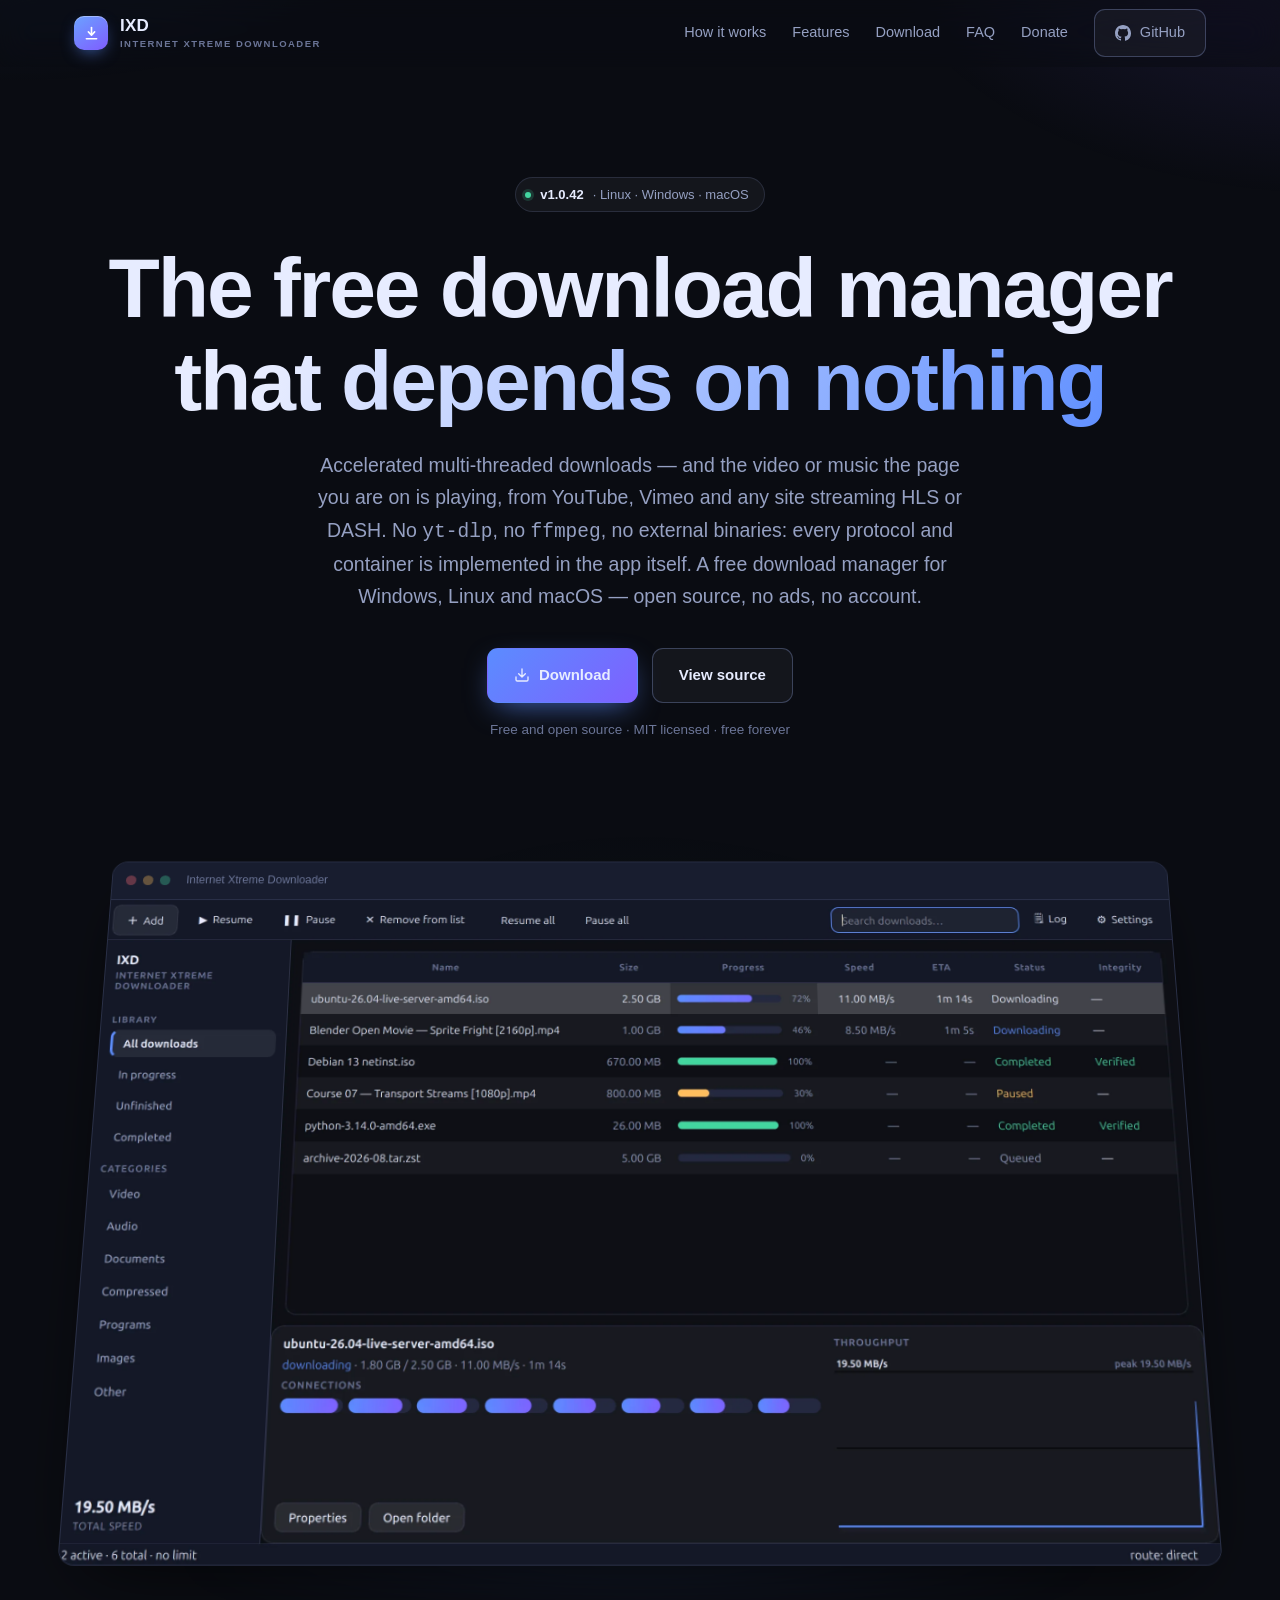
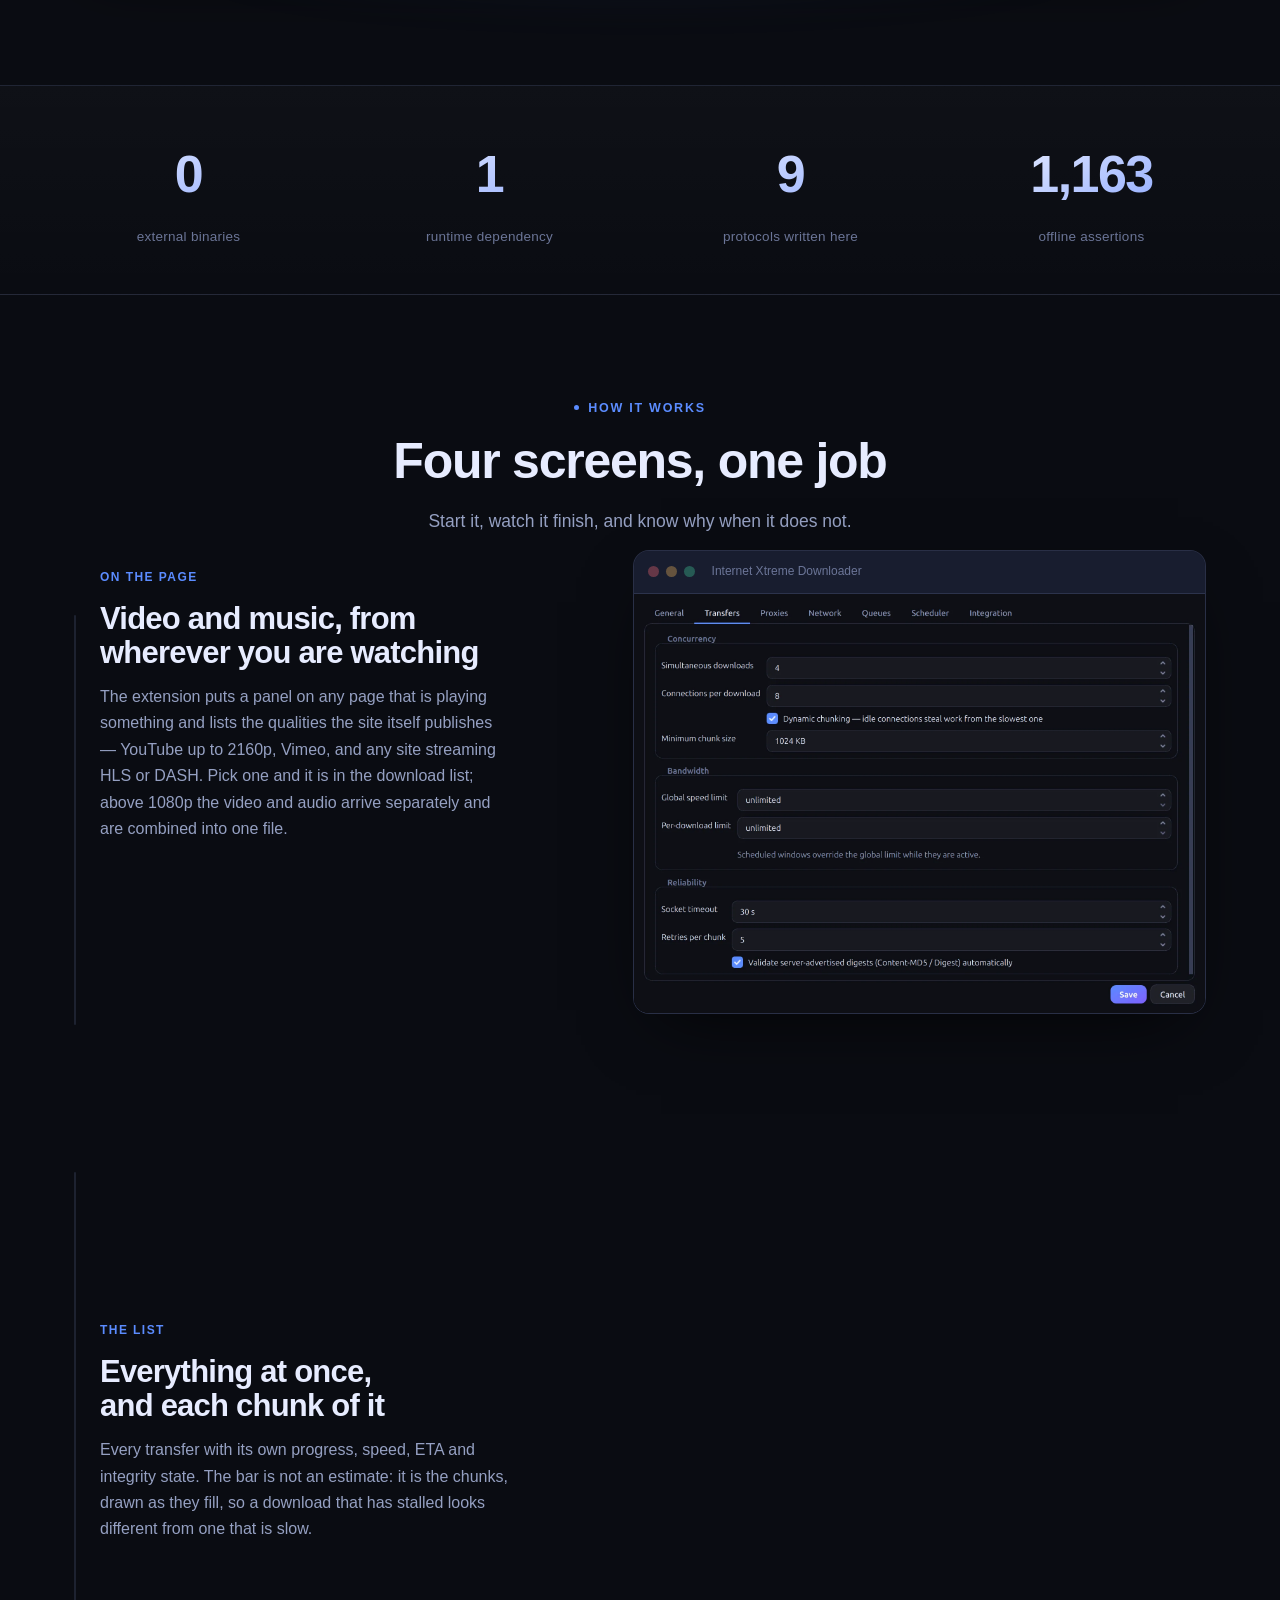
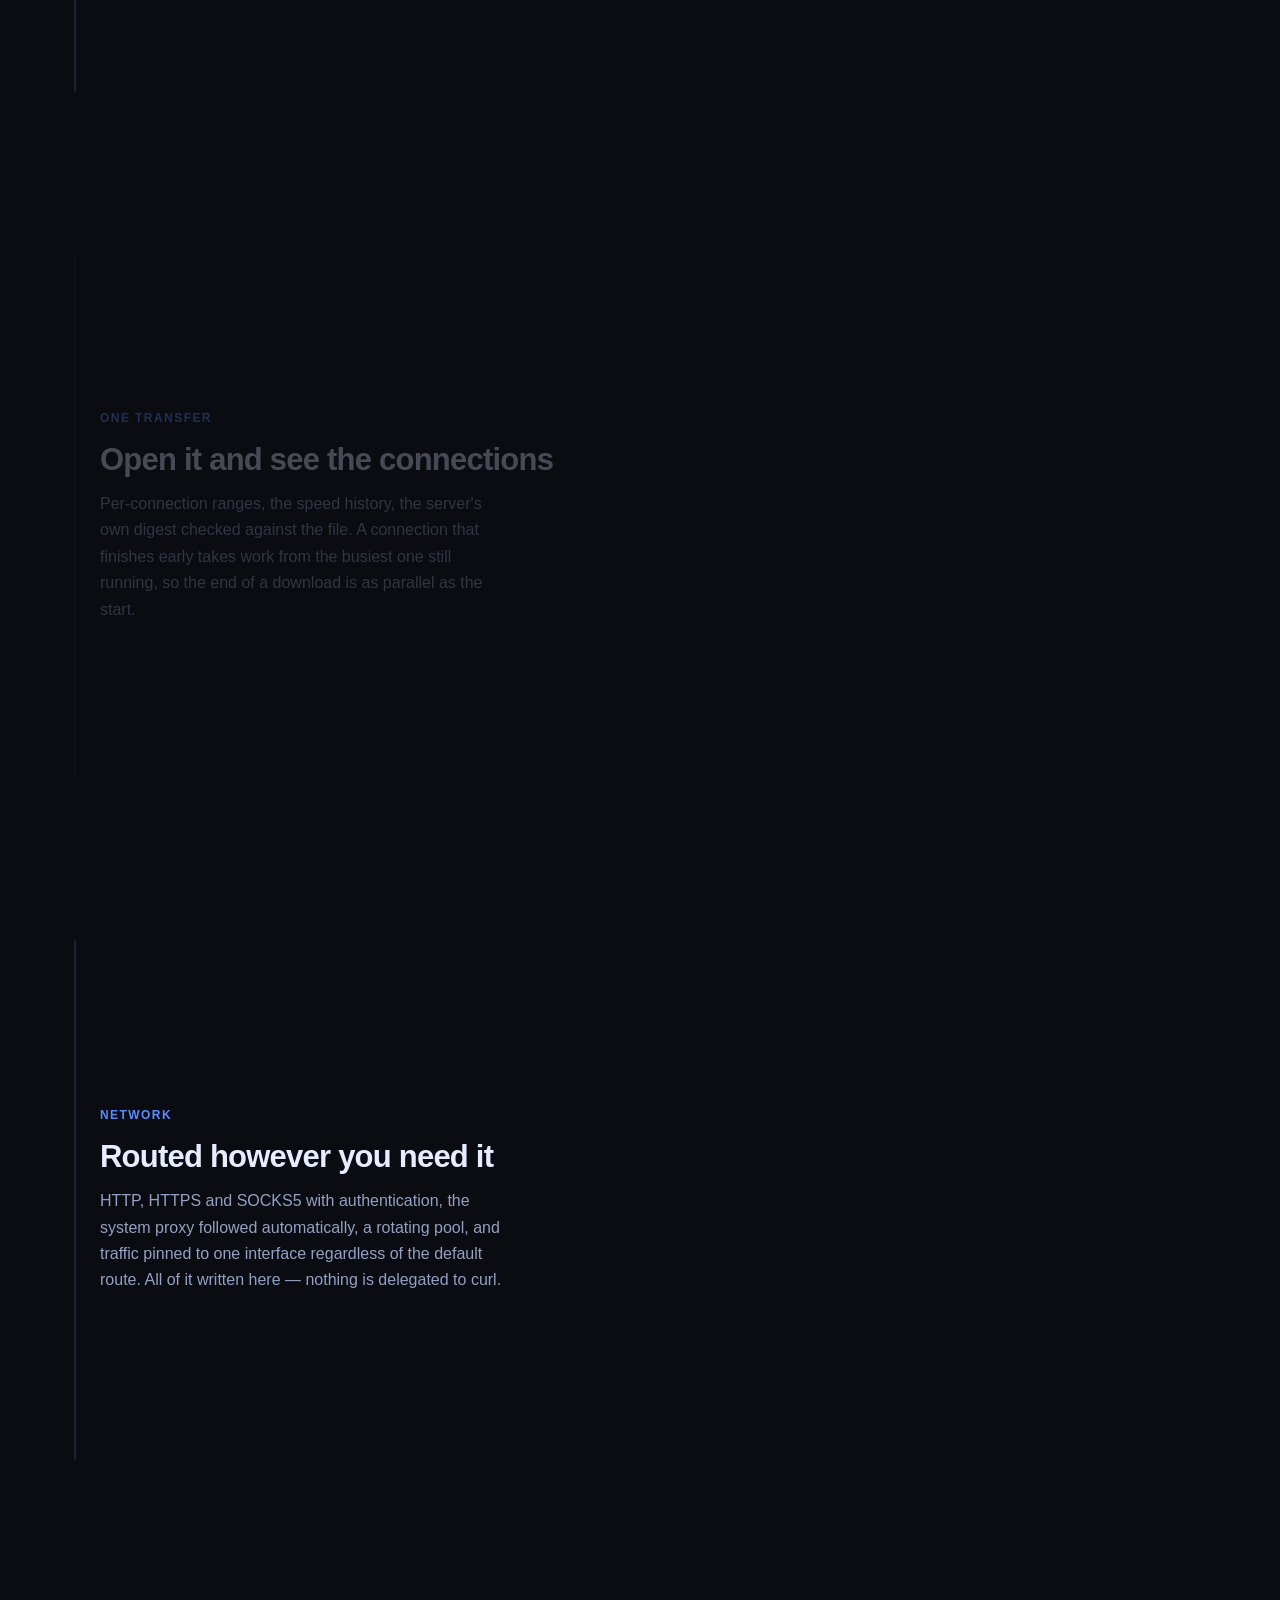
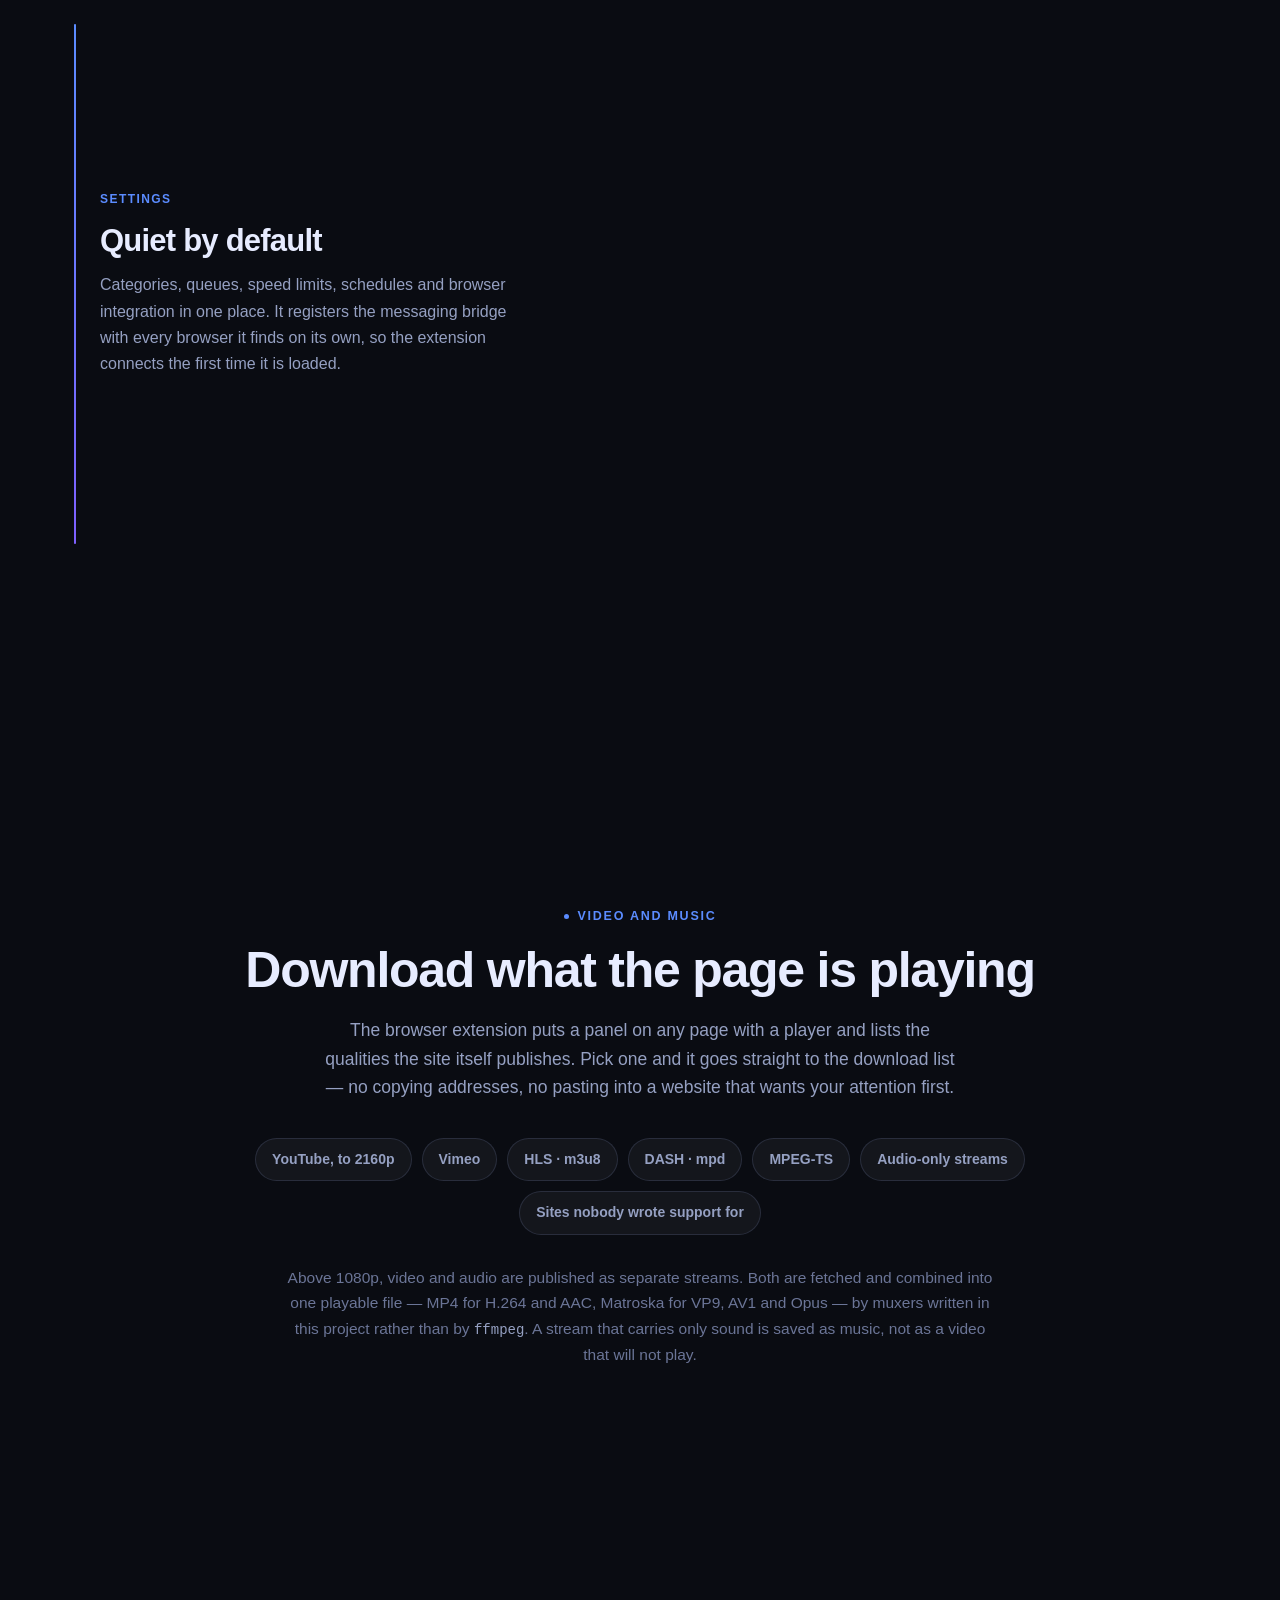
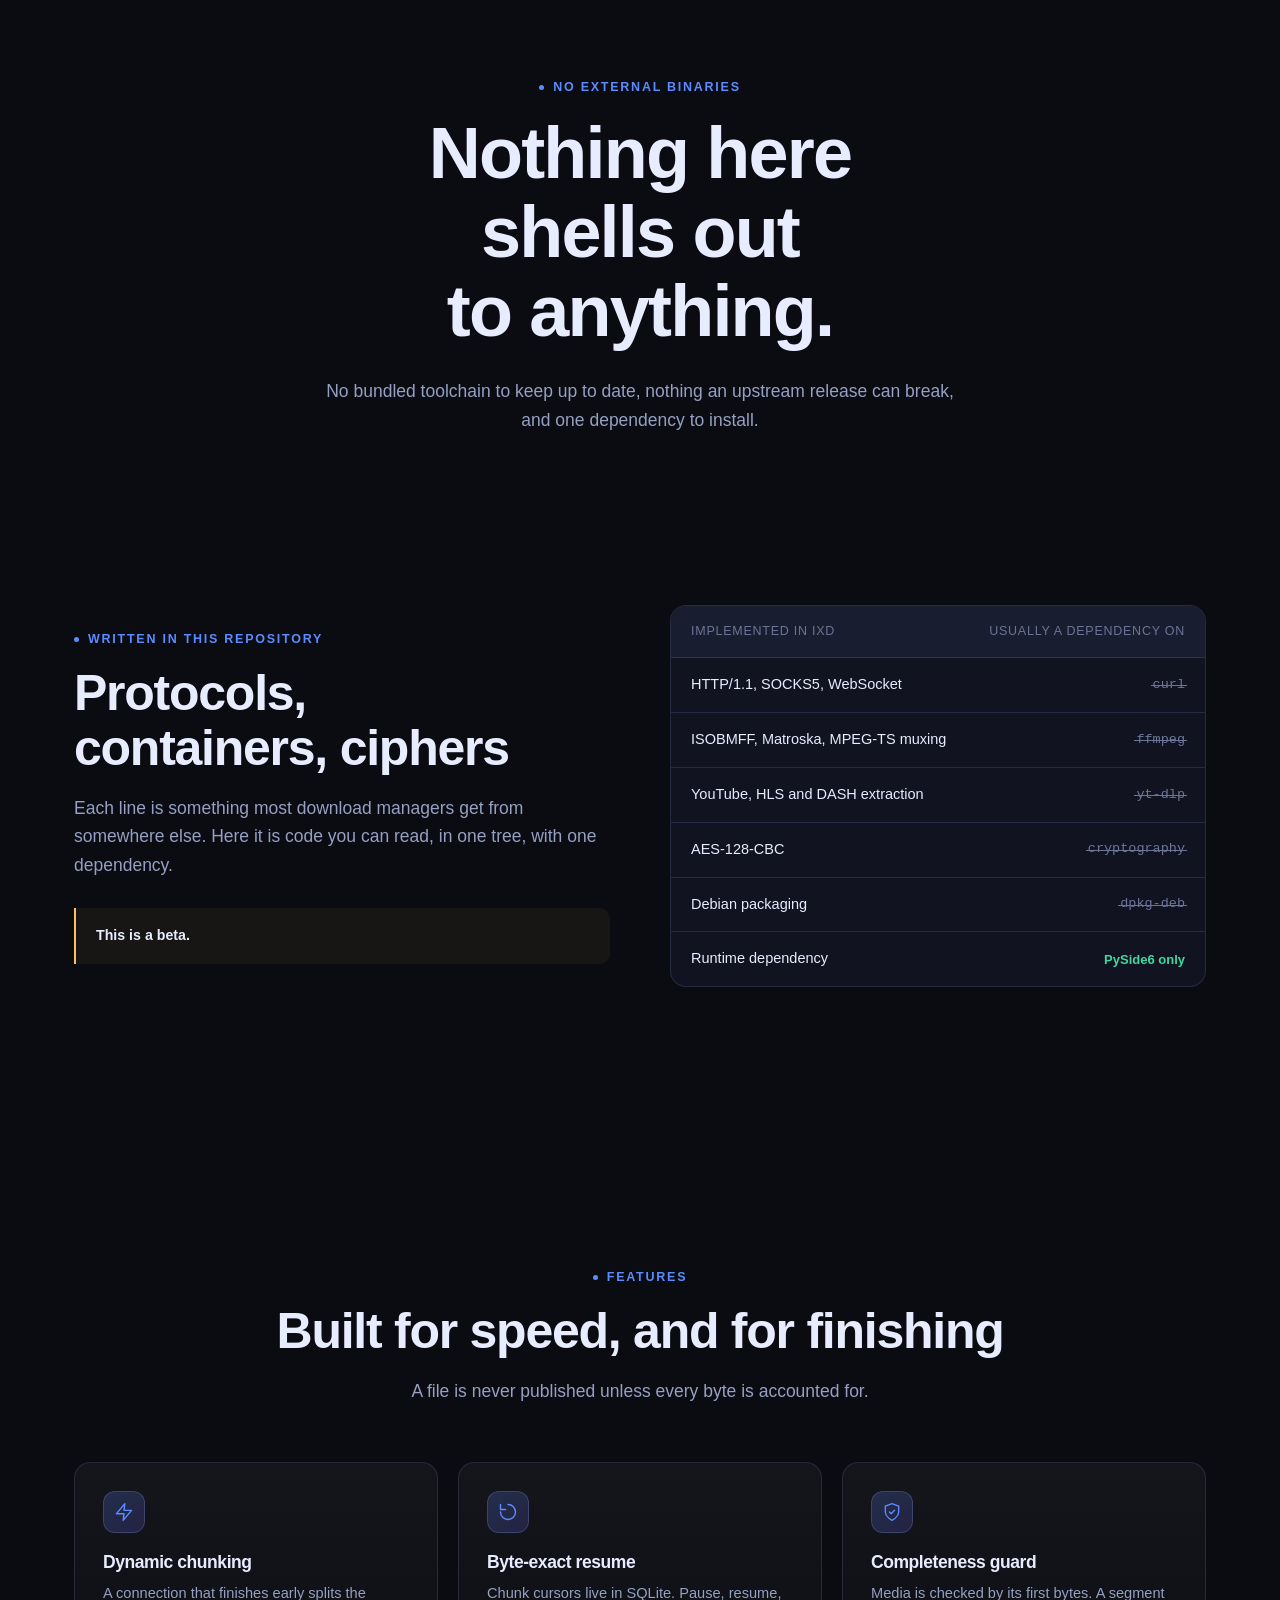
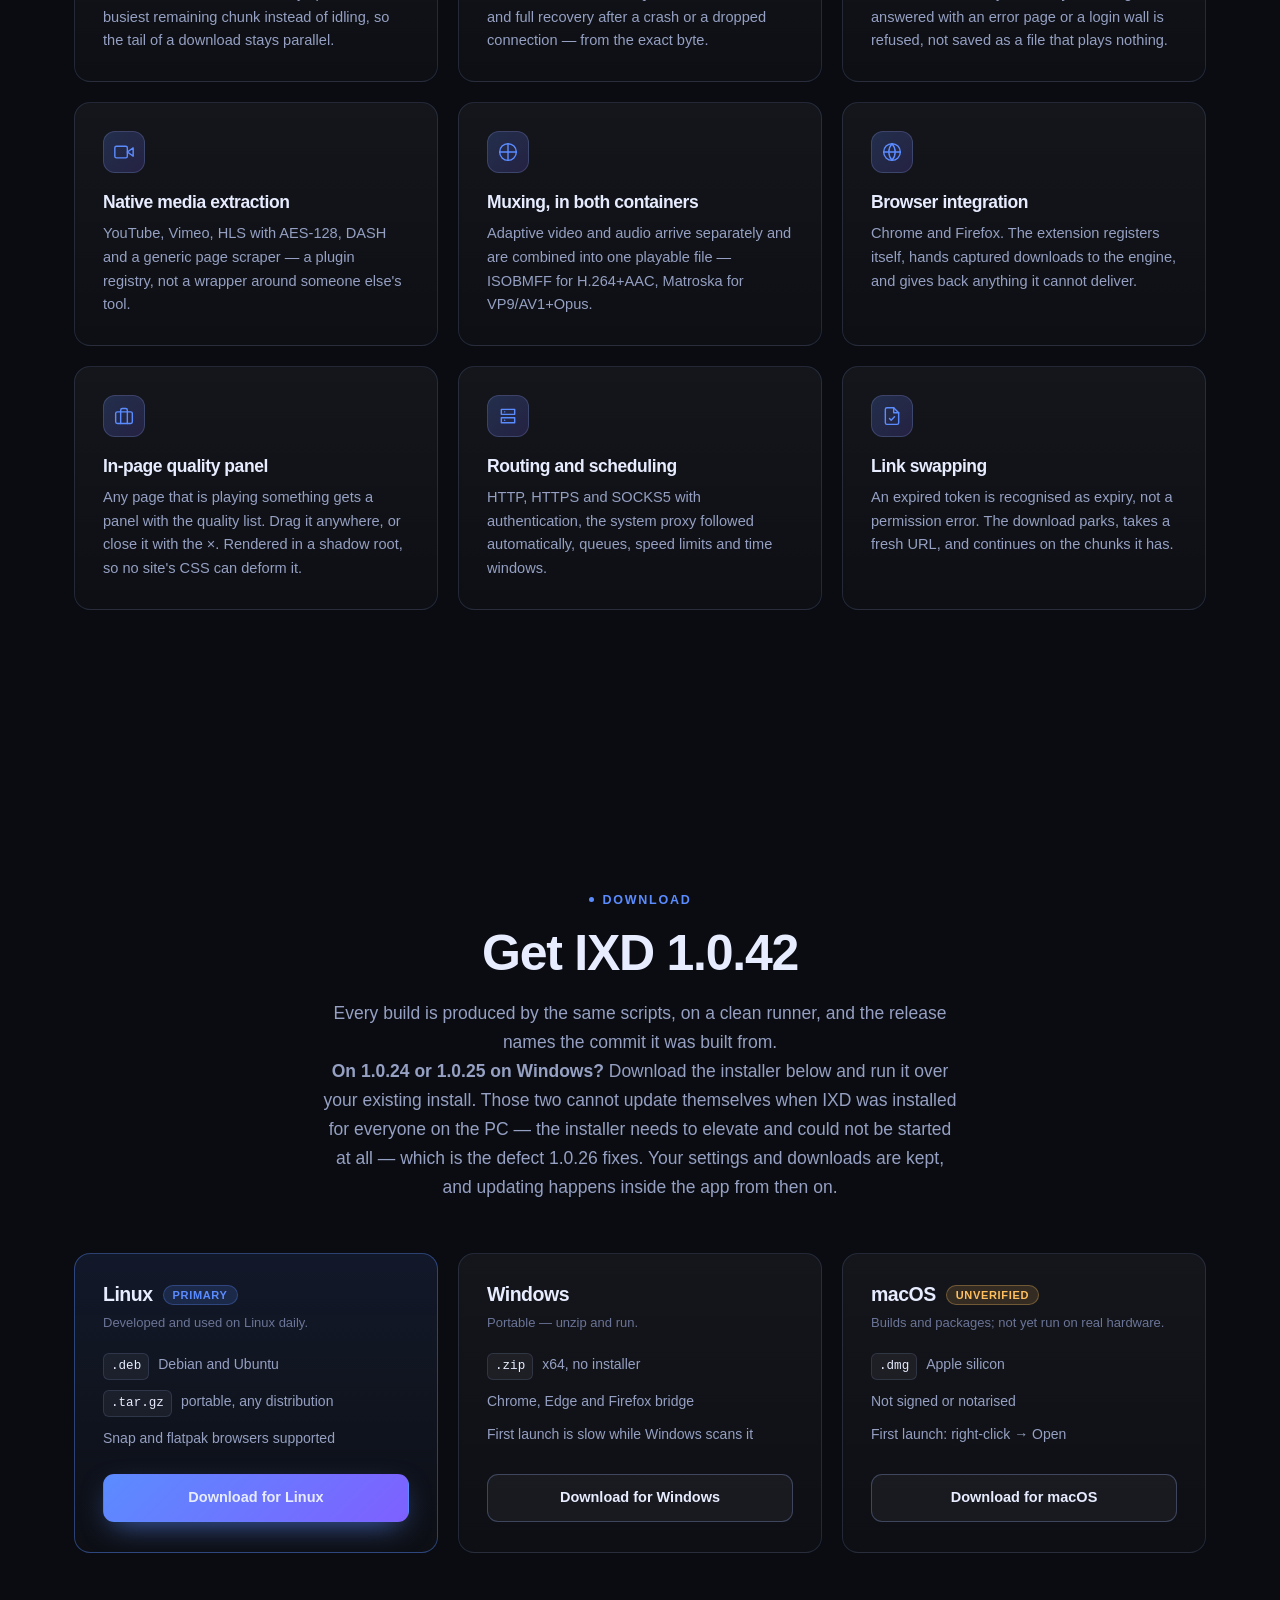
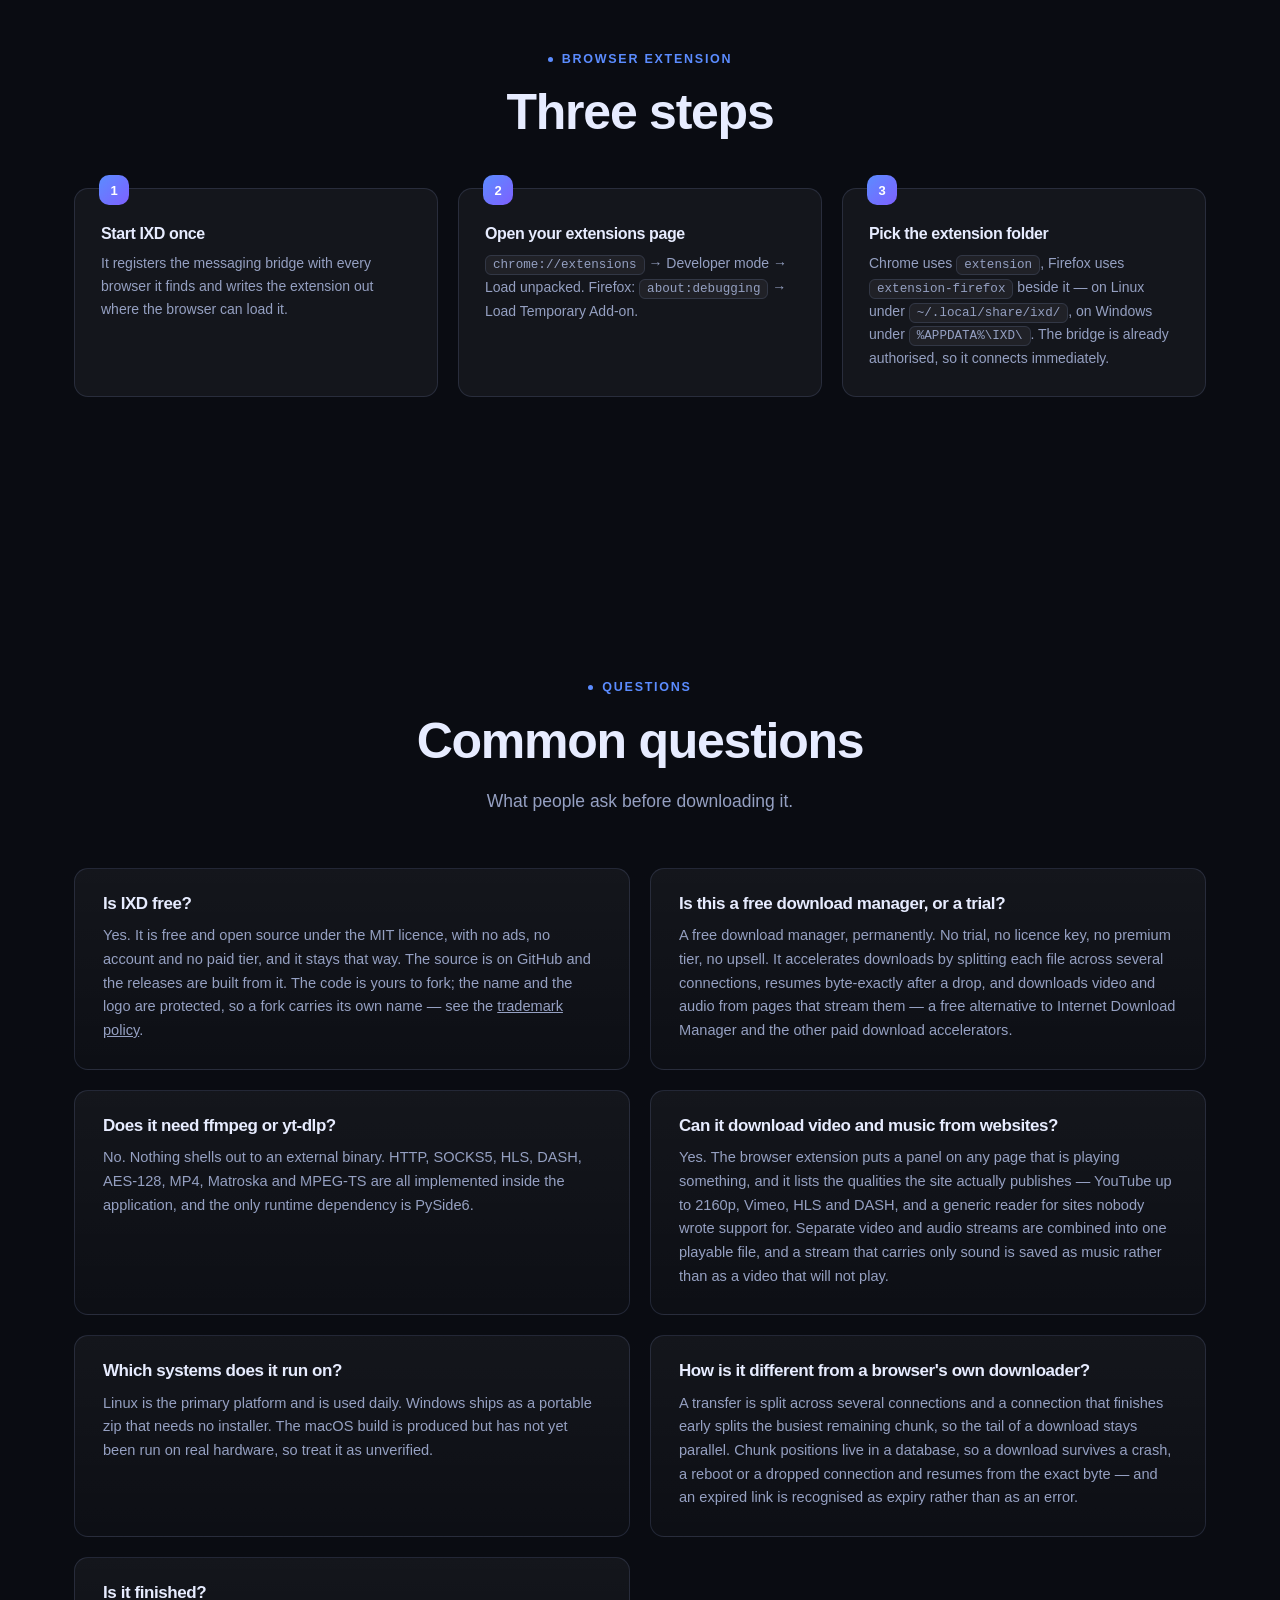
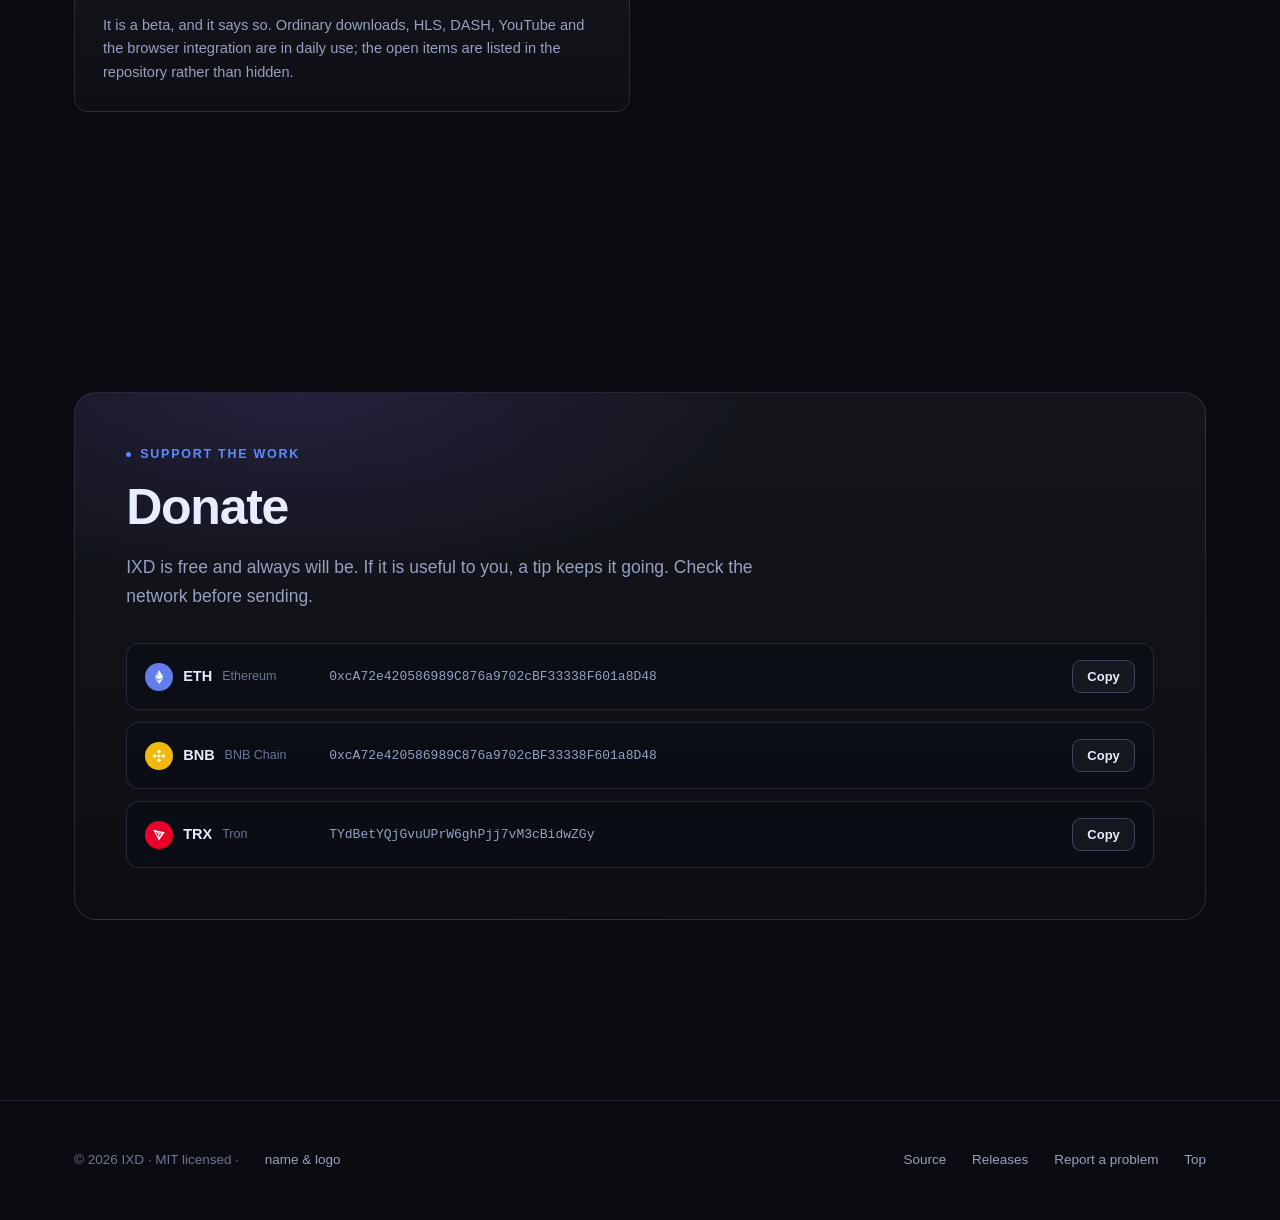
==== docs/index.html @ c4ac4e95 "Release 1.0.42 — the Log said the premise was wrong Thirteen extractions, 93.2 s, mean 7.2 s. The Tw" ====
<!doctype html>
<html lang="en">
<head>
<meta charset="utf-8">
<meta name="viewport" content="width=device-width, initial-scale=1">

<title>Internet Xtreme Downloader — free download manager for Windows, Linux, macOS</title>
<meta name="description" content="IXD is a free, open-source download manager: multi-threaded accelerated downloads, byte-exact resume, and video downloading from YouTube, HLS and DASH — with no yt-dlp, no ffmpeg and no external binaries.">
<link rel="canonical" href="https://arminmacx.github.io/IXD/">
<meta name="google-site-verification" content="10OOaHnpKJ4Z0nqPF7Cst3DYaQGyVqNV3wsin5ofk28">
<meta name="robots" content="index, follow, max-image-preview:large, max-snippet:-1">
<meta name="author" content="Armin">
<meta name="theme-color" content="#0d0f16">
<meta name="color-scheme" content="dark">

<link rel="icon" href="favicon.ico" sizes="any">
<link rel="apple-touch-icon" href="icon.png">
<!-- The hero shot is the largest paint on the page, and how fast it lands is
     something search engines measure. WebP where it is understood, PNG where
     it is not; a browser without WebP ignores the preload on its type. -->
<link rel="preload" as="image" href="screenshot-main.webp" type="image/webp" fetchpriority="high">

<meta property="og:site_name" content="Internet Xtreme Downloader">
<meta property="og:title" content="Internet Xtreme Downloader — the download manager that depends on nothing">
<meta property="og:description" content="Multi-threaded transfers, byte-exact resume and native video extraction from YouTube, HLS and DASH. No yt-dlp, no ffmpeg, no external binaries.">
<meta property="og:type" content="website">
<meta property="og:url" content="https://arminmacx.github.io/IXD/">
<meta property="og:locale" content="en_US">
<meta property="og:image" content="https://arminmacx.github.io/IXD/screenshot-main.png">
<meta property="og:image:width" content="2480">
<meta property="og:image:height" content="1520">
<meta property="og:image:alt" content="The IXD main window: category sidebar, download list with per-chunk progress, and a live speed graph.">
<meta name="twitter:card" content="summary_large_image">
<meta name="twitter:title" content="Internet Xtreme Downloader — the download manager that depends on nothing">
<meta name="twitter:description" content="Multi-threaded transfers, byte-exact resume and native video extraction. No yt-dlp, no ffmpeg, no external binaries.">
<meta name="twitter:image" content="https://arminmacx.github.io/IXD/screenshot-main.png">

<script type="application/ld+json">
{
  "@context": "https://schema.org",
  "@graph": [
    {
      "@type": "SoftwareApplication",
      "@id": "https://arminmacx.github.io/IXD/#app",
      "name": "Internet Xtreme Downloader",
      "alternateName": "IXD",
      "applicationCategory": "UtilitiesApplication",
      "applicationSubCategory": "Download manager",
      "operatingSystem": "Linux, Windows 10/11, macOS",
      "softwareVersion": "1.0.42",
      "url": "https://arminmacx.github.io/IXD/",
      "downloadUrl": "https://github.com/arminmacx/IXD/releases/latest",
      "installUrl": "https://github.com/arminmacx/IXD/releases/latest",
      "softwareHelp": "https://github.com/arminmacx/IXD",
      "license": "https://opensource.org/licenses/MIT",
      "isAccessibleForFree": true,
      "screenshot": "https://arminmacx.github.io/IXD/screenshot-main.png",
      "description": "A free, open-source download manager with multi-threaded transfers, byte-exact resume, browser integration and native media extraction from YouTube, HLS and DASH. Every protocol and container is implemented in the application itself: no yt-dlp, no ffmpeg and no external binaries.",
      "featureList": [
        "Multi-threaded downloads with dynamic chunking",
        "Byte-exact pause, resume and crash recovery",
        "Video downloading from YouTube, Vimeo, HLS and DASH",
        "Muxing to MP4 and Matroska without ffmpeg",
        "Chrome and Firefox browser integration",
        "HTTP, HTTPS and SOCKS5 proxies, queues and speed limits"
      ],
      "offers": {
        "@type": "Offer",
        "price": "0",
        "priceCurrency": "USD"
      },
      "author": {
        "@type": "Person",
        "name": "Armin",
        "url": "https://github.com/arminmacx"
      }
    },
    {
      "@type": "FAQPage",
      "@id": "https://arminmacx.github.io/IXD/#faq",
      "mainEntity": [
        {
          "@type": "Question",
          "name": "Is IXD free?",
          "acceptedAnswer": {
            "@type": "Answer",
            "text": "Yes. It is free and open source under the MIT licence, with no ads, no account and no paid tier, and it stays that way. The source is on GitHub and the releases are built from it. The code is yours to fork; the name and the logo are protected, so a fork carries its own name."
          }
        },
        {
          "@type": "Question",
          "name": "Is this a free download manager, or a trial?",
          "acceptedAnswer": {
            "@type": "Answer",
            "text": "A free download manager, permanently. There is no trial, no licence key, no premium tier and no upsell. It accelerates downloads by splitting each file across several connections, resumes them byte-exactly after a drop, and downloads video and audio from pages that stream them. It is a free alternative to Internet Download Manager and to the other paid download accelerators."
          }
        },
        {
          "@type": "Question",
          "name": "Does it need ffmpeg or yt-dlp?",
          "acceptedAnswer": {
            "@type": "Answer",
            "text": "No. Nothing shells out to an external binary. HTTP, SOCKS5, HLS, DASH, AES-128, MP4, Matroska and MPEG-TS are all implemented inside the application, and the only runtime dependency is PySide6."
          }
        },
        {
          "@type": "Question",
          "name": "Can it download video and music from websites?",
          "acceptedAnswer": {
            "@type": "Answer",
            "text": "Yes. The browser extension puts a panel on any page that is playing something, and it lists the qualities the site actually publishes — YouTube up to 2160p, Vimeo, HLS and DASH, and a generic reader for sites nobody wrote support for. Separate video and audio streams are combined into one playable file, and a stream that carries only sound is saved as music rather than as a video that will not play."
          }
        },
        {
          "@type": "Question",
          "name": "Which systems does it run on?",
          "acceptedAnswer": {
            "@type": "Answer",
            "text": "Linux is the primary platform and is used daily. Windows ships as a portable zip that needs no installer. The macOS build is produced but has not yet been run on real hardware, so treat it as unverified."
          }
        },
        {
          "@type": "Question",
          "name": "How is it different from a browser's own downloader?",
          "acceptedAnswer": {
            "@type": "Answer",
            "text": "A transfer is split across several connections and a connection that finishes early splits the busiest remaining chunk, so the tail of a download stays parallel. Chunk positions live in a database, so a download survives a crash, a reboot or a dropped connection and resumes from the exact byte — and an expired link is recognised as expiry rather than as an error."
          }
        },
        {
          "@type": "Question",
          "name": "Is it finished?",
          "acceptedAnswer": {
            "@type": "Answer",
            "text": "It is a beta, and it says so. Ordinary downloads, HLS, DASH, YouTube and the browser integration are in daily use; the open items are listed in the repository rather than hidden."
          }
        }
      ]
    },
    {
      "@type": "WebSite",
      "@id": "https://arminmacx.github.io/IXD/#site",
      "url": "https://arminmacx.github.io/IXD/",
      "name": "Internet Xtreme Downloader",
      "inLanguage": "en",
      "about": { "@id": "https://arminmacx.github.io/IXD/#app" }
    }
  ]
}
</script>

<style>
/* =====================================================================
   Internet Xtreme Downloader — one page, no external request of any kind.
   Palette taken from the application's own theme (ui/theme.py).

   The motion here is *scroll-driven*: one requestAnimationFrame loop writes
   a 0→1 progress number onto the elements that want one, and CSS does the
   rest through calc(). Nothing animates a property that costs layout, and
   the whole lot switches off under prefers-reduced-motion.
   ===================================================================== */
:root{
  --bg:#0a0c12; --bg-2:#0d0f16; --surface:#141827; --surface-2:#181d2f;
  --glass:rgba(255,255,255,.045); --glass-2:rgba(255,255,255,.08);
  --line:rgba(150,170,230,.16); --line-2:rgba(150,170,230,.30);
  --text:#e7ecff; --dim:#95a0c2; --faint:#6b7597;
  --accent:#5b8cff; --accent-2:#7e60ff; --good:#43d6a0; --warn:#ffbf5e;
  --radius:16px; --maxw:1180px;
  --shadow:0 24px 70px -28px rgba(0,0,0,.85);
  --ease:cubic-bezier(.22,.68,0,1);
}
*{box-sizing:border-box}
html{scroll-behavior:smooth;-webkit-text-size-adjust:100%}
body{
  margin:0; background:var(--bg); color:var(--text);
  font:400 16px/1.65 -apple-system,BlinkMacSystemFont,"Segoe UI",Inter,Roboto,"Helvetica Neue",Arial,sans-serif;
  -webkit-font-smoothing:antialiased; overflow-x:hidden;
}
/* The lights behind everything, drifting slowly enough to read as depth. */
body::before{
  content:""; position:fixed; inset:-15%; pointer-events:none; z-index:0;
  background:
    radial-gradient(900px 520px at 12% -8%, rgba(91,140,255,.20), transparent 60%),
    radial-gradient(760px 460px at 92% 4%, rgba(126,96,255,.16), transparent 62%),
    radial-gradient(700px 500px at 50% 108%, rgba(67,214,160,.07), transparent 60%);
  animation:drift 34s ease-in-out infinite alternate;
  will-change:transform;
}
@keyframes drift{
  0%{transform:translate3d(0,0,0) scale(1)}
  50%{transform:translate3d(-1.6%,1.2%,0) scale(1.05)}
  100%{transform:translate3d(1.8%,-1%,0) scale(1.02)}
}
.wrap{max-width:var(--maxw);margin:0 auto;padding:0 24px;position:relative;z-index:1}
a{color:inherit}
h1,h2,h3{line-height:1.1;margin:0;letter-spacing:-.025em;text-wrap:balance}
p{margin:0}
code,.mono{font-family:ui-monospace,SFMono-Regular,Menlo,Consolas,"Liberation Mono",monospace}
:focus-visible{outline:2px solid var(--accent);outline-offset:3px;border-radius:6px}

/* ---------- nav ---------- */
header{
  position:sticky; top:0; z-index:50;
  background:rgba(10,12,18,.6); backdrop-filter:blur(16px) saturate(150%);
  -webkit-backdrop-filter:blur(16px) saturate(150%);
  border-bottom:1px solid transparent; transition:border-color .3s, background .3s;
}
header.stuck{border-bottom-color:var(--line); background:rgba(10,12,18,.86)}
.progress{
  position:absolute; left:0; right:0; bottom:-1px; height:2px; transform-origin:0 50%;
  transform:scaleX(var(--read,0));
  background:linear-gradient(90deg,var(--accent),var(--accent-2));
  opacity:0; transition:opacity .3s;
}
header.stuck .progress{opacity:1}
.nav{display:flex;align-items:center;gap:28px;height:66px}
/* The lockup. The mark is drawn rather than loaded: at this size a raster
   icon is soft on an ordinary screen and heavy on a dense one, and drawing it
   lets it carry the same gradient as everything else on the page.
   The wordmark and the name are set on one leading, with the name in small
   caps — two lines of ordinary text at two sizes read as a paragraph that has
   gone wrong, which is what made this corner look untidy. */
.brand{display:inline-flex;align-items:center;gap:12px;text-decoration:none}
.mark{
  width:34px;height:34px;border-radius:10px;flex:none;display:grid;place-items:center;
  background:linear-gradient(145deg,#6d9bff 10%,var(--accent-2) 95%);
  box-shadow:0 6px 18px -7px rgba(91,140,255,.9), inset 0 1px 0 rgba(255,255,255,.35);
  transition:transform .45s var(--ease), box-shadow .45s;
}
.brand:hover .mark{transform:translateY(-1px);box-shadow:0 11px 24px -7px rgba(91,140,255,1)}
.mark svg{width:17px;height:17px;display:block;color:#fff}
.word{display:flex;flex-direction:column;gap:5px;line-height:1}
.word b{font-size:17px;font-weight:700;letter-spacing:.01em}
.word small{
  font-size:9.5px;font-weight:600;letter-spacing:.155em;text-transform:uppercase;
  color:var(--faint);transition:color .25s;
}
.brand:hover .word small{color:var(--dim)}
@media(max-width:420px){.word small{display:none}}
.nav-links{display:flex;gap:26px;margin-left:auto;align-items:center}
.nav-links a{color:var(--dim);text-decoration:none;font-size:14.5px;font-weight:500;transition:color .18s;position:relative}
.nav-links a:not(.btn)::after{
  content:"";position:absolute;left:0;right:0;bottom:-6px;height:1px;background:var(--accent);
  transform:scaleX(0);transform-origin:0 50%;transition:transform .24s var(--ease);
}
.nav-links a:not(.btn):hover::after{transform:scaleX(1)}
.nav-links a:hover{color:var(--text)}
.btn{
  display:inline-flex;align-items:center;gap:9px;justify-content:center;
  padding:11px 20px;border-radius:11px;font-size:14.5px;font-weight:600;
  text-decoration:none;border:1px solid var(--line-2);color:var(--text);
  background:var(--glass); transition:transform .2s var(--ease), background .2s, border-color .2s, box-shadow .25s;
  white-space:nowrap;position:relative;overflow:hidden;
}
.btn::after{
  content:"";position:absolute;top:0;bottom:0;left:-60%;width:45%;
  background:linear-gradient(100deg,transparent,rgba(255,255,255,.16),transparent);
  transform:skewX(-18deg);transition:left .6s var(--ease);pointer-events:none;
}
.btn:hover::after{left:130%}
.btn:hover{transform:translateY(-2px);background:var(--glass-2);border-color:rgba(150,170,230,.45)}
.btn:active{transform:translateY(0)}
.btn-primary{
  border-color:transparent;
  background:linear-gradient(135deg,var(--accent),var(--accent-2));
  box-shadow:0 10px 30px -10px rgba(91,140,255,.75);
}
.btn-primary:hover{box-shadow:0 20px 44px -14px rgba(91,140,255,.95);background:linear-gradient(135deg,#6b98ff,#8b71ff)}
.btn svg{width:16px;height:16px;flex:none}
@media(max-width:860px){.nav-links a:not(.btn){display:none}}

/* ---------- hero ---------- */
.hero{padding:110px 0 30px;text-align:center;position:relative}
.pill{
  display:inline-flex;align-items:center;gap:9px;padding:6px 15px 6px 9px;
  border:1px solid var(--line);border-radius:999px;background:var(--glass);
  font-size:13px;color:var(--dim);margin-bottom:30px;
  text-decoration:none;transition:border-color .2s, background .2s, transform .2s var(--ease);
}
.pill:hover{border-color:var(--line-2);background:var(--glass-2);transform:translateY(-1px)}
.pill b{color:var(--text);font-weight:600}
.dot{
  width:6px;height:6px;border-radius:50%;background:var(--good);
  box-shadow:0 0 0 3px rgba(67,214,160,.18);animation:beat 2.6s ease-in-out infinite;
}
@keyframes beat{
  0%,100%{box-shadow:0 0 0 3px rgba(67,214,160,.18)}
  50%{box-shadow:0 0 0 8px rgba(67,214,160,0)}
}
h1{font-size:clamp(40px,7.4vw,84px);font-weight:700;margin-bottom:22px}
/* Each line is wiped upward into place. A mask rather than a fade: text that
   arrives from behind an edge reads as deliberate, where a fade reads as a
   page that has not finished loading. */
.line{display:block;overflow:hidden;padding-bottom:.06em;margin-bottom:-.06em}
.line > span{
  display:block;transform:translateY(105%);
  animation:wipe 1.05s var(--ease) forwards;
}
.line.l1 > span{animation-delay:.06s}
.line.l2 > span{animation-delay:.17s}
@keyframes wipe{to{transform:none}}
.grad{
  background:linear-gradient(112deg,#e7ecff 8%,var(--accent) 42%,var(--accent-2) 68%,#e7ecff 96%);
  background-size:230% 100%;
  -webkit-background-clip:text;background-clip:text;color:transparent;
  animation:sweep 11s ease-in-out infinite;
}
@keyframes sweep{0%,100%{background-position:0% 50%}50%{background-position:100% 50%}}
.lede{max-width:660px;margin:0 auto;color:var(--dim);font-size:clamp(16px,2.1vw,19.5px)}
.cta{display:flex;gap:14px;justify-content:center;flex-wrap:wrap;margin-top:36px}
.cta .btn{padding:14px 26px;font-size:15px}
.cta .btn-primary svg{transition:transform .35s var(--ease)}
.cta .btn-primary:hover svg{transform:translateY(3px)}
.under{margin-top:16px;color:var(--faint);font-size:13.5px}
.rise{opacity:0;animation:rise .9s var(--ease) forwards}
.rise.d1{animation-delay:.02s}.rise.d2{animation-delay:.34s}
.rise.d3{animation-delay:.44s}.rise.d4{animation-delay:.54s}
@keyframes rise{from{opacity:0;transform:translateY(18px)}to{opacity:1;transform:none}}

/* The application, tilted back and coming upright as the page is scrolled.
   --p is written by the scroll loop; with no script it stays 1 and the frame
   simply sits flat, which is the correct resting state. */
.stage{margin:64px auto 0;max-width:1120px;perspective:1600px;position:relative}
.stage::after{
  content:"";position:absolute;left:6%;right:6%;bottom:-40px;height:90px;
  background:radial-gradient(closest-side,rgba(91,140,255,.34),transparent);
  filter:blur(26px);opacity:calc(.35 + var(--p,1) * .65);
}
.stage .frame{
  transform-origin:50% 8%;
  transform:
    rotateX(calc((1 - var(--p,1)) * 13deg))
    scale(calc(.945 + var(--p,1) * .055))
    translateY(calc((1 - var(--p,1)) * 22px));
  will-change:transform;
}
.frame{
  border:1px solid var(--line);border-radius:var(--radius);overflow:hidden;
  background:var(--surface);box-shadow:var(--shadow);position:relative;z-index:1;
}
.bar{display:flex;align-items:center;gap:7px;padding:11px 14px;background:var(--surface-2);border-bottom:1px solid var(--line)}
.bar i{width:11px;height:11px;border-radius:50%;background:#2b3350;display:block}
.bar i:first-child{background:#ff6c7a55}.bar i:nth-child(2){background:#ffbf5e55}.bar i:nth-child(3){background:#43d6a055}
.bar em{margin-left:10px;font-style:normal;color:var(--faint);font-size:12px}
.frame img{display:block;width:100%;height:auto}

/* ---------- the number band ---------- */
.band{
  margin-top:120px;border-top:1px solid var(--line);border-bottom:1px solid var(--line);
  background:linear-gradient(180deg,rgba(255,255,255,.02),transparent);
}
.figures{display:grid;grid-template-columns:repeat(4,1fr);gap:24px;padding:46px 0}
@media(max-width:820px){.figures{grid-template-columns:repeat(2,1fr);gap:34px;padding:38px 0}}
.figure{text-align:center}
.figure b{
  display:block;font-size:clamp(32px,4.6vw,52px);font-weight:700;letter-spacing:-.03em;
  font-variant-numeric:tabular-nums;
  background:linear-gradient(150deg,#fff,#9fb6ff 70%);
  -webkit-background-clip:text;background-clip:text;color:transparent;
}
.figure span{display:block;margin-top:8px;color:var(--faint);font-size:13.5px;letter-spacing:.02em}

/* ---------- sections ---------- */
section{padding:clamp(80px,11vw,140px) 0;position:relative;z-index:1}
.eyebrow{
  color:var(--accent);font-size:12.5px;font-weight:650;letter-spacing:.14em;
  text-transform:uppercase;margin-bottom:16px;display:flex;align-items:center;gap:9px;
}
.center .eyebrow{justify-content:center}
.eyebrow::before{content:"";width:5px;height:5px;border-radius:50%;background:var(--accent);flex:none}
h2{font-size:clamp(30px,4.6vw,50px);font-weight:700;margin-bottom:18px}
.sub{color:var(--dim);max-width:640px;font-size:clamp(15.5px,1.9vw,17.5px)}
.center{text-align:center}.center .sub{margin:0 auto}

/* ---------- the statement ---------- */
.statement{text-align:center;padding:clamp(90px,14vw,170px) 0}
.statement h2{
  font-size:clamp(34px,6.4vw,72px);max-width:15ch;margin:0 auto 26px;
  /* Scrubbed: the line settles as it comes up the screen. */
  transform:scale(calc(.94 + var(--p,1) * .06));
  opacity:calc(.45 + var(--p,1) * .55);
}
.statement .sub{margin:0 auto}

/* ---------- pinned walkthrough ---------- */
.story{padding-top:clamp(60px,8vw,110px)}
.story-grid{display:grid;grid-template-columns:minmax(0,1fr) minmax(0,1.15fr);gap:60px;align-items:start}
@media(max-width:940px){.story-grid{grid-template-columns:1fr;gap:0}}
.story-media{position:sticky;top:104px;order:2;z-index:2}
/* In one column the captions scroll *under* the pinned frame, so the frame
   has to own its band of the screen: a z-index of its own and a ground
   colour behind it, fading out below. Without both, the caption on its way
   past is drawn straight over the screenshot. */
@media(max-width:940px){
  .story-media{
    order:0;top:70px;margin-bottom:20px;padding:10px 0 20px;
    background:linear-gradient(180deg,var(--bg) 0%,var(--bg) 82%,rgba(10,12,18,0) 100%);
  }
  /* And it may not take the whole screen: the caption it belongs to has to
     be readable at the same time. */
  .shots img{max-height:40vh;object-fit:contain;object-position:top center;background:var(--surface)}
}
.shots{position:relative}
.shots picture{display:contents}
.shots img{
  opacity:0;transform:scale(1.015);
  transition:opacity .7s var(--ease), transform .7s var(--ease);
}
.shots img:not(.on){position:absolute;top:0;left:0;right:0;bottom:auto;pointer-events:none}
.shots img.on{opacity:1;transform:none;position:relative}
.story-copy{order:1;display:grid}
.step{
  min-height:76vh;display:flex;flex-direction:column;justify-content:center;
  padding-left:26px;position:relative;
  opacity:.28;transition:opacity .5s var(--ease);
}
@media(max-width:940px){.step{min-height:52vh;padding-left:22px}}
.step.live{opacity:1}
/* The first caption sits high in its block, so the column is not empty while
   the section is being entered. */
.step:first-child{min-height:60vh;justify-content:flex-start;padding-top:2vh}
@media(max-width:940px){.step:first-child{min-height:auto;padding-top:0}}
/* The rail down the side, filling as each step is reached. */
.step::before{
  content:"";position:absolute;left:0;top:12%;bottom:12%;width:2px;border-radius:2px;
  background:rgba(150,170,230,.14);
}
.step::after{
  content:"";position:absolute;left:0;top:12%;width:2px;height:0;border-radius:2px;
  background:linear-gradient(180deg,var(--accent),var(--accent-2));
  transition:height .55s var(--ease);
}
.step.live::after{height:76%}
.step h3{font-size:clamp(22px,3vw,31px);font-weight:650;margin-bottom:14px}
.step p{color:var(--dim);font-size:16px;max-width:46ch}
.step .tag{
  display:inline-block;margin-bottom:14px;font-size:12px;font-weight:650;letter-spacing:.12em;
  text-transform:uppercase;color:var(--accent);
}

/* ---------- what it can take ---------- */
.formats{
  display:flex;flex-wrap:wrap;gap:10px;justify-content:center;
  margin:36px auto 30px;max-width:820px;
}
.formats span{
  padding:9px 16px;border-radius:999px;border:1px solid var(--line);
  background:var(--glass);color:var(--dim);font-size:14px;font-weight:550;
  transition:border-color .25s, color .25s, transform .25s var(--ease), background .25s;
}
.formats span:hover{
  border-color:rgba(91,140,255,.5);color:var(--text);
  background:var(--glass-2);transform:translateY(-2px);
}
.center-note{margin:0 auto;font-size:15.5px;max-width:720px;color:var(--faint)}
.center-note code{color:var(--dim);font-size:14px}

/* ---------- cards ---------- */
.grid{display:grid;grid-template-columns:repeat(3,1fr);gap:20px;margin-top:56px}
@media(max-width:940px){.grid{grid-template-columns:repeat(2,1fr)}}
@media(max-width:620px){.grid{grid-template-columns:1fr}}
.card{
  padding:28px;border:1px solid var(--line);border-radius:var(--radius);
  background:linear-gradient(180deg,var(--glass),rgba(255,255,255,.015));
  transition:border-color .25s, transform .3s var(--ease), box-shadow .3s;
  position:relative;overflow:hidden;
}
/* A light under the pointer, positioned from the pointer itself. The same
   treatment is on the platform and question cards, so the whole page answers
   the cursor the same way. */
.card::before,.plat::before,.qa::before{
  content:"";position:absolute;inset:0;pointer-events:none;opacity:0;transition:opacity .3s;
  background:radial-gradient(340px circle at var(--mx,50%) var(--my,0%), rgba(91,140,255,.15), transparent 62%);
}
.card:hover::before,.plat:hover::before,.qa:hover::before{opacity:1}
.card:hover{border-color:var(--line-2);transform:translateY(-4px);box-shadow:0 22px 46px -28px rgba(0,0,0,.95)}
.ico{
  width:42px;height:42px;border-radius:12px;display:grid;place-items:center;margin-bottom:20px;
  background:linear-gradient(135deg,rgba(91,140,255,.22),rgba(126,96,255,.18));
  border:1px solid rgba(150,170,230,.22);
  transition:transform .35s var(--ease), border-color .25s;
}
.card:hover .ico{transform:translateY(-2px) scale(1.07);border-color:rgba(91,140,255,.45)}
.ico svg{width:20px;height:20px;stroke:var(--accent);fill:none;stroke-width:1.7;stroke-linecap:round;stroke-linejoin:round}
.card > *,.plat > *,.qa > *{position:relative;z-index:1}
.card h3{font-size:17.5px;font-weight:650;margin-bottom:10px}
.card p{color:var(--dim);font-size:14.6px;line-height:1.62}

/* ---------- implemented here ---------- */
.split{display:grid;grid-template-columns:1fr 1fr;gap:60px;align-items:center}
@media(max-width:900px){.split{grid-template-columns:1fr;gap:40px}}
.tbl{border:1px solid var(--line);border-radius:var(--radius);overflow:hidden;background:rgba(20,24,39,.7)}
.tbl .row{
  display:grid;grid-template-columns:1fr auto;gap:16px;padding:15px 20px;
  border-bottom:1px solid var(--line);font-size:14.5px;align-items:center;
  transition:background .25s;
}
.tbl .row:last-child{border-bottom:0}
.tbl .row:not(.head):hover{background:rgba(91,140,255,.07)}
.tbl .row.head{background:var(--surface-2);color:var(--faint);font-size:12.5px;letter-spacing:.06em;text-transform:uppercase}
/* The dependency is struck through as the row arrives. */
.strike{color:var(--faint);font-family:ui-monospace,Menlo,monospace;font-size:13.5px;position:relative}
.strike::after{
  content:"";position:absolute;left:-2px;right:-2px;top:52%;height:1px;background:currentColor;
  transform:scaleX(0);transform-origin:0 50%;transition:transform .5s var(--ease);
}
.tbl.in .strike::after{transform:scaleX(1)}
.tbl.in .row:nth-child(2) .strike::after{transition-delay:.10s}
.tbl.in .row:nth-child(3) .strike::after{transition-delay:.18s}
.tbl.in .row:nth-child(4) .strike::after{transition-delay:.26s}
.tbl.in .row:nth-child(5) .strike::after{transition-delay:.34s}
.tbl.in .row:nth-child(6) .strike::after{transition-delay:.42s}
.ok{color:var(--good);font-weight:600;font-size:13px;display:inline-flex;align-items:center;gap:7px}
.beta{
  margin-top:28px;padding:16px 20px;border-left:2px solid var(--warn);
  background:rgba(255,191,94,.06);border-radius:0 10px 10px 0;color:var(--dim);font-size:14.2px;
}
.beta b{color:var(--text)}

/* ---------- download ---------- */
.plats{display:grid;grid-template-columns:repeat(3,1fr);gap:20px;margin-top:52px}
@media(max-width:860px){.plats{grid-template-columns:1fr}}
.plat{
  padding:30px 28px;border:1px solid var(--line);border-radius:var(--radius);
  background:linear-gradient(180deg,var(--glass),rgba(255,255,255,.015));display:flex;flex-direction:column;
  position:relative;overflow:hidden;
  transition:transform .3s var(--ease), border-color .25s, box-shadow .3s;
}
.plat:hover{transform:translateY(-4px);border-color:var(--line-2);box-shadow:0 22px 46px -28px rgba(0,0,0,.95)}
.plat.lead{border-color:rgba(91,140,255,.4);background:linear-gradient(180deg,rgba(91,140,255,.10),rgba(255,255,255,.015))}
.plat h3{font-size:19.5px;font-weight:650;margin-bottom:6px;display:flex;align-items:center;gap:10px}
.plat .tagline{color:var(--faint);font-size:13px;margin-bottom:20px}
.plat ul{list-style:none;padding:0;margin:0 0 24px;display:grid;gap:10px}
.plat li{color:var(--dim);font-size:14px;display:flex;gap:9px;align-items:baseline}
.plat li code{color:var(--text);font-size:12.6px;background:rgba(255,255,255,.05);padding:2px 7px;border-radius:6px;border:1px solid var(--line)}
.plat .btn{margin-top:auto;width:100%}
.badge{font-size:11px;font-weight:650;letter-spacing:.06em;text-transform:uppercase;padding:3px 9px;border-radius:999px;background:rgba(91,140,255,.16);color:var(--accent);border:1px solid rgba(91,140,255,.3)}
.badge.warnb{background:rgba(255,191,94,.14);color:var(--warn);border-color:rgba(255,191,94,.3)}

.steps{counter-reset:s;display:grid;grid-template-columns:repeat(3,1fr);gap:20px;margin-top:48px}
@media(max-width:860px){.steps{grid-template-columns:1fr}}
.setup{padding:26px;border:1px solid var(--line);border-radius:14px;background:var(--glass);position:relative;transition:border-color .25s, transform .3s var(--ease)}
.setup:hover{border-color:var(--line-2);transform:translateY(-3px)}
.setup::before{
  counter-increment:s;content:counter(s);
  position:absolute;top:-14px;left:24px;width:30px;height:30px;border-radius:10px;display:grid;place-items:center;
  background:linear-gradient(135deg,var(--accent),var(--accent-2));font-size:13px;font-weight:700;color:#fff;
  transition:transform .35s var(--ease);
}
.setup:hover::before{transform:scale(1.12) rotate(-6deg)}
.setup h3{font-size:16px;margin:10px 0 9px}
.setup p{color:var(--dim);font-size:14px}
.setup code{font-size:12.6px;background:rgba(255,255,255,.05);padding:2px 7px;border-radius:6px;border:1px solid var(--line)}

/* ---------- questions ---------- */
.faq{display:grid;grid-template-columns:1fr 1fr;gap:20px;margin-top:52px}
@media(max-width:820px){.faq{grid-template-columns:1fr}}
.qa{
  padding:26px 28px;border:1px solid var(--line);border-radius:14px;
  background:linear-gradient(180deg,var(--glass),rgba(255,255,255,.015));
  position:relative;overflow:hidden;
  transition:border-color .25s, transform .3s var(--ease);
}
.qa:hover{border-color:var(--line-2);transform:translateY(-3px)}
.qa h3{font-size:17px;font-weight:650;margin-bottom:11px}
.qa p{color:var(--dim);font-size:14.6px;line-height:1.62}

/* ---------- donate ---------- */
.donate{
  border:1px solid var(--line);border-radius:22px;padding:clamp(28px,4vw,52px);
  background:
    radial-gradient(700px 300px at 20% 0%, rgba(126,96,255,.15), transparent 65%),
    linear-gradient(180deg,var(--glass),rgba(255,255,255,.012));
}
.coins{display:grid;gap:12px;margin-top:32px}
.coin{
  display:grid;grid-template-columns:auto 1fr auto;gap:16px;align-items:center;
  padding:16px 18px;border:1px solid var(--line);border-radius:13px;background:rgba(10,12,20,.5);
  transition:border-color .25s, background .25s;
}
.coin:hover{border-color:var(--line-2);background:rgba(14,17,28,.66)}
@media(max-width:700px){.coin{grid-template-columns:auto 1fr;row-gap:10px}.coin .copy{grid-column:2;justify-self:start}}
/* fixed, so the addresses line up down the column rather than each row
   sizing itself to the length of its own network name */
.coin .sym{display:flex;align-items:center;gap:10px;font-weight:650;font-size:14.5px;width:168px}
@media(max-width:700px){.coin .sym{width:auto}}
.coin .net{color:var(--faint);font-weight:500;font-size:12.5px}
.addr{font-family:ui-monospace,Menlo,Consolas,monospace;font-size:13px;color:var(--dim);word-break:break-all;user-select:all}
.copy{
  border:1px solid var(--line-2);background:var(--glass);color:var(--text);
  padding:8px 14px;border-radius:9px;font-size:13px;font-weight:600;cursor:pointer;font-family:inherit;
  transition:all .2s;white-space:nowrap;
}
.copy:hover{background:var(--glass-2)}
.copy.done{color:var(--good);border-color:rgba(67,214,160,.45);animation:pop .34s ease}
@keyframes pop{40%{transform:scale(1.08)}100%{transform:none}}
/* Each network's own mark, drawn inline — the diamond, the stacked
   squares, the Tron shield. No CDN, no icon font. */
.chip{width:28px;height:28px;border-radius:50%;display:grid;place-items:center;flex:none;transition:transform .35s var(--ease)}
.coin:hover .chip{transform:rotate(-8deg) scale(1.08)}
.chip svg{width:16px;height:16px;display:block}
.chip.eth{background:#627eea}
.chip.bnb{background:#f0b90b}
.chip.trx{background:#eb0029}

/* ---------- footer ---------- */
footer{border-top:1px solid var(--line);padding:48px 0;margin-top:40px}
.foot{display:flex;justify-content:space-between;gap:24px;flex-wrap:wrap;align-items:center;color:var(--faint);font-size:13.5px}
.foot a{color:var(--dim);text-decoration:none;margin-left:22px;transition:color .2s}
.foot a:hover{color:var(--text)}

/* ---------- arriving on scroll ---------- */
.reveal{opacity:0;transform:translateY(22px);transition:opacity .8s var(--ease),transform .8s var(--ease);transition-delay:var(--d,0s)}
.reveal.in{opacity:1;transform:none}

@media (prefers-reduced-motion:reduce){
  html{scroll-behavior:auto}
  .reveal,.rise,.line > span{opacity:1;transform:none;transition:none;animation:none}
  body::before,.dot,.grad,.copy.done{animation:none}
  .btn::after{display:none}
  .stage .frame,.statement h2{transform:none !important;opacity:1 !important}
  .step{opacity:1}
  *{transition-duration:.01ms !important}
}
</style>
<!-- Scroll arrival is driven by an observer, so without scripting every
     `.reveal` would stay at opacity 0 — an invisible page to anything that
     does not run JavaScript, crawlers included. -->
<noscript><style>
  .reveal{opacity:1;transform:none}
  .step{opacity:1}
  .progress{display:none}
</style></noscript>
</head>
<body>

<header id="top">
  <div class="wrap nav">
    <a class="brand" href="#top">
      <span class="mark" aria-hidden="true">
        <svg viewBox="0 0 24 24" fill="none" stroke="currentColor" stroke-width="2.3" stroke-linecap="round" stroke-linejoin="round"><path d="M12 3.5v10"/><path d="M7.6 9.8 12 14.2l4.4-4.4"/><path d="M4.8 19.4h14.4"/></svg>
      </span>
      <span class="word"><b>IXD</b><small>Internet Xtreme Downloader</small></span>
    </a>
    <nav class="nav-links" aria-label="Primary">
      <a href="#screens">How it works</a>
      <a href="#features">Features</a>
      <a href="#download">Download</a>
      <a href="#faq">FAQ</a>
      <a href="#donate">Donate</a>
      <a class="btn" href="https://github.com/arminmacx/IXD">
        <svg viewBox="0 0 16 16" fill="currentColor" aria-hidden="true"><path d="M8 0C3.58 0 0 3.58 0 8a8 8 0 005.47 7.59c.4.07.55-.17.55-.38l-.01-1.49C3.8 14.16 3.33 13 3.33 13c-.36-.92-.88-1.17-.88-1.17-.72-.49.05-.48.05-.48.8.06 1.22.82 1.22.82.71 1.21 1.87.86 2.33.66.07-.52.28-.87.5-1.07-1.78-.2-3.64-.89-3.64-3.95 0-.87.31-1.59.82-2.15-.08-.2-.36-1.02.08-2.12 0 0 .67-.21 2.2.82a7.6 7.6 0 014 0c1.53-1.03 2.2-.82 2.2-.82.44 1.1.16 1.92.08 2.12.51.56.82 1.28.82 2.15 0 3.07-1.87 3.75-3.65 3.95.29.25.54.73.54 1.48l-.01 2.2c0 .21.15.46.55.38A8 8 0 0016 8c0-4.42-3.58-8-8-8z"/></svg>
        GitHub
      </a>
    </nav>
  </div>
  <div class="progress" aria-hidden="true"></div>
</header>

<main>
<div class="wrap">
  <div class="hero">
    <a class="pill rise d1" href="https://github.com/arminmacx/IXD/releases/latest"><span class="dot"></span> <b>v1.0.42</b> · Linux · Windows · macOS</a>
    <h1>
      <span class="line l1"><span>The free download manager</span></span>
      <span class="line l2"><span class="grad">that depends on nothing</span></span>
    </h1>
    <p class="lede rise d2">Accelerated multi-threaded downloads — and the video or music the page you are on is playing, from YouTube, Vimeo and any site streaming HLS or DASH. No <code>yt-dlp</code>, no <code>ffmpeg</code>, no external binaries: every protocol and container is implemented in the app itself. A free download manager for Windows, Linux and macOS — open source, no ads, no account.</p>
    <div class="cta rise d3">
      <a class="btn btn-primary" href="#download">
        <svg viewBox="0 0 24 24" fill="none" stroke="currentColor" stroke-width="2" stroke-linecap="round" stroke-linejoin="round"><path d="M21 15v4a2 2 0 01-2 2H5a2 2 0 01-2-2v-4M7 10l5 5 5-5M12 15V3"/></svg>
        Download
      </a>
      <a class="btn" href="https://github.com/arminmacx/IXD">View source</a>
    </div>
    <p class="under rise d4">Free and open source · MIT licensed · free forever</p>
  </div>

  <div class="stage" data-scrub="upright">
    <div class="frame">
      <div class="bar"><i></i><i></i><i></i><em>Internet Xtreme Downloader</em></div>
      <picture>
        <source srcset="screenshot-main.webp" type="image/webp">
        <img src="screenshot-main.png" alt="The IXD main window: category sidebar, download list with per-chunk progress, and a live speed graph." width="2480" height="1520" fetchpriority="high" decoding="async">
      </picture>
    </div>
  </div>
</div>

<!-- the numbers -->
<div class="band">
  <div class="wrap figures">
    <div class="figure reveal"><b data-count="0">0</b><span>external binaries</span></div>
    <div class="figure reveal"><b data-count="1">1</b><span>runtime dependency</span></div>
    <div class="figure reveal"><b data-count="9">9</b><span>protocols written here</span></div>
    <div class="figure reveal"><b data-count="1163">1,163</b><span>offline assertions</span></div>
  </div>
</div>

<!-- pinned walkthrough -->
<section id="screens" class="story" aria-labelledby="screens-h">
  <div class="wrap center" style="margin-bottom:14px">
    <p class="eyebrow">How it works</p>
    <h2 id="screens-h">Four screens, one job</h2>
    <p class="sub">Start it, watch it finish, and know why when it does not.</p>
  </div>
  <div class="wrap story-grid">
    <div class="story-media">
      <div class="frame">
        <div class="bar"><i></i><i></i><i></i><em id="frame-label">A page you are watching</em></div>
        <div class="shots">
          <picture>
            <source srcset="panel-qualities.webp" type="image/webp">
            <img class="on" data-step="0" src="panel-qualities.png" width="1320" height="1664" alt="The IXD panel on a video page, listing the qualities the site publishes: 1080p, 720p, 480p, 288p and 184p." loading="lazy" decoding="async">
          </picture>
          <picture>
            <source srcset="screenshot-main.webp" type="image/webp">
            <img data-step="1" src="screenshot-main.png" width="2480" height="1520" alt="IXD download list with per-chunk progress bars and a live speed graph." loading="lazy" decoding="async">
          </picture>
          <picture>
            <source srcset="screenshot-download.webp" type="image/webp">
            <img data-step="2" src="screenshot-download.png" width="1120" height="1240" alt="A single IXD transfer, showing its chunks and speed history." loading="lazy" decoding="async">
          </picture>
          <picture>
            <source srcset="screenshot-network.webp" type="image/webp">
            <img data-step="3" src="screenshot-network.png" width="1800" height="1320" alt="IXD network settings: proxies, connection counts and speed limits." loading="lazy" decoding="async">
          </picture>
          <picture>
            <source srcset="screenshot-settings.webp" type="image/webp">
            <img data-step="4" src="screenshot-settings.png" width="1800" height="1320" alt="IXD general settings." loading="lazy" decoding="async">
          </picture>
        </div>
      </div>
    </div>
    <div class="story-copy">
      <div class="step live" data-step="0" data-frame="A page you are watching">
        <span class="tag">On the page</span>
        <h3>Video and music, from wherever you are watching</h3>
        <p>The extension puts a panel on any page that is playing something and lists the qualities the site itself publishes — YouTube up to 2160p, Vimeo, and any site streaming HLS or DASH. Pick one and it is in the download list; above 1080p the video and audio arrive separately and are combined into one file.</p>
      </div>
      <div class="step" data-step="1" data-frame="Internet Xtreme Downloader">
        <span class="tag">The list</span>
        <h3>Everything at once, and each chunk of it</h3>
        <p>Every transfer with its own progress, speed, ETA and integrity state. The bar is not an estimate: it is the chunks, drawn as they fill, so a download that has stalled looks different from one that is slow.</p>
      </div>
      <div class="step" data-step="2" data-frame="Internet Xtreme Downloader">
        <span class="tag">One transfer</span>
        <h3>Open it and see the connections</h3>
        <p>Per-connection ranges, the speed history, the server's own digest checked against the file. A connection that finishes early takes work from the busiest one still running, so the end of a download is as parallel as the start.</p>
      </div>
      <div class="step" data-step="3" data-frame="Internet Xtreme Downloader">
        <span class="tag">Network</span>
        <h3>Routed however you need it</h3>
        <p>HTTP, HTTPS and SOCKS5 with authentication, the system proxy followed automatically, a rotating pool, and traffic pinned to one interface regardless of the default route. All of it written here — nothing is delegated to curl.</p>
      </div>
      <div class="step" data-step="4" data-frame="Internet Xtreme Downloader">
        <span class="tag">Settings</span>
        <h3>Quiet by default</h3>
        <p>Categories, queues, speed limits, schedules and browser integration in one place. It registers the messaging bridge with every browser it finds on its own, so the extension connects the first time it is loaded.</p>
      </div>
    </div>
  </div>
</section>


<!-- video and music -->
<section id="media" aria-labelledby="media-h">
  <div class="wrap center">
    <p class="eyebrow">Video and music</p>
    <h2 id="media-h">Download what the page is playing</h2>
    <p class="sub">The browser extension puts a panel on any page with a player and lists the qualities the site itself publishes. Pick one and it goes straight to the download list — no copying addresses, no pasting into a website that wants your attention first.</p>
    <div class="formats reveal">
      <span>YouTube, to 2160p</span>
      <span>Vimeo</span>
      <span>HLS · m3u8</span>
      <span>DASH · mpd</span>
      <span>MPEG-TS</span>
      <span>Audio-only streams</span>
      <span>Sites nobody wrote support for</span>
    </div>
    <p class="sub center-note reveal">Above 1080p, video and audio are published as separate streams. Both are fetched and combined into one playable file — MP4 for H.264 and AAC, Matroska for VP9, AV1 and Opus — by muxers written in this project rather than by <code>ffmpeg</code>. A stream that carries only sound is saved as music, not as a video that will not play.</p>
  </div>
</section>

<!-- the statement -->
<section class="statement" data-scrub="settle">
  <div class="wrap">
    <p class="eyebrow center" style="justify-content:center">No external binaries</p>
    <h2>Nothing here shells out to anything.</h2>
    <p class="sub">No bundled toolchain to keep up to date, nothing an upstream release can break, and one dependency to install.</p>
  </div>
</section>

<section style="padding-top:0">
  <div class="wrap split">
    <div>
      <p class="eyebrow">Written in this repository</p>
      <h2>Protocols, containers, ciphers</h2>
      <p class="sub">Each line is something most download managers get from somewhere else. Here it is code you can read, in one tree, with one dependency.</p>
      <div class="beta"><b>This is a beta.</b></div>
    </div>
    <div class="tbl reveal">
      <div class="row head"><span>Implemented in IXD</span><span>Usually a dependency on</span></div>
      <div class="row"><span>HTTP/1.1, SOCKS5, WebSocket</span><span class="strike">curl</span></div>
      <div class="row"><span>ISOBMFF, Matroska, MPEG-TS muxing</span><span class="strike">ffmpeg</span></div>
      <div class="row"><span>YouTube, HLS and DASH extraction</span><span class="strike">yt-dlp</span></div>
      <div class="row"><span>AES-128-CBC</span><span class="strike">cryptography</span></div>
      <div class="row"><span>Debian packaging</span><span class="strike">dpkg-deb</span></div>
      <div class="row"><span>Runtime dependency</span><span class="ok">PySide6 only</span></div>
    </div>
  </div>
</section>

<!-- features -->
<section id="features" aria-labelledby="features-h">
  <div class="wrap">
    <div class="center">
      <p class="eyebrow">Features</p>
      <h2 id="features-h">Built for speed, and for finishing</h2>
      <p class="sub">A file is never published unless every byte is accounted for.</p>
    </div>
    <div class="grid">
      <div class="card reveal">
        <div class="ico"><svg viewBox="0 0 24 24"><path d="M13 2L3 14h9l-1 8 10-12h-9l1-8z"/></svg></div>
        <h3>Dynamic chunking</h3>
        <p>A connection that finishes early splits the busiest remaining chunk instead of idling, so the tail of a download stays parallel.</p>
      </div>
      <div class="card reveal">
        <div class="ico"><svg viewBox="0 0 24 24"><path d="M3 12a9 9 0 109-9"/><path d="M3 3v6h6"/></svg></div>
        <h3>Byte-exact resume</h3>
        <p>Chunk cursors live in SQLite. Pause, resume, and full recovery after a crash or a dropped connection — from the exact byte.</p>
      </div>
      <div class="card reveal">
        <div class="ico"><svg viewBox="0 0 24 24"><path d="M12 22s8-4 8-10V5l-8-3-8 3v7c0 6 8 10 8 10z"/><path d="M9 12l2 2 4-4"/></svg></div>
        <h3>Completeness guard</h3>
        <p>Media is checked by its first bytes. A segment answered with an error page or a login wall is refused, not saved as a file that plays nothing.</p>
      </div>
      <div class="card reveal">
        <div class="ico"><svg viewBox="0 0 24 24"><path d="M23 7l-7 5 7 5V7z"/><rect x="1" y="5" width="15" height="14" rx="2"/></svg></div>
        <h3>Native media extraction</h3>
        <p>YouTube, Vimeo, HLS with AES-128, DASH and a generic page scraper — a plugin registry, not a wrapper around someone else's tool.</p>
      </div>
      <div class="card reveal">
        <div class="ico"><svg viewBox="0 0 24 24"><path d="M12 2v20M2 12h20"/><circle cx="12" cy="12" r="10"/></svg></div>
        <h3>Muxing, in both containers</h3>
        <p>Adaptive video and audio arrive separately and are combined into one playable file — ISOBMFF for H.264+AAC, Matroska for VP9/AV1+Opus.</p>
      </div>
      <div class="card reveal">
        <div class="ico"><svg viewBox="0 0 24 24"><circle cx="12" cy="12" r="10"/><path d="M2 12h20M12 2a15 15 0 010 20 15 15 0 010-20z"/></svg></div>
        <h3>Browser integration</h3>
        <p>Chrome and Firefox. The extension registers itself, hands captured downloads to the engine, and gives back anything it cannot deliver.</p>
      </div>
      <div class="card reveal">
        <div class="ico"><svg viewBox="0 0 24 24"><rect x="2" y="7" width="20" height="14" rx="2"/><path d="M16 21V5a2 2 0 00-2-2h-4a2 2 0 00-2 2v16"/></svg></div>
        <h3>In-page quality panel</h3>
        <p>Any page that is playing something gets a panel with the quality list. Drag it anywhere, or close it with the ×. Rendered in a shadow root, so no site's CSS can deform it.</p>
      </div>
      <div class="card reveal">
        <div class="ico"><svg viewBox="0 0 24 24"><path d="M4 4h16v6H4zM4 14h16v6H4z"/><path d="M8 7h.01M8 17h.01"/></svg></div>
        <h3>Routing and scheduling</h3>
        <p>HTTP, HTTPS and SOCKS5 with authentication, the system proxy followed automatically, queues, speed limits and time windows.</p>
      </div>
      <div class="card reveal">
        <div class="ico"><svg viewBox="0 0 24 24"><path d="M14 2H6a2 2 0 00-2 2v16a2 2 0 002 2h12a2 2 0 002-2V8z"/><path d="M14 2v6h6M9 15l2 2 4-4"/></svg></div>
        <h3>Link swapping</h3>
        <p>An expired token is recognised as expiry, not a permission error. The download parks, takes a fresh URL, and continues on the chunks it has.</p>
      </div>
    </div>
  </div>
</section>

<!-- download -->
<section id="download" aria-labelledby="download-h">
  <div class="wrap">
    <div class="center">
      <p class="eyebrow">Download</p>
      <h2 id="download-h">Get IXD 1.0.42</h2>
      <p class="sub">Every build is produced by the same scripts, on a clean runner, and the release names the commit it was built from.</p>
      <p class="sub"><strong>On 1.0.24 or 1.0.25 on Windows?</strong> Download the installer below and run it over your existing install. Those two cannot update themselves when IXD was installed for everyone on the PC — the installer needs to elevate and could not be started at all — which is the defect 1.0.26 fixes. Your settings and downloads are kept, and updating happens inside the app from then on.</p>
    </div>
    <div class="plats">
      <div class="plat lead reveal">
        <h3>Linux <span class="badge">Primary</span></h3>
        <p class="tagline">Developed and used on Linux daily.</p>
        <ul>
          <li><code>.deb</code> Debian and Ubuntu</li>
          <li><code>.tar.gz</code> portable, any distribution</li>
          <li>Snap and flatpak browsers supported</li>
        </ul>
        <a class="btn btn-primary" href="https://github.com/arminmacx/IXD/releases/latest">Download for Linux</a>
      </div>
      <div class="plat reveal">
        <h3>Windows</h3>
        <p class="tagline">Portable — unzip and run.</p>
        <ul>
          <li><code>.zip</code> x64, no installer</li>
          <li>Chrome, Edge and Firefox bridge</li>
          <li>First launch is slow while Windows scans it</li>
        </ul>
        <a class="btn" href="https://github.com/arminmacx/IXD/releases/latest">Download for Windows</a>
      </div>
      <div class="plat reveal">
        <h3>macOS <span class="badge warnb">Unverified</span></h3>
        <p class="tagline">Builds and packages; not yet run on real hardware.</p>
        <ul>
          <li><code>.dmg</code> Apple silicon</li>
          <li>Not signed or notarised</li>
          <li>First launch: right-click → Open</li>
        </ul>
        <a class="btn" href="https://github.com/arminmacx/IXD/releases/latest">Download for macOS</a>
      </div>
    </div>

    <div class="center" style="margin-top:96px">
      <p class="eyebrow">Browser extension</p>
      <h2>Three steps</h2>
    </div>
    <div class="steps">
      <div class="setup reveal">
        <h3>Start IXD once</h3>
        <p>It registers the messaging bridge with every browser it finds and writes the extension out where the browser can load it.</p>
      </div>
      <div class="setup reveal">
        <h3>Open your extensions page</h3>
        <p><code>chrome://extensions</code> → Developer mode → Load unpacked. Firefox: <code>about:debugging</code> → Load Temporary Add-on.</p>
      </div>
      <div class="setup reveal">
        <h3>Pick the extension folder</h3>
        <p>Chrome uses <code>extension</code>, Firefox uses <code>extension-firefox</code> beside it — on Linux under <code>~/.local/share/ixd/</code>, on Windows under <code>%APPDATA%\IXD\</code>. The bridge is already authorised, so it connects immediately.</p>
      </div>
    </div>
  </div>
</section>

<!-- faq -->
<section id="faq" aria-labelledby="faq-h">
  <div class="wrap">
    <div class="center">
      <p class="eyebrow">Questions</p>
      <h2 id="faq-h">Common questions</h2>
      <p class="sub">What people ask before downloading it.</p>
    </div>
    <div class="faq">
      <div class="qa reveal">
        <h3>Is IXD free?</h3>
        <p>Yes. It is free and open source under the MIT licence, with no ads, no account and no paid tier, and it stays that way. The source is on GitHub and the releases are built from it. The code is yours to fork; the name and the logo are protected, so a fork carries its own name — see the <a href="https://github.com/arminmacx/IXD/blob/main/TRADEMARK.md">trademark policy</a>.</p>
      </div>
      <div class="qa reveal">
        <h3>Is this a free download manager, or a trial?</h3>
        <p>A free download manager, permanently. No trial, no licence key, no premium tier, no upsell. It accelerates downloads by splitting each file across several connections, resumes byte-exactly after a drop, and downloads video and audio from pages that stream them — a free alternative to Internet Download Manager and the other paid download accelerators.</p>
      </div>
      <div class="qa reveal">
        <h3>Does it need ffmpeg or yt-dlp?</h3>
        <p>No. Nothing shells out to an external binary. HTTP, SOCKS5, HLS, DASH, AES-128, MP4, Matroska and MPEG-TS are all implemented inside the application, and the only runtime dependency is PySide6.</p>
      </div>
      <div class="qa reveal">
        <h3>Can it download video and music from websites?</h3>
        <p>Yes. The browser extension puts a panel on any page that is playing something, and it lists the qualities the site actually publishes — YouTube up to 2160p, Vimeo, HLS and DASH, and a generic reader for sites nobody wrote support for. Separate video and audio streams are combined into one playable file, and a stream that carries only sound is saved as music rather than as a video that will not play.</p>
      </div>
      <div class="qa reveal">
        <h3>Which systems does it run on?</h3>
        <p>Linux is the primary platform and is used daily. Windows ships as a portable zip that needs no installer. The macOS build is produced but has not yet been run on real hardware, so treat it as unverified.</p>
      </div>
      <div class="qa reveal">
        <h3>How is it different from a browser's own downloader?</h3>
        <p>A transfer is split across several connections and a connection that finishes early splits the busiest remaining chunk, so the tail of a download stays parallel. Chunk positions live in a database, so a download survives a crash, a reboot or a dropped connection and resumes from the exact byte — and an expired link is recognised as expiry rather than as an error.</p>
      </div>
      <div class="qa reveal">
        <h3>Is it finished?</h3>
        <p>It is a beta, and it says so. Ordinary downloads, HLS, DASH, YouTube and the browser integration are in daily use; the open items are listed in the repository rather than hidden.</p>
      </div>
    </div>
  </div>
</section>

<!-- donate -->
<section id="donate" aria-labelledby="donate-h">
  <div class="wrap">
    <div class="donate">
      <p class="eyebrow">Support the work</p>
      <h2 id="donate-h">Donate</h2>
      <p class="sub">IXD is free and always will be. If it is useful to you, a tip keeps it going. Check the network before sending.</p>
      <div class="coins">
        <div class="coin reveal">
          <span class="sym"><span class="chip eth" aria-hidden="true"><svg viewBox="0 0 24 24"><path fill="#fff" fill-opacity=".65" d="M12 1.5 5.6 12.1 12 15.9V1.5z"/><path fill="#fff" d="M12 1.5v14.4l6.4-3.8L12 1.5z"/><path fill="#fff" fill-opacity=".65" d="M12 17.2 5.6 13.4 12 22.5v-5.3z"/><path fill="#fff" d="M12 22.5v-5.3l6.4-3.8L12 22.5z"/><path fill="#fff" fill-opacity=".4" d="M12 15.9l6.4-3.8L12 9.2v6.7z"/><path fill="#fff" fill-opacity=".65" d="M5.6 12.1 12 15.9V9.2l-6.4 2.9z"/></svg></span> ETH <span class="net">Ethereum</span></span>
          <span class="addr" id="a-eth">0xcA72e420586989C876a9702cBF33338F601a8D48</span>
          <button class="copy" data-for="a-eth">Copy</button>
        </div>
        <div class="coin reveal">
          <span class="sym"><span class="chip bnb" aria-hidden="true"><svg viewBox="0 0 24 24"><path fill="#fff" d="M12 2.6l3.1 3.1L12 8.8 8.9 5.7 12 2.6z"/><path fill="#fff" d="M5.7 8.9l3.1 3.1-3.1 3.1L2.6 12l3.1-3.1z"/><path fill="#fff" d="M18.3 8.9L21.4 12l-3.1 3.1L15.2 12l3.1-3.1z"/><path fill="#fff" d="M12 15.2l3.1 3.1L12 21.4l-3.1-3.1 3.1-3.1z"/><path fill="#fff" d="M12 9.4l2.6 2.6L12 14.6 9.4 12 12 9.4z"/></svg></span> BNB <span class="net">BNB Chain</span></span>
          <span class="addr" id="a-bnb">0xcA72e420586989C876a9702cBF33338F601a8D48</span>
          <button class="copy" data-for="a-bnb">Copy</button>
        </div>
        <div class="coin reveal">
          <span class="sym"><span class="chip trx" aria-hidden="true"><svg viewBox="0 0 24 24"><path fill="#fff" d="M3.3 4.2 20.7 8l-8.9 12.3L3.3 4.2zm2.9 2.3 4.6 8.6L11 10.4 6.2 6.5zm6.4 4.4-.9 4.9 4.6-6.4-3.7 1.5zM12.4 8.9l4.9 1-8.1-2.8 3.2 1.8z"/></svg></span> TRX <span class="net">Tron</span></span>
          <span class="addr" id="a-trx">TYdBetYQjGvuUPrW6ghPjj7vM3cBidwZGy</span>
          <button class="copy" data-for="a-trx">Copy</button>
        </div>
      </div>
    </div>
  </div>
</section>
</main>

<footer>
  <div class="wrap foot">
    <span>© 2026 IXD · MIT licensed · <a href="https://github.com/arminmacx/IXD/blob/main/TRADEMARK.md">name &amp; logo</a></span>
    <span>
      <a href="https://github.com/arminmacx/IXD">Source</a>
      <a href="https://github.com/arminmacx/IXD/releases">Releases</a>
      <a href="https://github.com/arminmacx/IXD/issues/new/choose">Report a problem</a>
      <a href="#top">Top</a>
    </span>
  </div>
</footer>

<script>
(() => {
  "use strict";
  const reduced = matchMedia('(prefers-reduced-motion: reduce)').matches;
  const clamp = (v, a, b) => Math.max(a, Math.min(b, v));

  // -------------------------------------------------------------------
  // One frame, one pass.
  //
  // Everything that follows the scroll — the header, the reading bar, the
  // frame coming upright, the statement settling — is read and written in a
  // single requestAnimationFrame. Separate listeners each doing their own
  // getBoundingClientRect is what turns a smooth page into a stuttering one,
  // because every read after a write forces the layout again.
  // -------------------------------------------------------------------
  const head = document.querySelector('header');
  const progress = document.querySelector('.progress');
  const scrubbed = [...document.querySelectorAll('[data-scrub]')];
  let queued = false;

  function frame() {
    queued = false;
    const y = scrollY;
    const vh = innerHeight;

    head.classList.toggle('stuck', y > 8);
    const span = document.documentElement.scrollHeight - vh;
    progress.style.setProperty('--read', span > 0 ? clamp(y / span, 0, 1).toFixed(4) : 0);

    if (reduced) return;
    for (const el of scrubbed) {
      const box = el.getBoundingClientRect();
      let p;
      if (el.dataset.scrub === 'upright') {
        // Flat by the time the first screen has been scrolled past.
        p = clamp(y / (vh * 0.55), 0, 1);
      } else {
        // Settles as it comes up the screen: 0 while it is still low, 1 once
        // its middle has reached the middle of the window.
        p = clamp((vh - box.top) / (vh * 0.85), 0, 1);
      }
      el.style.setProperty('--p', p.toFixed(4));
    }
  }
  function onScroll() {
    if (queued) return;
    queued = true;
    requestAnimationFrame(frame);
  }
  addEventListener('scroll', onScroll, {passive: true});
  addEventListener('resize', onScroll);
  frame();

  // -------------------------------------------------------------------
  // Arriving
  // -------------------------------------------------------------------
  const arrive = new IntersectionObserver((entries) => {
    for (const entry of entries) {
      if (!entry.isIntersecting) continue;
      entry.target.classList.add('in');
      arrive.unobserve(entry.target);
    }
  }, {rootMargin: '0px 0px -70px 0px'});

  document.querySelectorAll('.reveal, .tbl').forEach((el) => {
    // A beat apart within each group, so a row of cards arrives as a row.
    const group = [...(el.parentElement ? el.parentElement.children : [])]
      .filter((s) => s.classList.contains('reveal'));
    el.style.setProperty('--d', `${Math.min(Math.max(group.indexOf(el), 0), 5) * 0.08}s`);
    arrive.observe(el);
  });

  // -------------------------------------------------------------------
  // The numbers, counted up once
  // -------------------------------------------------------------------
  const counters = new IntersectionObserver((entries) => {
    for (const entry of entries) {
      if (!entry.isIntersecting) continue;
      counters.unobserve(entry.target);
      const target = Number(entry.target.dataset.count || 0);
      if (reduced || target <= 1) continue;
      const started = performance.now();
      const step = (now) => {
        // Fast at first and slow at the end, which is how a counter reads as
        // arriving at a number rather than merely stopping on one.
        const t = clamp((now - started) / 1400, 0, 1);
        const eased = 1 - Math.pow(1 - t, 3);
        entry.target.textContent = Math.round(target * eased).toLocaleString('en-US');
        if (t < 1) requestAnimationFrame(step);
      };
      entry.target.textContent = '0';
      requestAnimationFrame(step);
    }
  }, {rootMargin: '0px 0px -60px 0px'});
  document.querySelectorAll('.figure b').forEach((el) => counters.observe(el));

  // -------------------------------------------------------------------
  // The pinned walkthrough
  //
  // The screenshot is sticky and the captions scroll past it; whichever
  // caption is crossing the middle of the window is the one in charge. A band
  // through the centre rather than a scroll position, so it behaves the same
  // on a phone as on a monitor and needs no measuring of its own.
  // -------------------------------------------------------------------
  const steps = [...document.querySelectorAll('.step')];
  const shots = [...document.querySelectorAll('.shots img')];
  if (steps.length && shots.length) {
    const live = new IntersectionObserver((entries) => {
      for (const entry of entries) {
        if (!entry.isIntersecting) continue;
        const index = entry.target.dataset.step;
        steps.forEach((s) => s.classList.toggle('live', s === entry.target));
        shots.forEach((img) => img.classList.toggle('on', img.dataset.step === index));
        // The window's own title bar says what is in it: a page for the
        // in-page panel, the application for its own screens.
        const label = document.getElementById('frame-label');
        if (label && entry.target.dataset.frame) {
          label.textContent = entry.target.dataset.frame;
        }
      }
    }, {rootMargin: '-45% 0px -45% 0px'});
    steps.forEach((step) => live.observe(step));
  }

  // -------------------------------------------------------------------
  // Copy an address
  // -------------------------------------------------------------------
  document.querySelectorAll('.copy').forEach((btn) => {
    btn.addEventListener('click', async () => {
      const field = document.getElementById(btn.dataset.for);
      const text = field.textContent.trim();
      try {
        await navigator.clipboard.writeText(text);
      } catch (error) {
        const range = document.createRange();
        range.selectNode(field);
        getSelection().removeAllRanges();
        getSelection().addRange(range);
        document.execCommand('copy');
      }
      btn.textContent = 'Copied';
      btn.classList.add('done');
      setTimeout(() => { btn.textContent = 'Copy'; btn.classList.remove('done'); }, 1600);
    });
  });

  // -------------------------------------------------------------------
  // The light under the pointer
  // -------------------------------------------------------------------
  if (!reduced && matchMedia('(hover: hover)').matches) {
    document.querySelectorAll('.card, .plat, .qa').forEach((card) => {
      card.addEventListener('pointermove', (event) => {
        const box = card.getBoundingClientRect();
        card.style.setProperty('--mx', `${event.clientX - box.left}px`);
        card.style.setProperty('--my', `${event.clientY - box.top}px`);
      });
    });
  }
})();
</script>
</body>
</html>
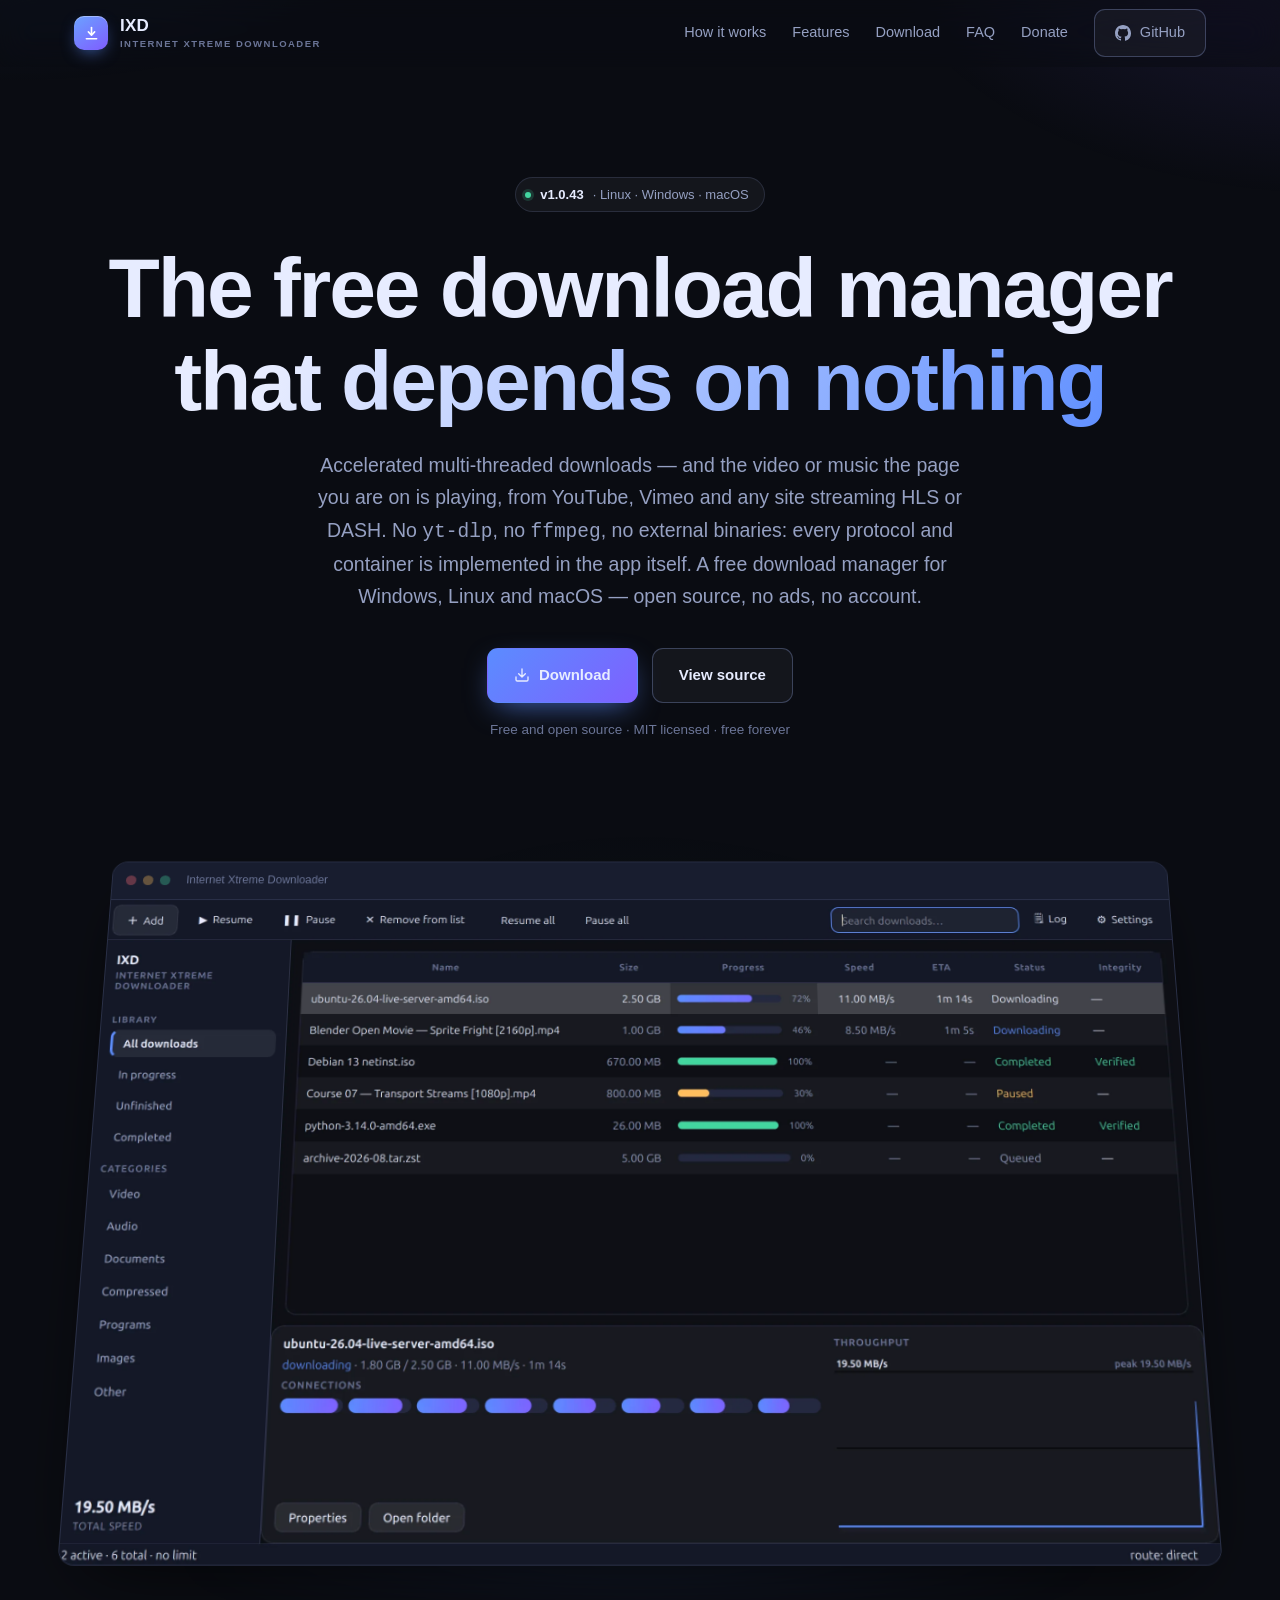
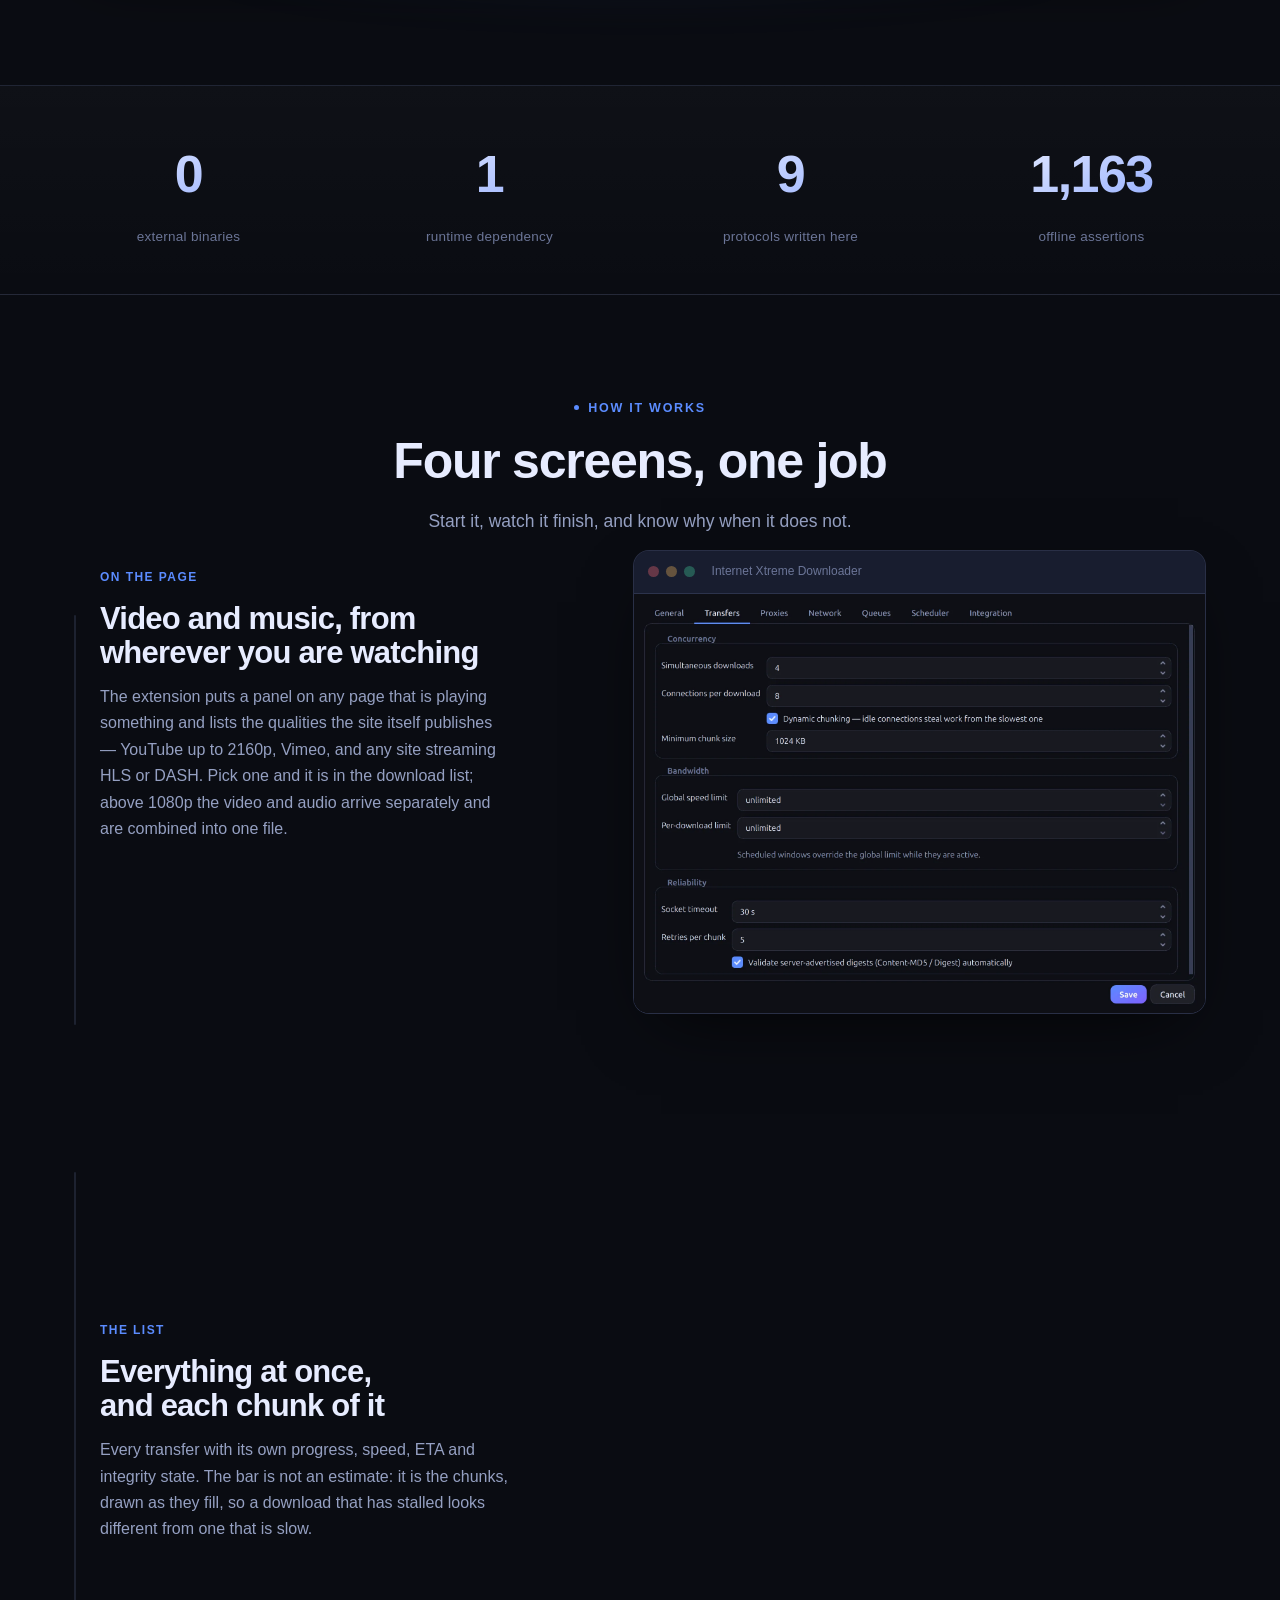
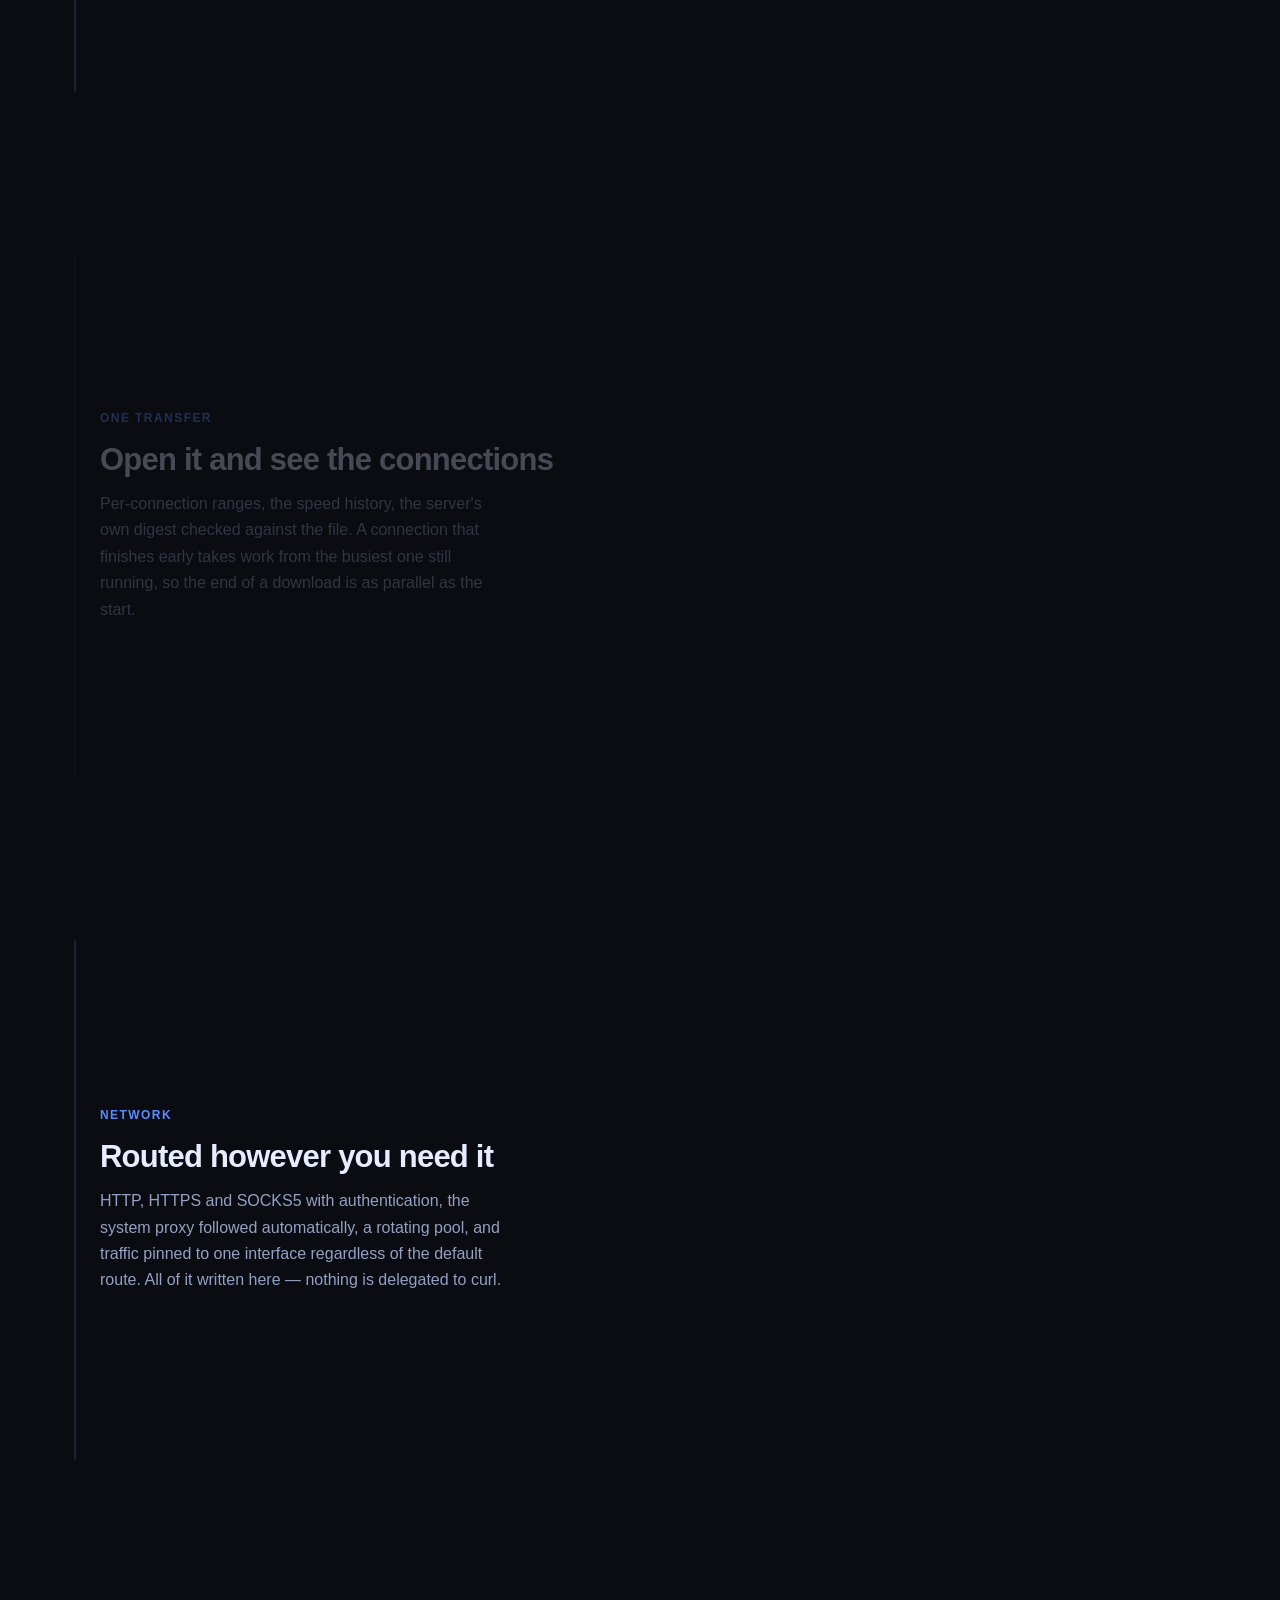
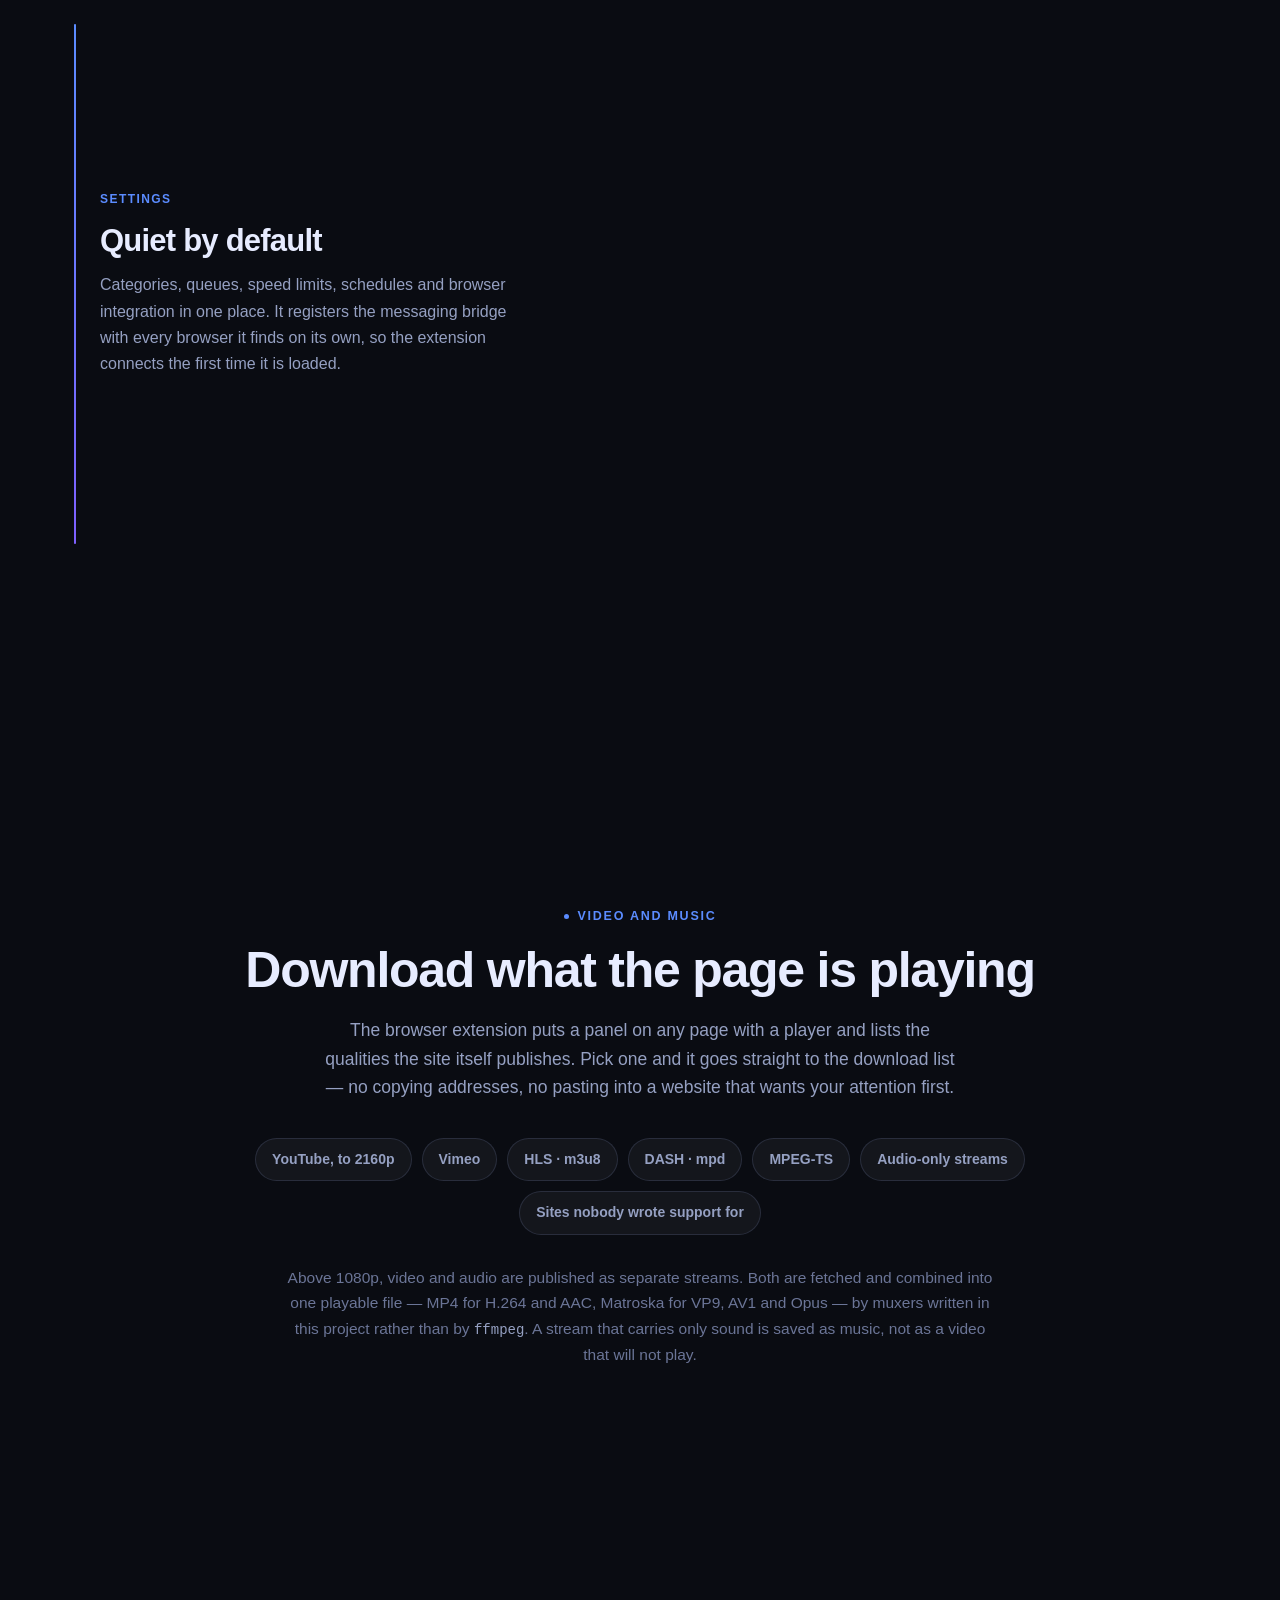
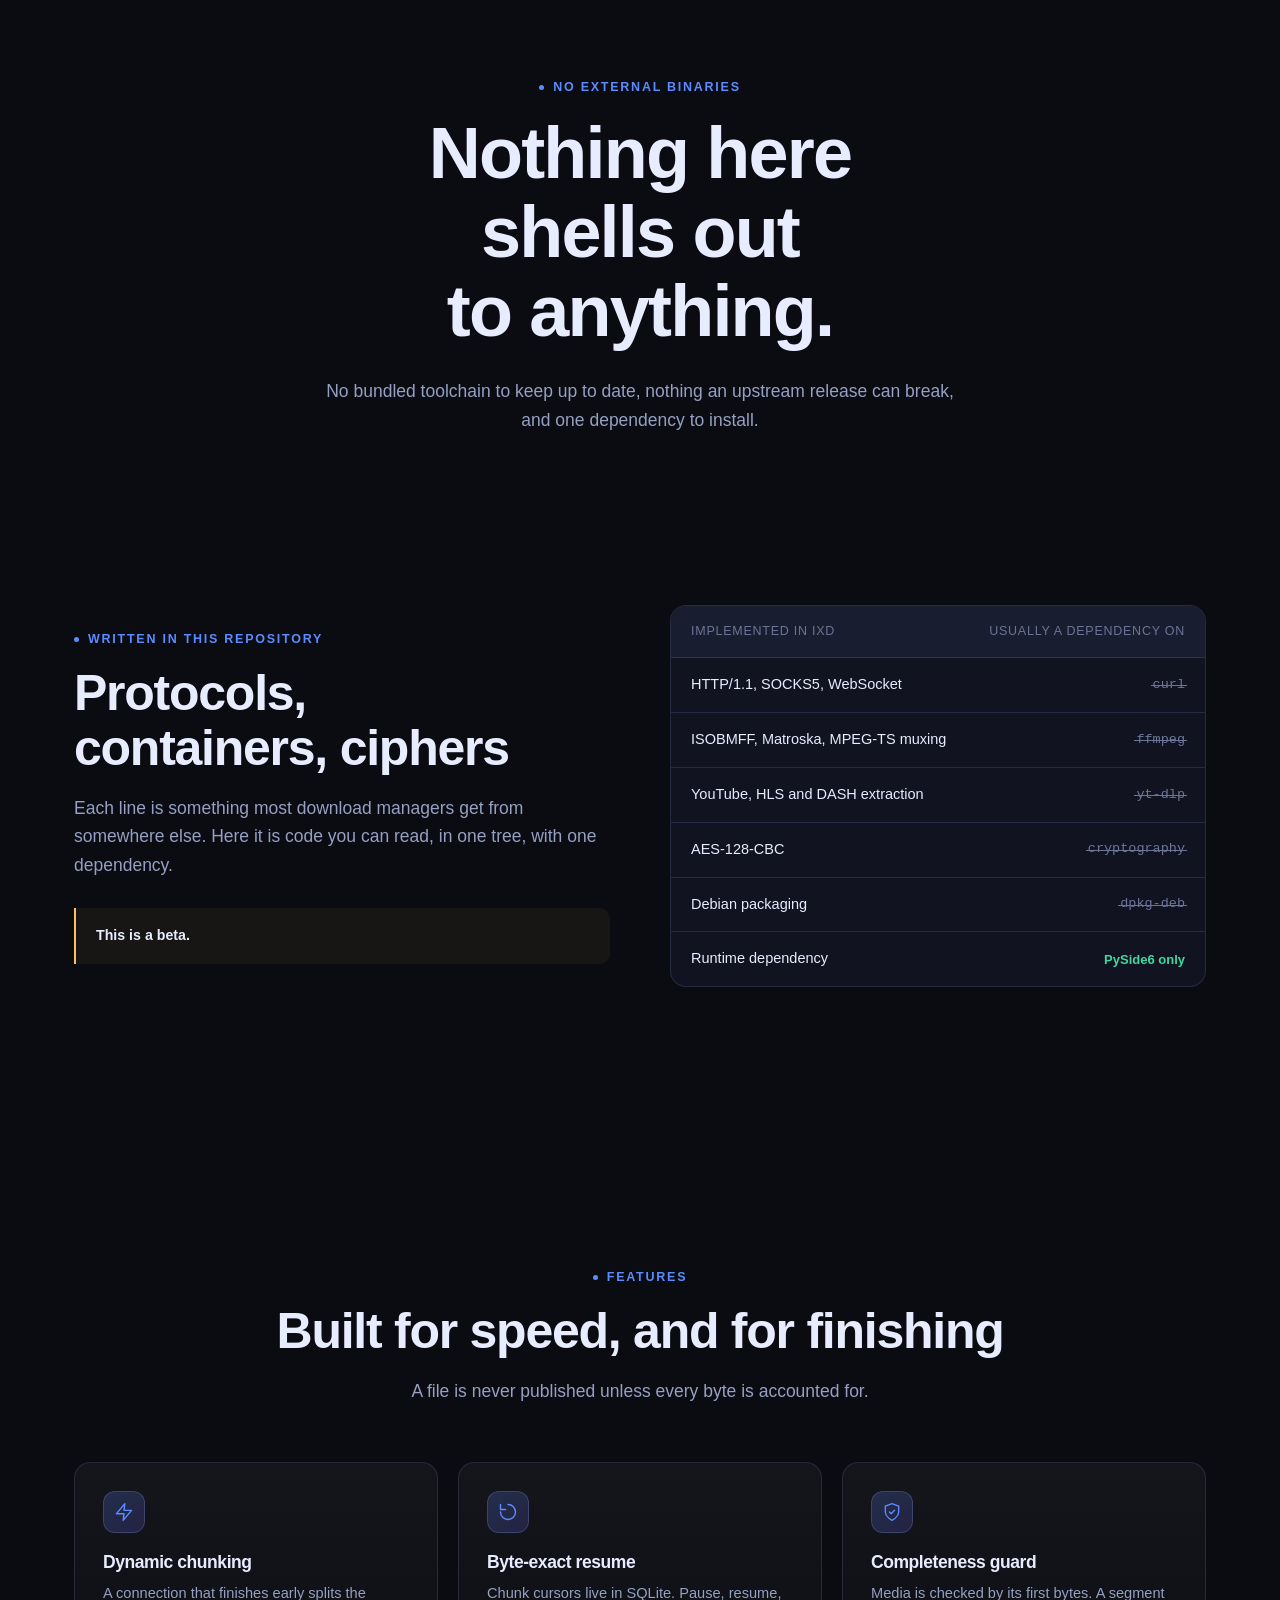
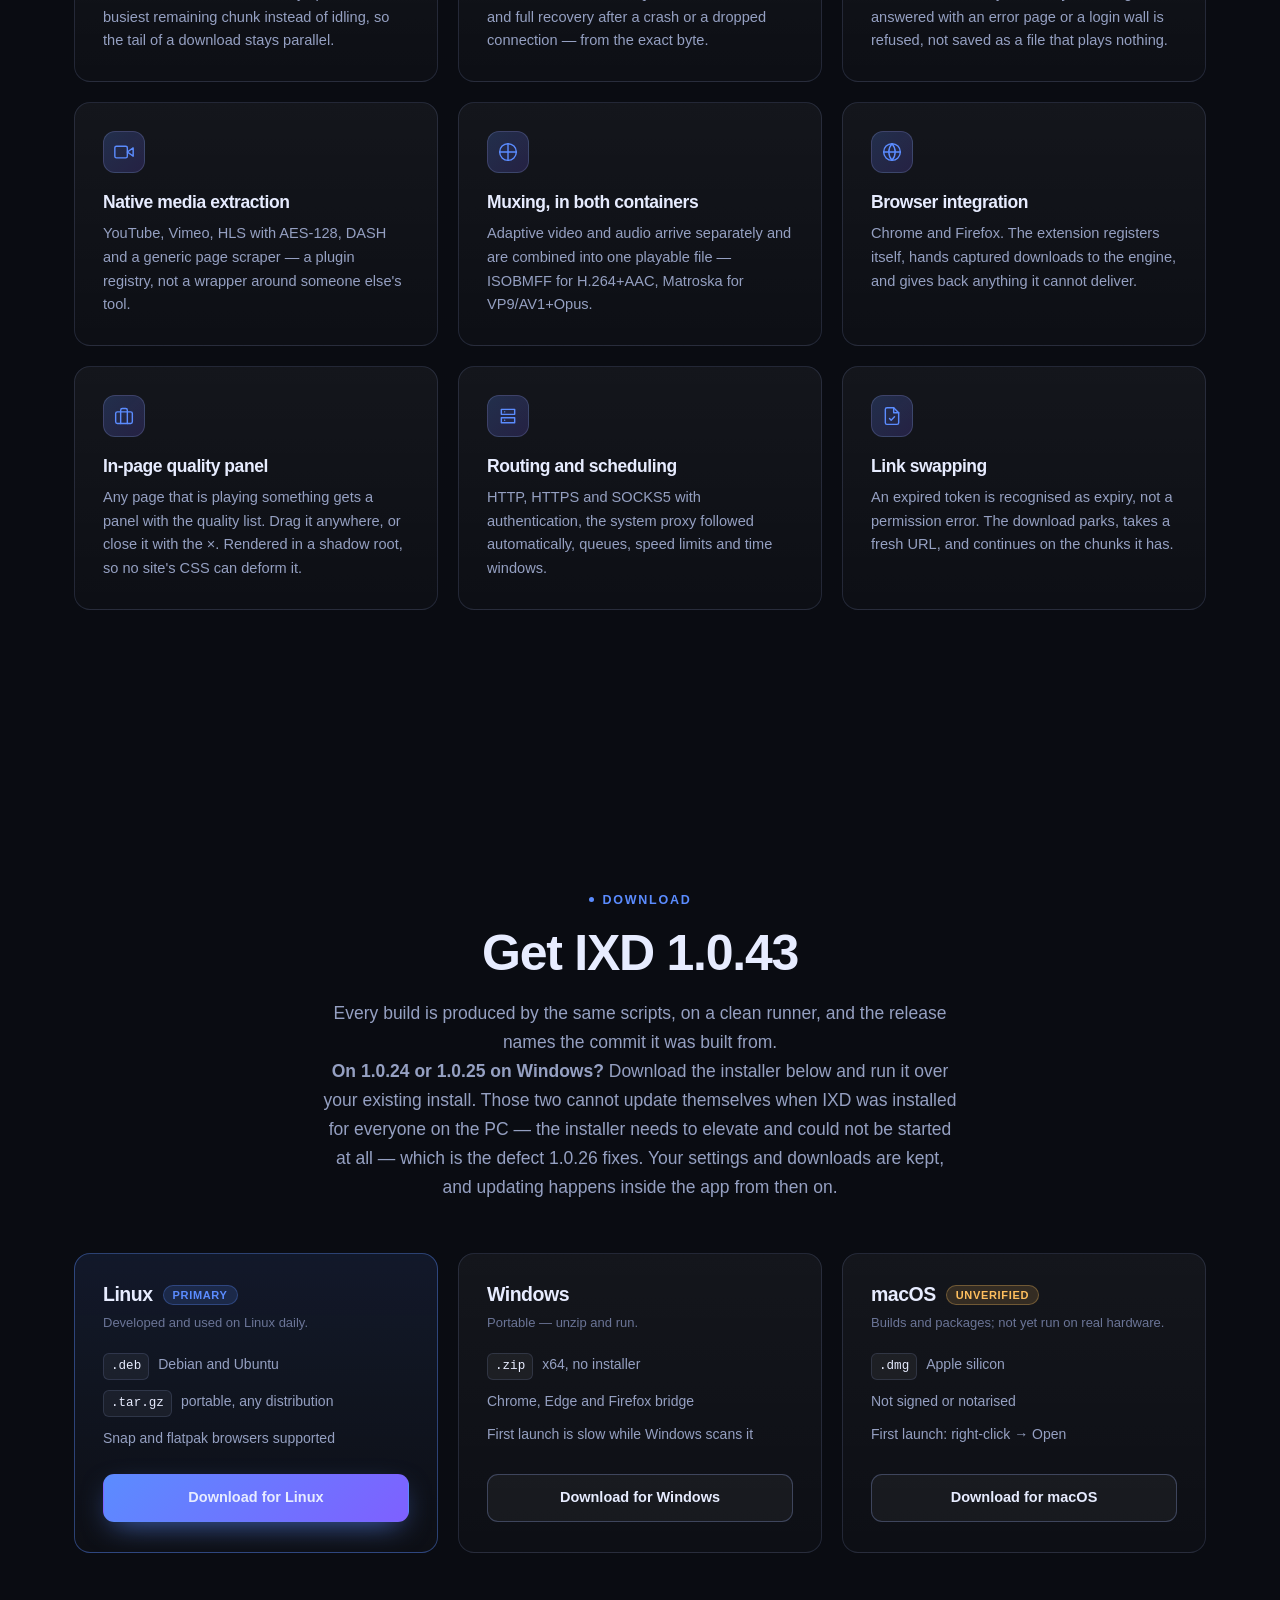
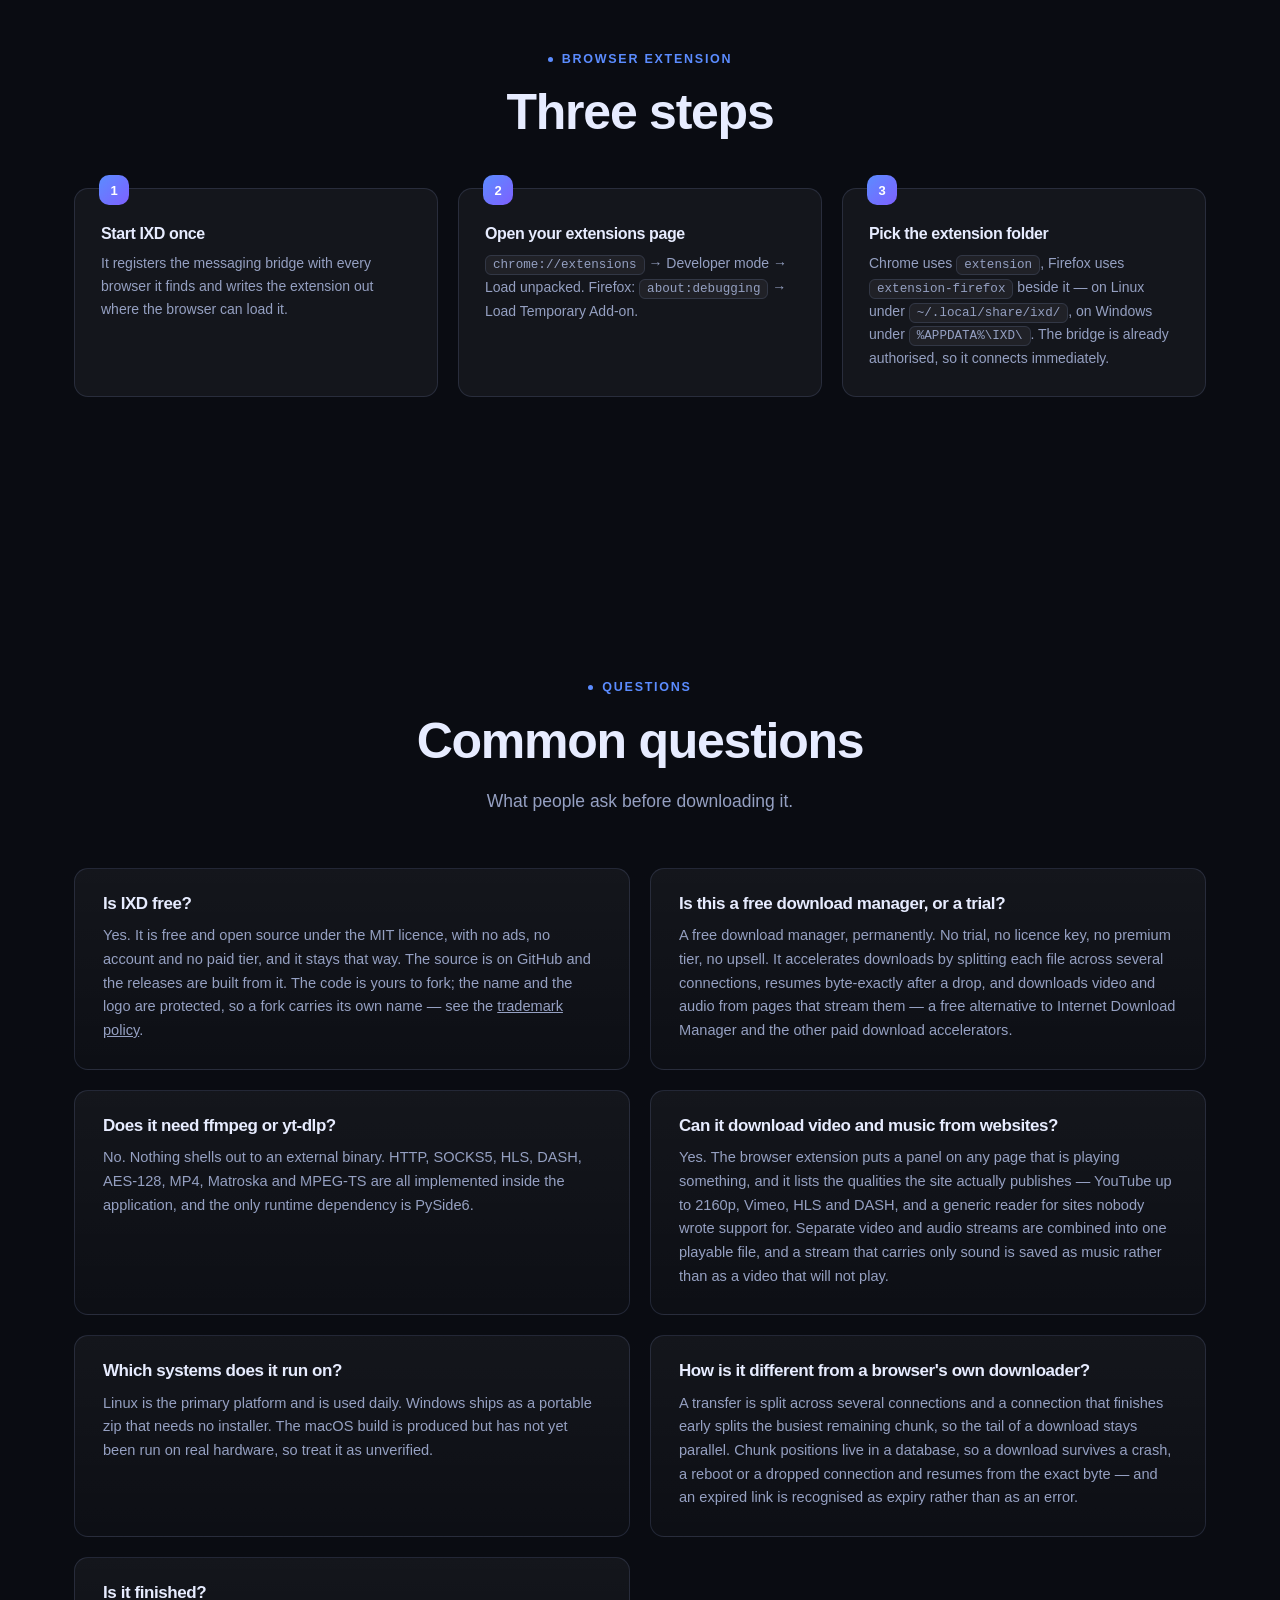
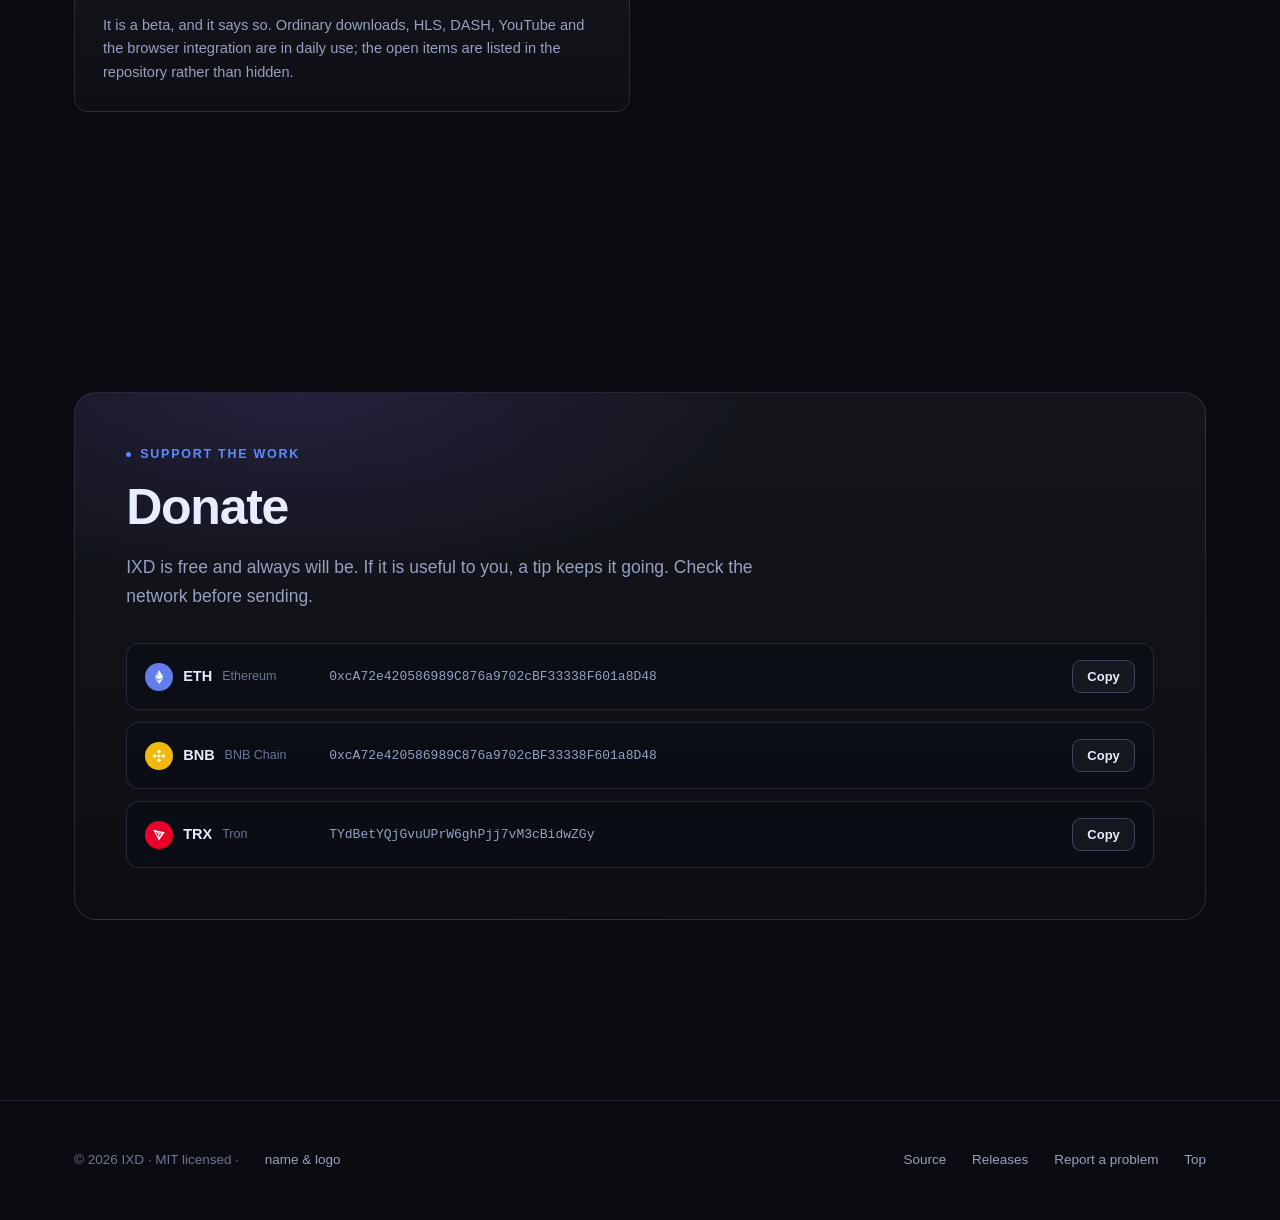
==== commit ac603ffe: "Release 1.0.43 — eight probes at once, and a menu that waits quietly Three things the second Log nam" ====
--- a/docs/index.html
+++ b/docs/index.html
@@ -47,7 +47,7 @@
       "applicationCategory": "UtilitiesApplication",
       "applicationSubCategory": "Download manager",
       "operatingSystem": "Linux, Windows 10/11, macOS",
-      "softwareVersion": "1.0.42",
+      "softwareVersion": "1.0.43",
       "url": "https://arminmacx.github.io/IXD/",
       "downloadUrl": "https://github.com/arminmacx/IXD/releases/latest",
       "installUrl": "https://github.com/arminmacx/IXD/releases/latest",
@@ -660,7 +660,7 @@
 <main>
 <div class="wrap">
   <div class="hero">
-    <a class="pill rise d1" href="https://github.com/arminmacx/IXD/releases/latest"><span class="dot"></span> <b>v1.0.42</b> · Linux · Windows · macOS</a>
+    <a class="pill rise d1" href="https://github.com/arminmacx/IXD/releases/latest"><span class="dot"></span> <b>v1.0.43</b> · Linux · Windows · macOS</a>
     <h1>
       <span class="line l1"><span>The free download manager</span></span>
       <span class="line l2"><span class="grad">that depends on nothing</span></span>
@@ -874,7 +874,7 @@
   <div class="wrap">
     <div class="center">
       <p class="eyebrow">Download</p>
-      <h2 id="download-h">Get IXD 1.0.42</h2>
+      <h2 id="download-h">Get IXD 1.0.43</h2>
       <p class="sub">Every build is produced by the same scripts, on a clean runner, and the release names the commit it was built from.</p>
       <p class="sub"><strong>On 1.0.24 or 1.0.25 on Windows?</strong> Download the installer below and run it over your existing install. Those two cannot update themselves when IXD was installed for everyone on the PC — the installer needs to elevate and could not be started at all — which is the defect 1.0.26 fixes. Your settings and downloads are kept, and updating happens inside the app from then on.</p>
     </div>
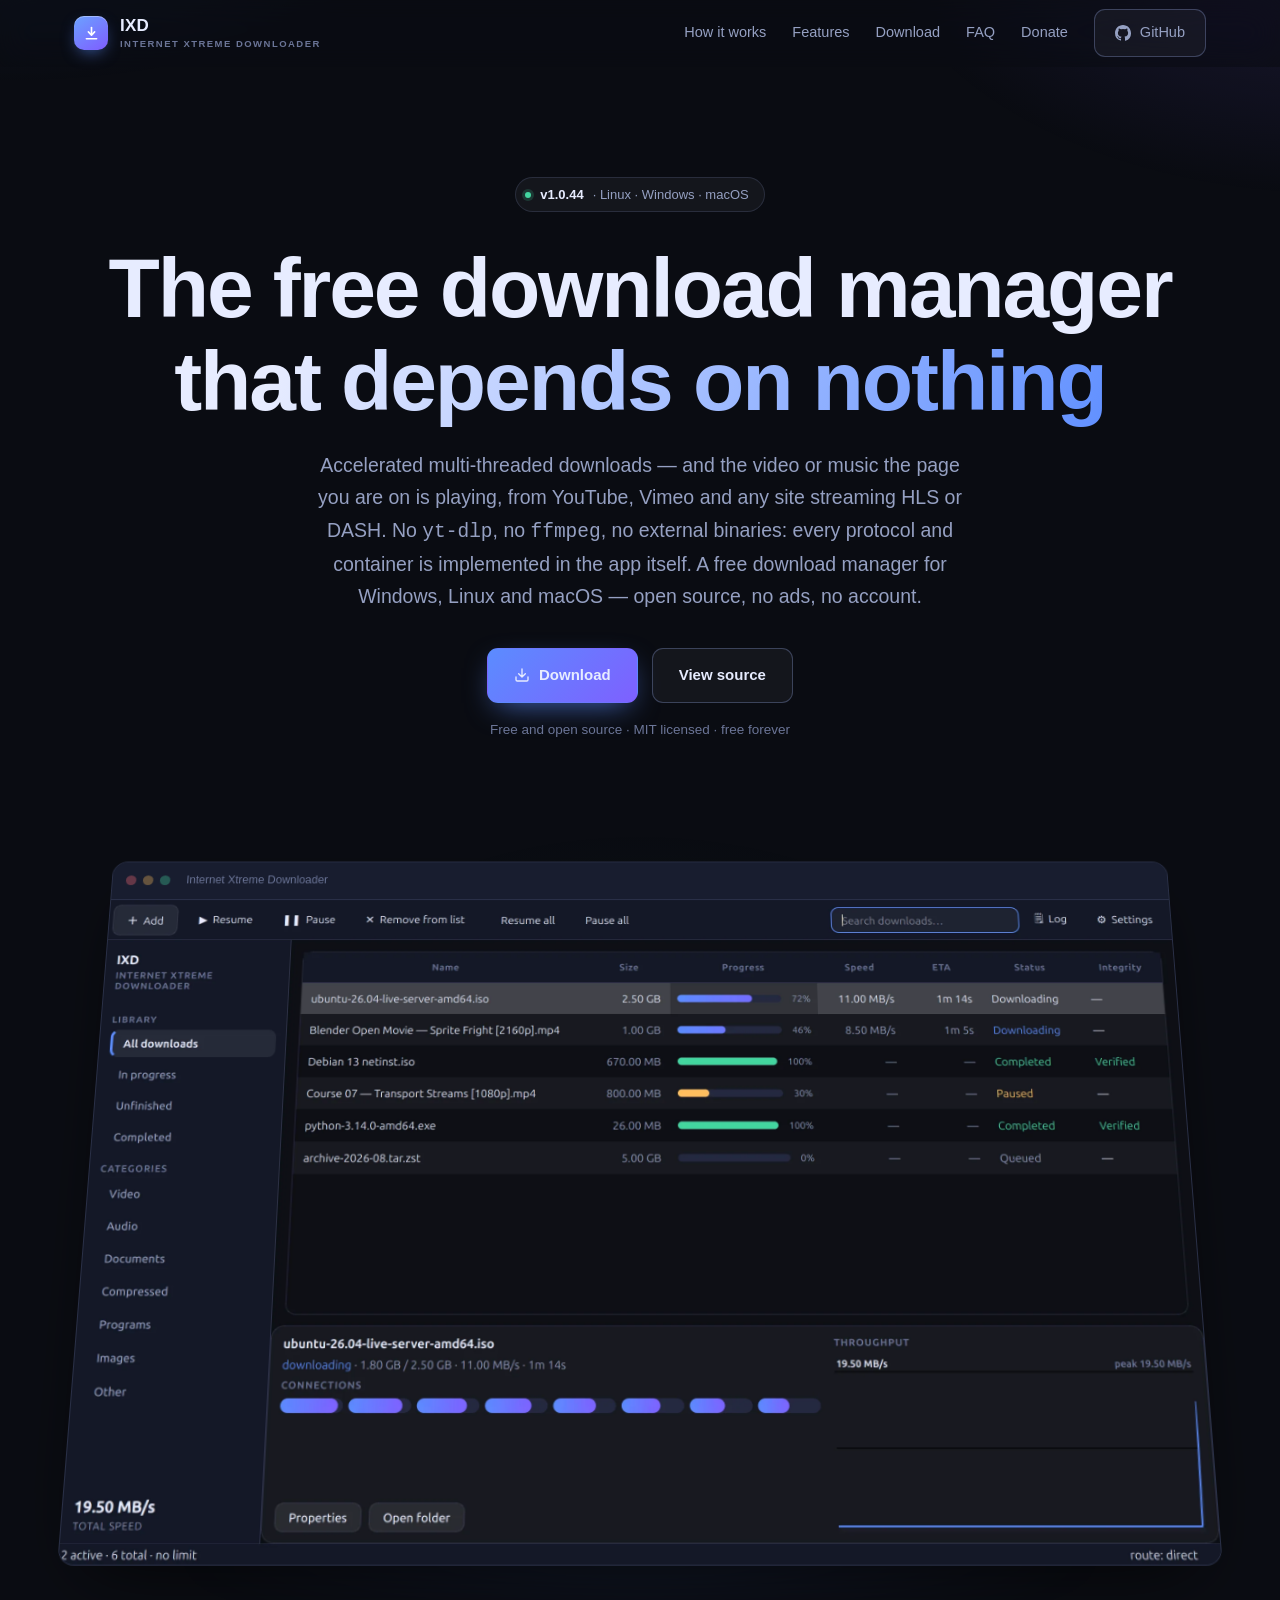
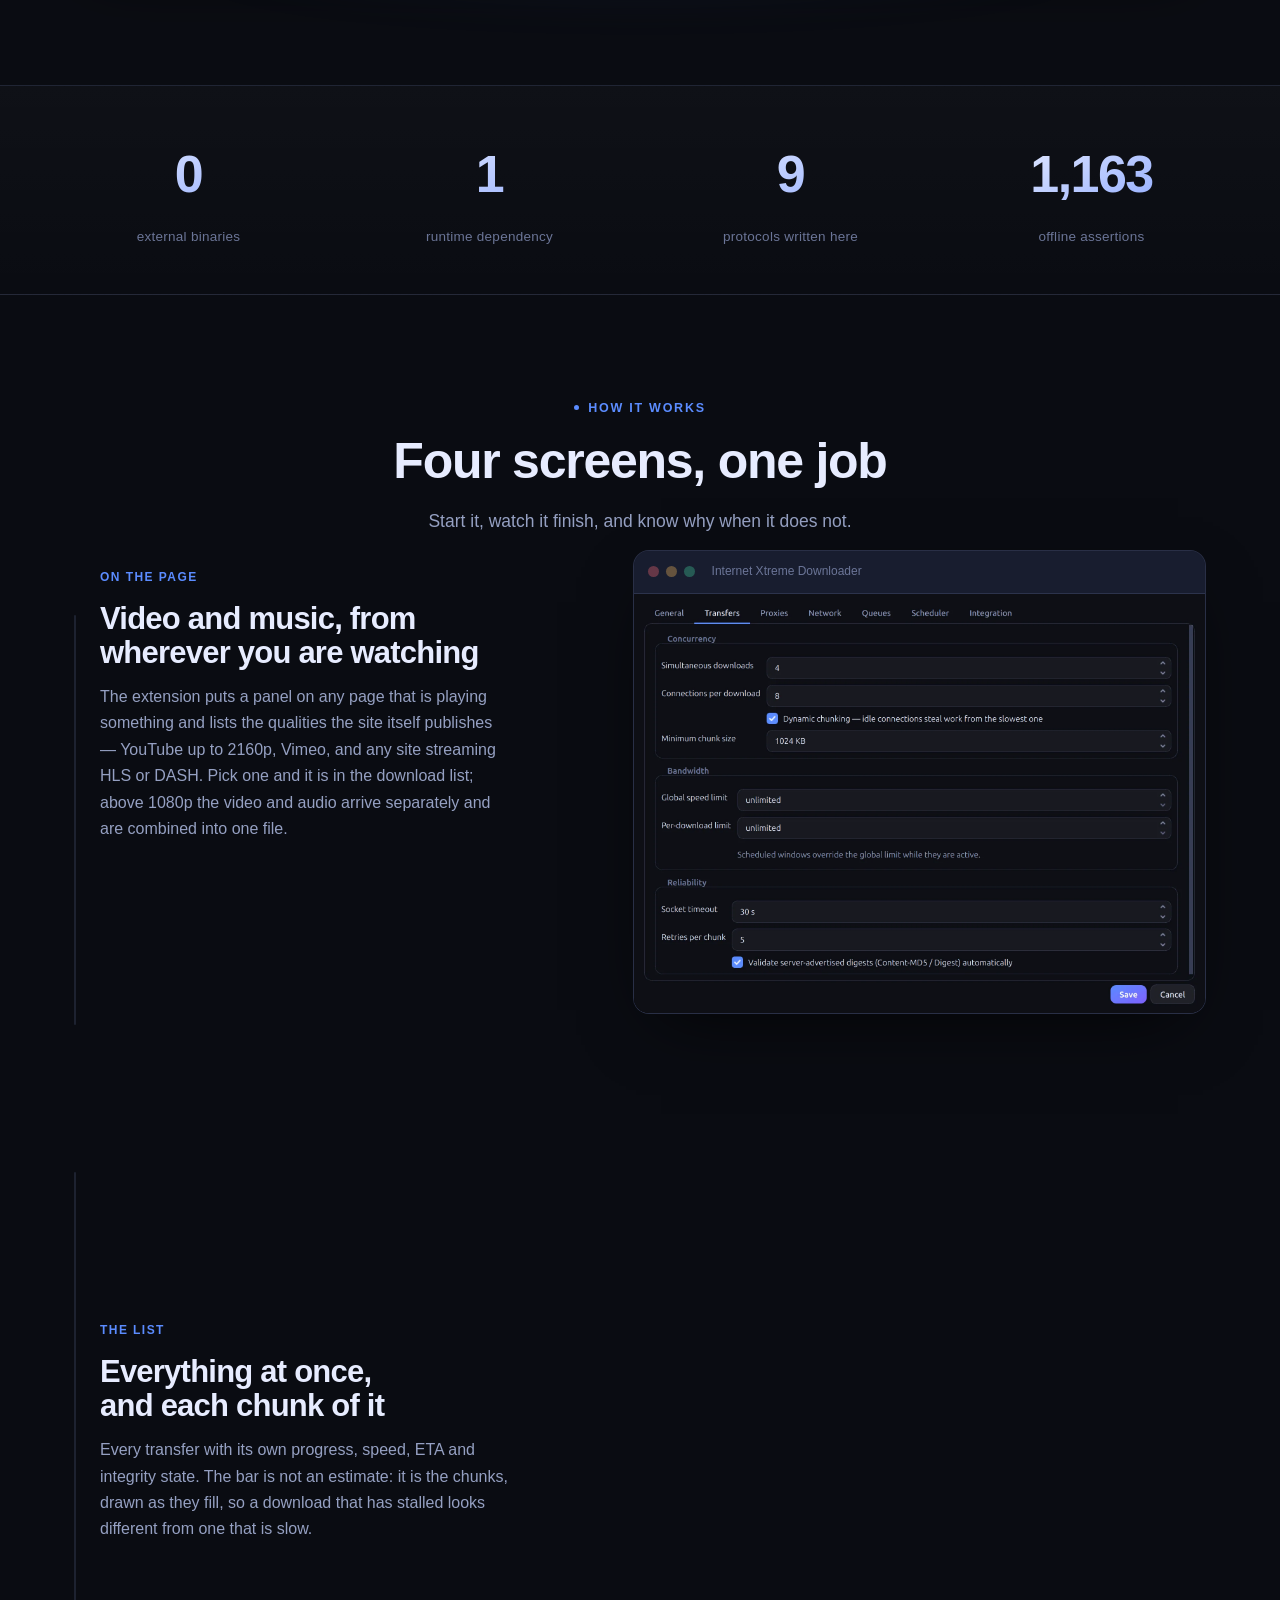
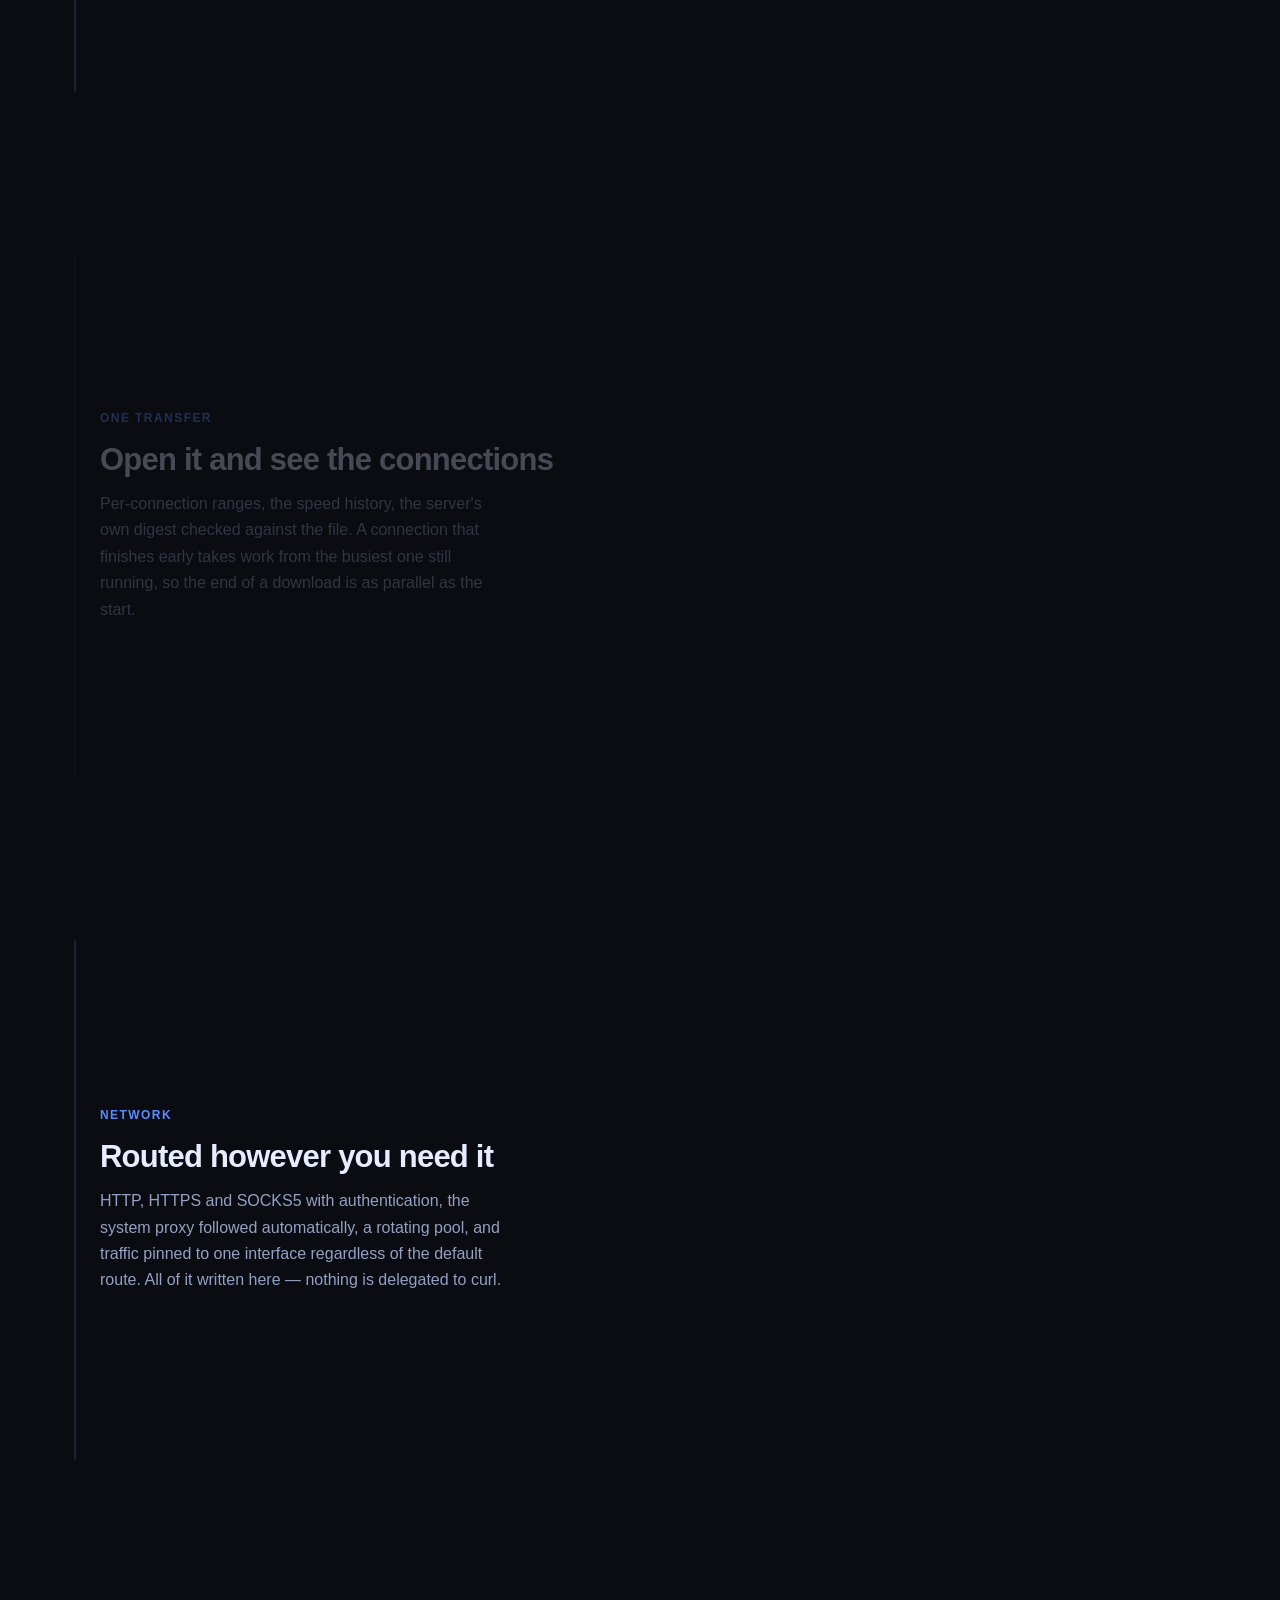
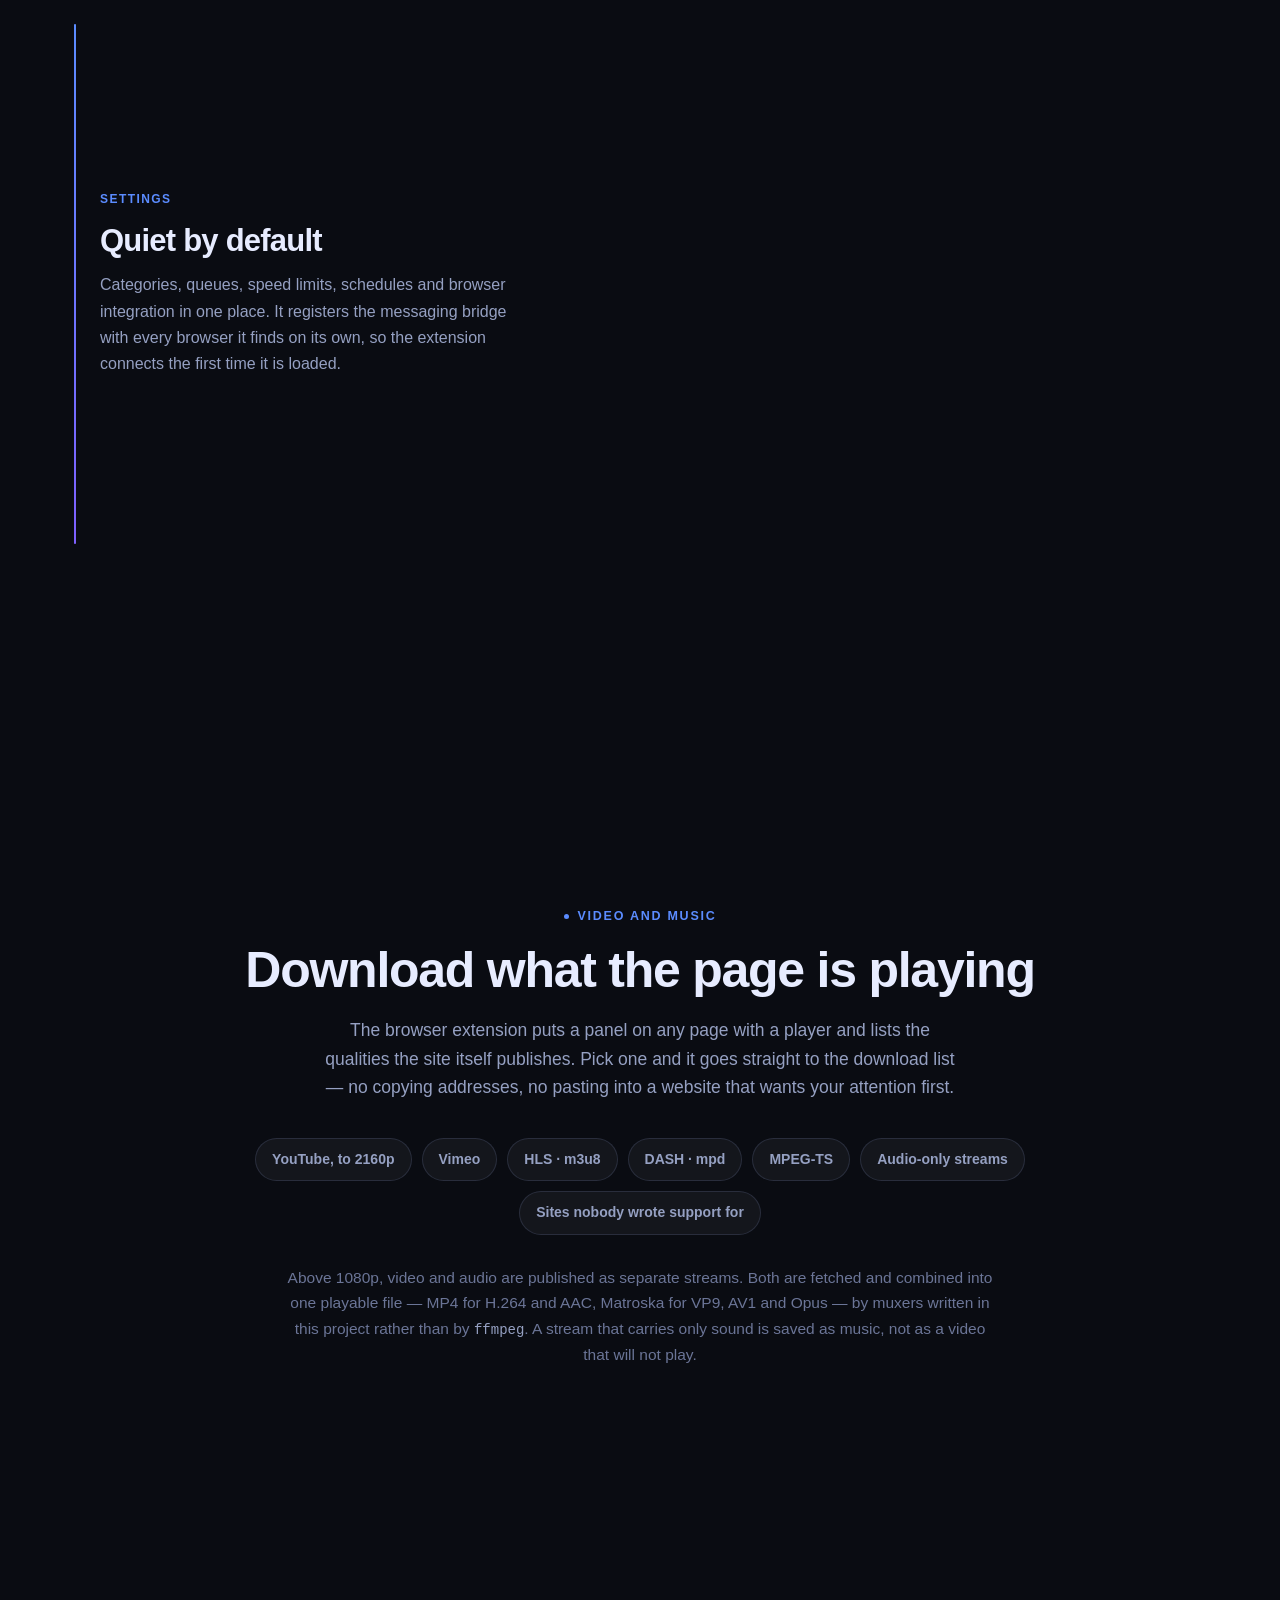
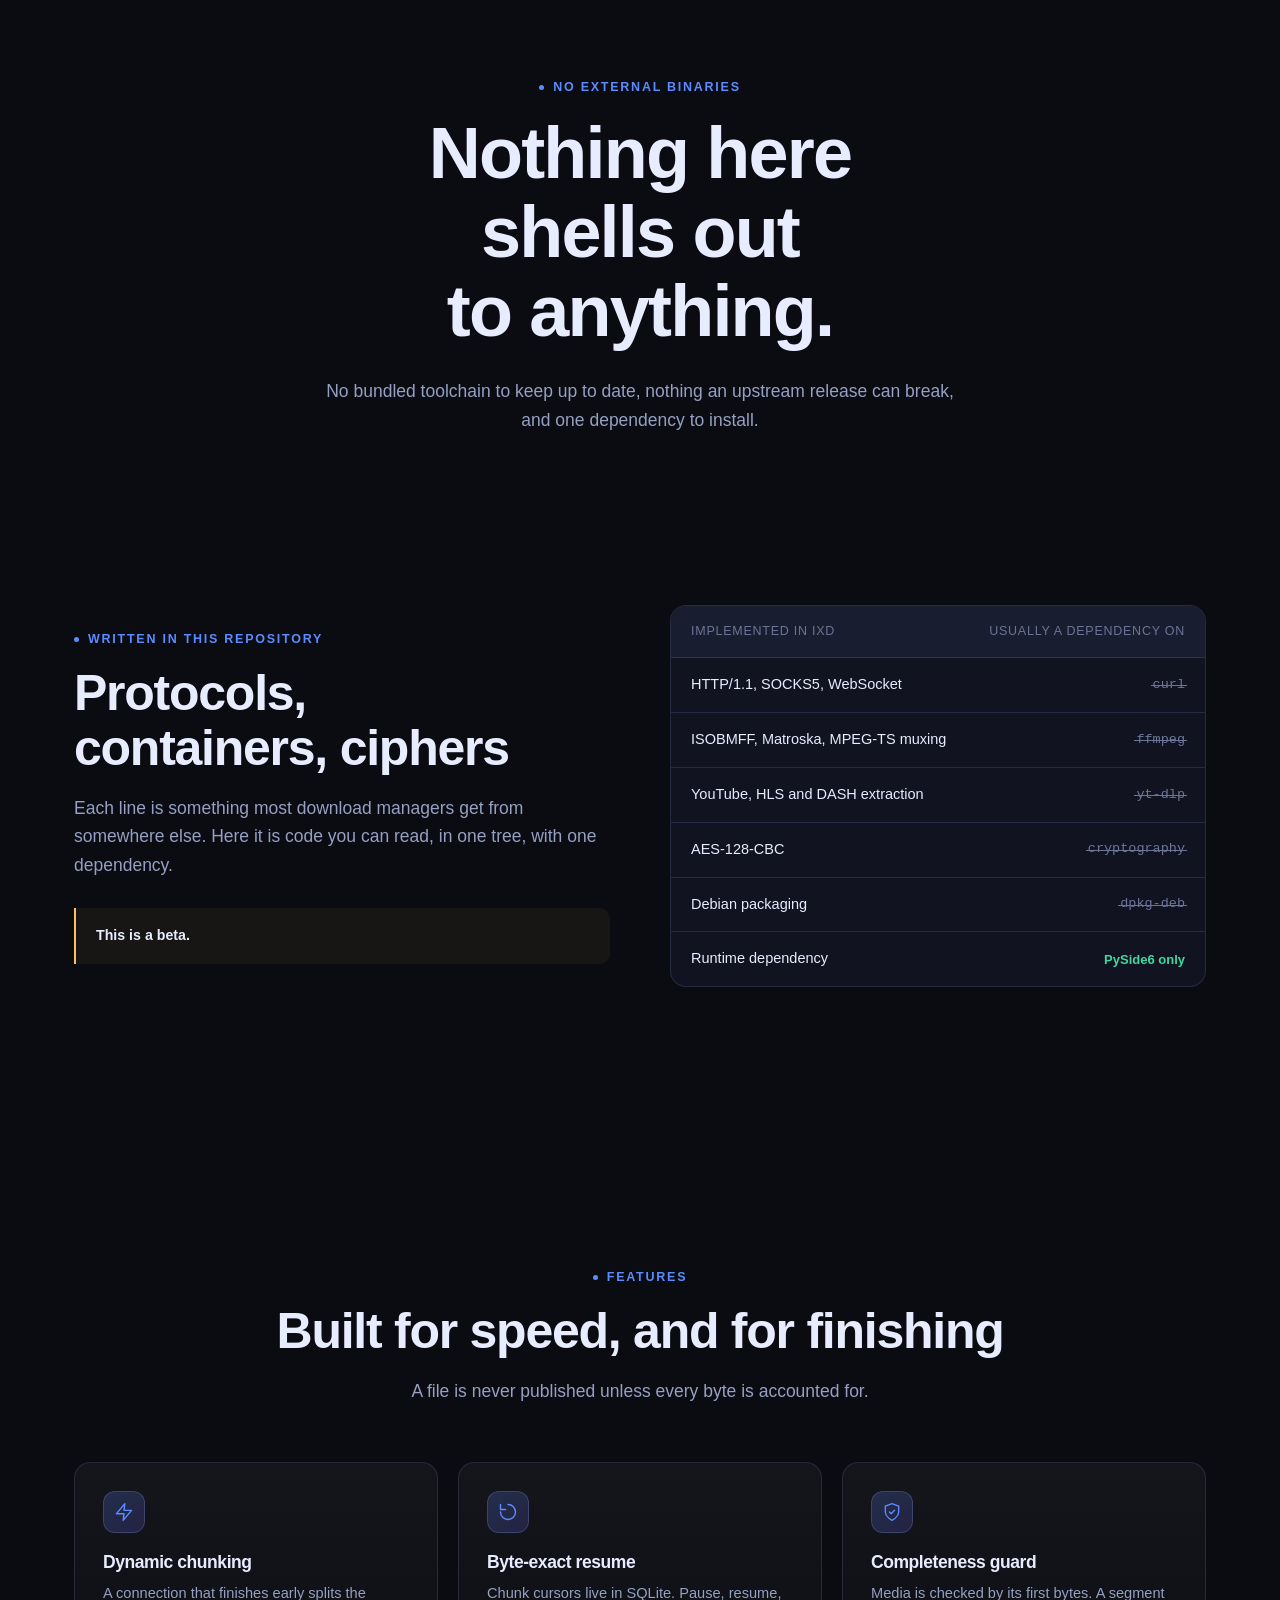
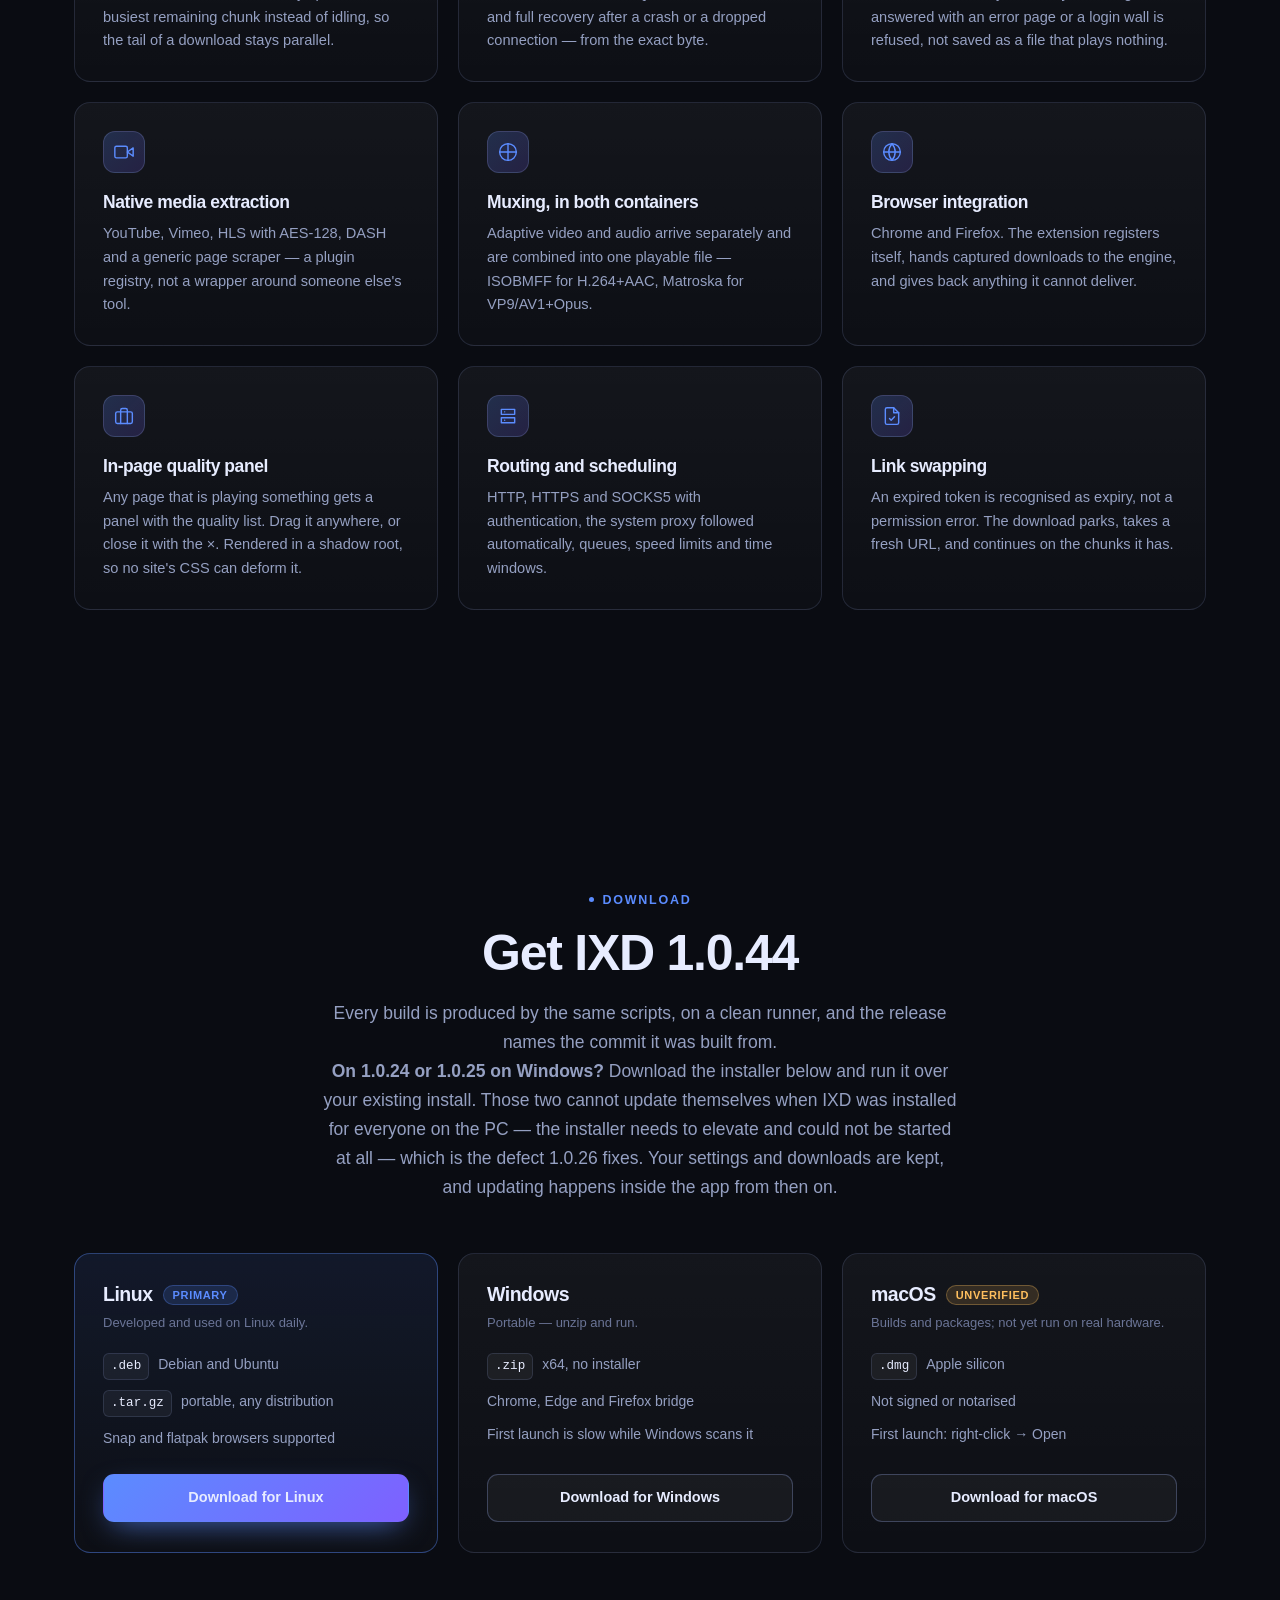
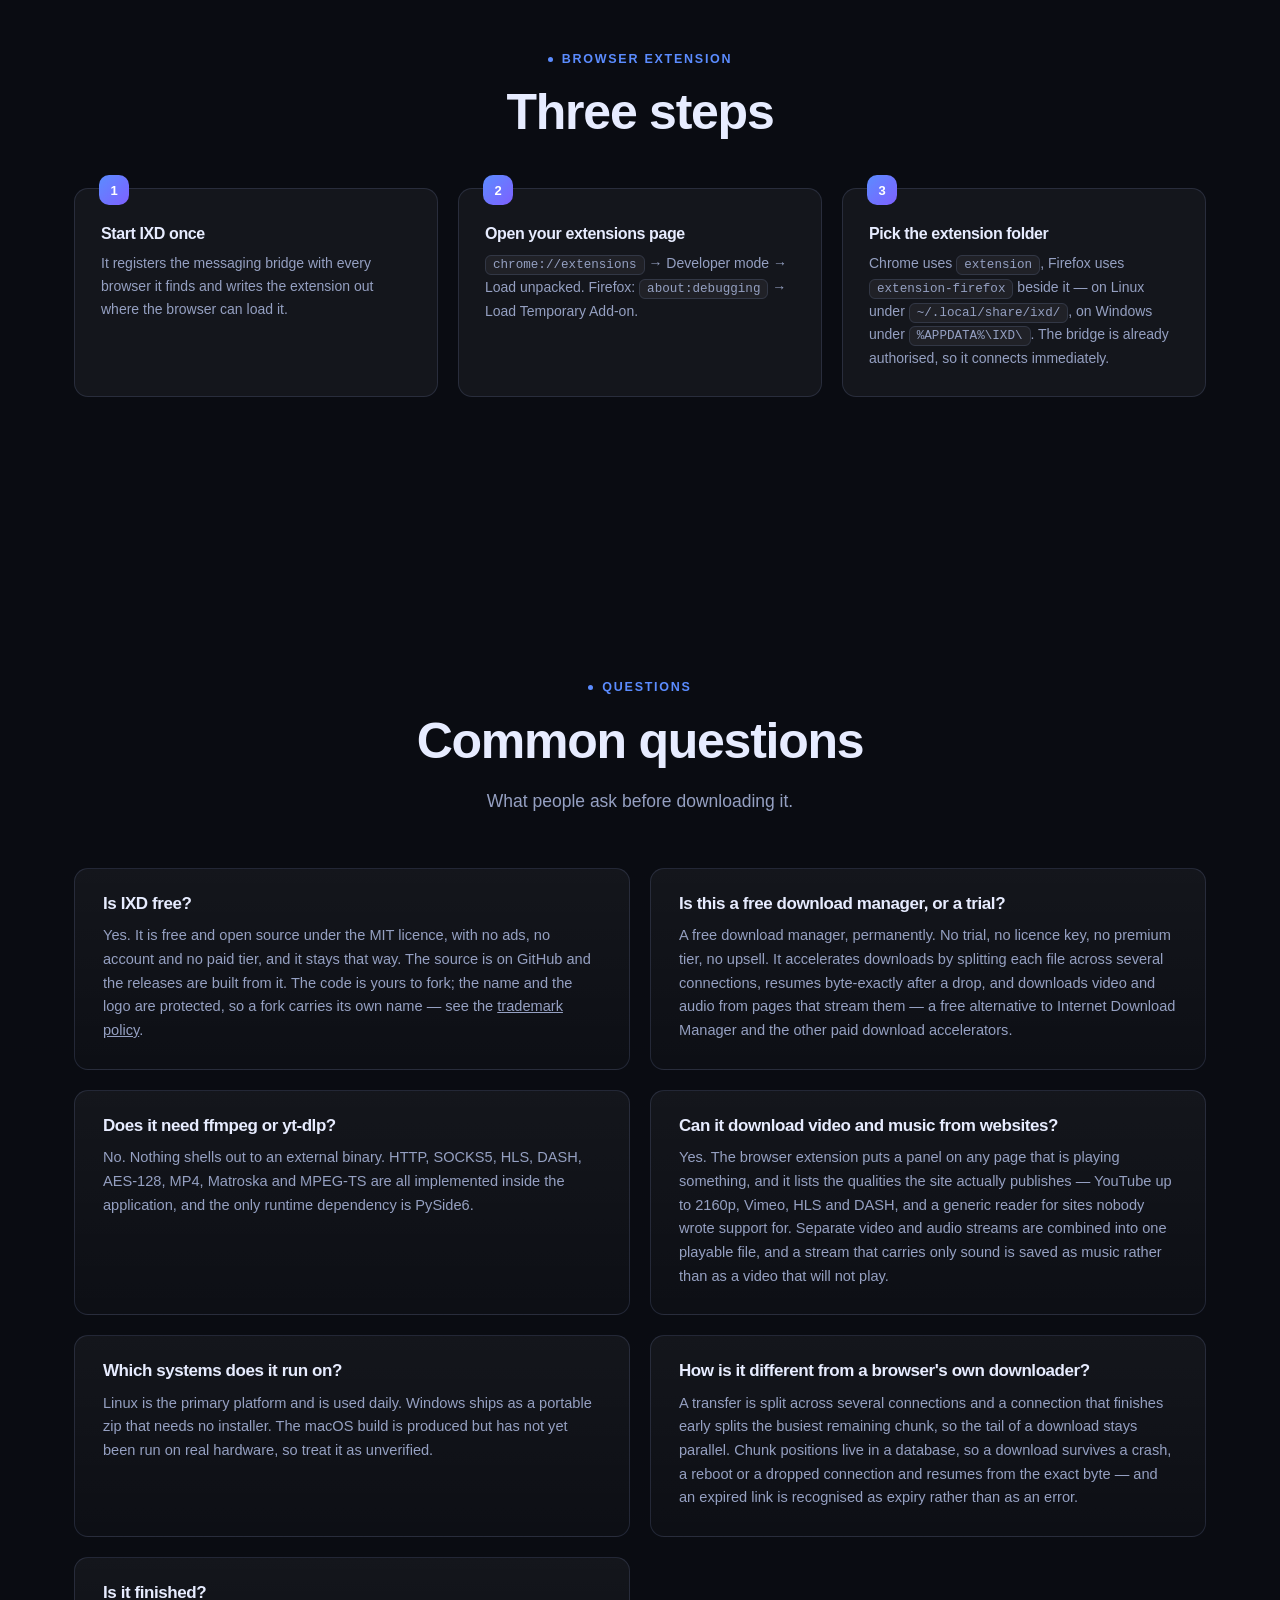
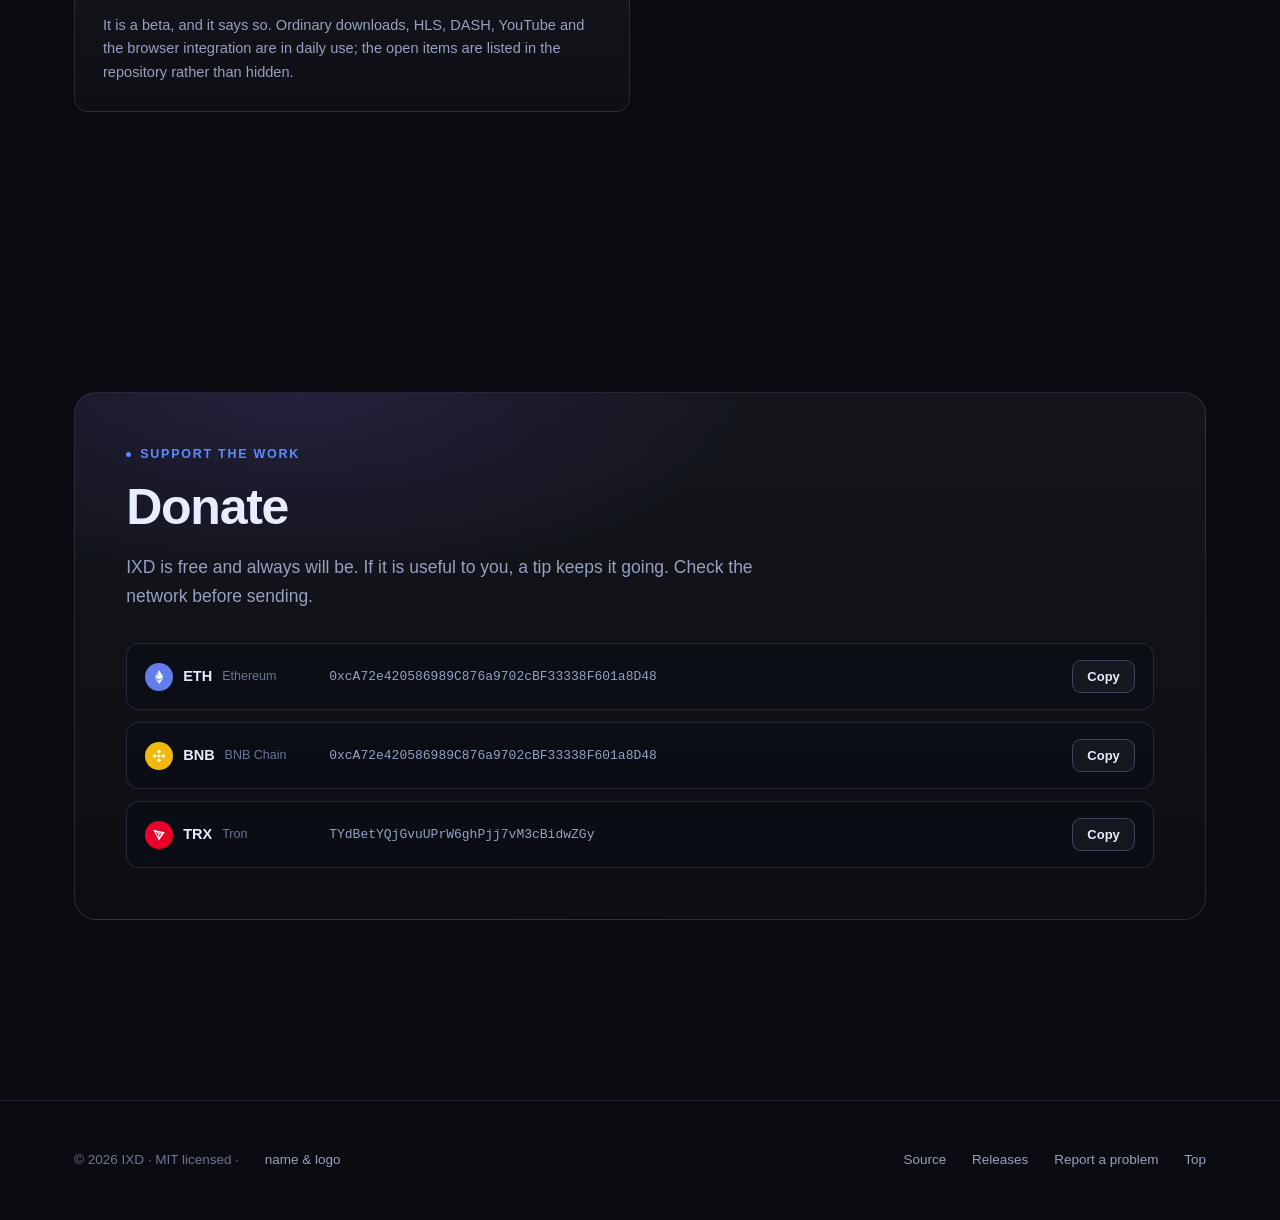
==== commit 38421809: "Release 1.0.44 — it runs on the Linux everyone is actually on The build demanded glibc 2.38, so the " ====
--- a/docs/index.html
+++ b/docs/index.html
@@ -47,7 +47,7 @@
       "applicationCategory": "UtilitiesApplication",
       "applicationSubCategory": "Download manager",
       "operatingSystem": "Linux, Windows 10/11, macOS",
-      "softwareVersion": "1.0.43",
+      "softwareVersion": "1.0.44",
       "url": "https://arminmacx.github.io/IXD/",
       "downloadUrl": "https://github.com/arminmacx/IXD/releases/latest",
       "installUrl": "https://github.com/arminmacx/IXD/releases/latest",
@@ -660,7 +660,7 @@
 <main>
 <div class="wrap">
   <div class="hero">
-    <a class="pill rise d1" href="https://github.com/arminmacx/IXD/releases/latest"><span class="dot"></span> <b>v1.0.43</b> · Linux · Windows · macOS</a>
+    <a class="pill rise d1" href="https://github.com/arminmacx/IXD/releases/latest"><span class="dot"></span> <b>v1.0.44</b> · Linux · Windows · macOS</a>
     <h1>
       <span class="line l1"><span>The free download manager</span></span>
       <span class="line l2"><span class="grad">that depends on nothing</span></span>
@@ -874,7 +874,7 @@
   <div class="wrap">
     <div class="center">
       <p class="eyebrow">Download</p>
-      <h2 id="download-h">Get IXD 1.0.43</h2>
+      <h2 id="download-h">Get IXD 1.0.44</h2>
       <p class="sub">Every build is produced by the same scripts, on a clean runner, and the release names the commit it was built from.</p>
       <p class="sub"><strong>On 1.0.24 or 1.0.25 on Windows?</strong> Download the installer below and run it over your existing install. Those two cannot update themselves when IXD was installed for everyone on the PC — the installer needs to elevate and could not be started at all — which is the defect 1.0.26 fixes. Your settings and downloads are kept, and updating happens inside the app from then on.</p>
     </div>
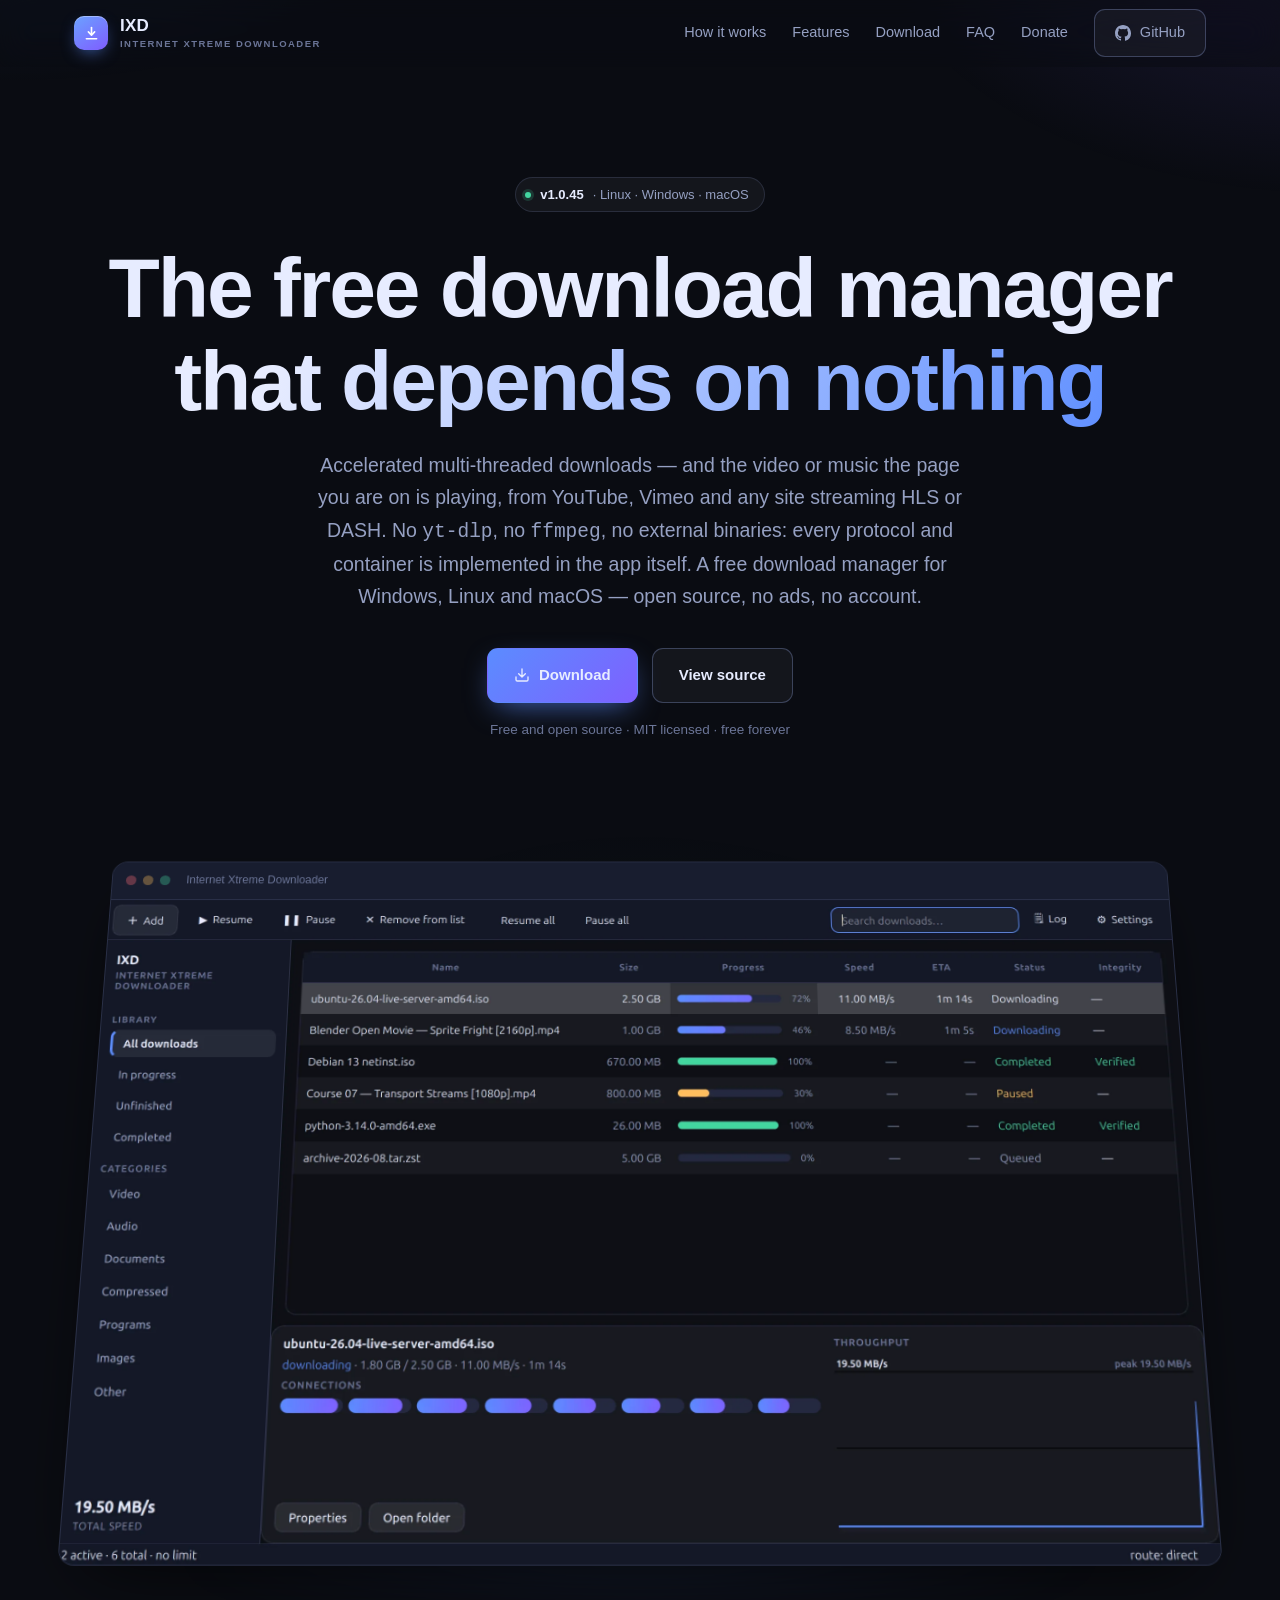
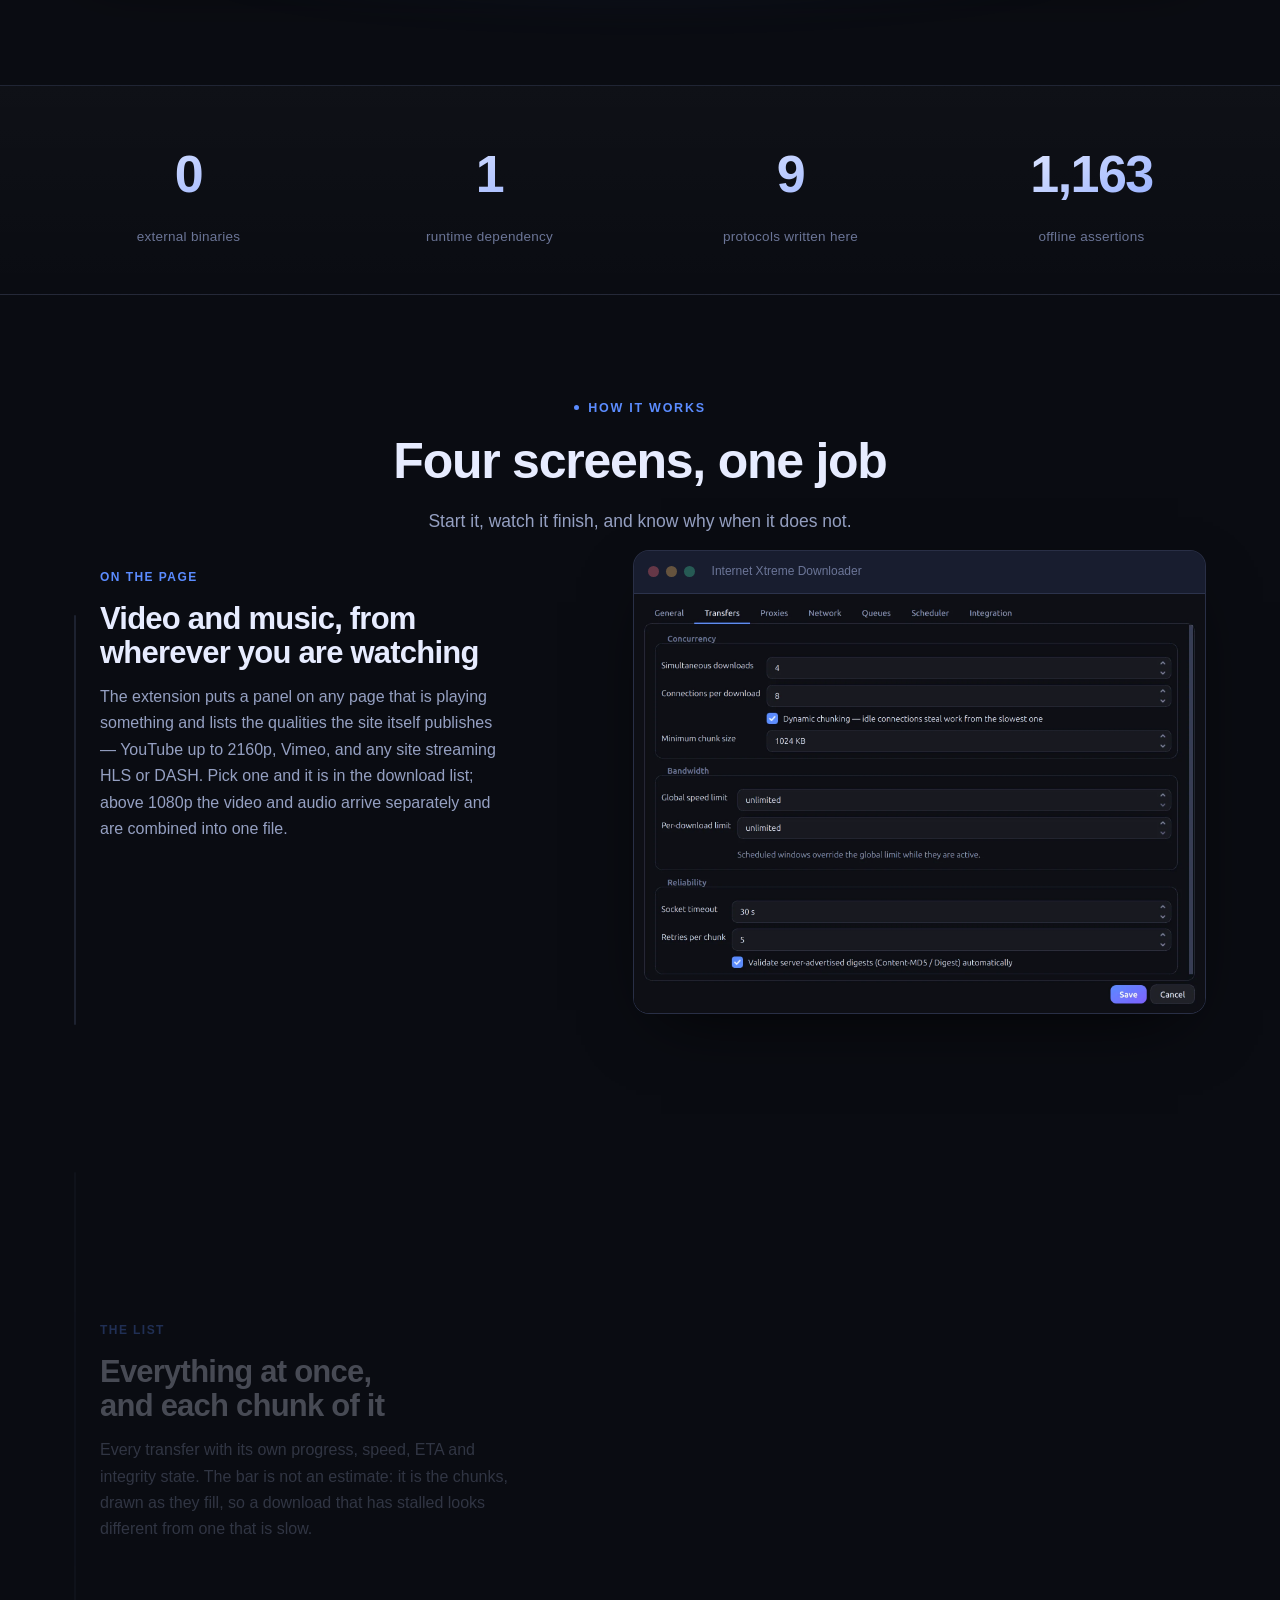
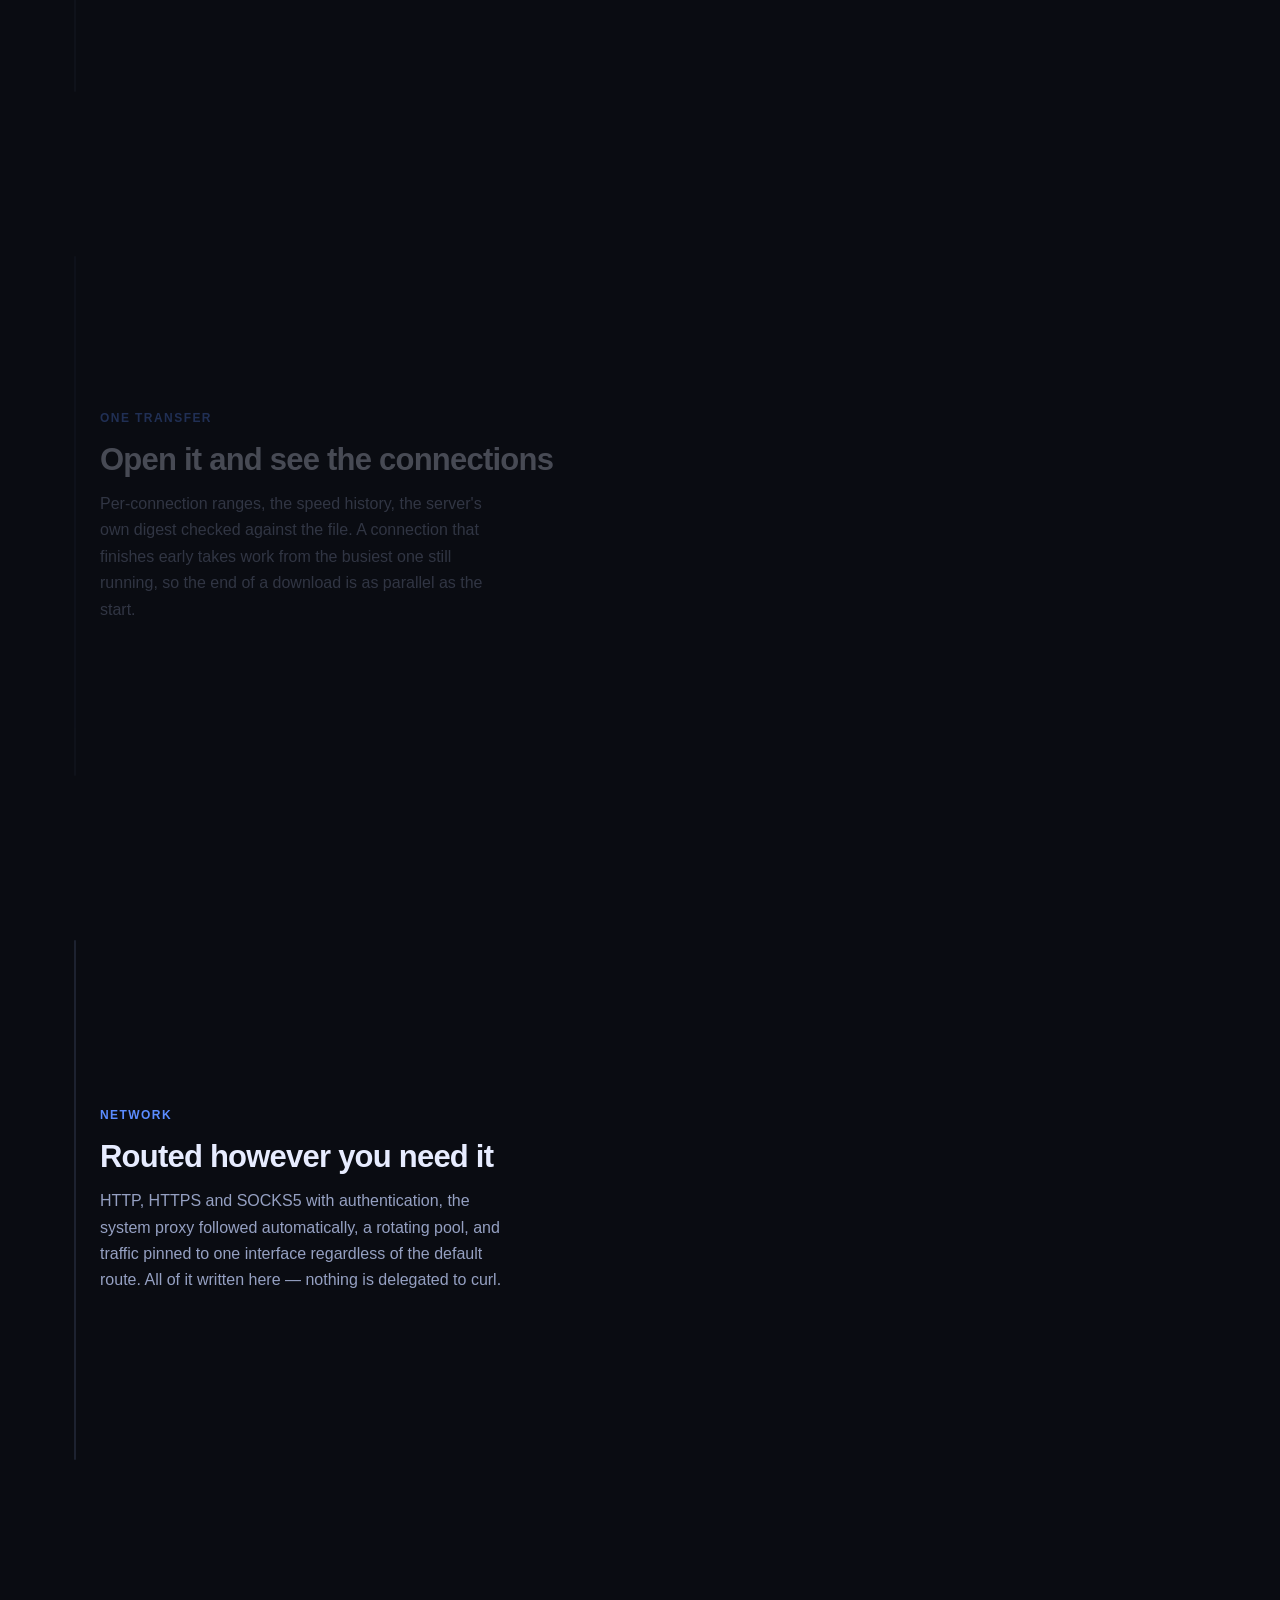
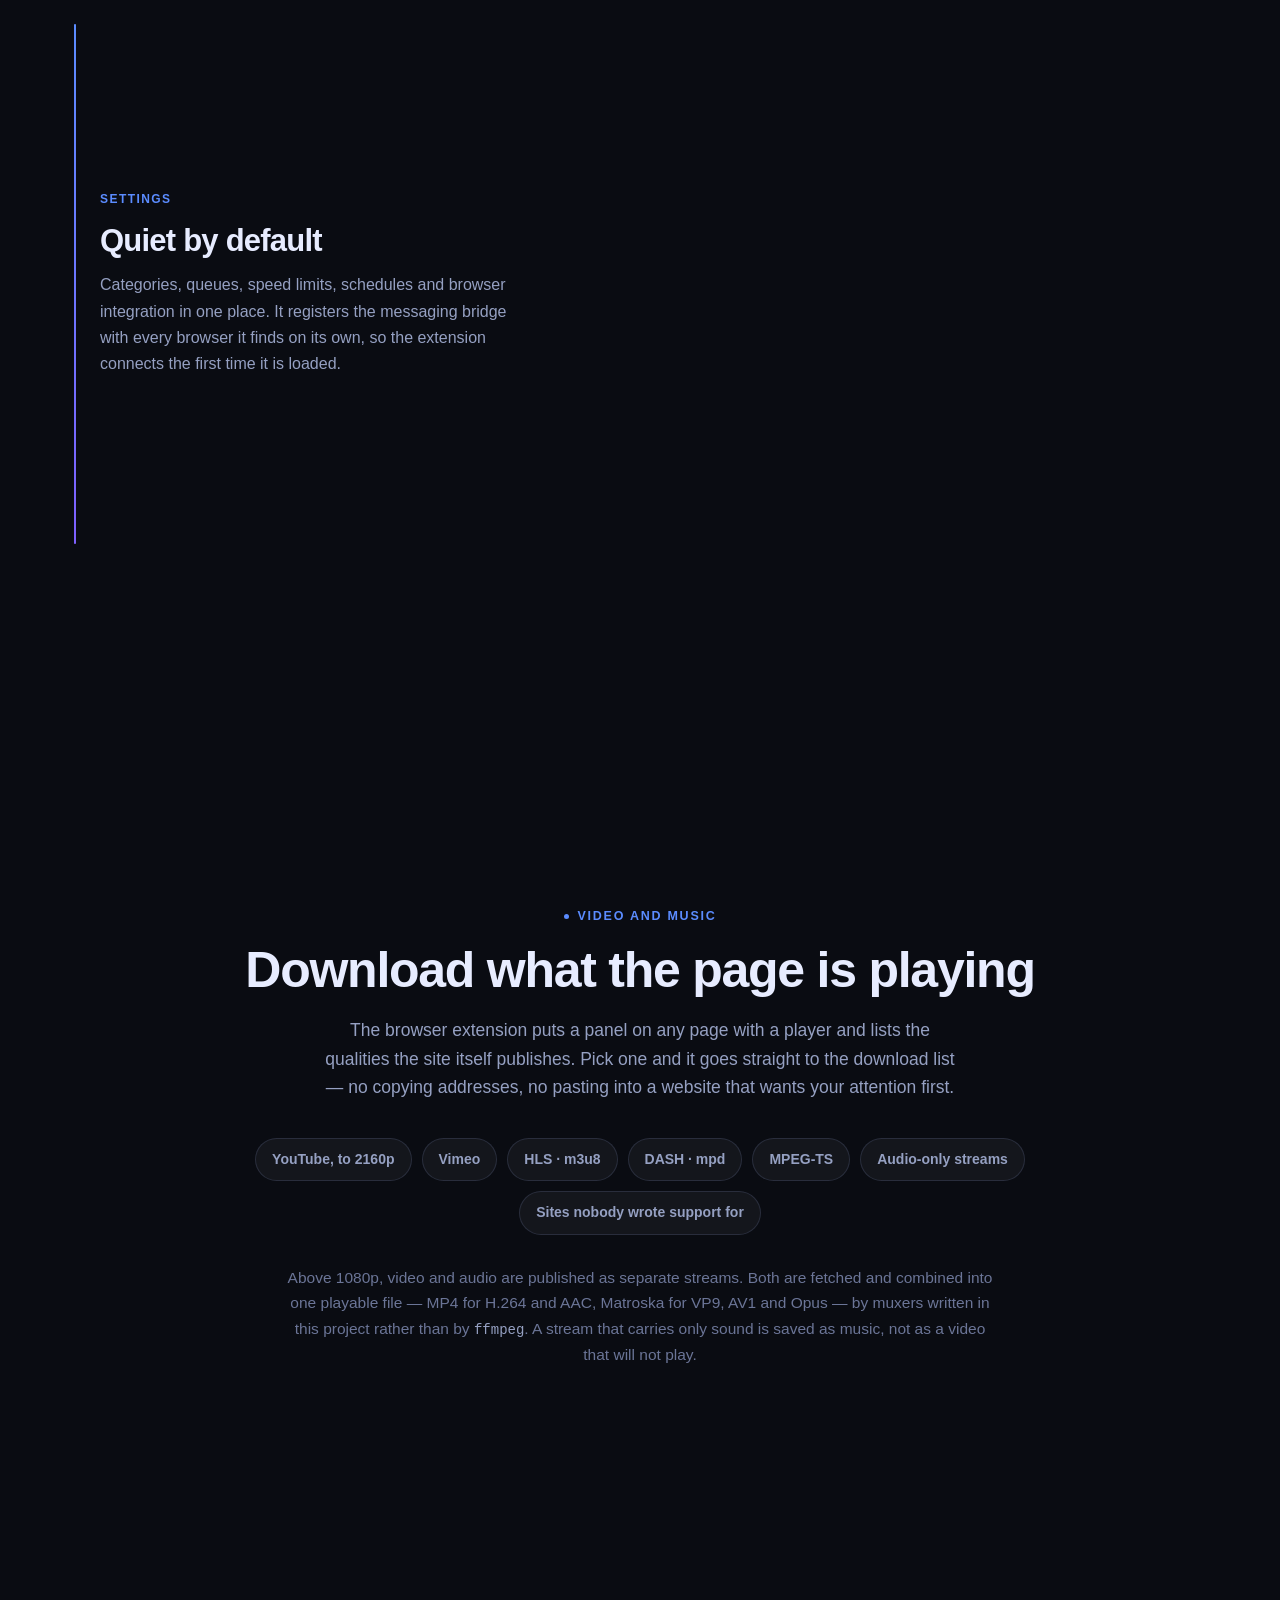
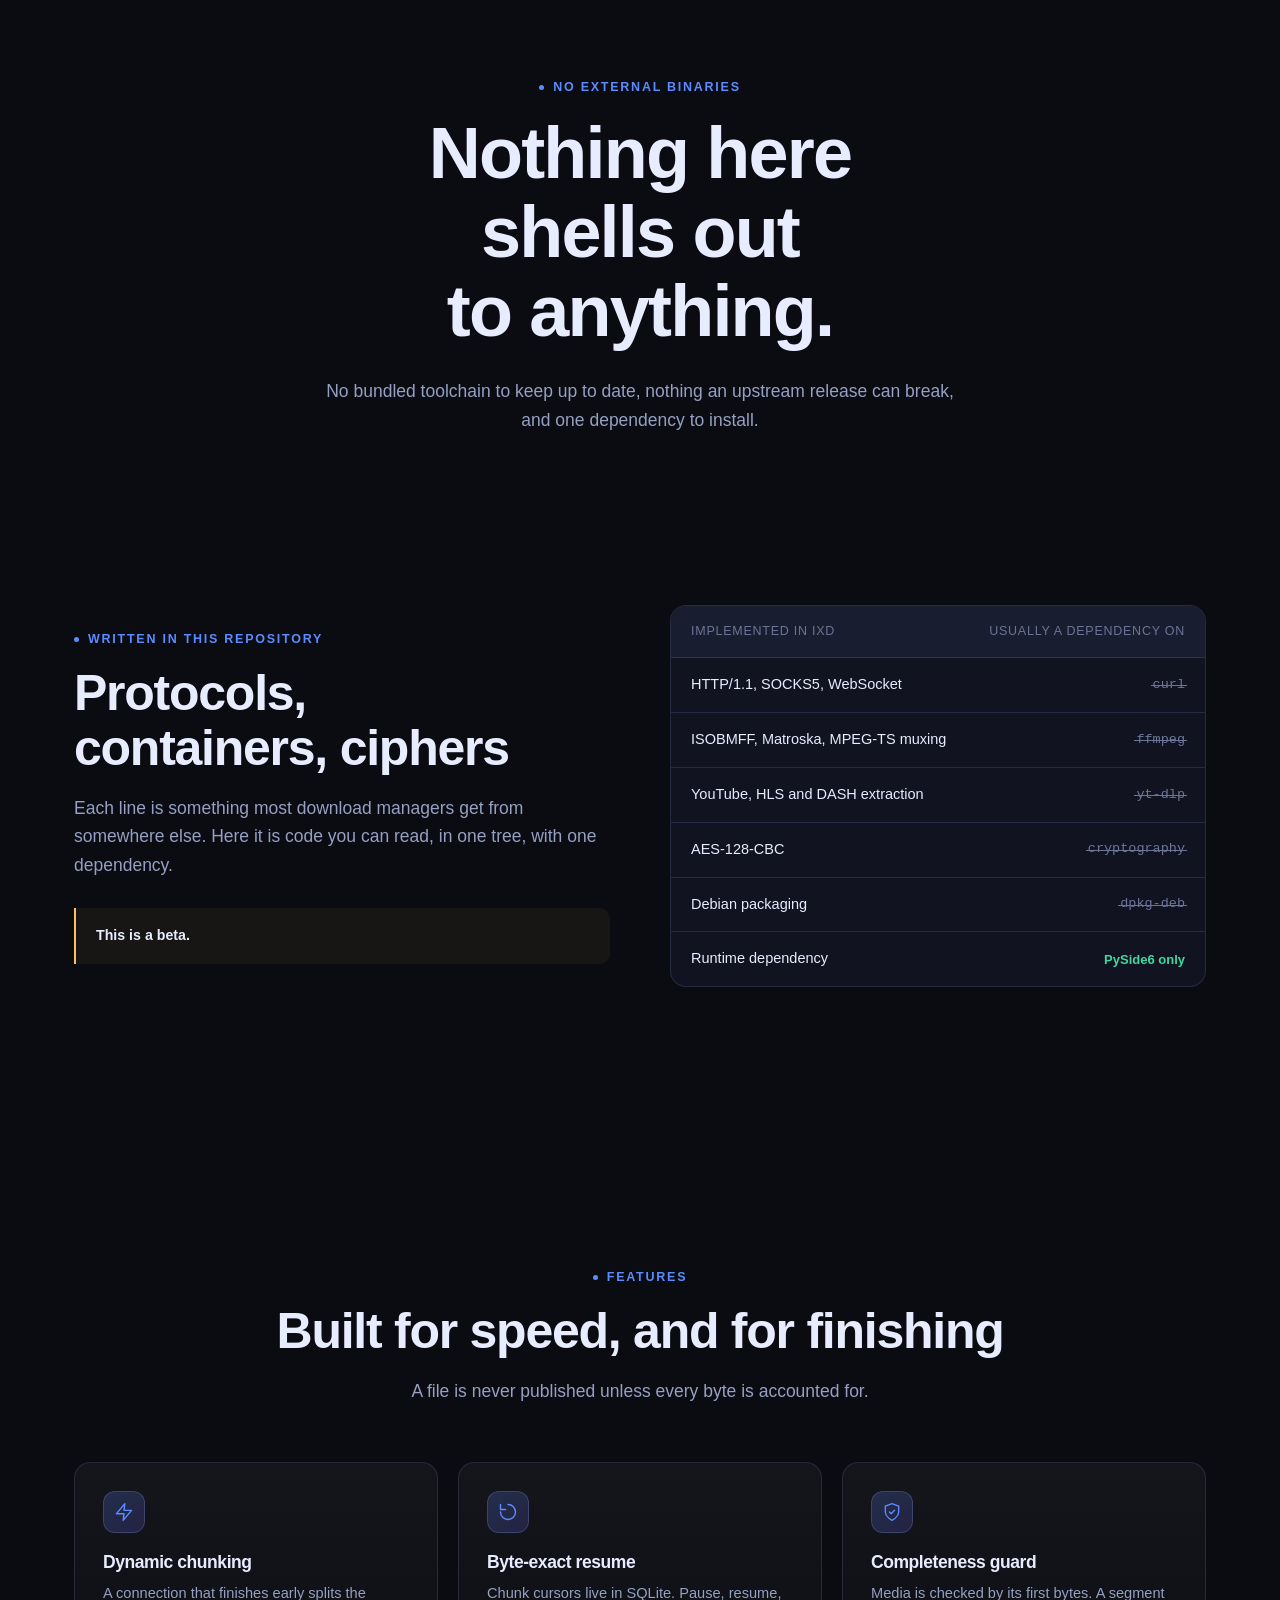
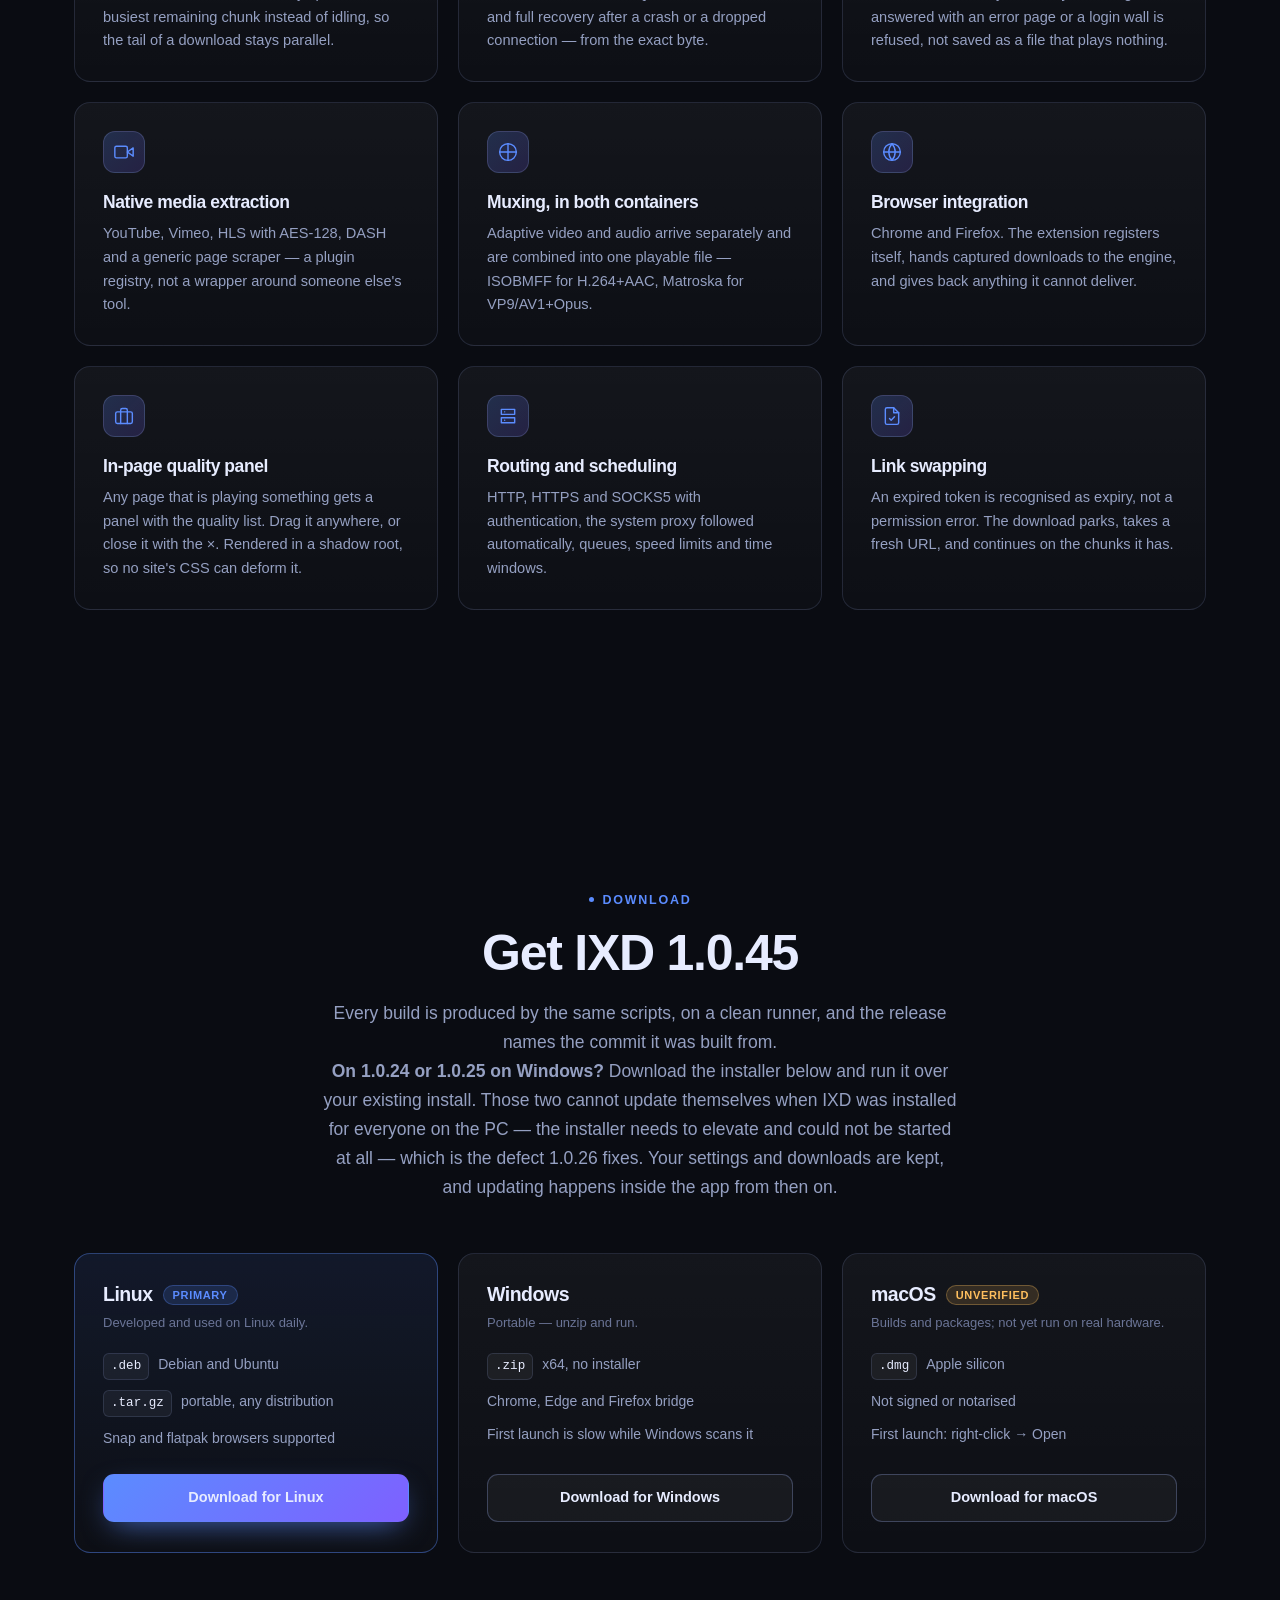
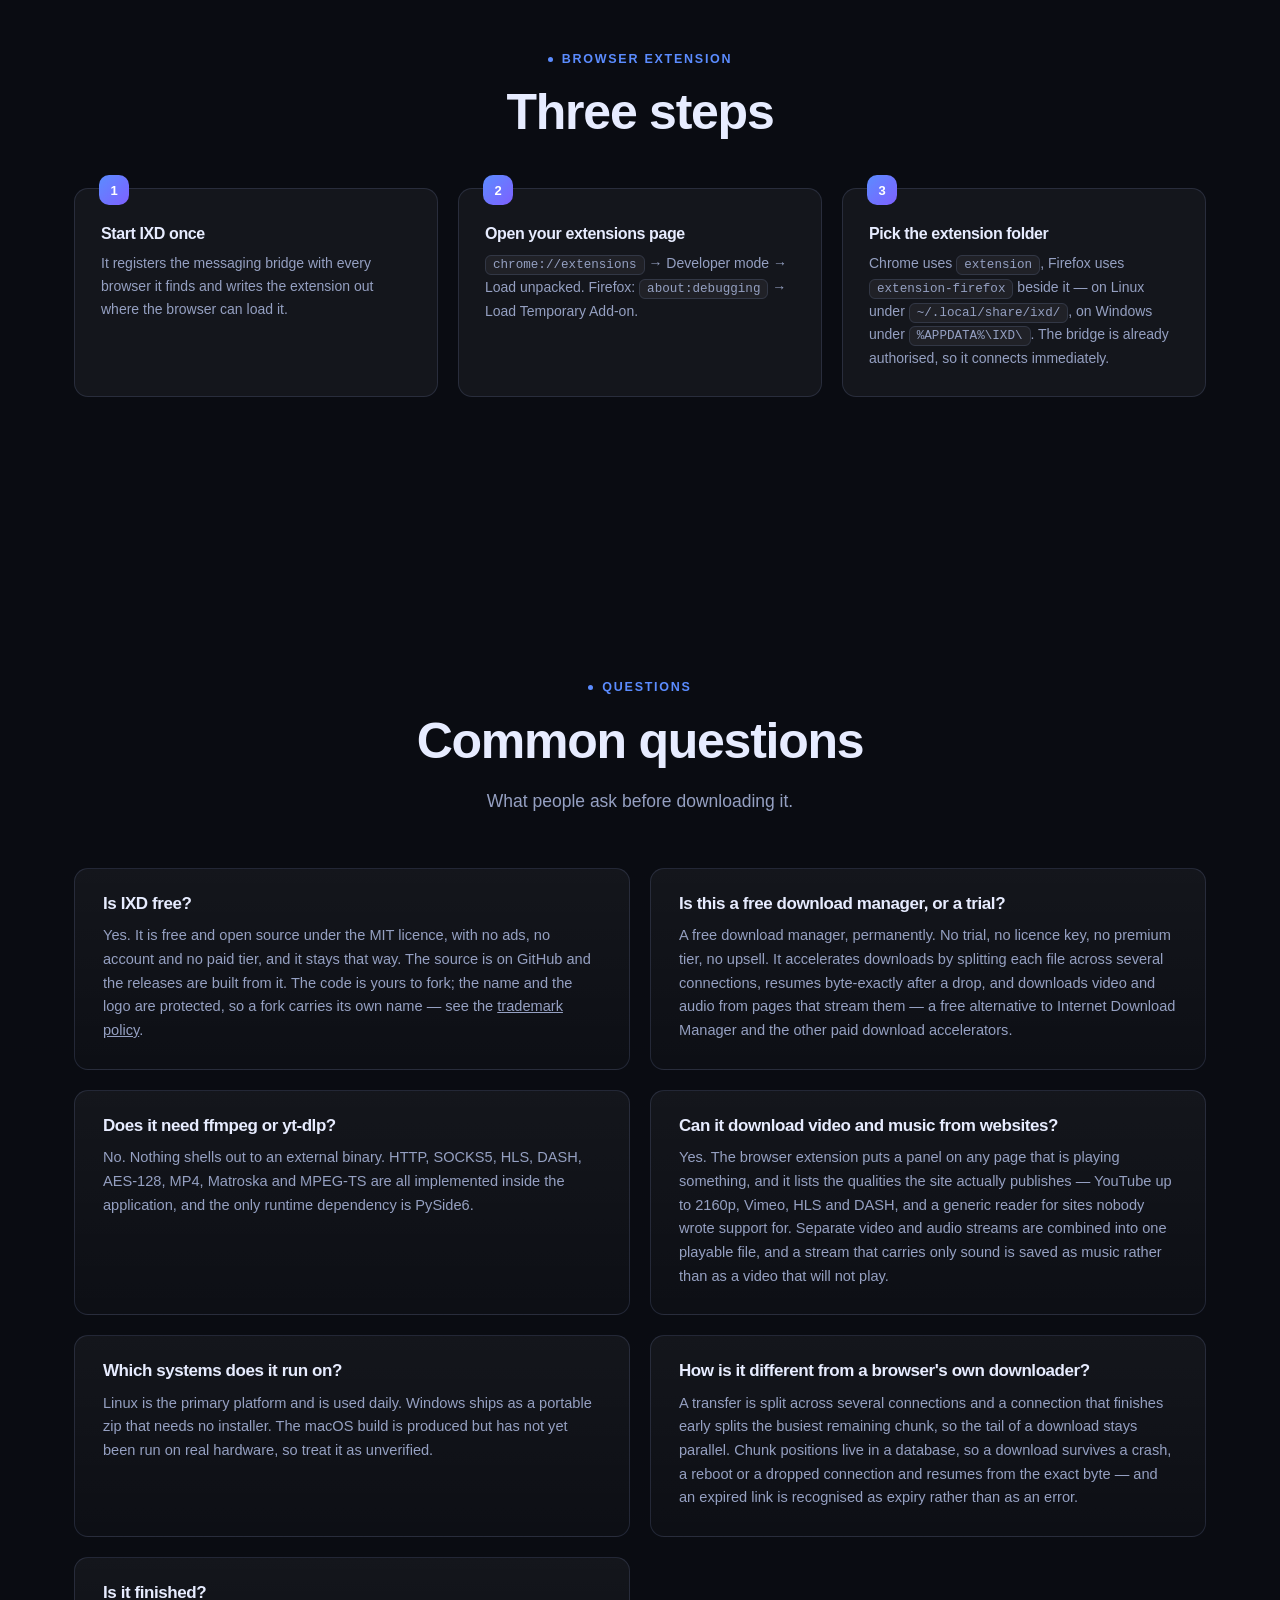
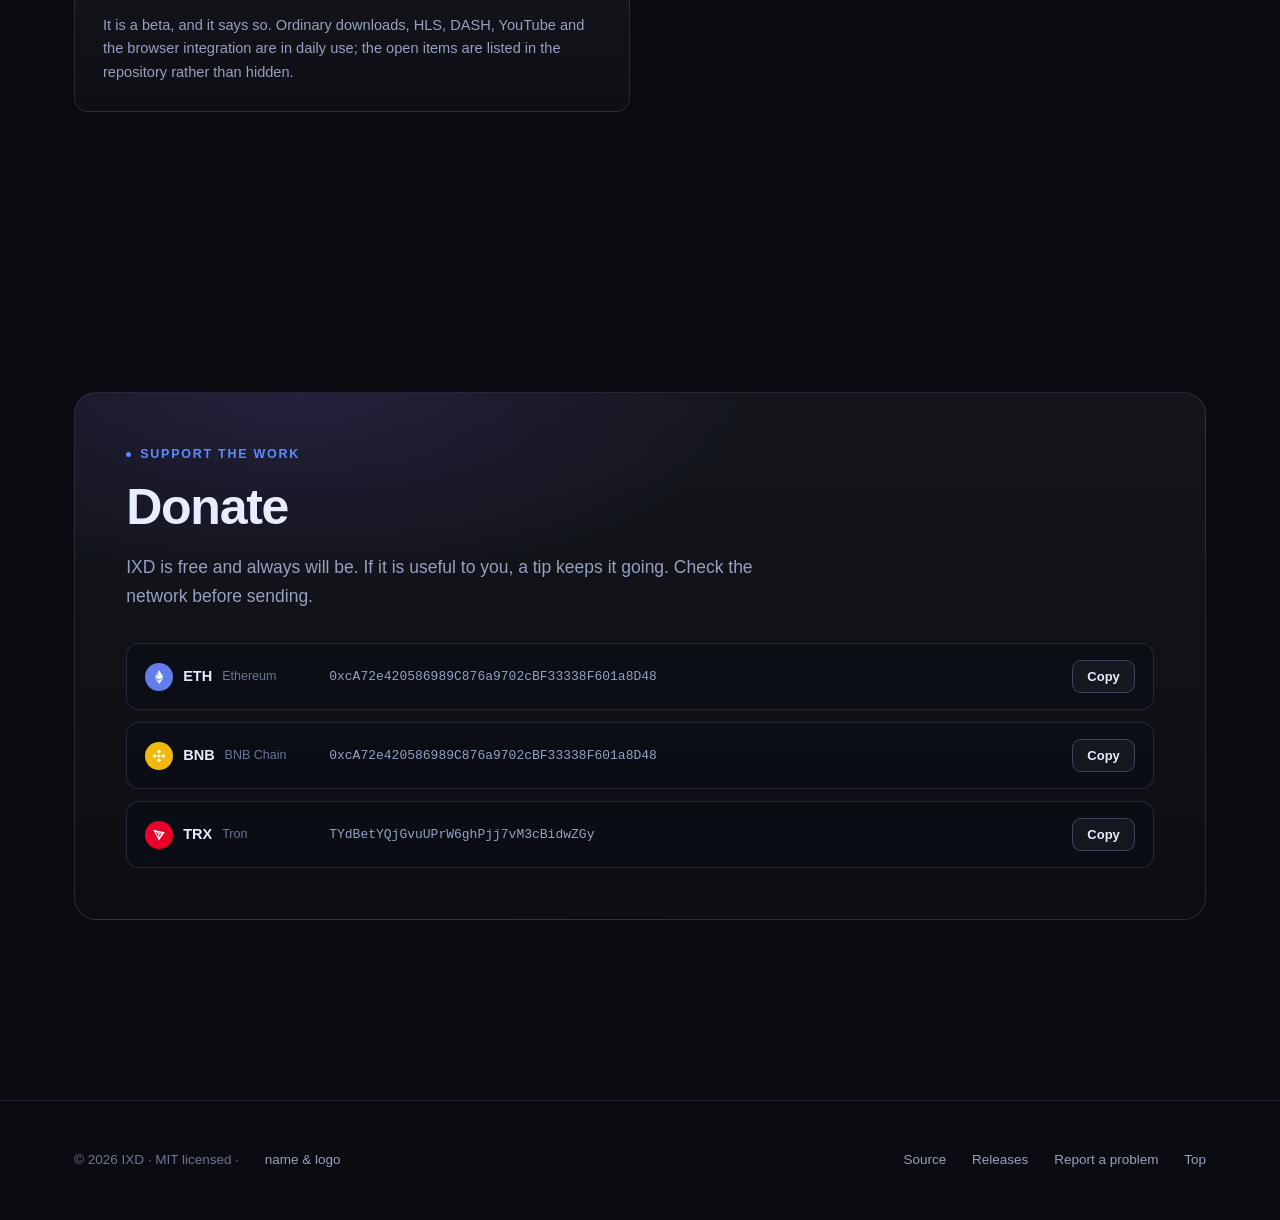
==== commit df63fa6c: "Release 1.0.45 — the .deb installs, and the window comes to the front The .deb has never been instal" ====
--- a/docs/index.html
+++ b/docs/index.html
@@ -47,7 +47,7 @@
       "applicationCategory": "UtilitiesApplication",
       "applicationSubCategory": "Download manager",
       "operatingSystem": "Linux, Windows 10/11, macOS",
-      "softwareVersion": "1.0.44",
+      "softwareVersion": "1.0.45",
       "url": "https://arminmacx.github.io/IXD/",
       "downloadUrl": "https://github.com/arminmacx/IXD/releases/latest",
       "installUrl": "https://github.com/arminmacx/IXD/releases/latest",
@@ -660,7 +660,7 @@
 <main>
 <div class="wrap">
   <div class="hero">
-    <a class="pill rise d1" href="https://github.com/arminmacx/IXD/releases/latest"><span class="dot"></span> <b>v1.0.44</b> · Linux · Windows · macOS</a>
+    <a class="pill rise d1" href="https://github.com/arminmacx/IXD/releases/latest"><span class="dot"></span> <b>v1.0.45</b> · Linux · Windows · macOS</a>
     <h1>
       <span class="line l1"><span>The free download manager</span></span>
       <span class="line l2"><span class="grad">that depends on nothing</span></span>
@@ -874,7 +874,7 @@
   <div class="wrap">
     <div class="center">
       <p class="eyebrow">Download</p>
-      <h2 id="download-h">Get IXD 1.0.44</h2>
+      <h2 id="download-h">Get IXD 1.0.45</h2>
       <p class="sub">Every build is produced by the same scripts, on a clean runner, and the release names the commit it was built from.</p>
       <p class="sub"><strong>On 1.0.24 or 1.0.25 on Windows?</strong> Download the installer below and run it over your existing install. Those two cannot update themselves when IXD was installed for everyone on the PC — the installer needs to elevate and could not be started at all — which is the defect 1.0.26 fixes. Your settings and downloads are kept, and updating happens inside the app from then on.</p>
     </div>
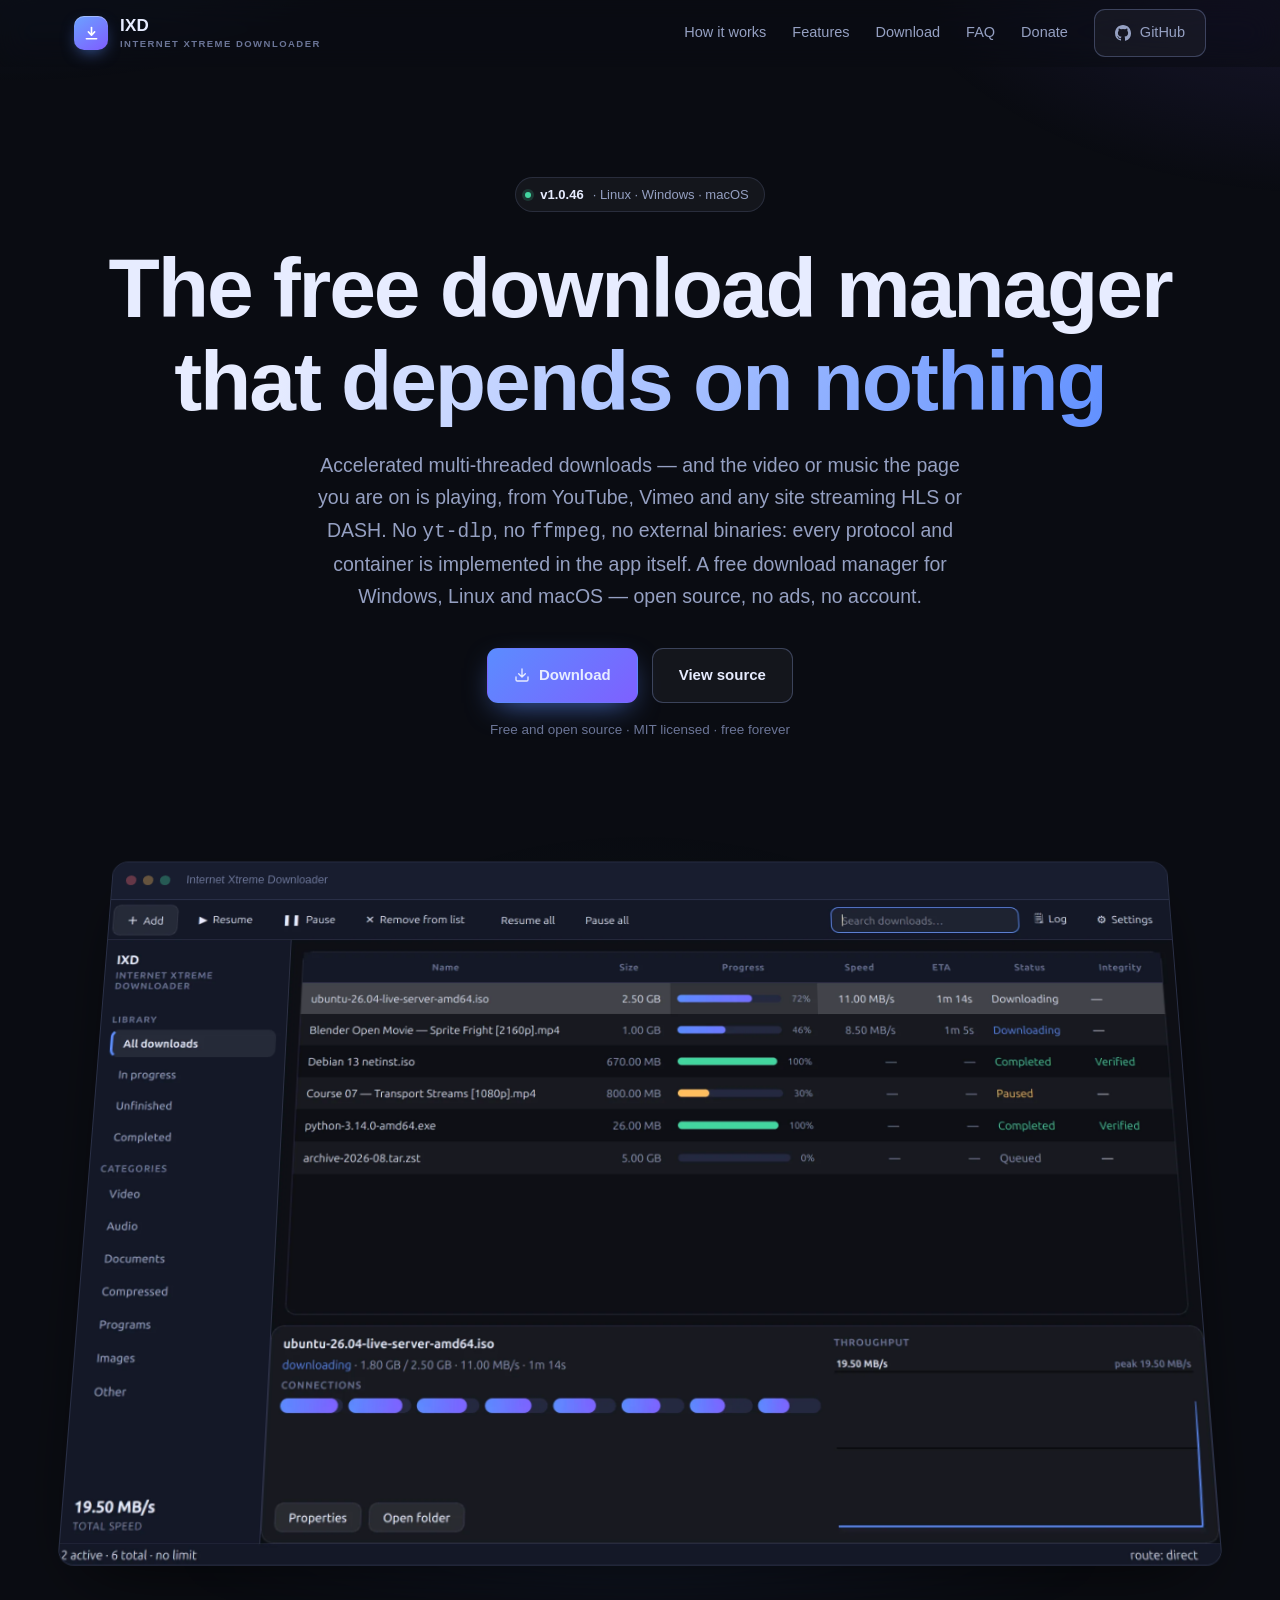
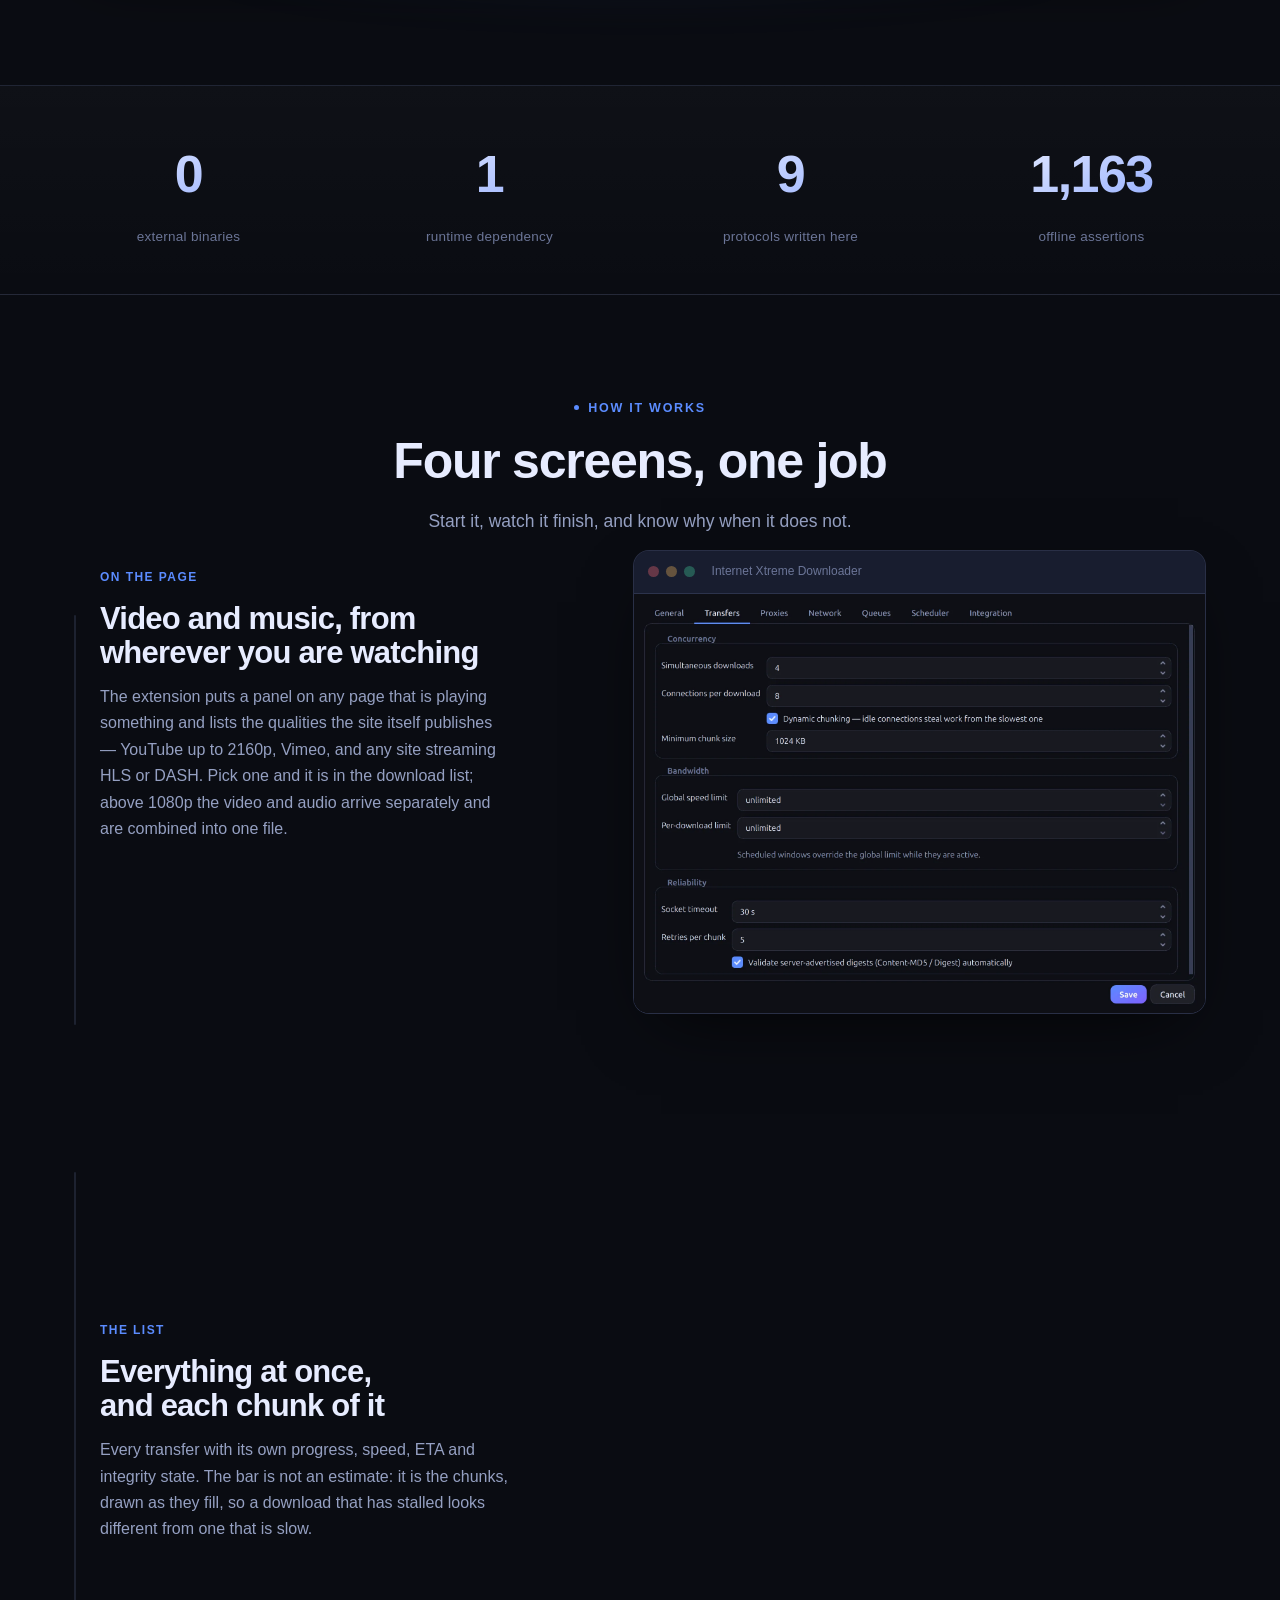
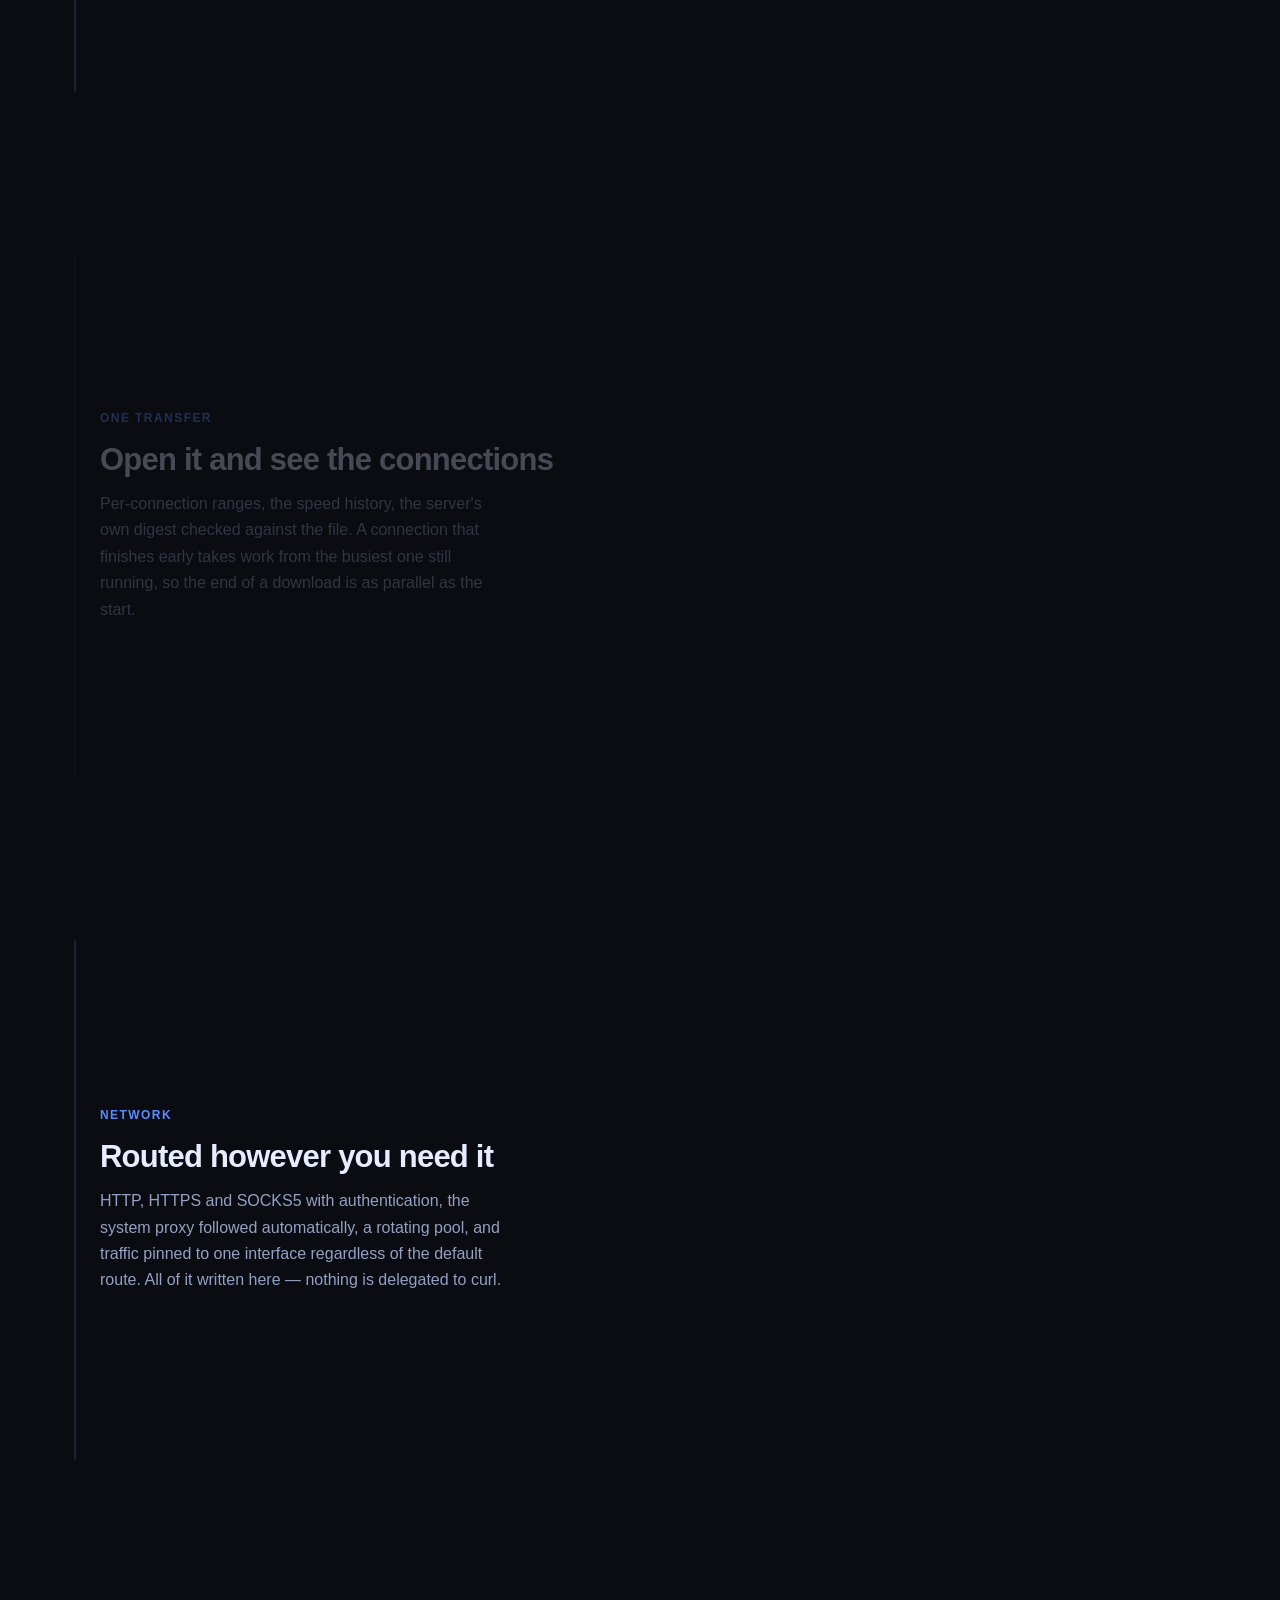
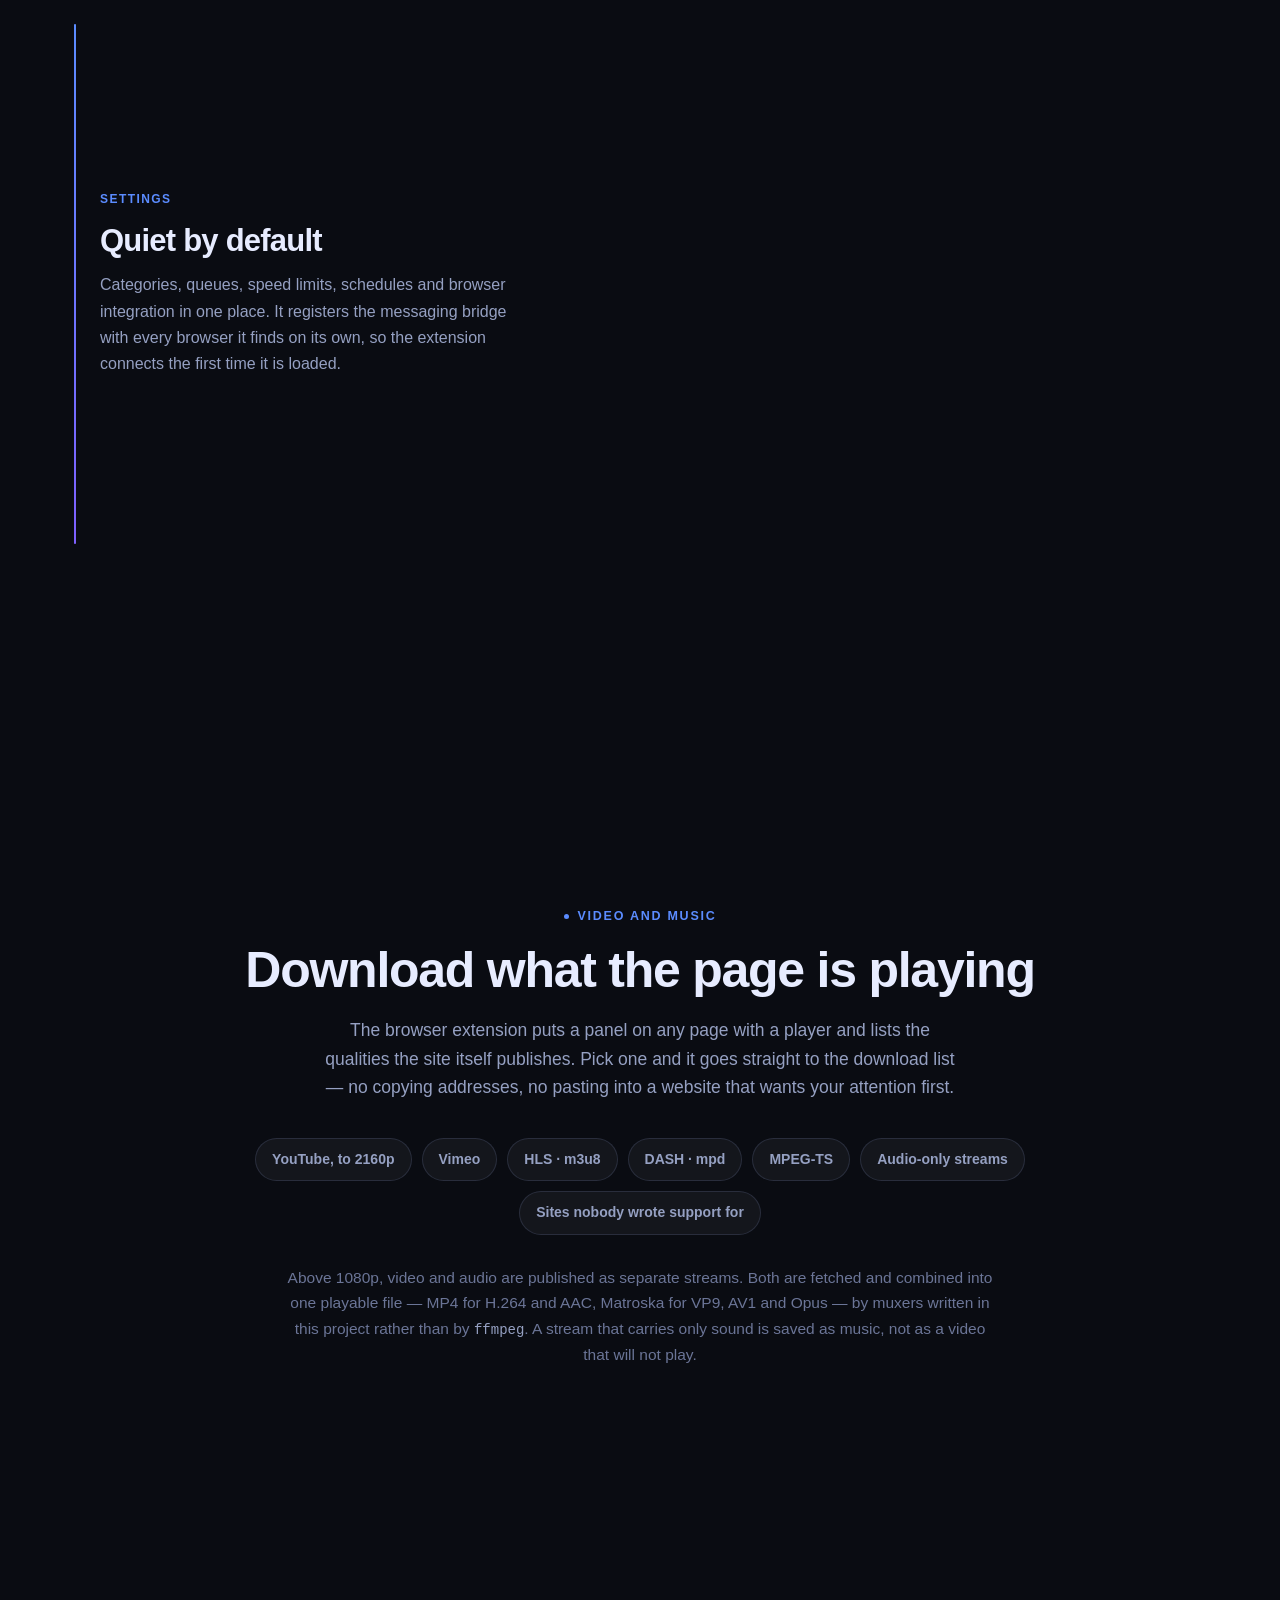
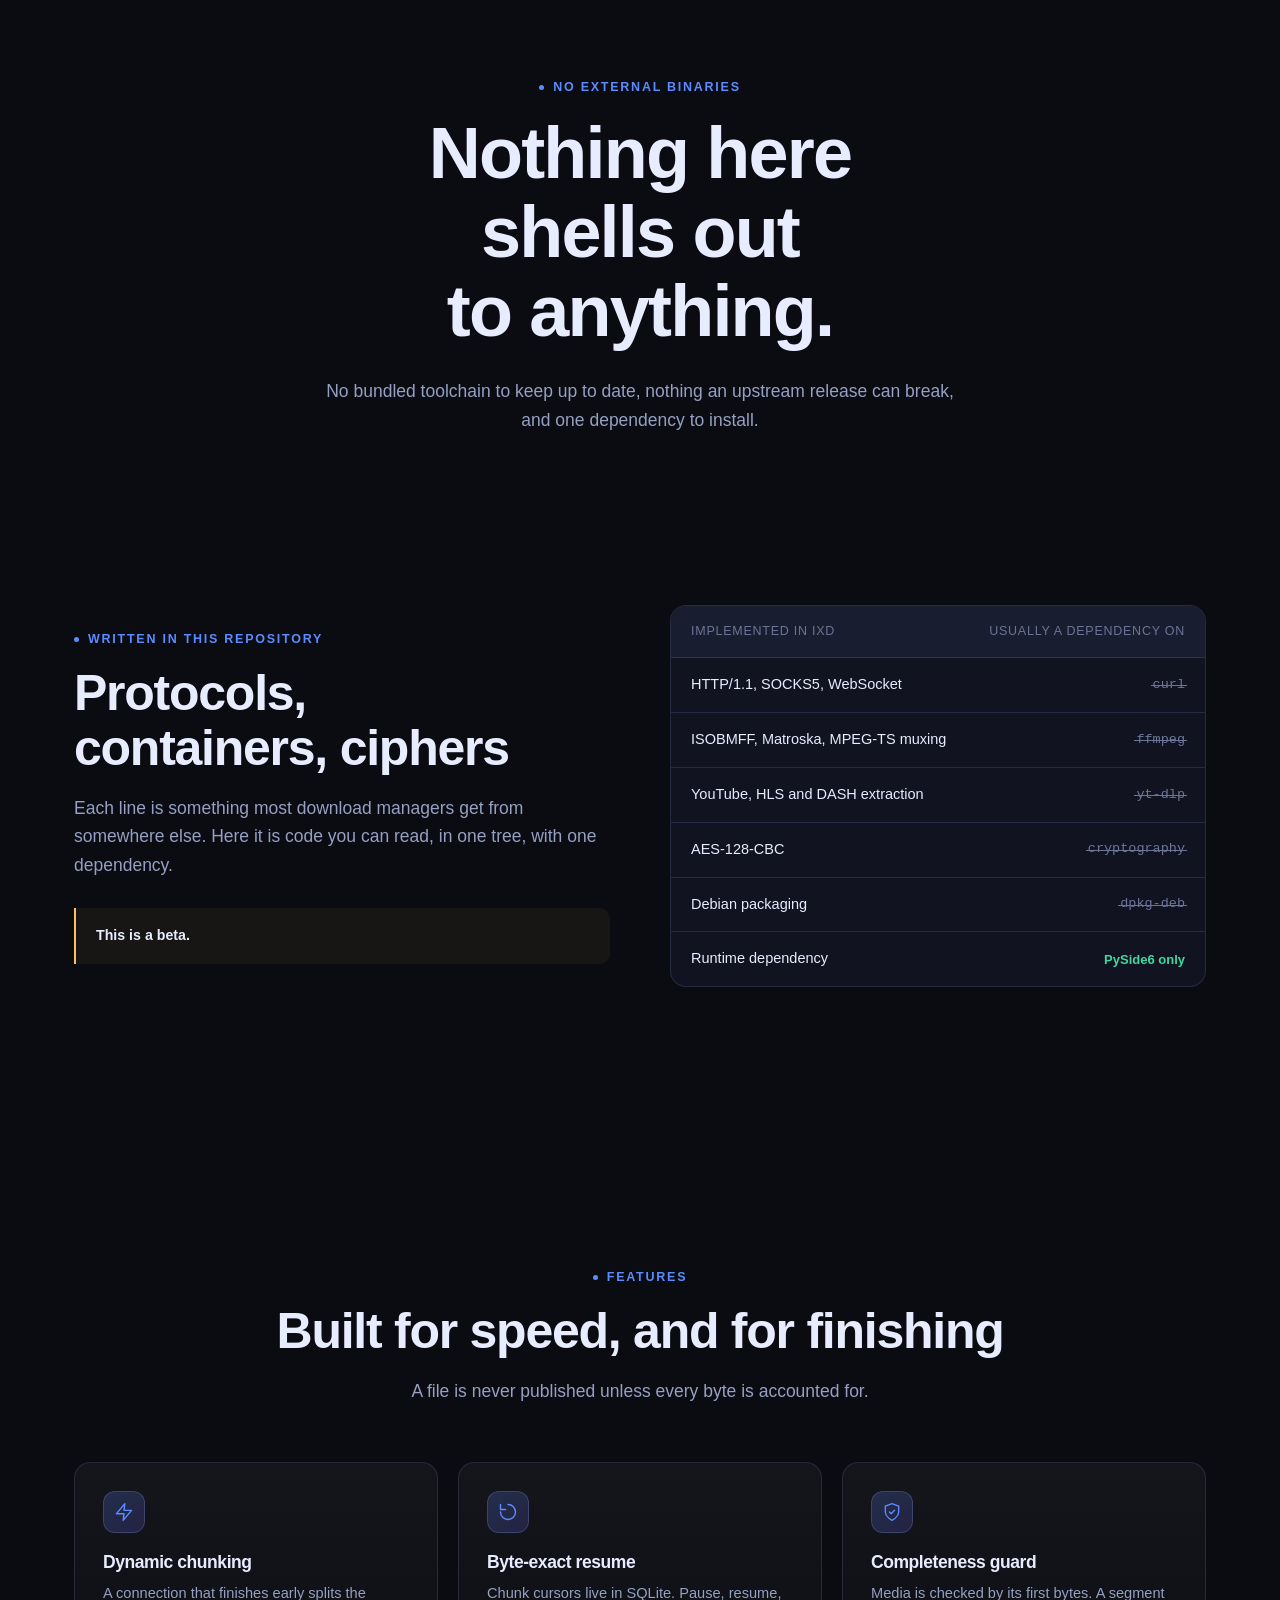
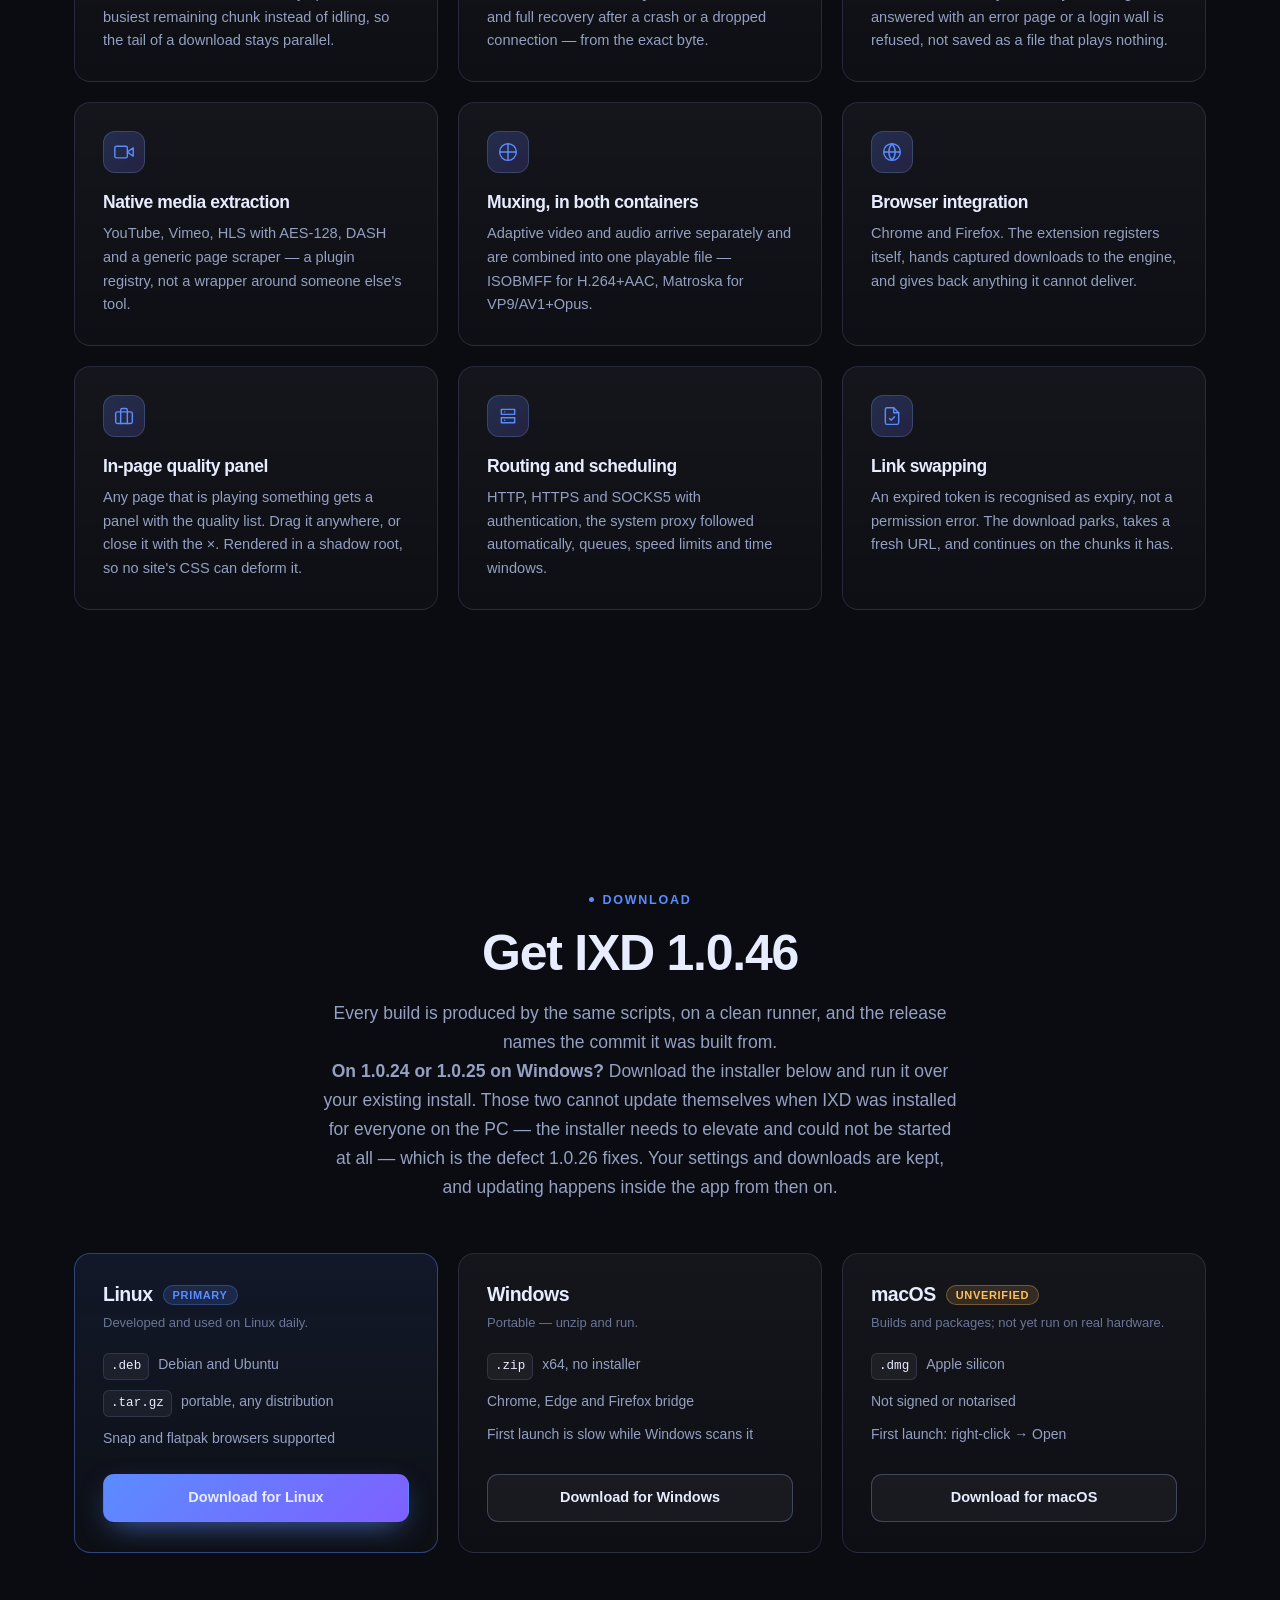
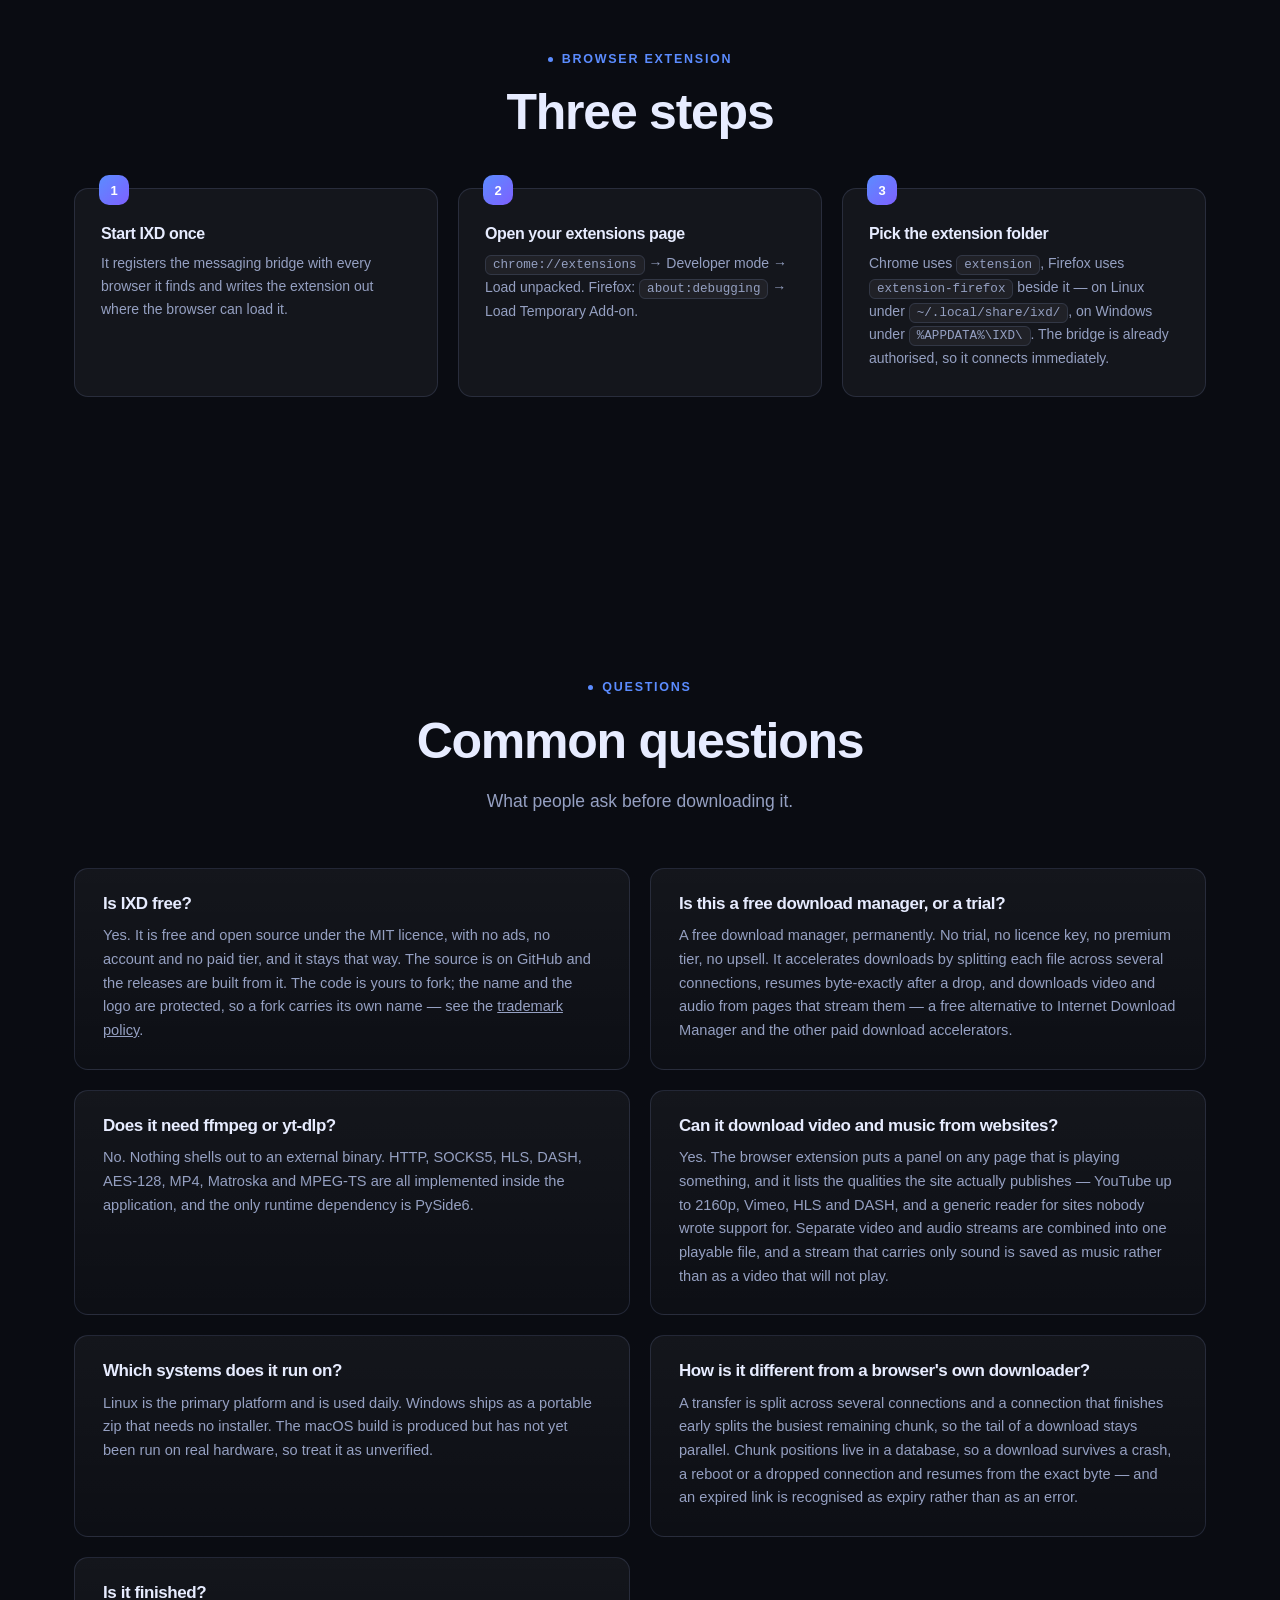
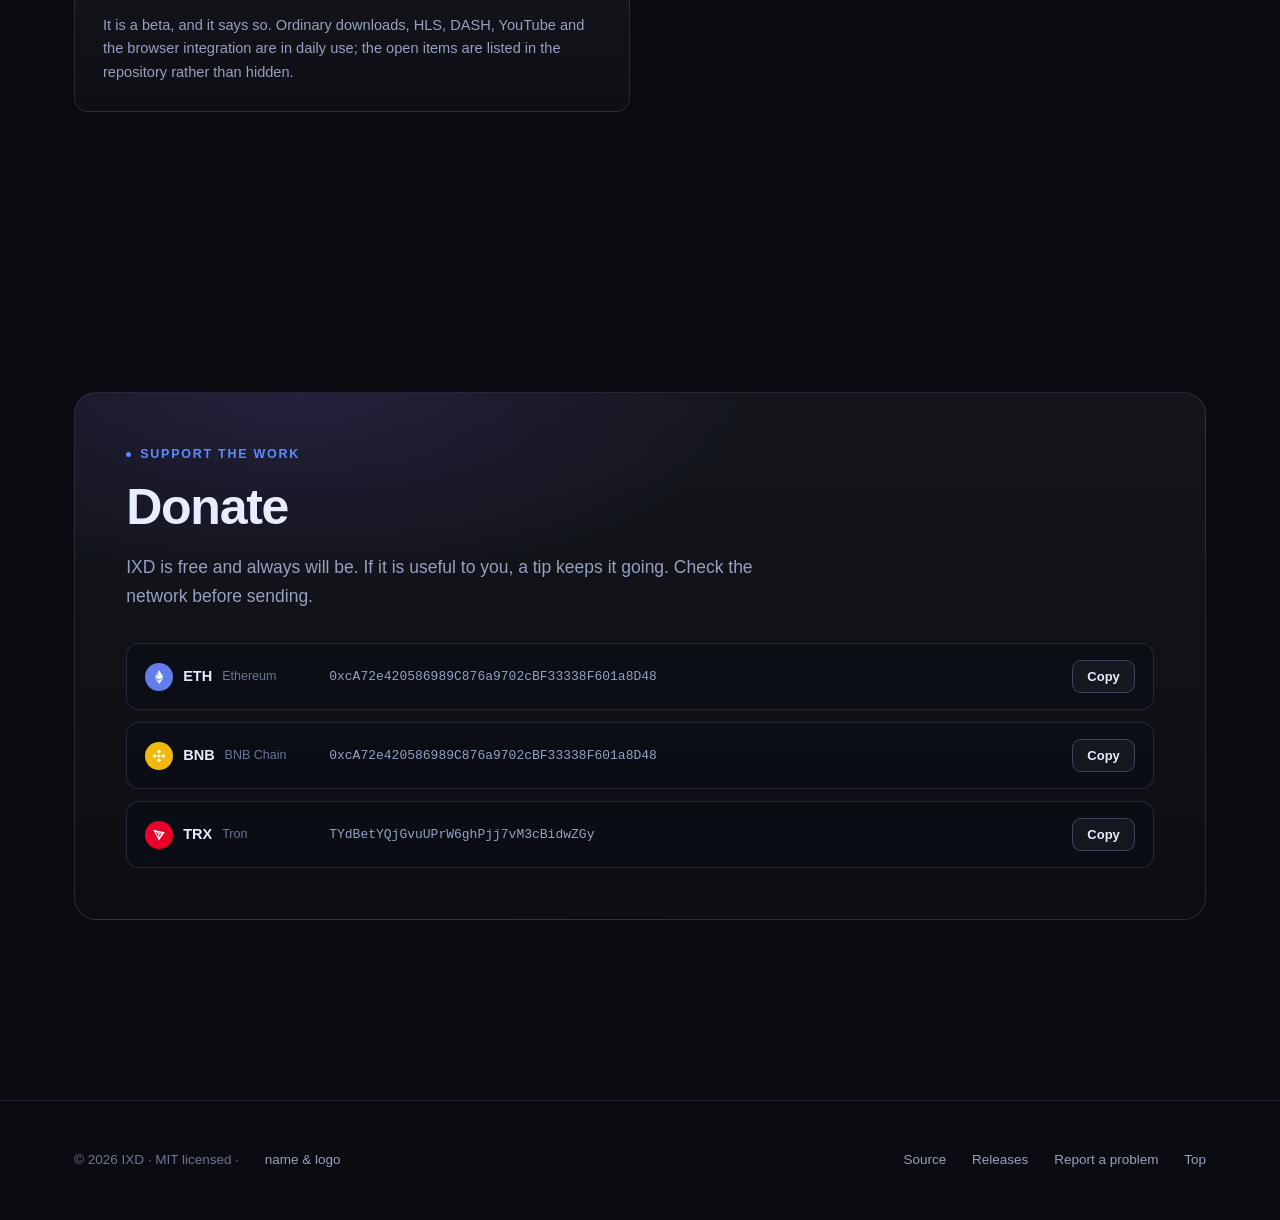
==== commit e20eb84a: "Release 1.0.46 — Instagram videos can be downloaded The menu offered one row reading 'Video - m4a', " ====
--- a/docs/index.html
+++ b/docs/index.html
@@ -47,7 +47,7 @@
       "applicationCategory": "UtilitiesApplication",
       "applicationSubCategory": "Download manager",
       "operatingSystem": "Linux, Windows 10/11, macOS",
-      "softwareVersion": "1.0.45",
+      "softwareVersion": "1.0.46",
       "url": "https://arminmacx.github.io/IXD/",
       "downloadUrl": "https://github.com/arminmacx/IXD/releases/latest",
       "installUrl": "https://github.com/arminmacx/IXD/releases/latest",
@@ -660,7 +660,7 @@
 <main>
 <div class="wrap">
   <div class="hero">
-    <a class="pill rise d1" href="https://github.com/arminmacx/IXD/releases/latest"><span class="dot"></span> <b>v1.0.45</b> · Linux · Windows · macOS</a>
+    <a class="pill rise d1" href="https://github.com/arminmacx/IXD/releases/latest"><span class="dot"></span> <b>v1.0.46</b> · Linux · Windows · macOS</a>
     <h1>
       <span class="line l1"><span>The free download manager</span></span>
       <span class="line l2"><span class="grad">that depends on nothing</span></span>
@@ -874,7 +874,7 @@
   <div class="wrap">
     <div class="center">
       <p class="eyebrow">Download</p>
-      <h2 id="download-h">Get IXD 1.0.45</h2>
+      <h2 id="download-h">Get IXD 1.0.46</h2>
       <p class="sub">Every build is produced by the same scripts, on a clean runner, and the release names the commit it was built from.</p>
       <p class="sub"><strong>On 1.0.24 or 1.0.25 on Windows?</strong> Download the installer below and run it over your existing install. Those two cannot update themselves when IXD was installed for everyone on the PC — the installer needs to elevate and could not be started at all — which is the defect 1.0.26 fixes. Your settings and downloads are kept, and updating happens inside the app from then on.</p>
     </div>
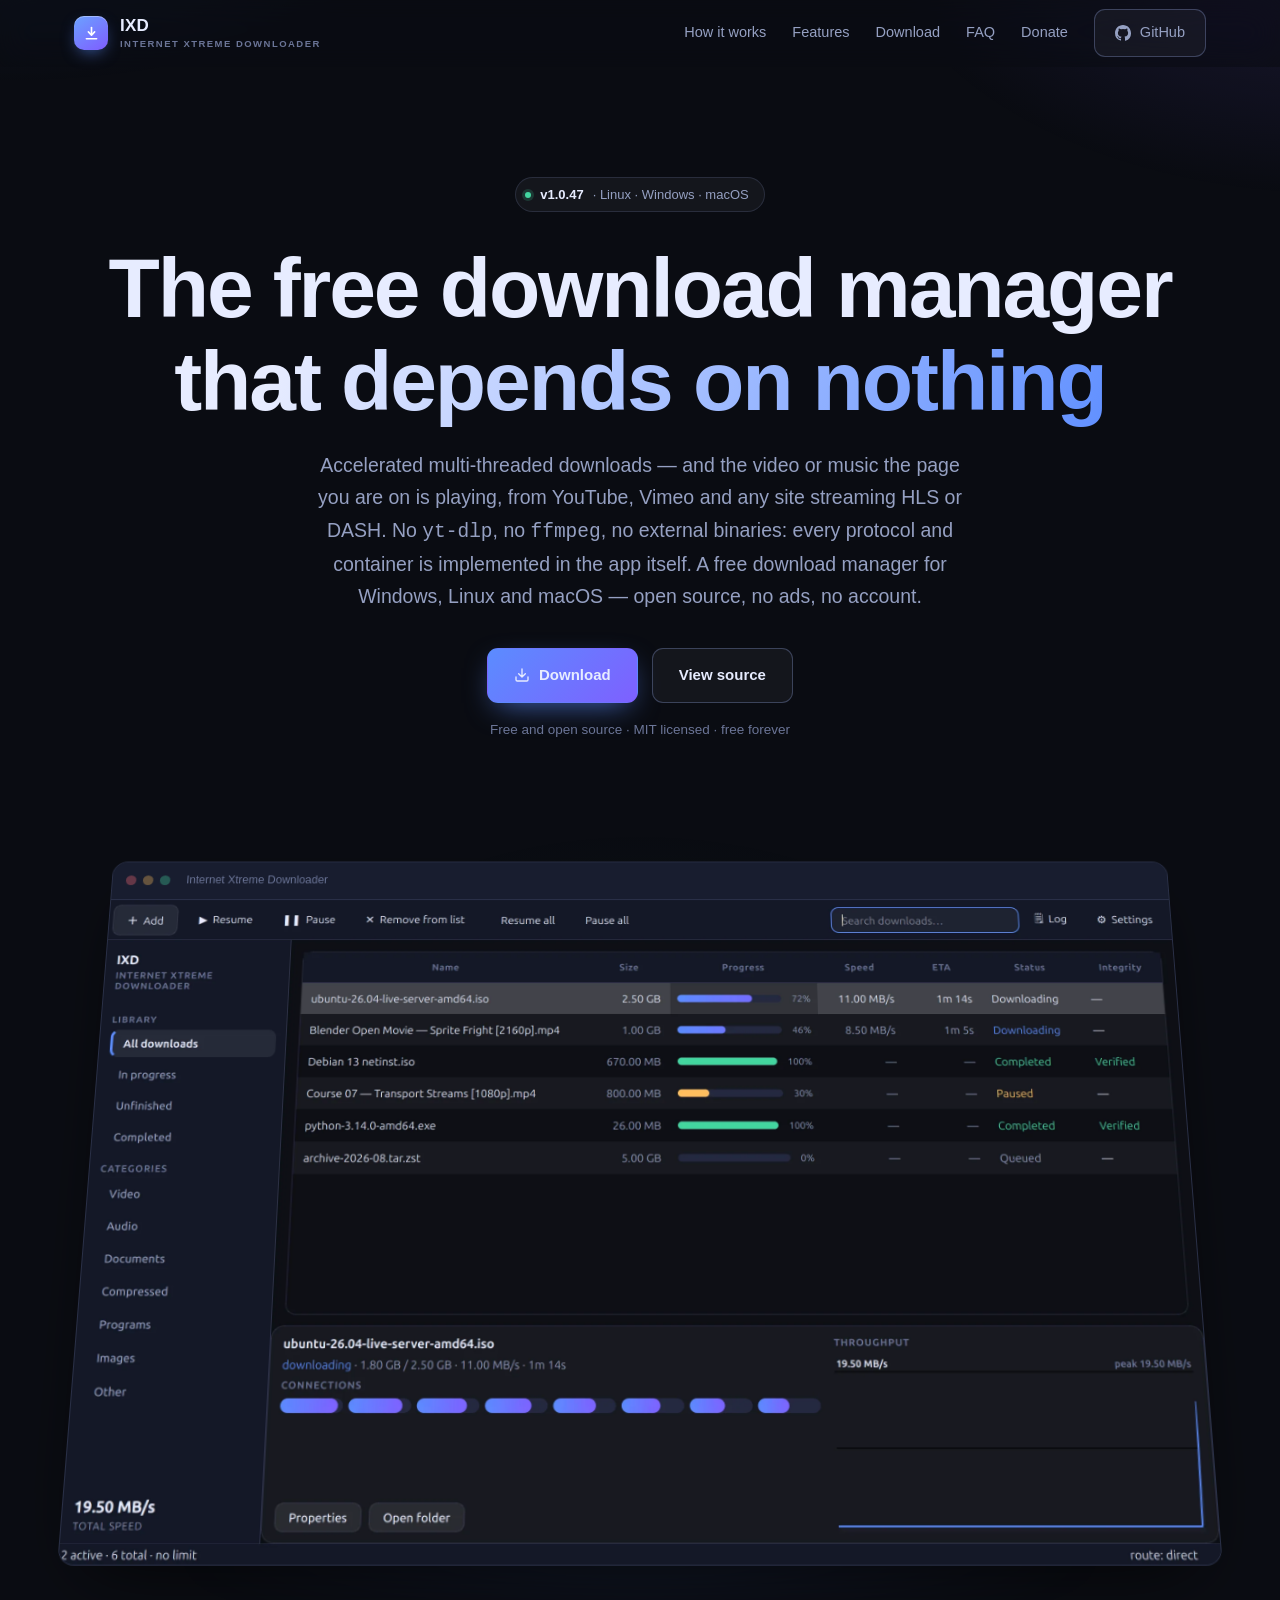
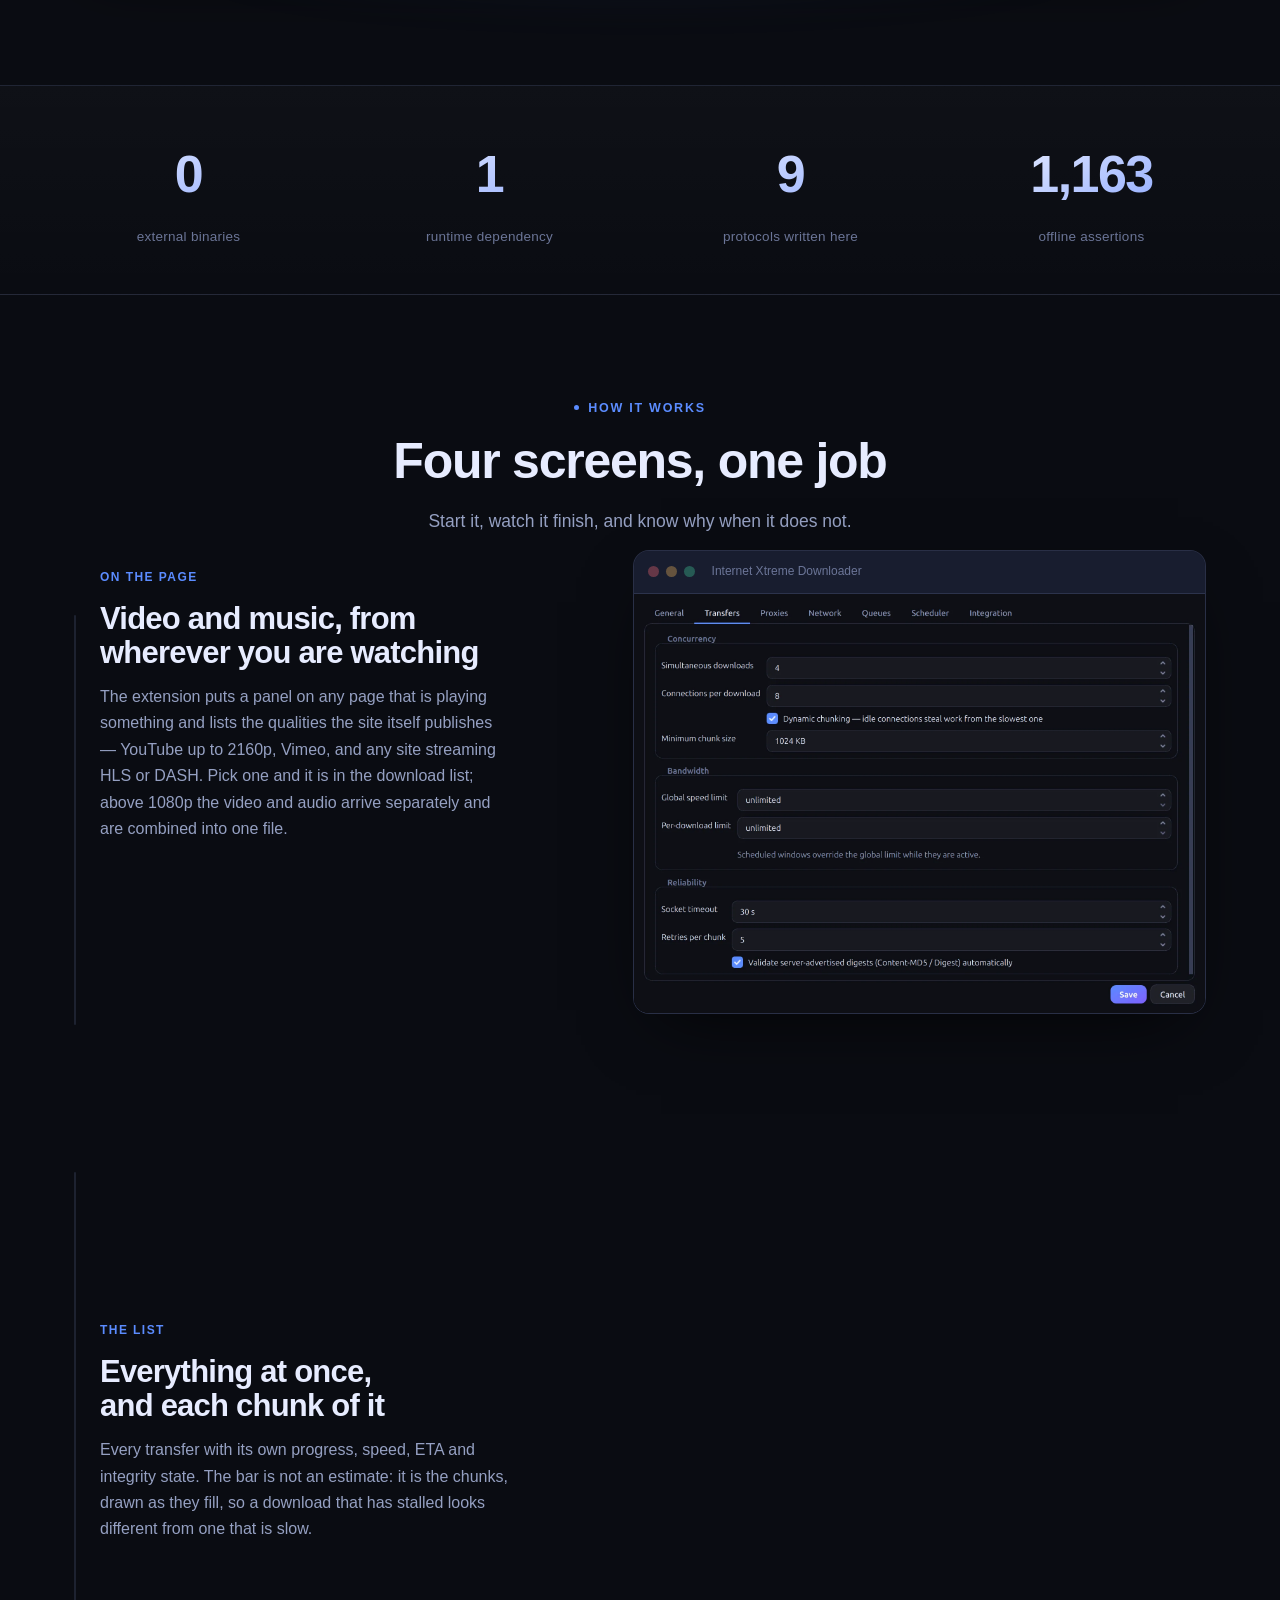
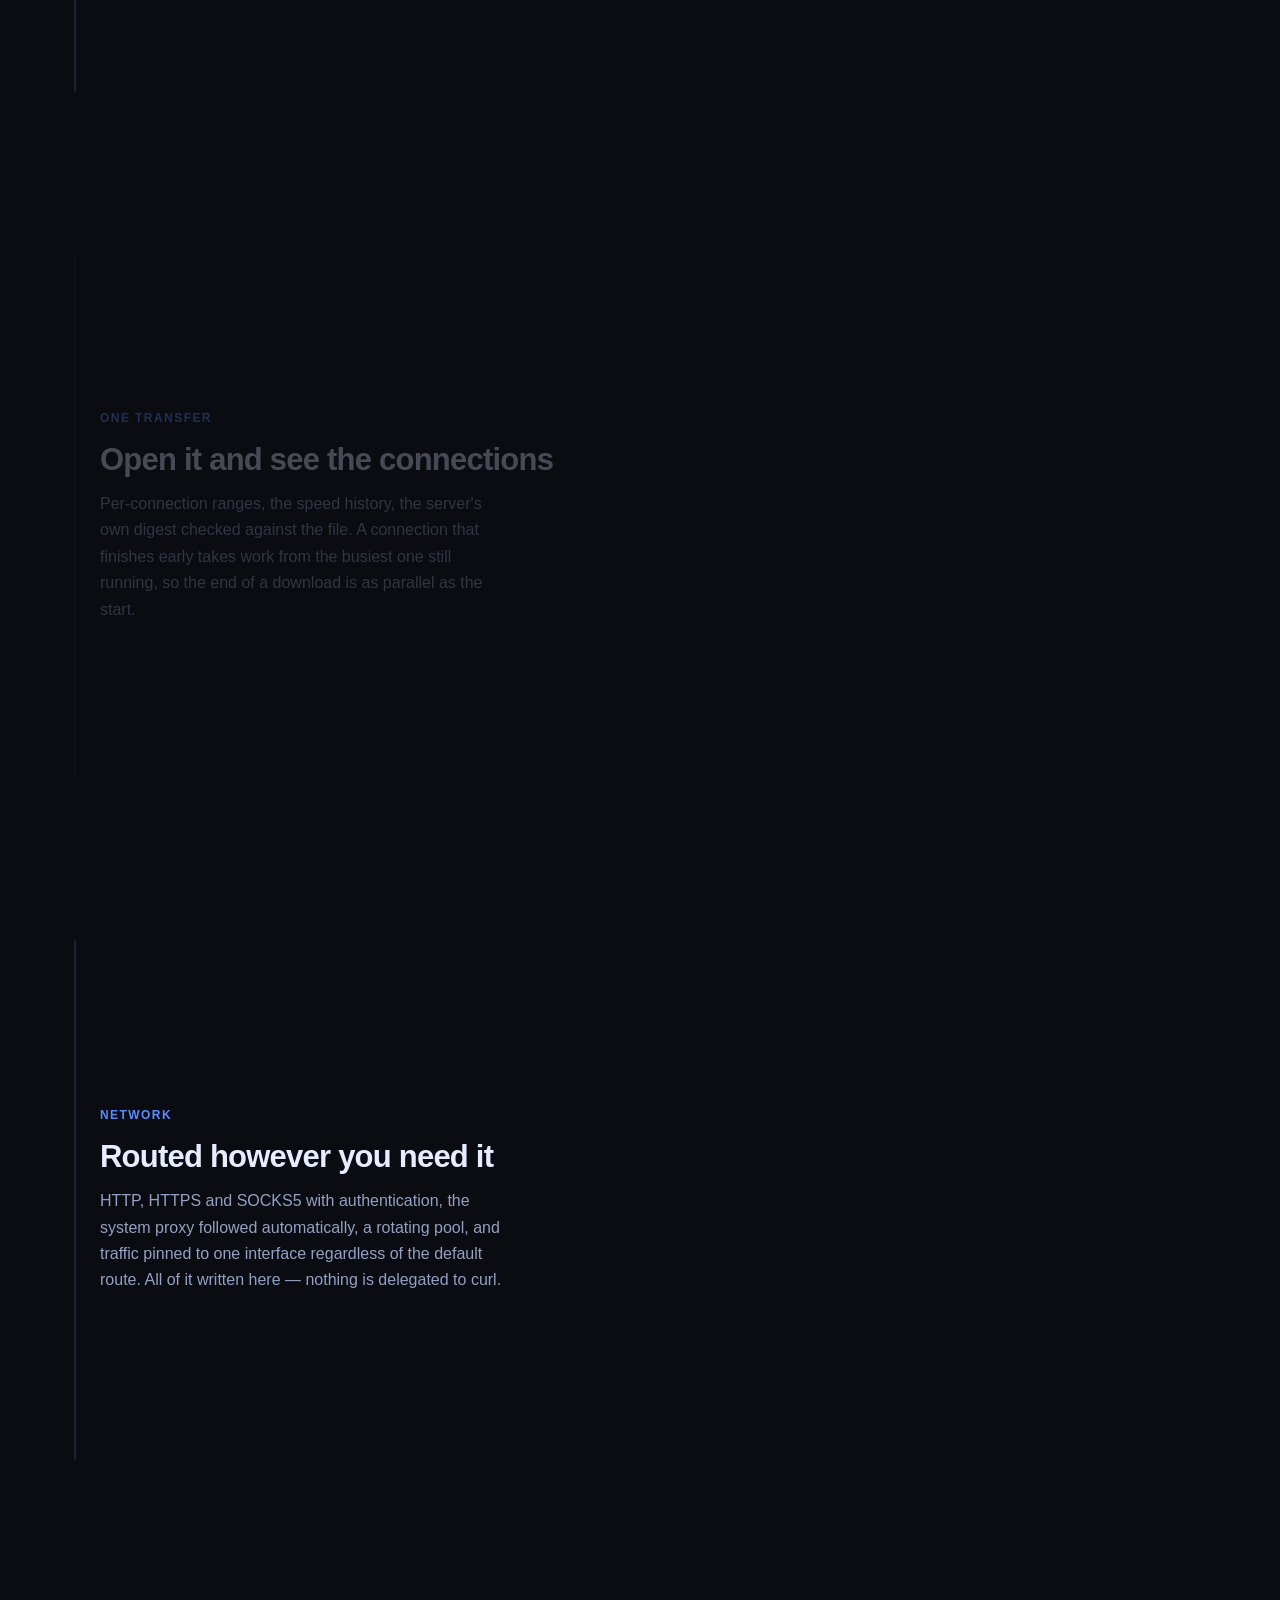
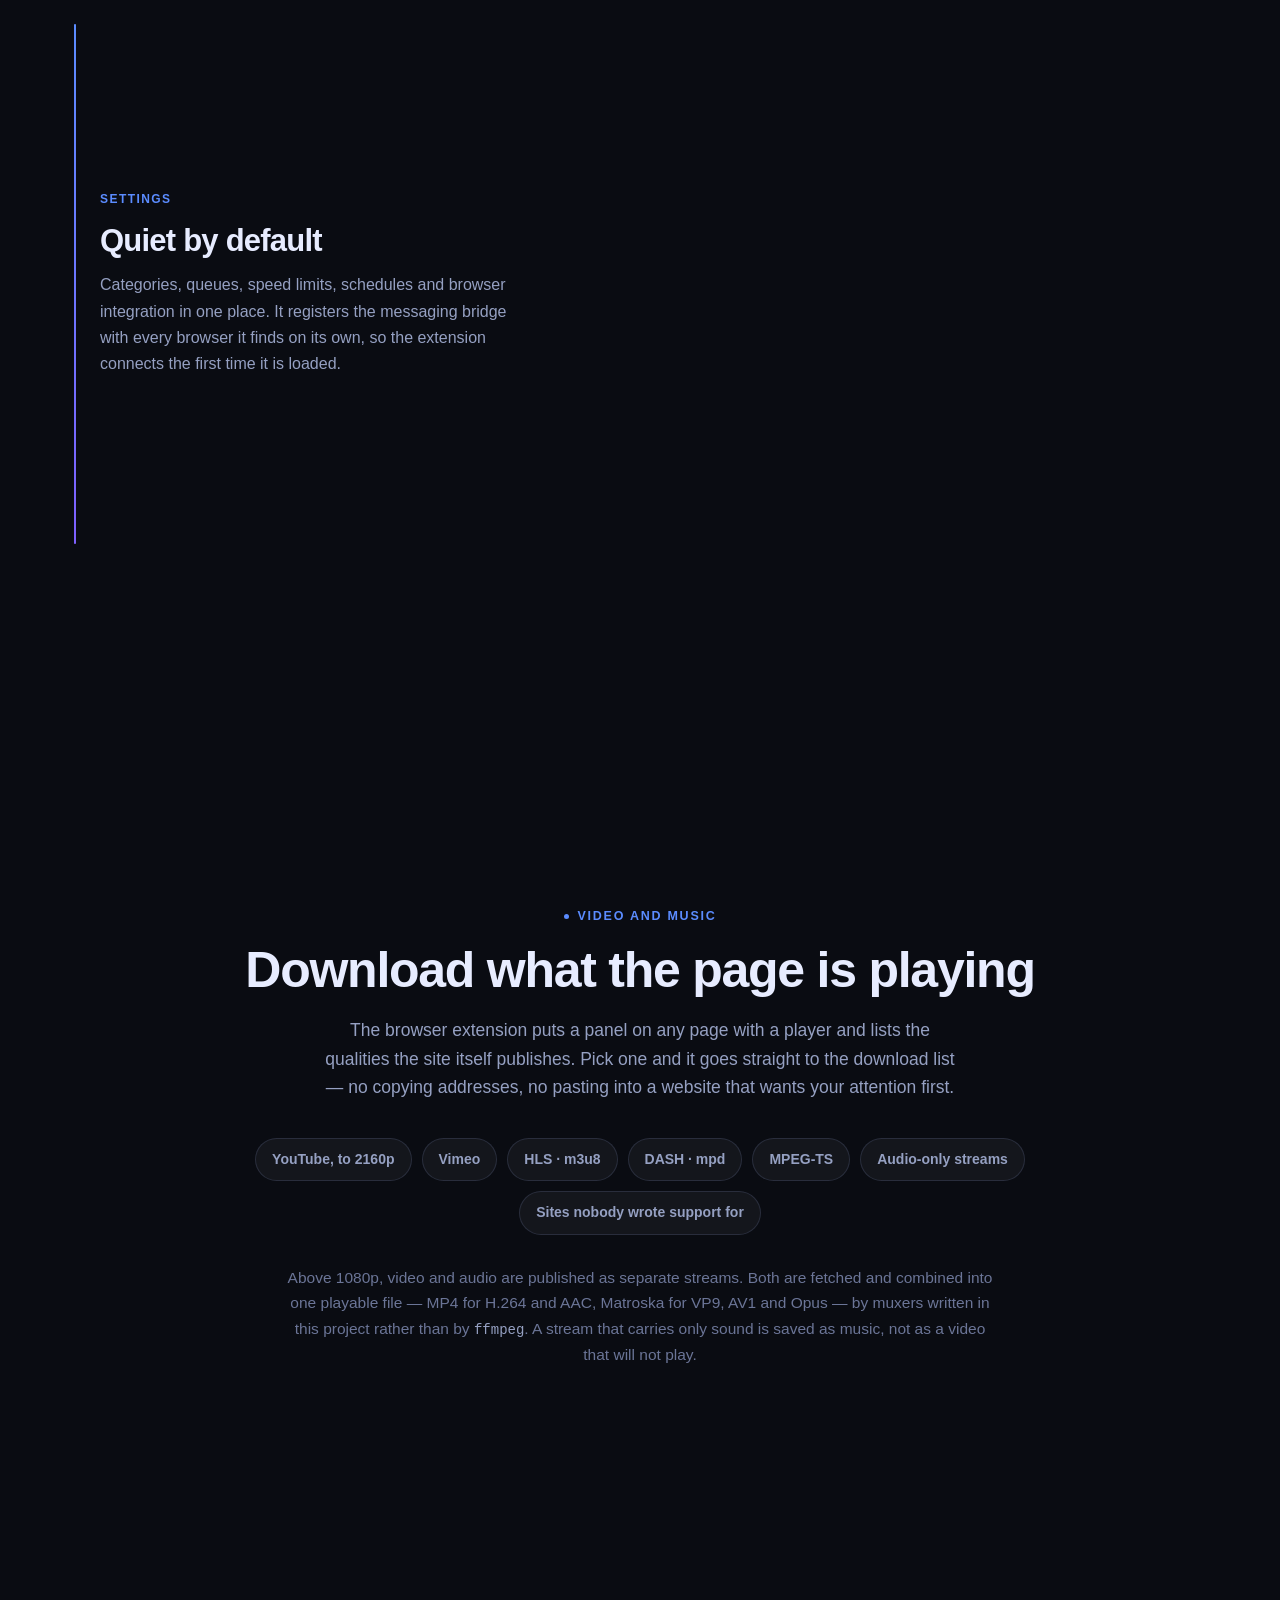
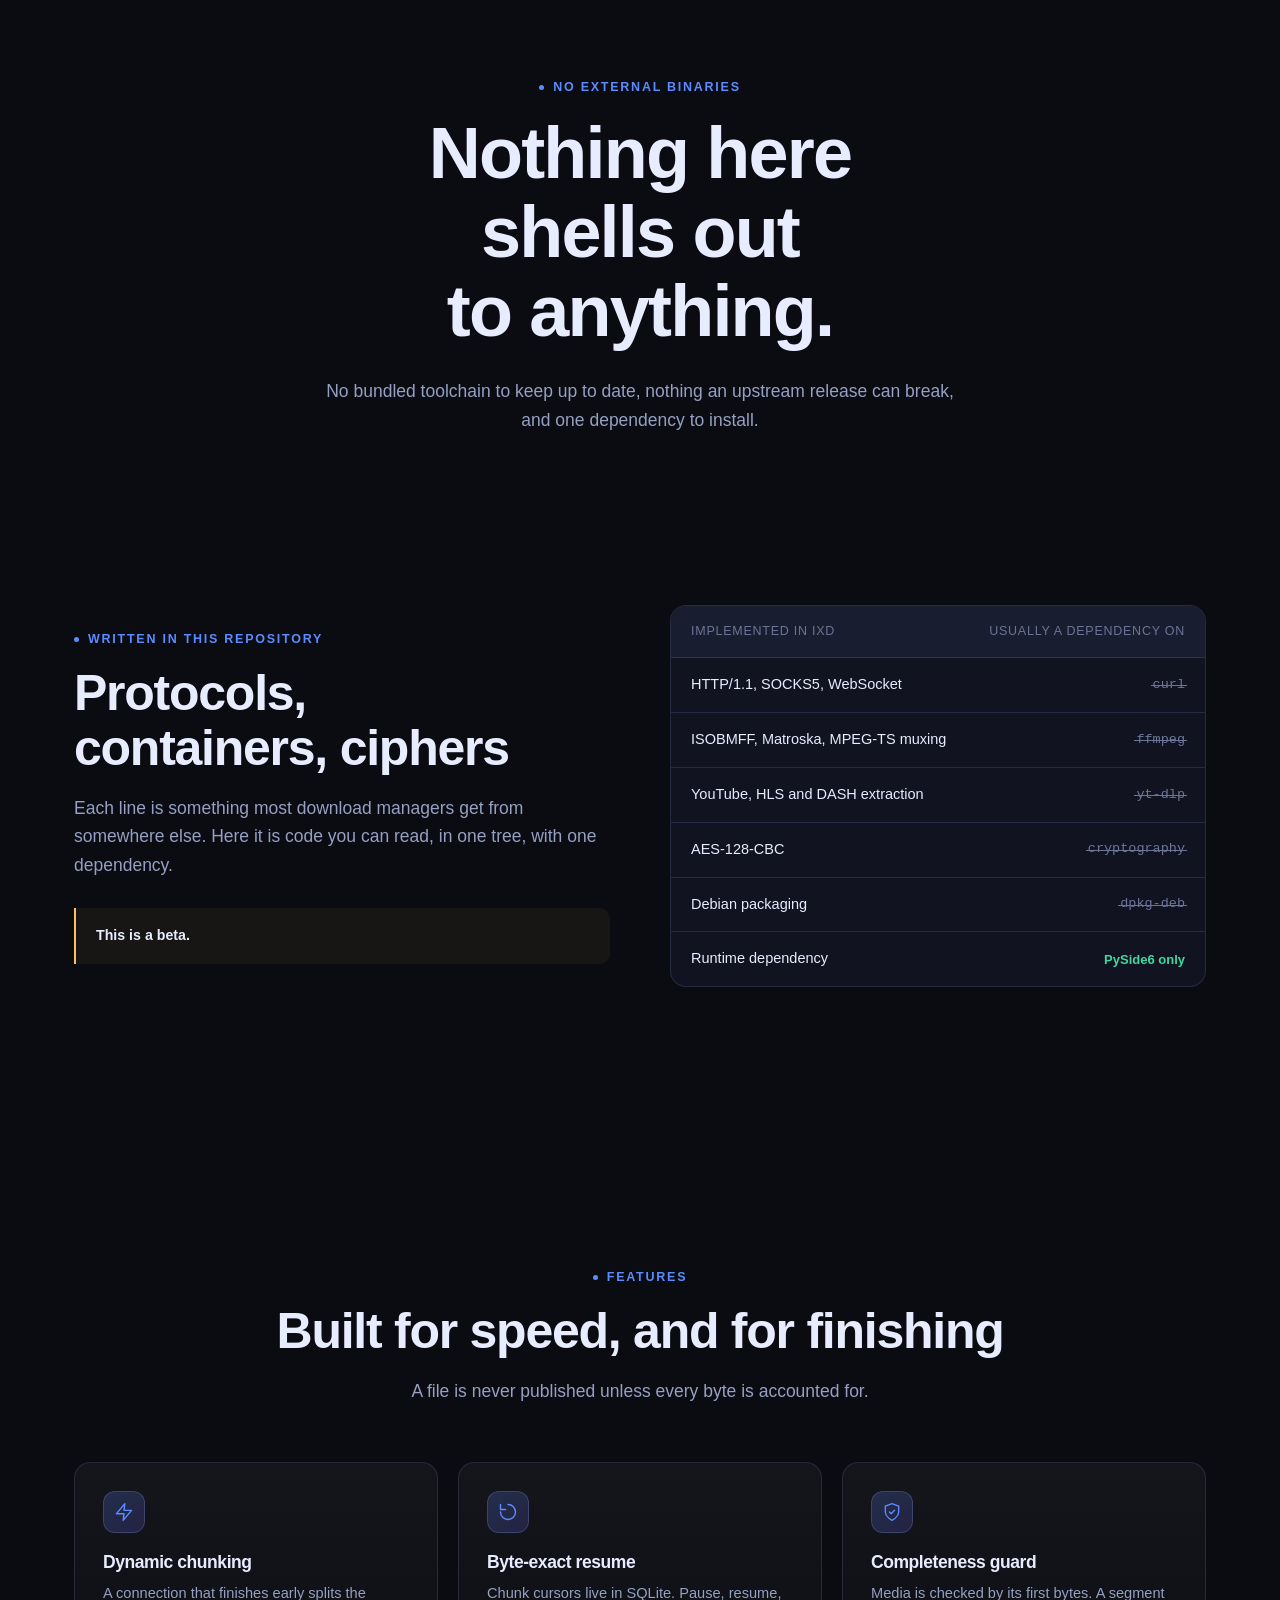
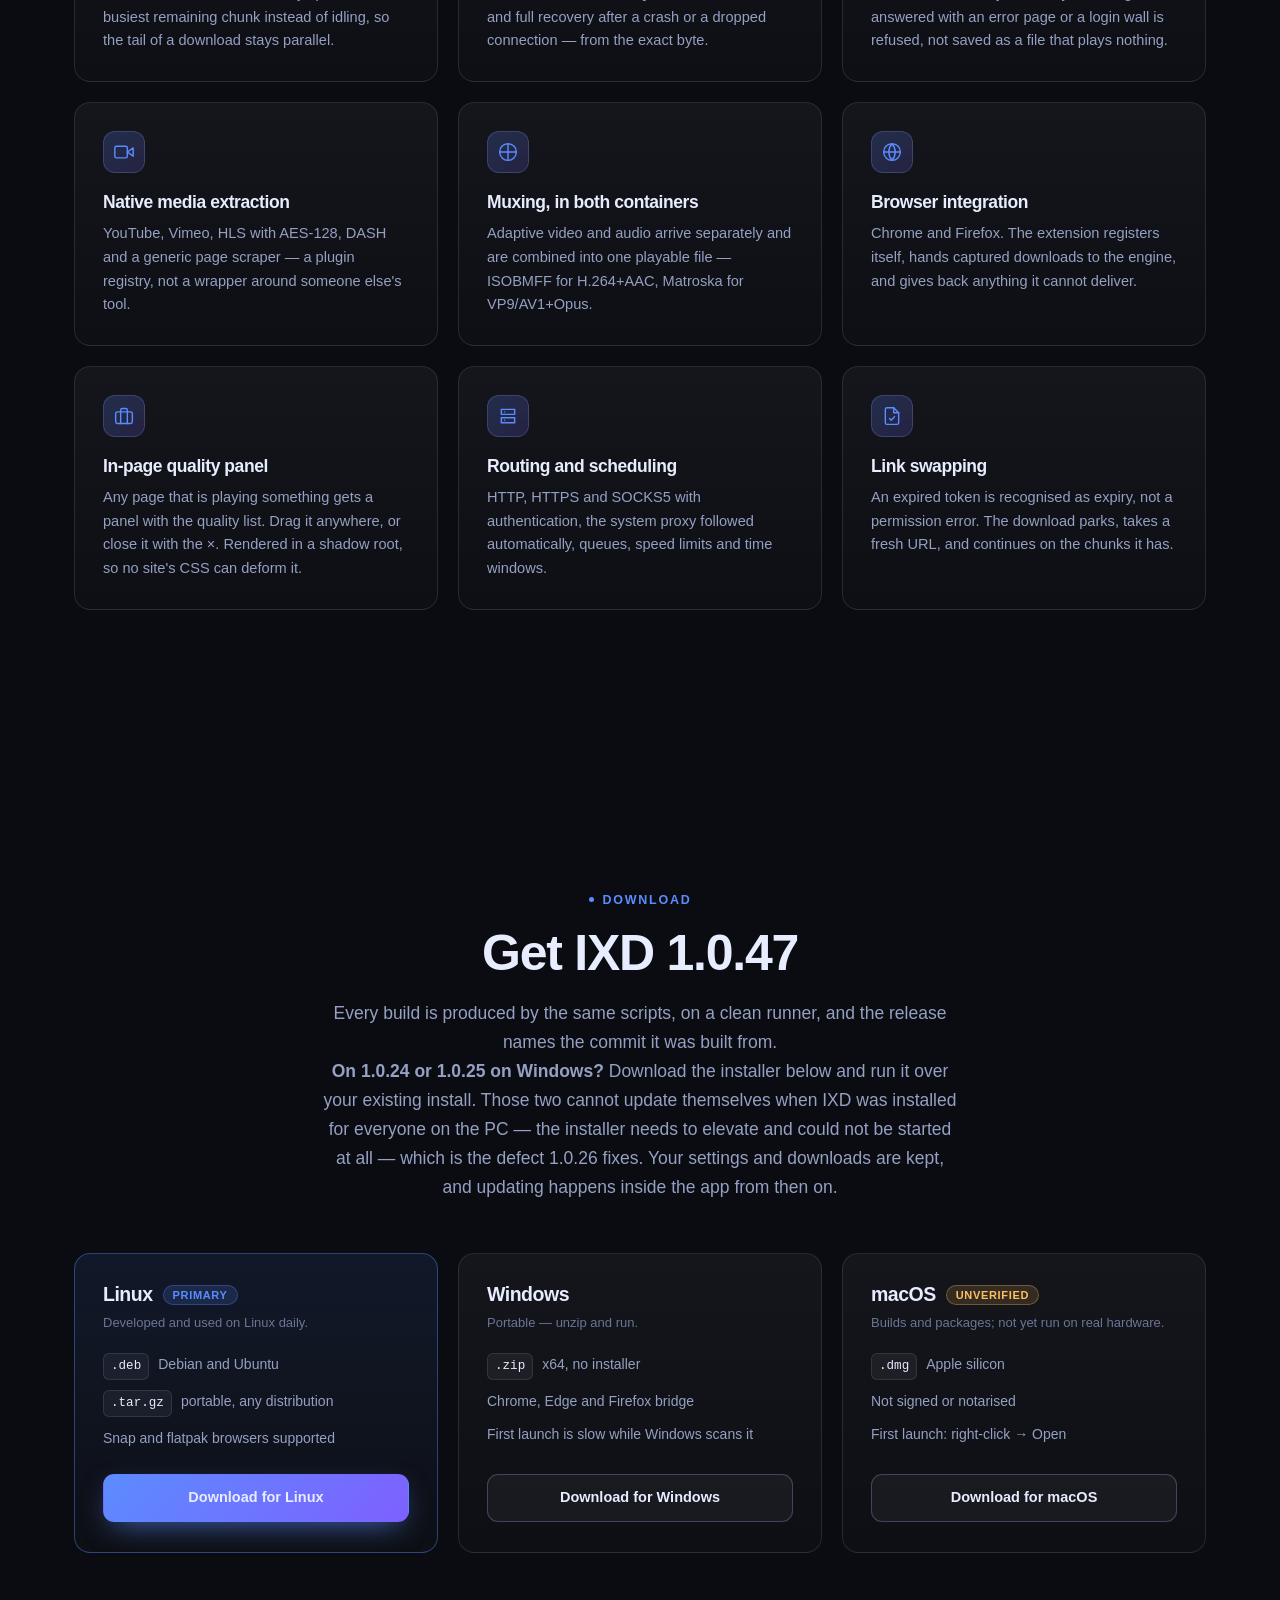
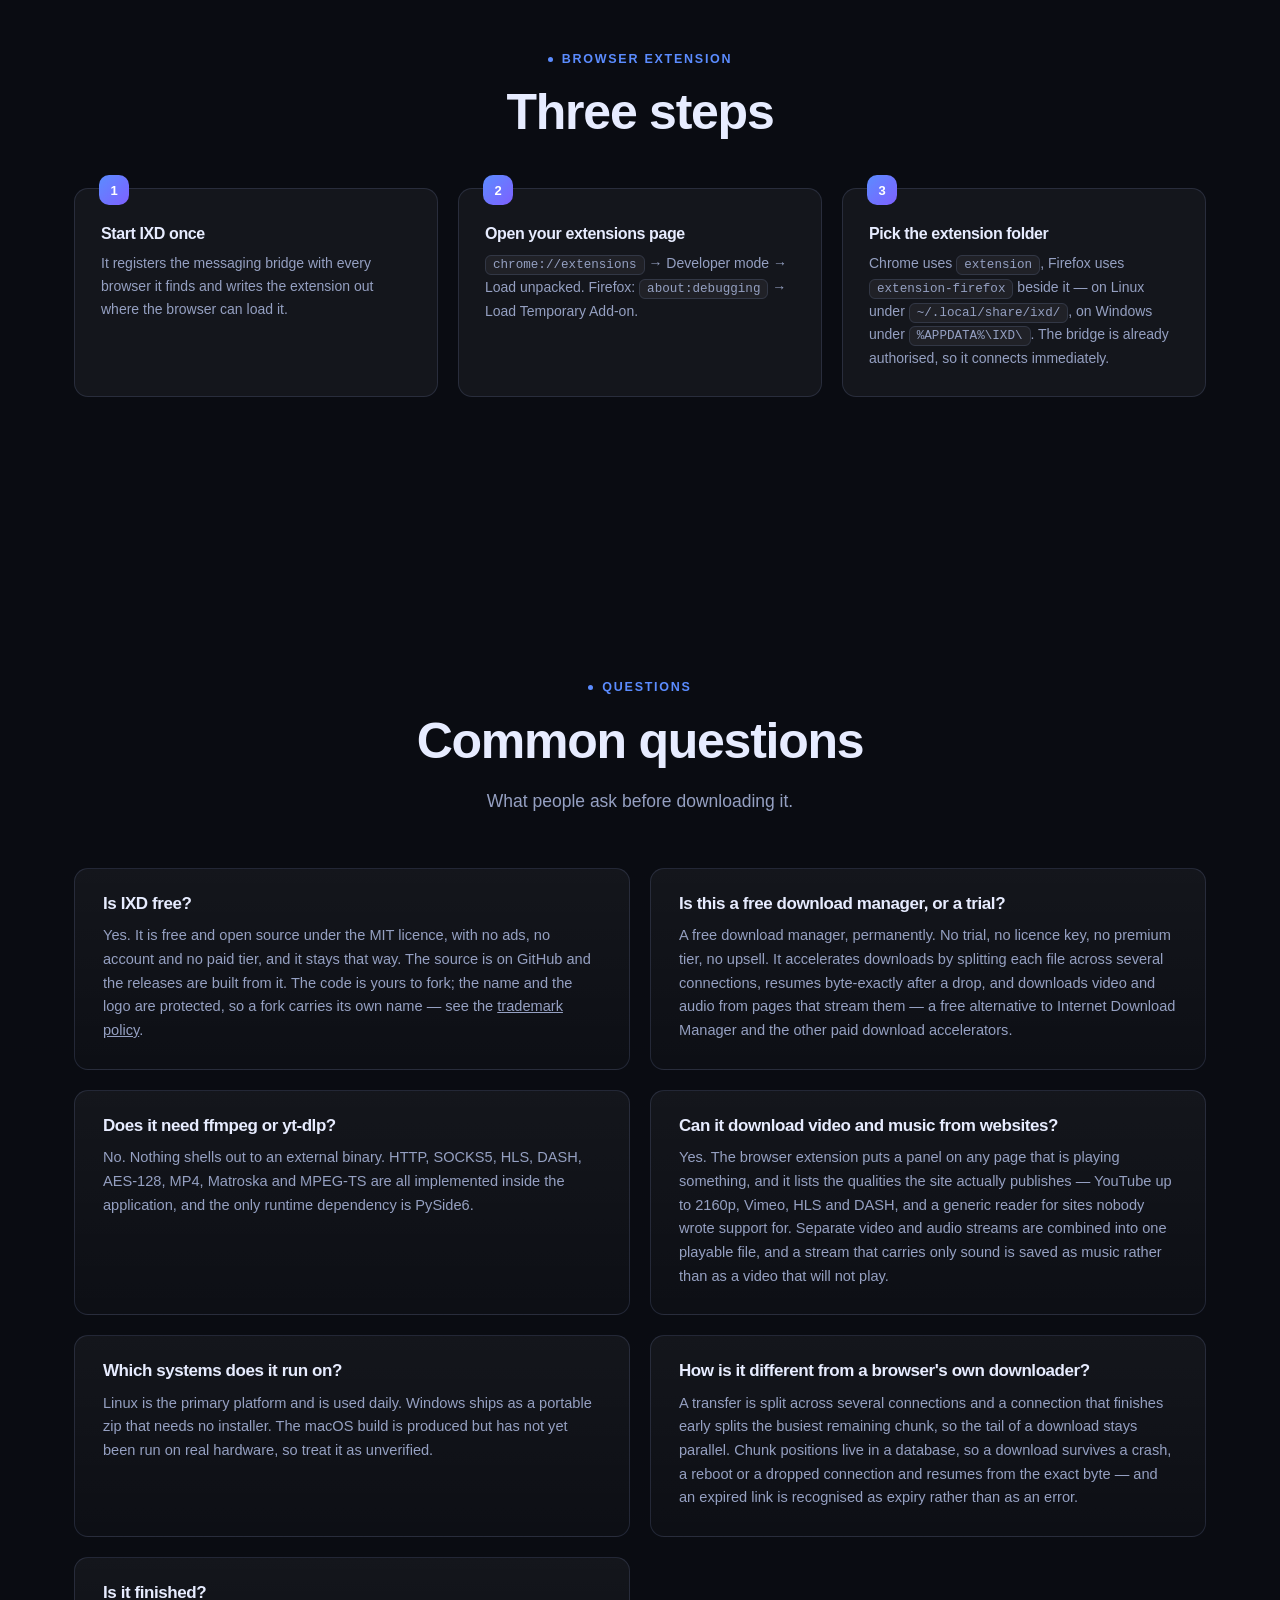
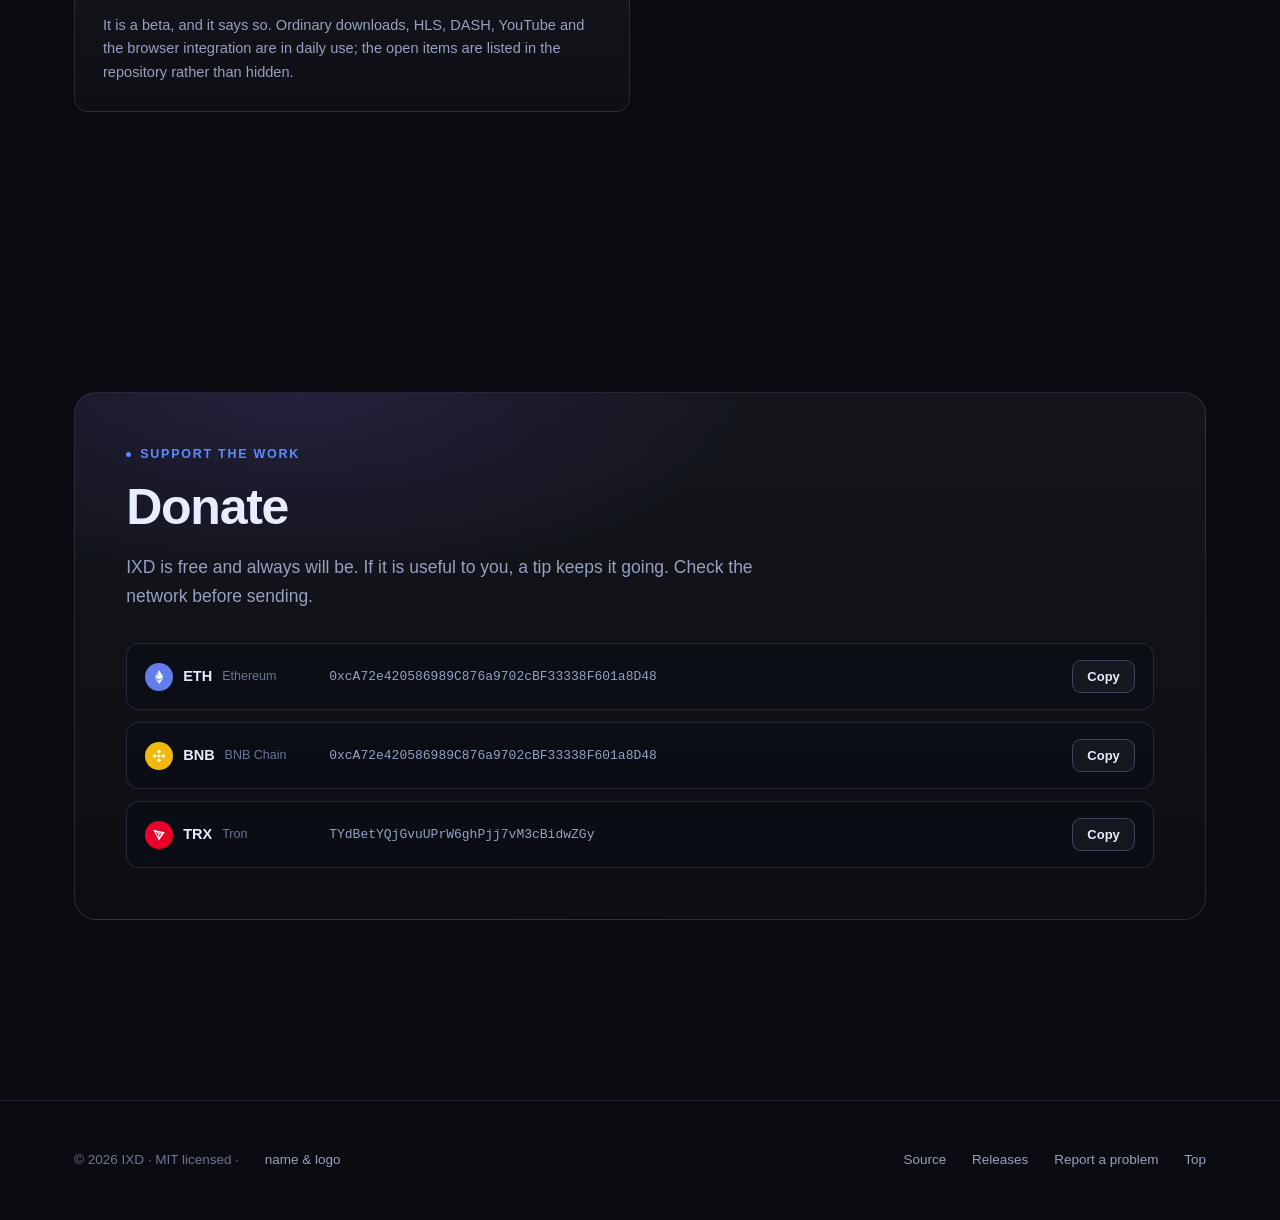
==== commit 7fd89536: "Release 1.0.47 — two settings instead of four, and a readable panel Both pairs of tray settings did " ====
--- a/docs/index.html
+++ b/docs/index.html
@@ -47,7 +47,7 @@
       "applicationCategory": "UtilitiesApplication",
       "applicationSubCategory": "Download manager",
       "operatingSystem": "Linux, Windows 10/11, macOS",
-      "softwareVersion": "1.0.46",
+      "softwareVersion": "1.0.47",
       "url": "https://arminmacx.github.io/IXD/",
       "downloadUrl": "https://github.com/arminmacx/IXD/releases/latest",
       "installUrl": "https://github.com/arminmacx/IXD/releases/latest",
@@ -660,7 +660,7 @@
 <main>
 <div class="wrap">
   <div class="hero">
-    <a class="pill rise d1" href="https://github.com/arminmacx/IXD/releases/latest"><span class="dot"></span> <b>v1.0.46</b> · Linux · Windows · macOS</a>
+    <a class="pill rise d1" href="https://github.com/arminmacx/IXD/releases/latest"><span class="dot"></span> <b>v1.0.47</b> · Linux · Windows · macOS</a>
     <h1>
       <span class="line l1"><span>The free download manager</span></span>
       <span class="line l2"><span class="grad">that depends on nothing</span></span>
@@ -874,7 +874,7 @@
   <div class="wrap">
     <div class="center">
       <p class="eyebrow">Download</p>
-      <h2 id="download-h">Get IXD 1.0.46</h2>
+      <h2 id="download-h">Get IXD 1.0.47</h2>
       <p class="sub">Every build is produced by the same scripts, on a clean runner, and the release names the commit it was built from.</p>
       <p class="sub"><strong>On 1.0.24 or 1.0.25 on Windows?</strong> Download the installer below and run it over your existing install. Those two cannot update themselves when IXD was installed for everyone on the PC — the installer needs to elevate and could not be started at all — which is the defect 1.0.26 fixes. Your settings and downloads are kept, and updating happens inside the app from then on.</p>
     </div>
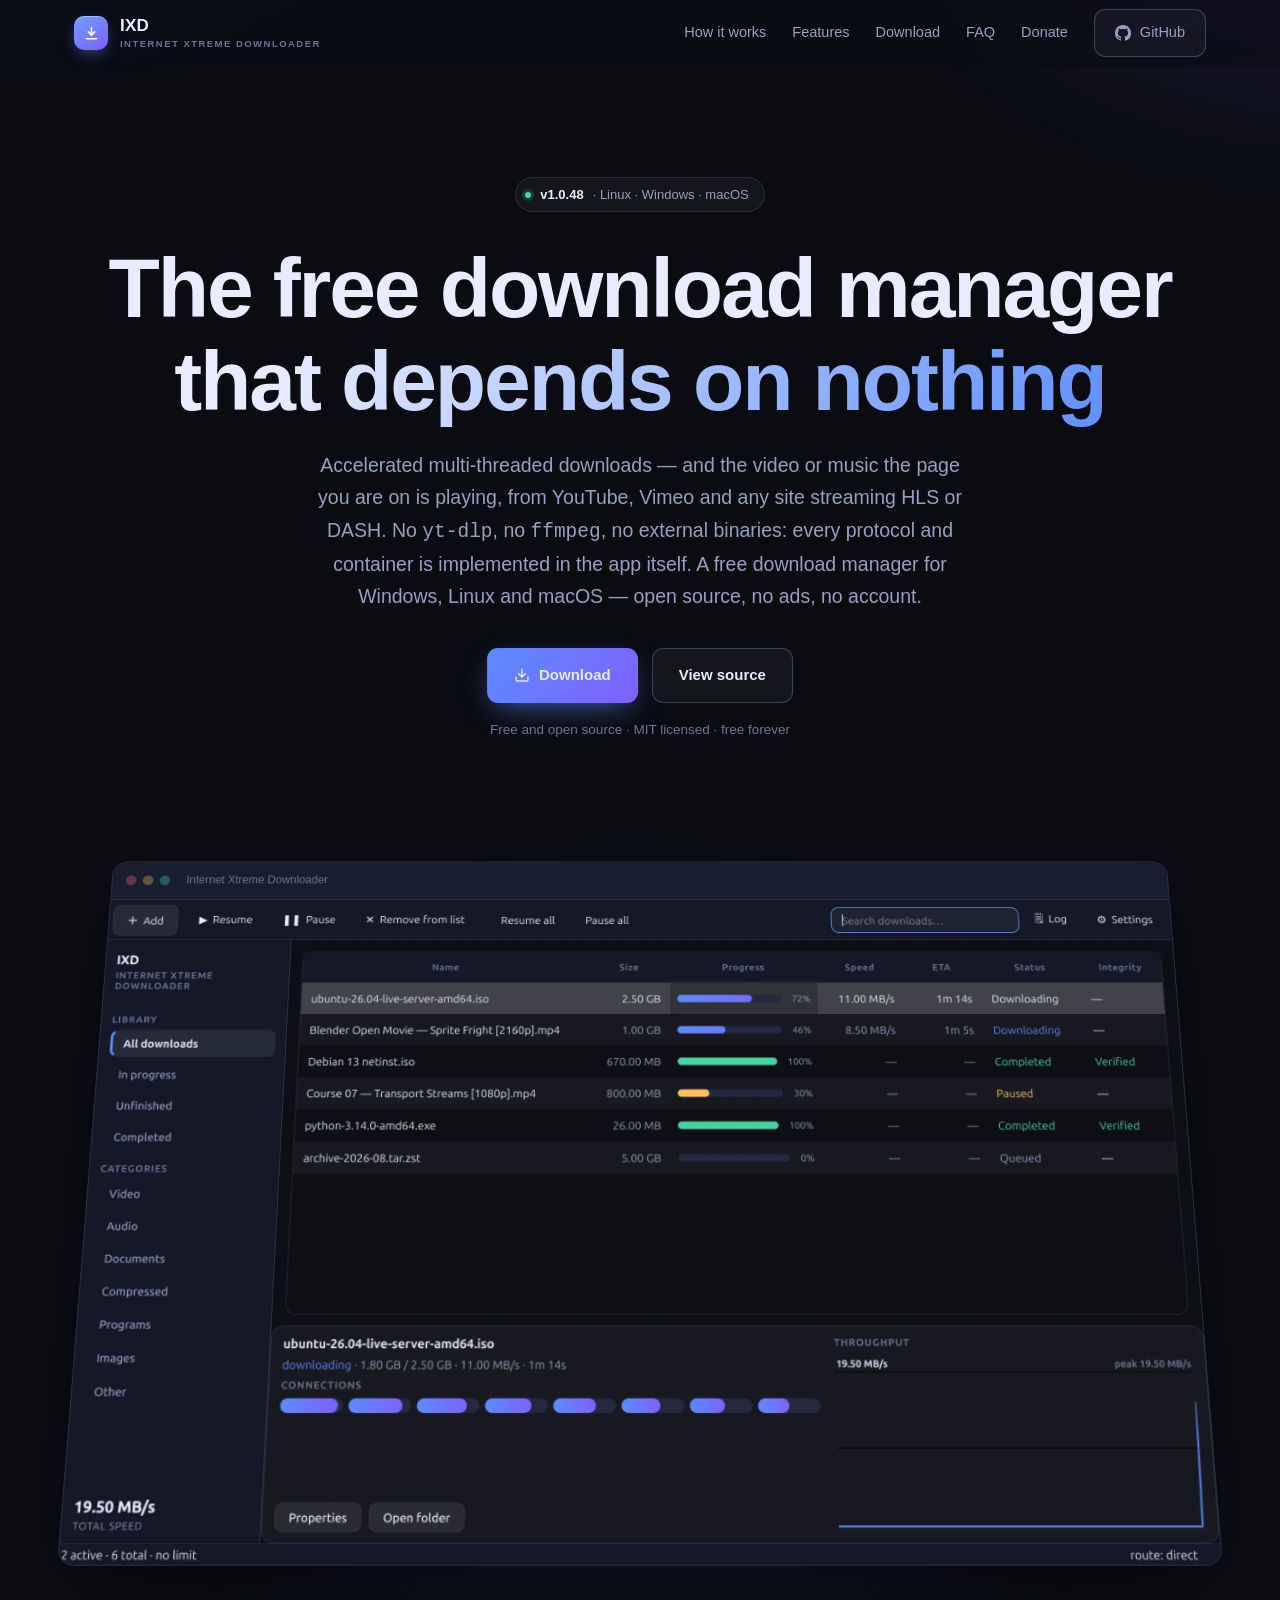
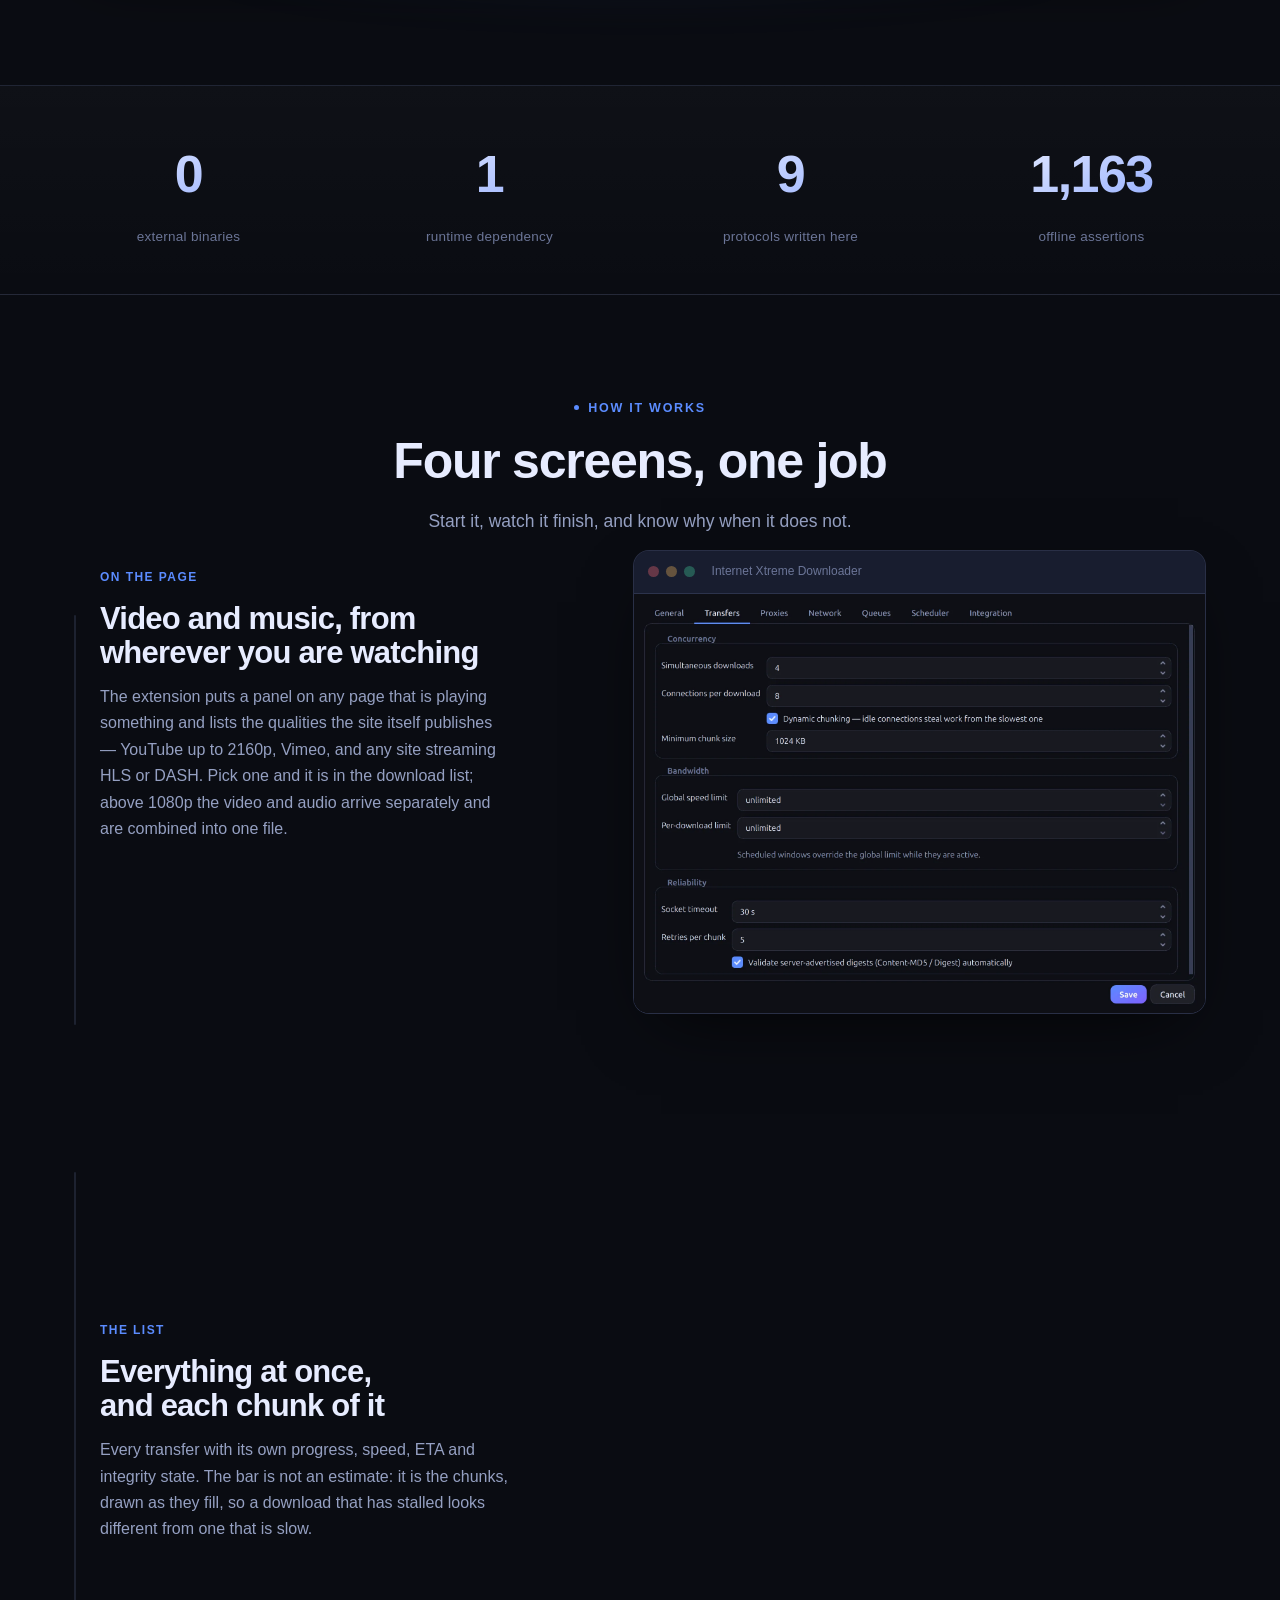
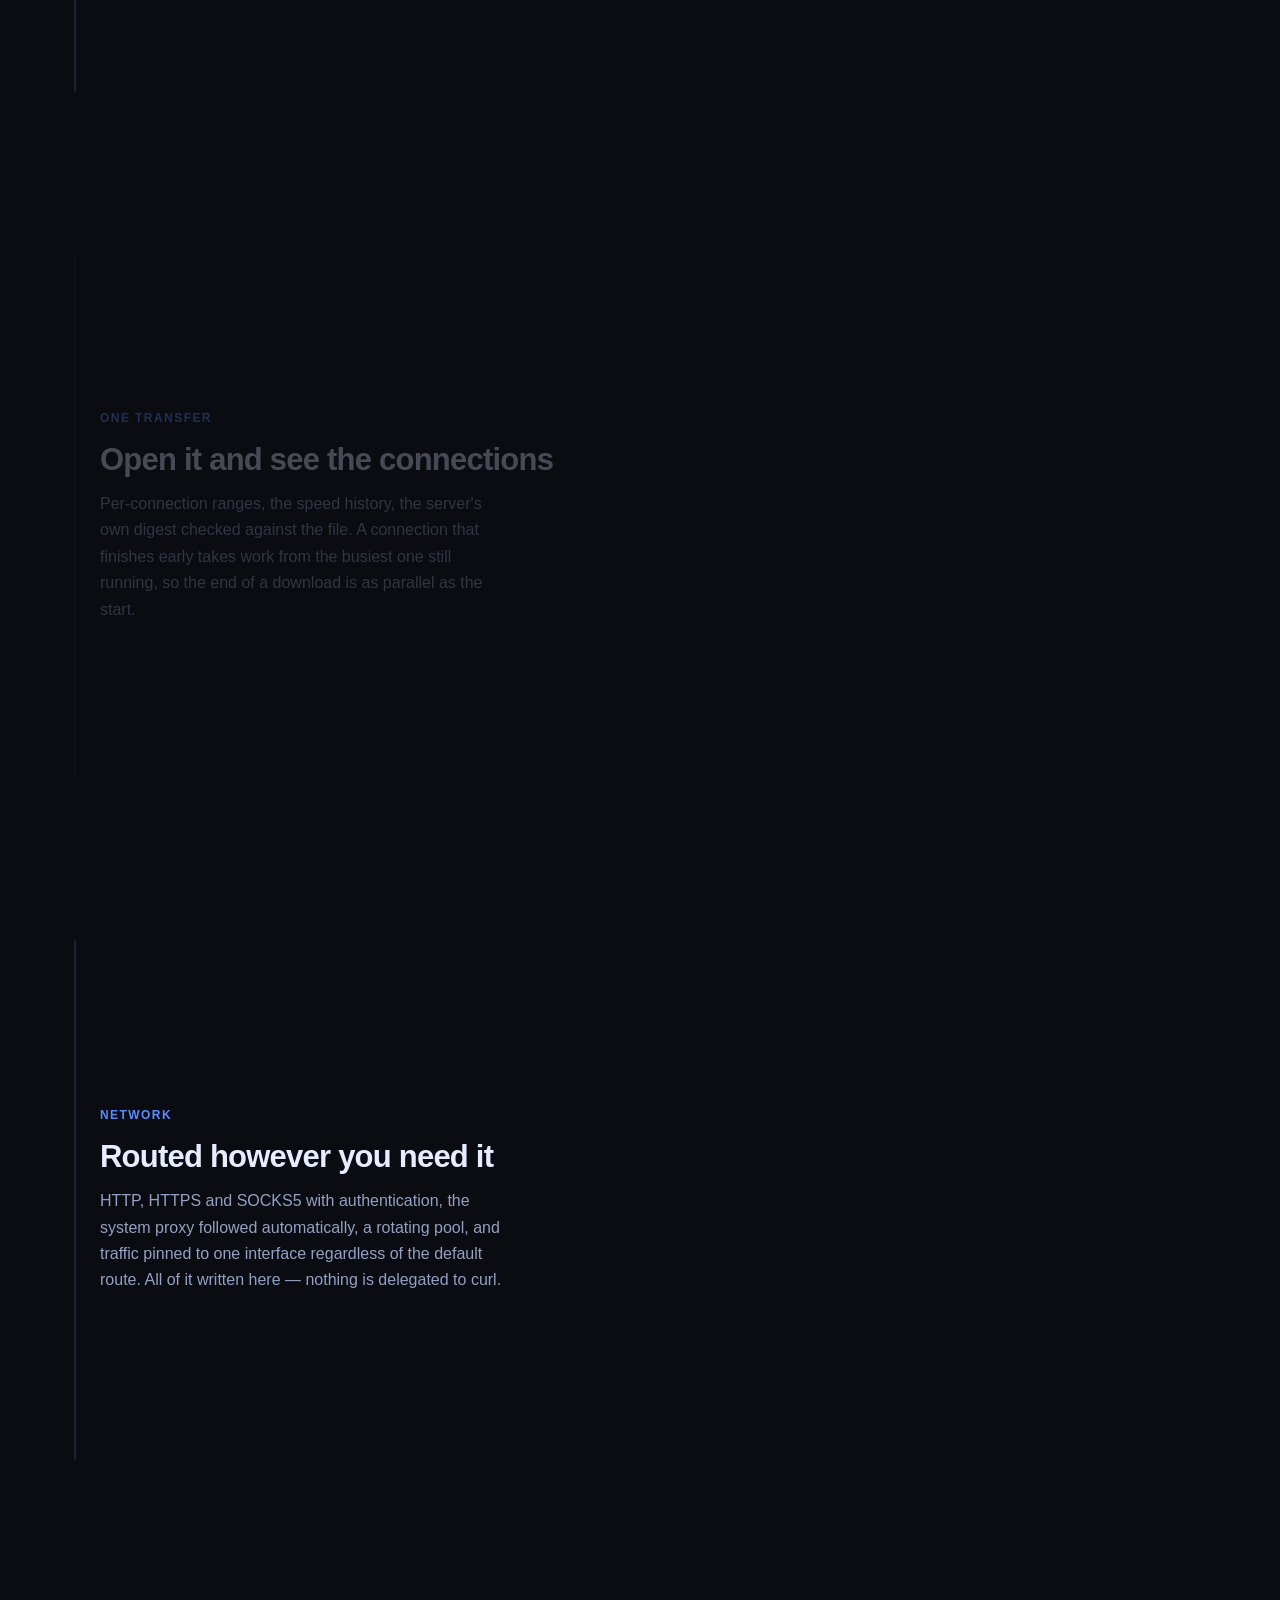
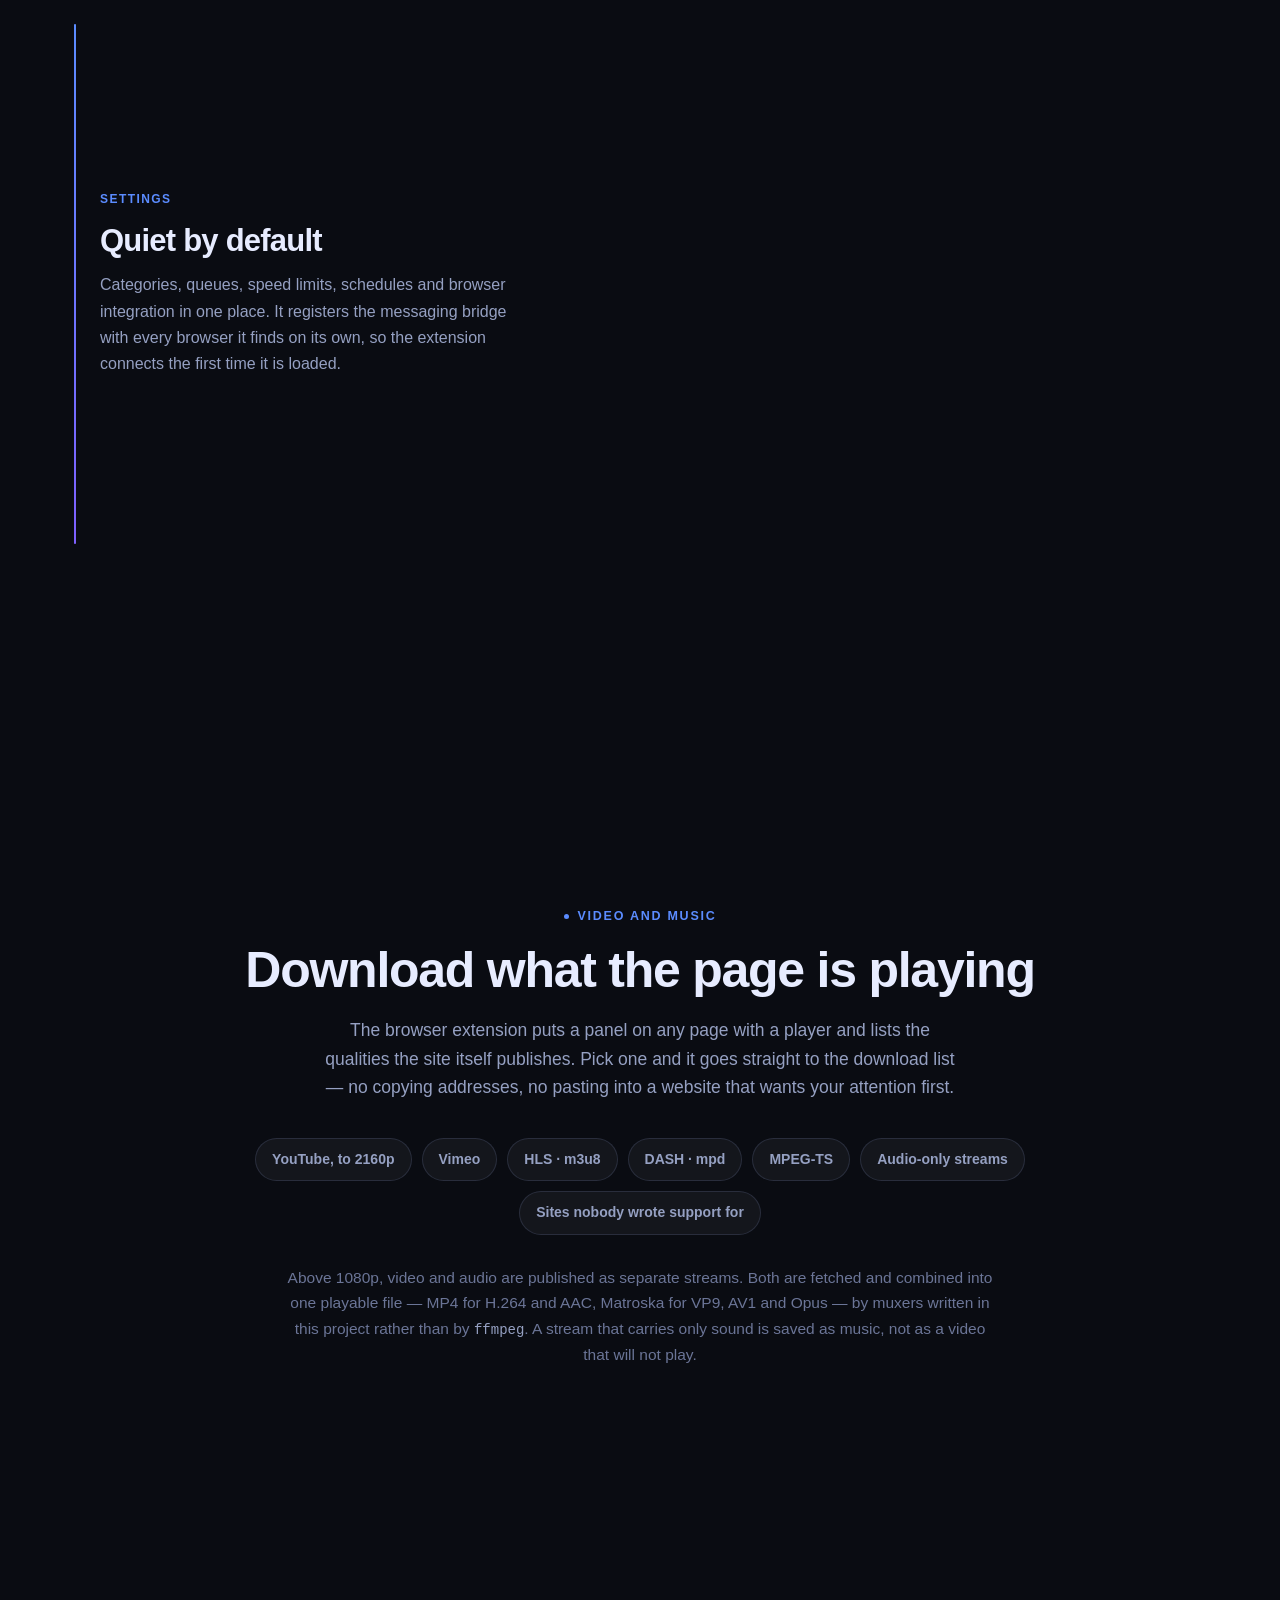
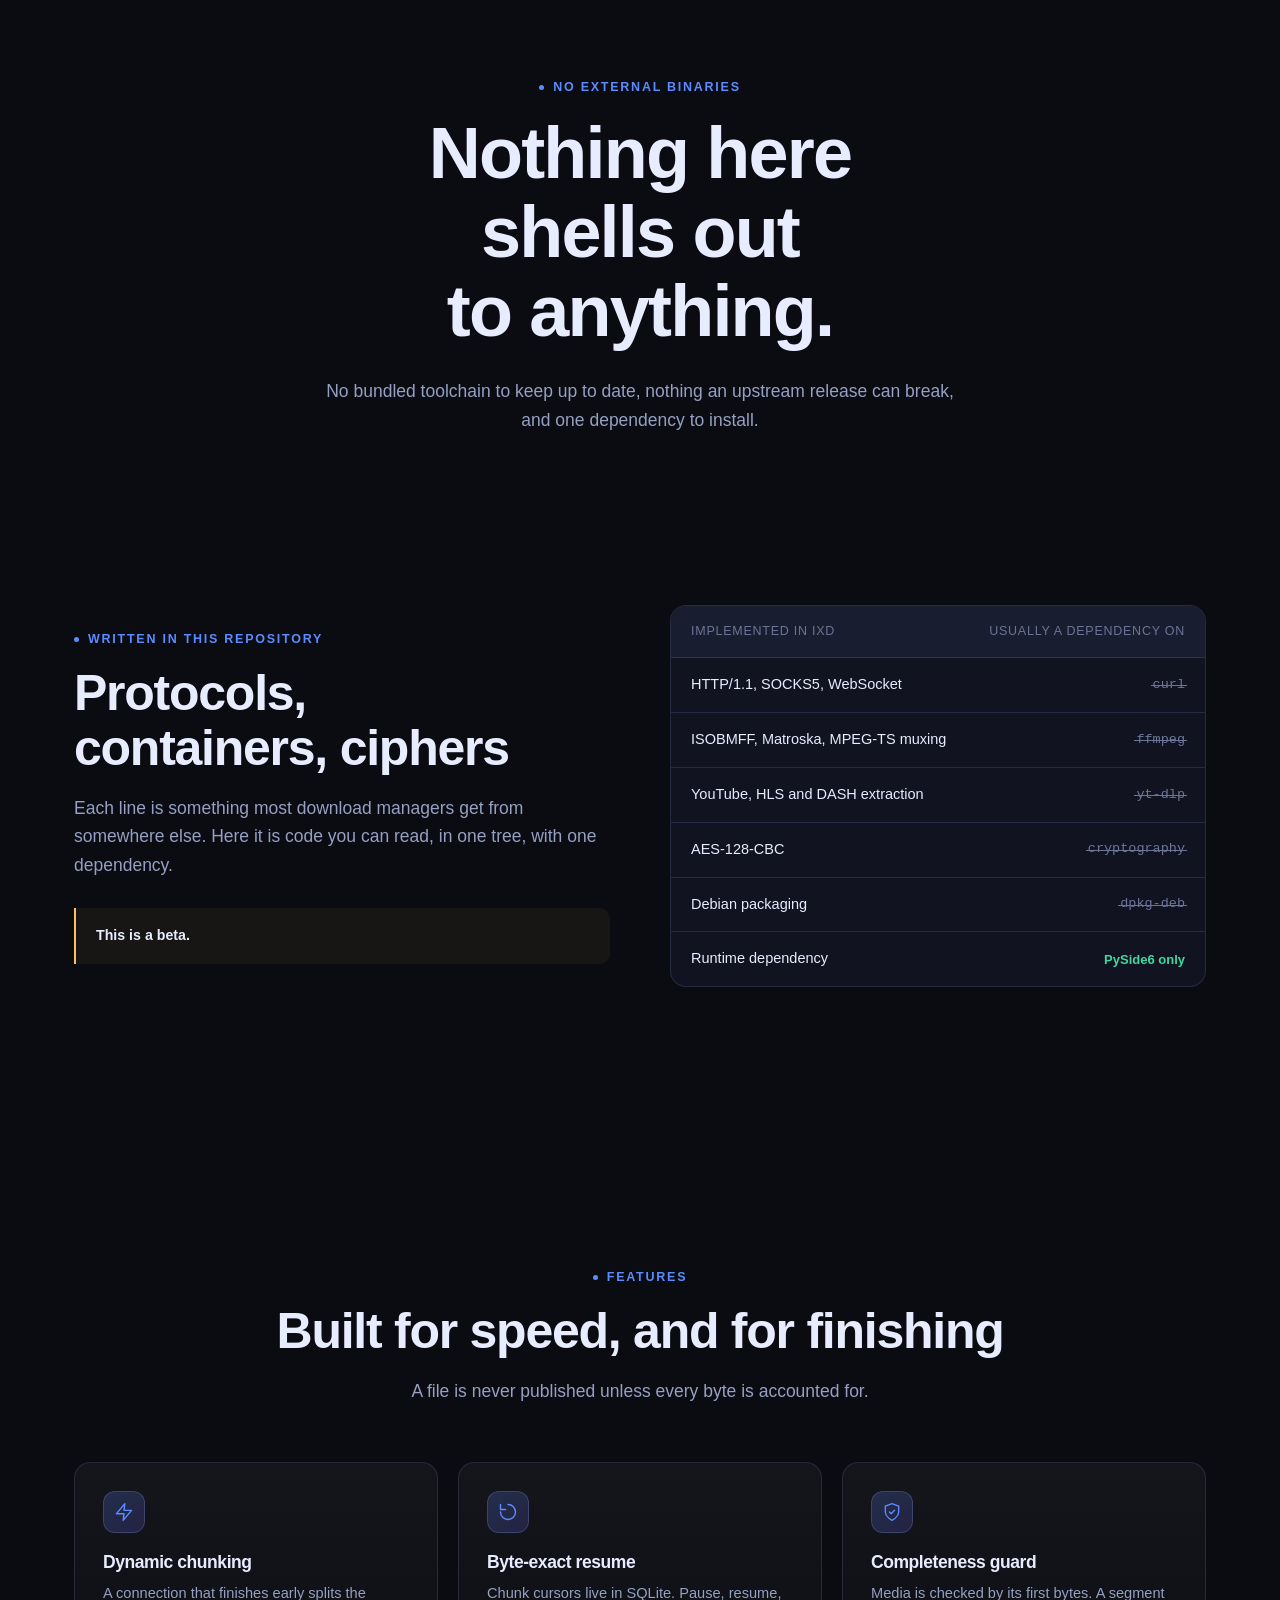
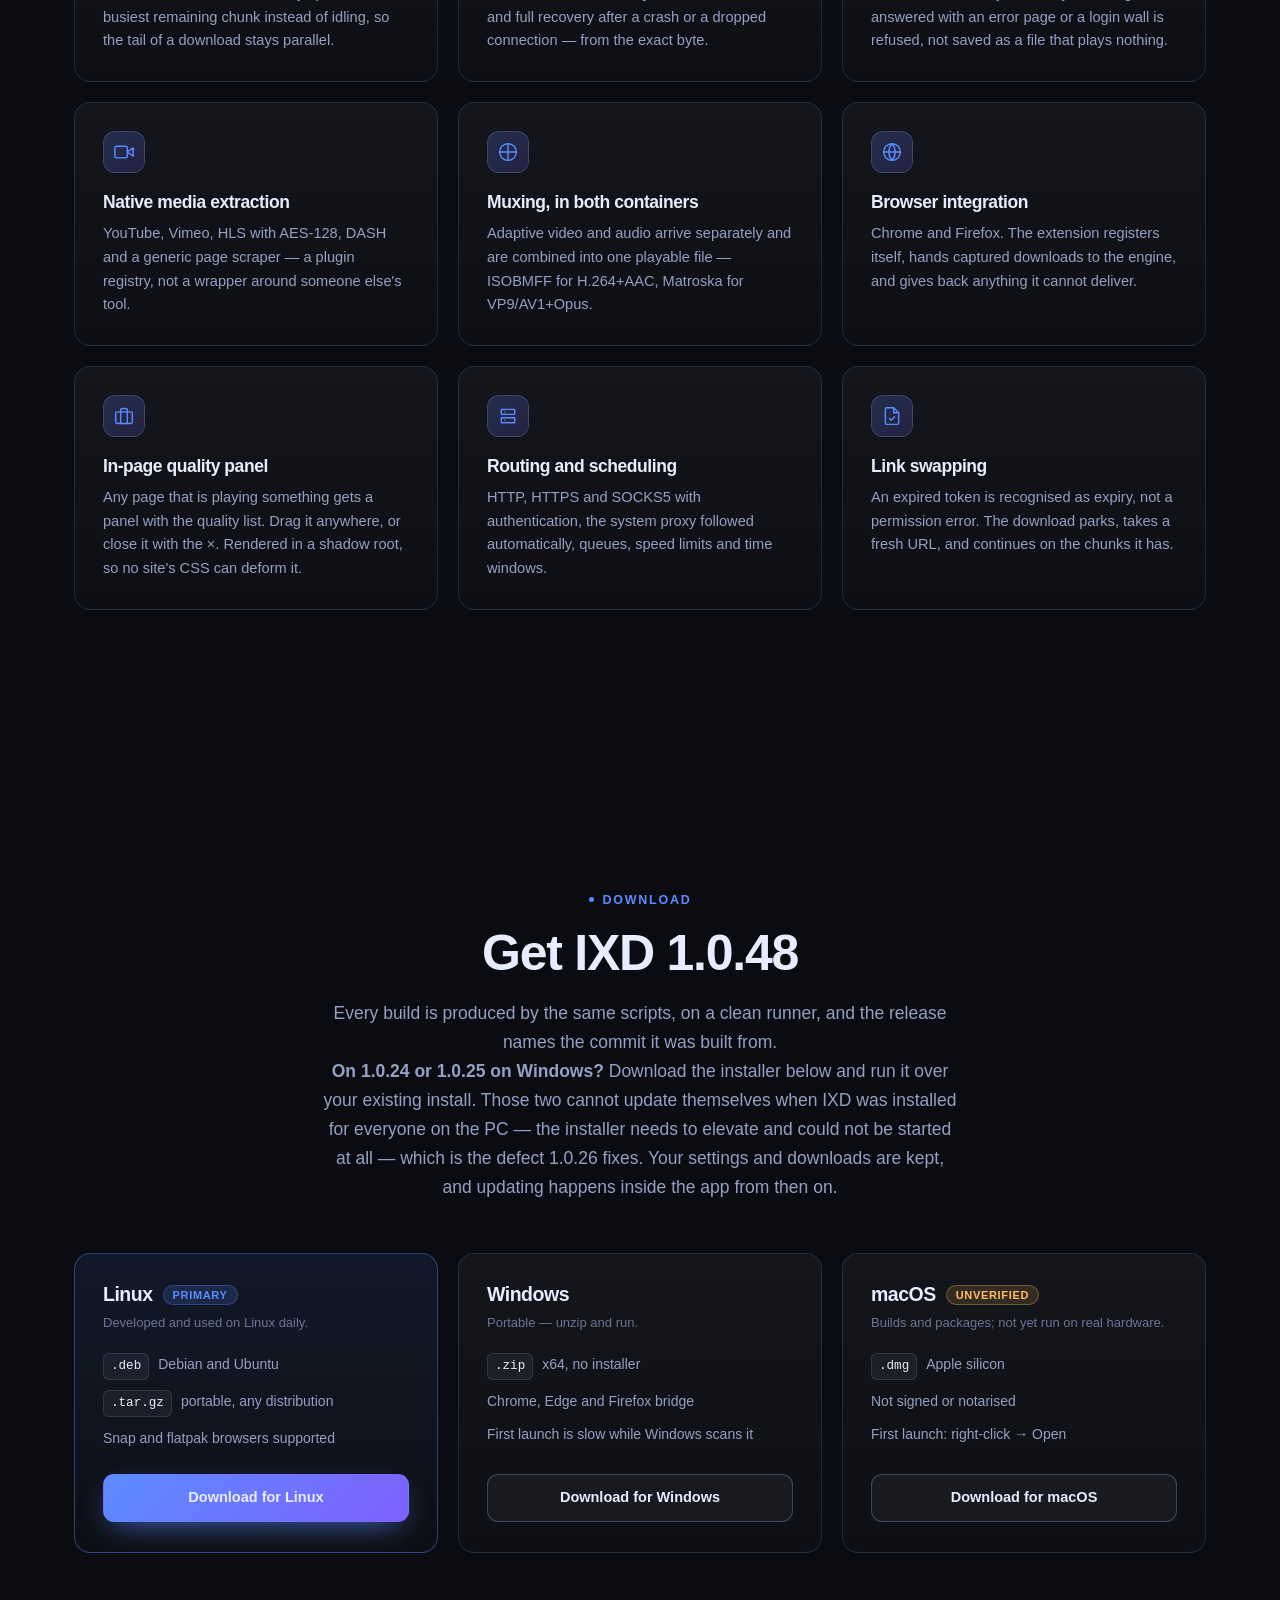
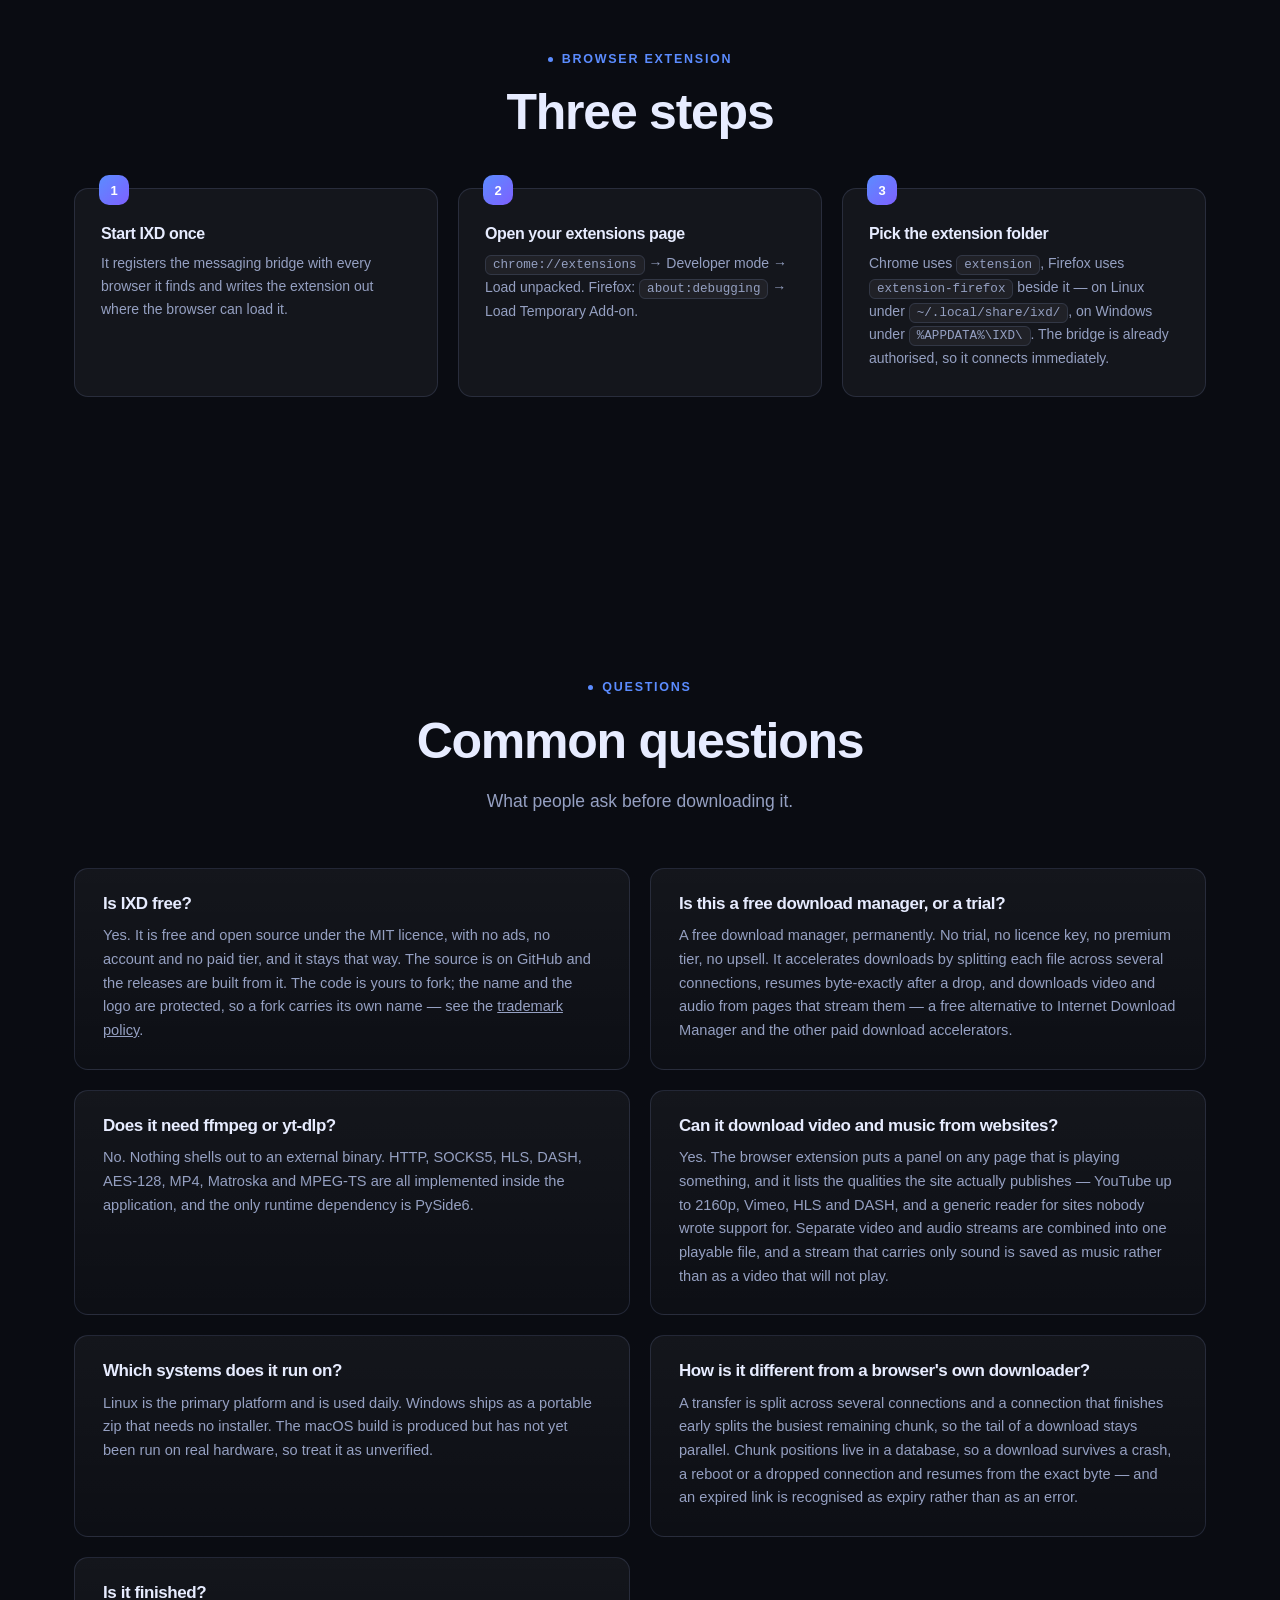
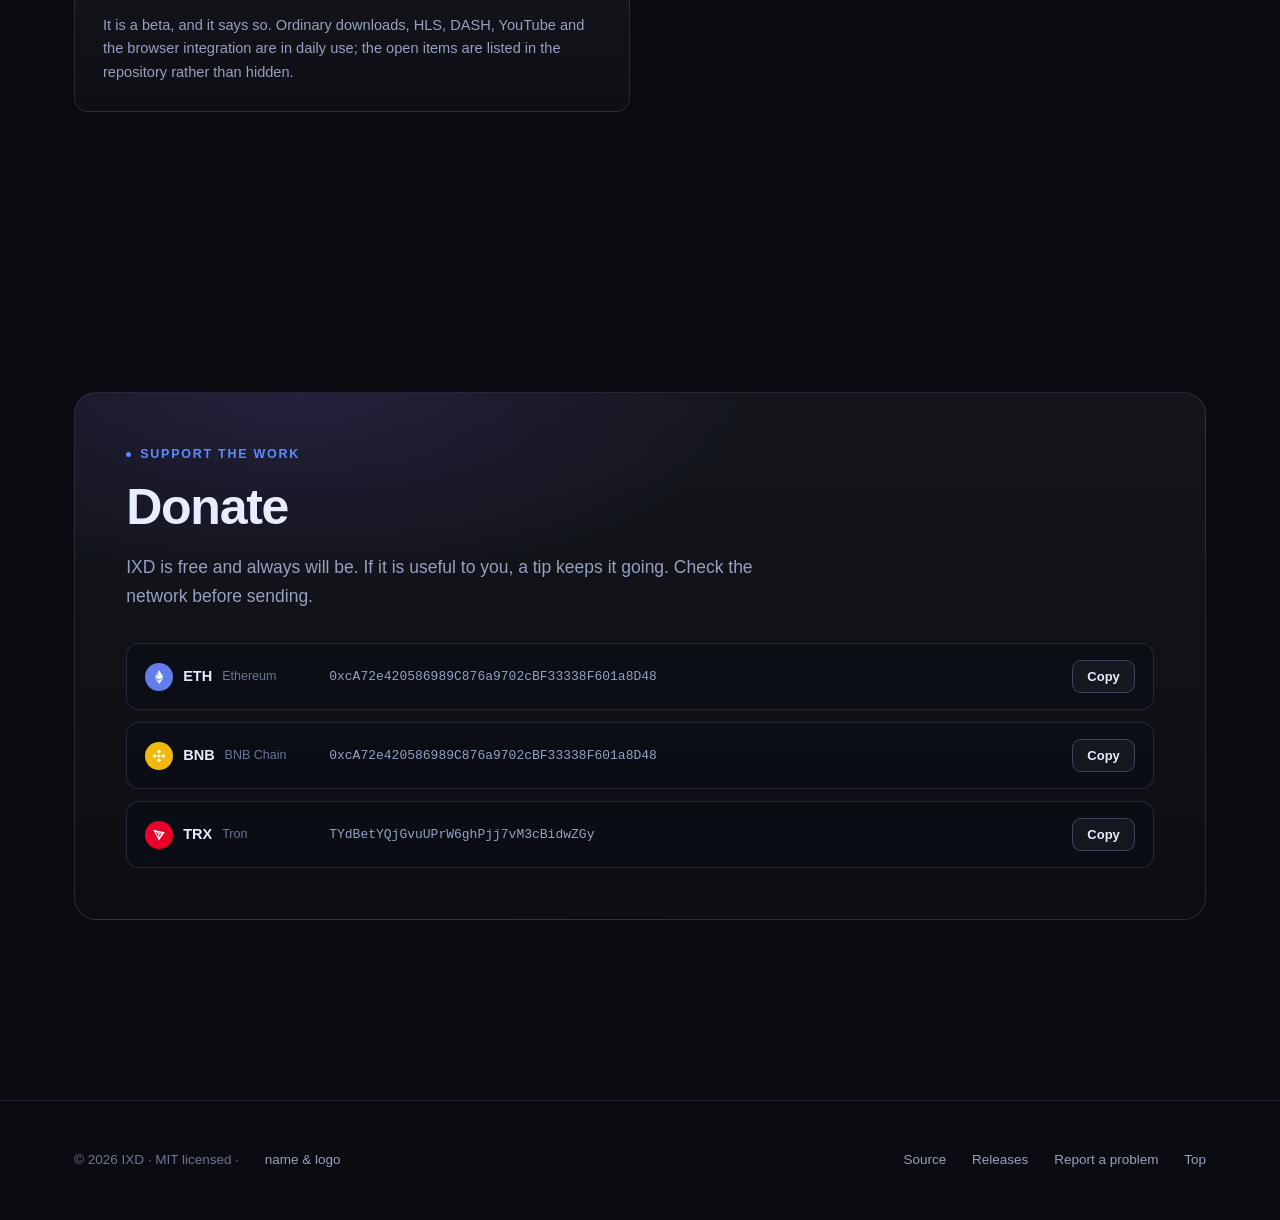
==== commit 44ccab2d: "Release 1.0.48 — encrypted video no longer freezes the application crypto.py tries the `cryptography" ====
--- a/docs/index.html
+++ b/docs/index.html
@@ -47,7 +47,7 @@
       "applicationCategory": "UtilitiesApplication",
       "applicationSubCategory": "Download manager",
       "operatingSystem": "Linux, Windows 10/11, macOS",
-      "softwareVersion": "1.0.47",
+      "softwareVersion": "1.0.48",
       "url": "https://arminmacx.github.io/IXD/",
       "downloadUrl": "https://github.com/arminmacx/IXD/releases/latest",
       "installUrl": "https://github.com/arminmacx/IXD/releases/latest",
@@ -660,7 +660,7 @@
 <main>
 <div class="wrap">
   <div class="hero">
-    <a class="pill rise d1" href="https://github.com/arminmacx/IXD/releases/latest"><span class="dot"></span> <b>v1.0.47</b> · Linux · Windows · macOS</a>
+    <a class="pill rise d1" href="https://github.com/arminmacx/IXD/releases/latest"><span class="dot"></span> <b>v1.0.48</b> · Linux · Windows · macOS</a>
     <h1>
       <span class="line l1"><span>The free download manager</span></span>
       <span class="line l2"><span class="grad">that depends on nothing</span></span>
@@ -874,7 +874,7 @@
   <div class="wrap">
     <div class="center">
       <p class="eyebrow">Download</p>
-      <h2 id="download-h">Get IXD 1.0.47</h2>
+      <h2 id="download-h">Get IXD 1.0.48</h2>
       <p class="sub">Every build is produced by the same scripts, on a clean runner, and the release names the commit it was built from.</p>
       <p class="sub"><strong>On 1.0.24 or 1.0.25 on Windows?</strong> Download the installer below and run it over your existing install. Those two cannot update themselves when IXD was installed for everyone on the PC — the installer needs to elevate and could not be started at all — which is the defect 1.0.26 fixes. Your settings and downloads are kept, and updating happens inside the app from then on.</p>
     </div>
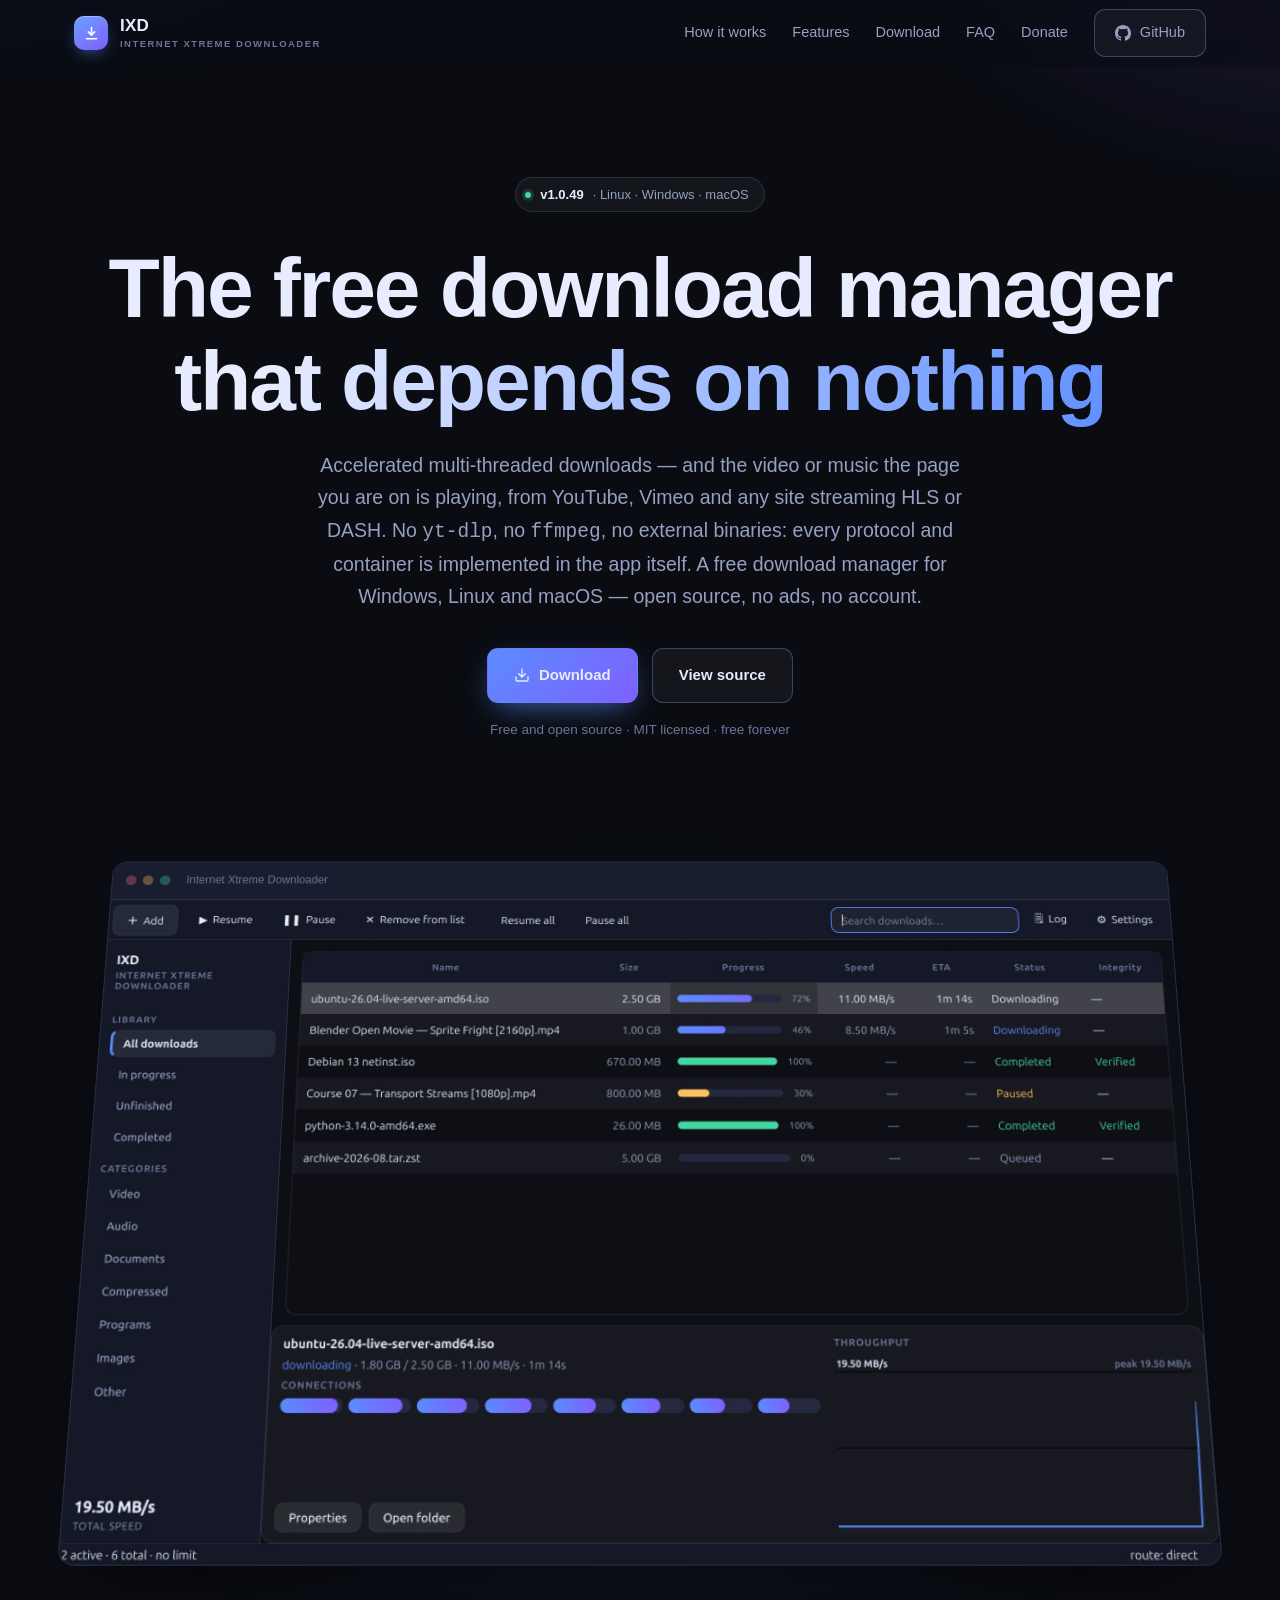
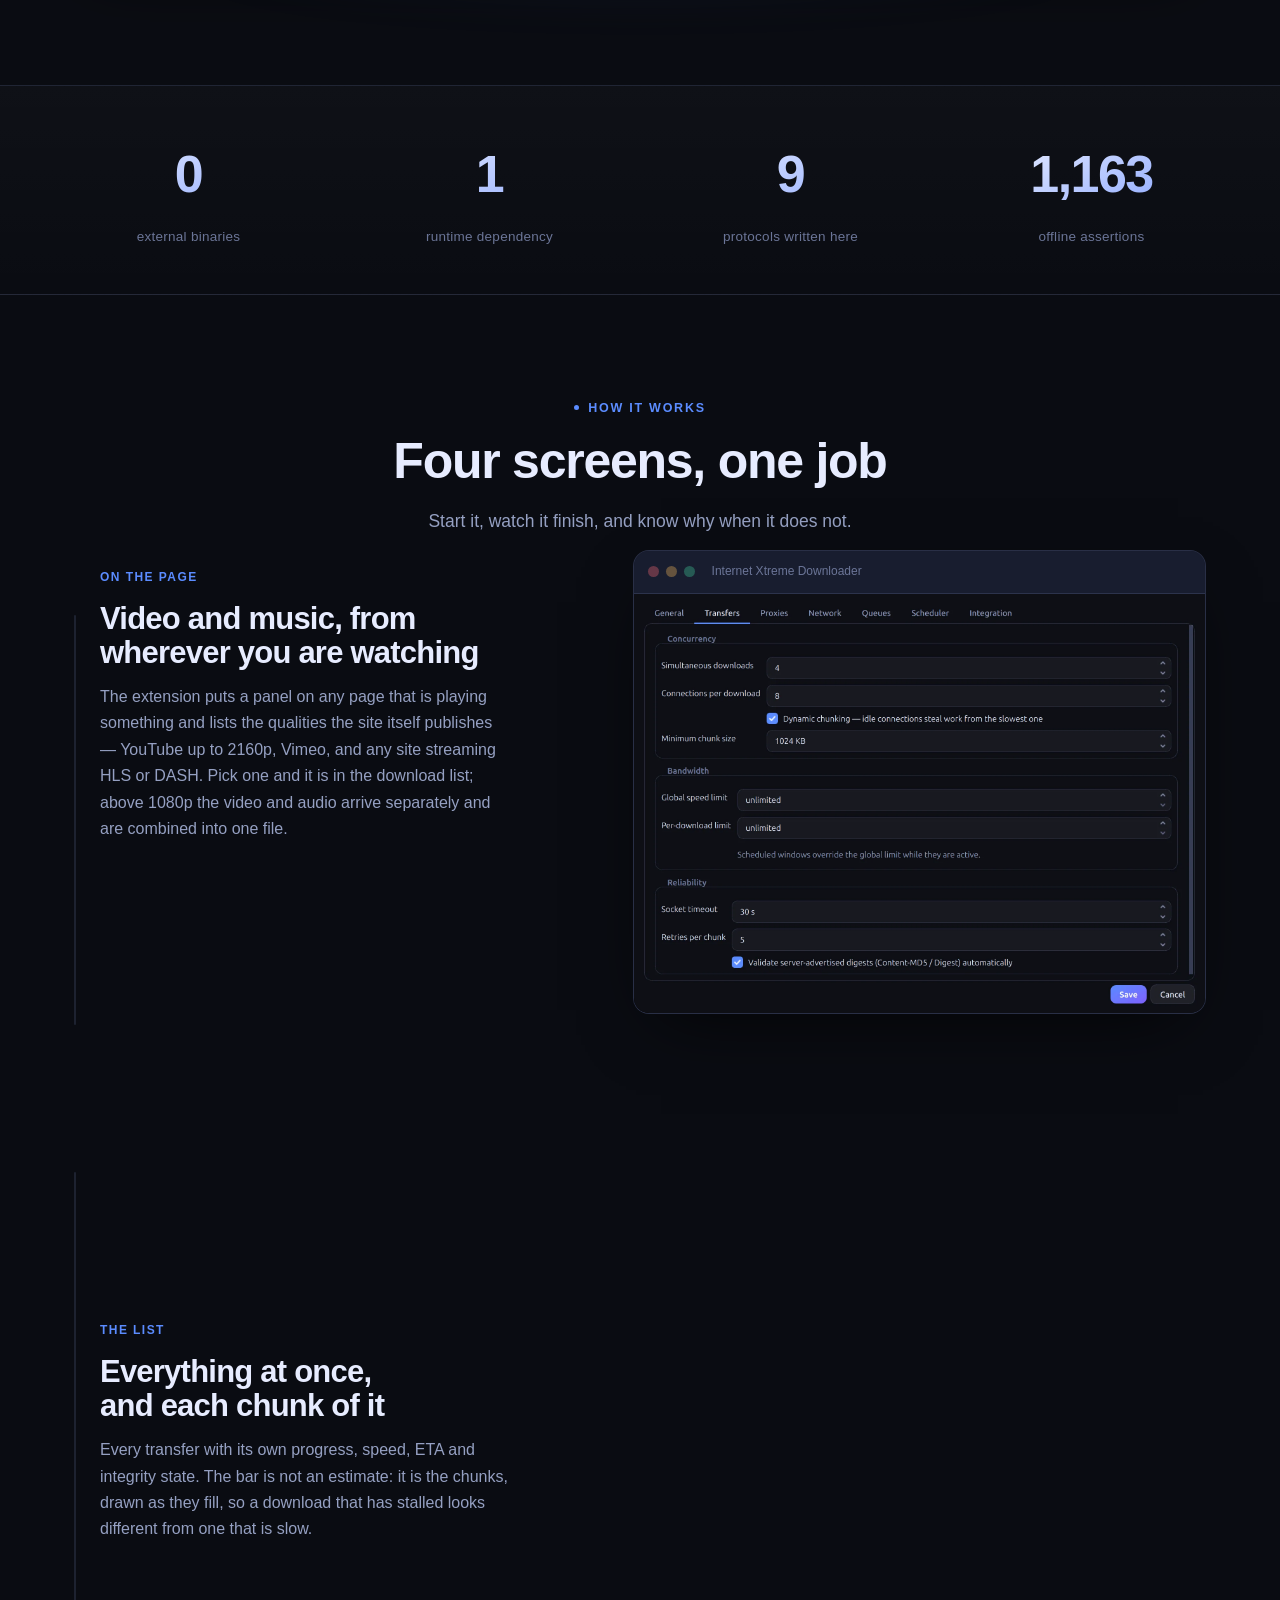
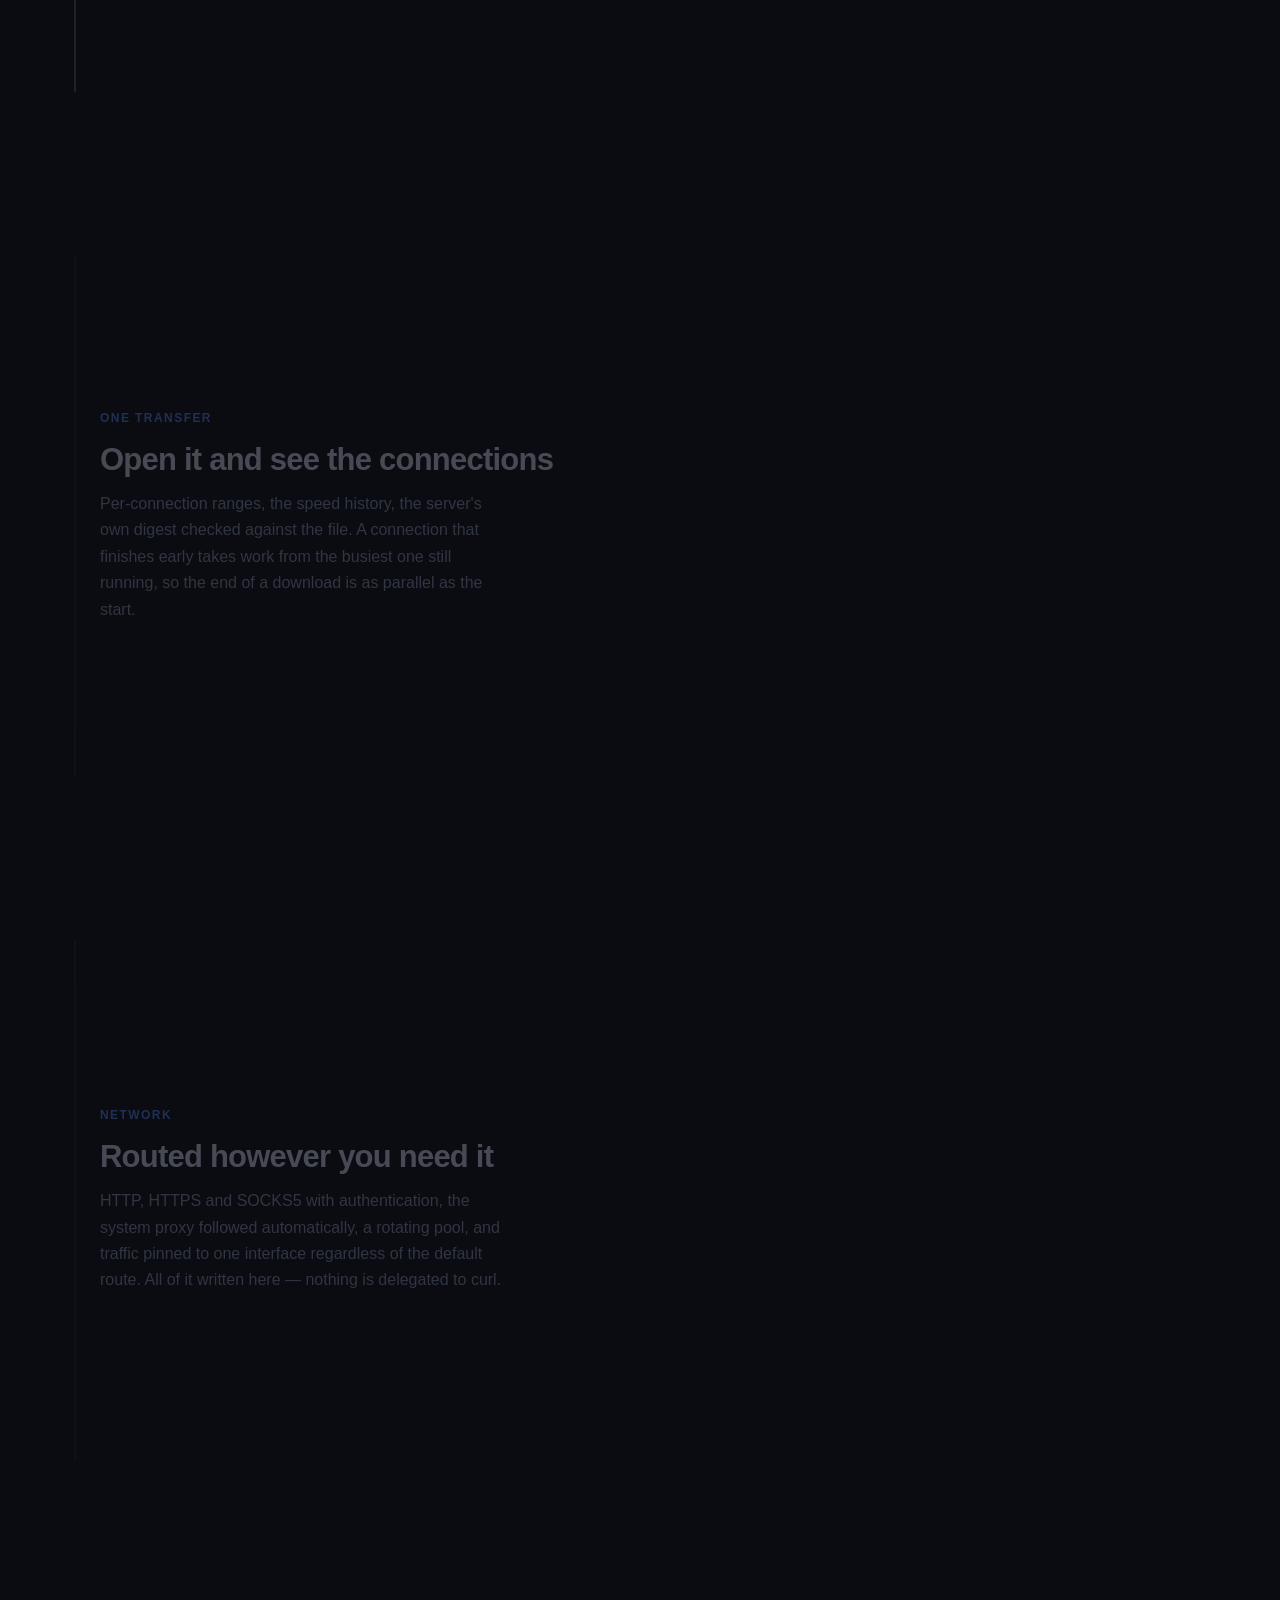
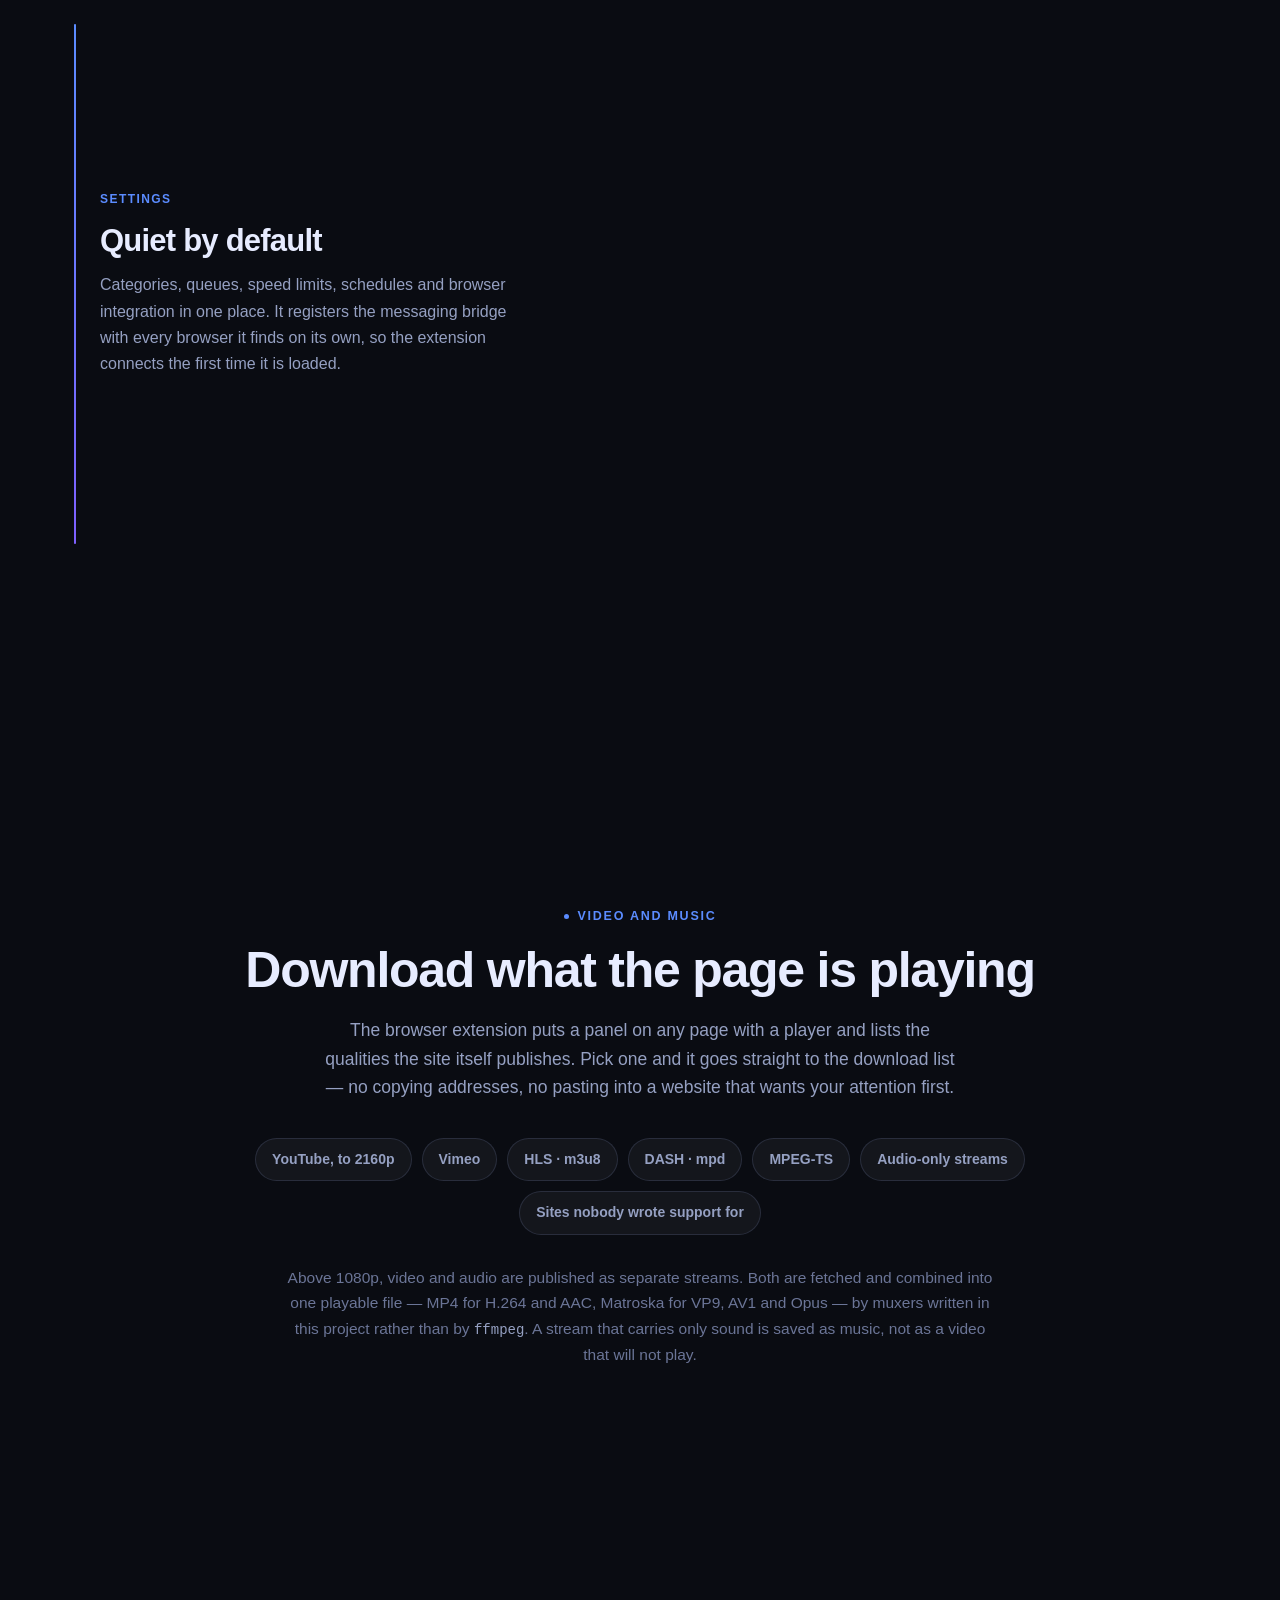
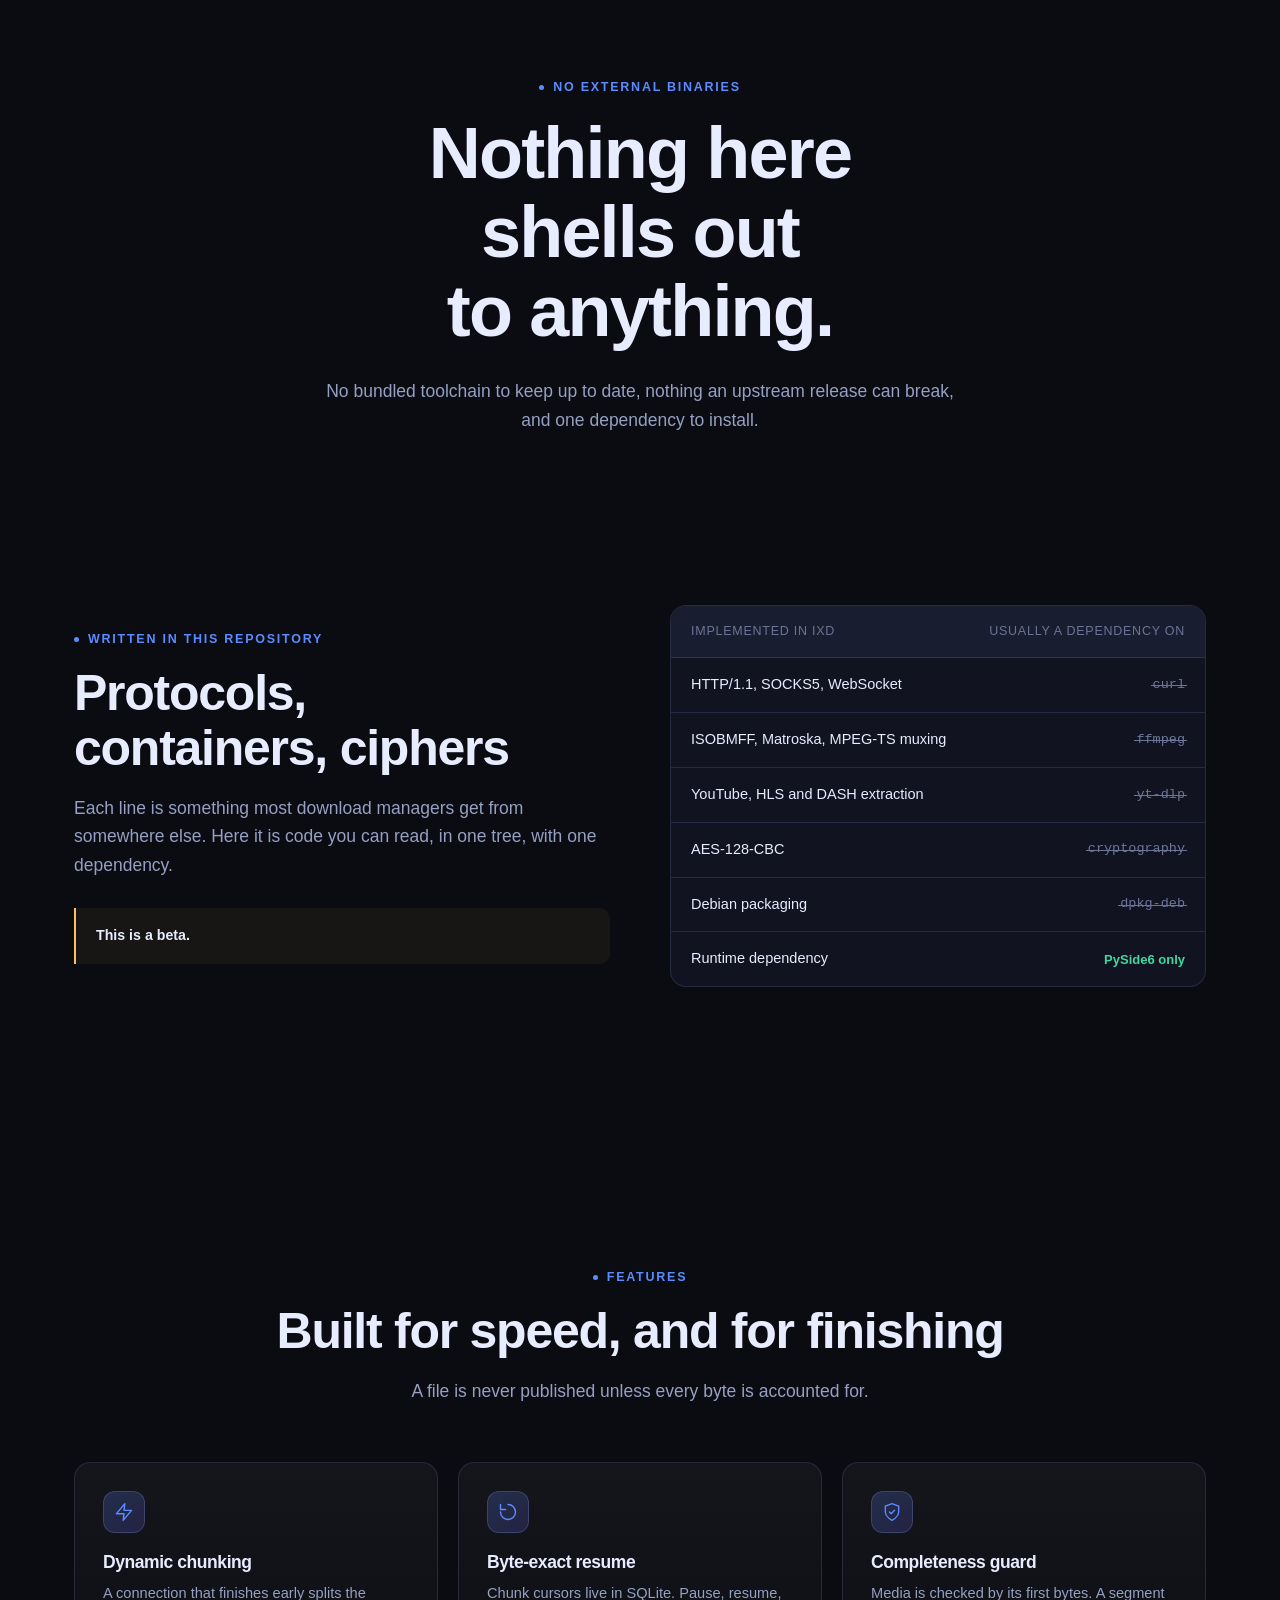
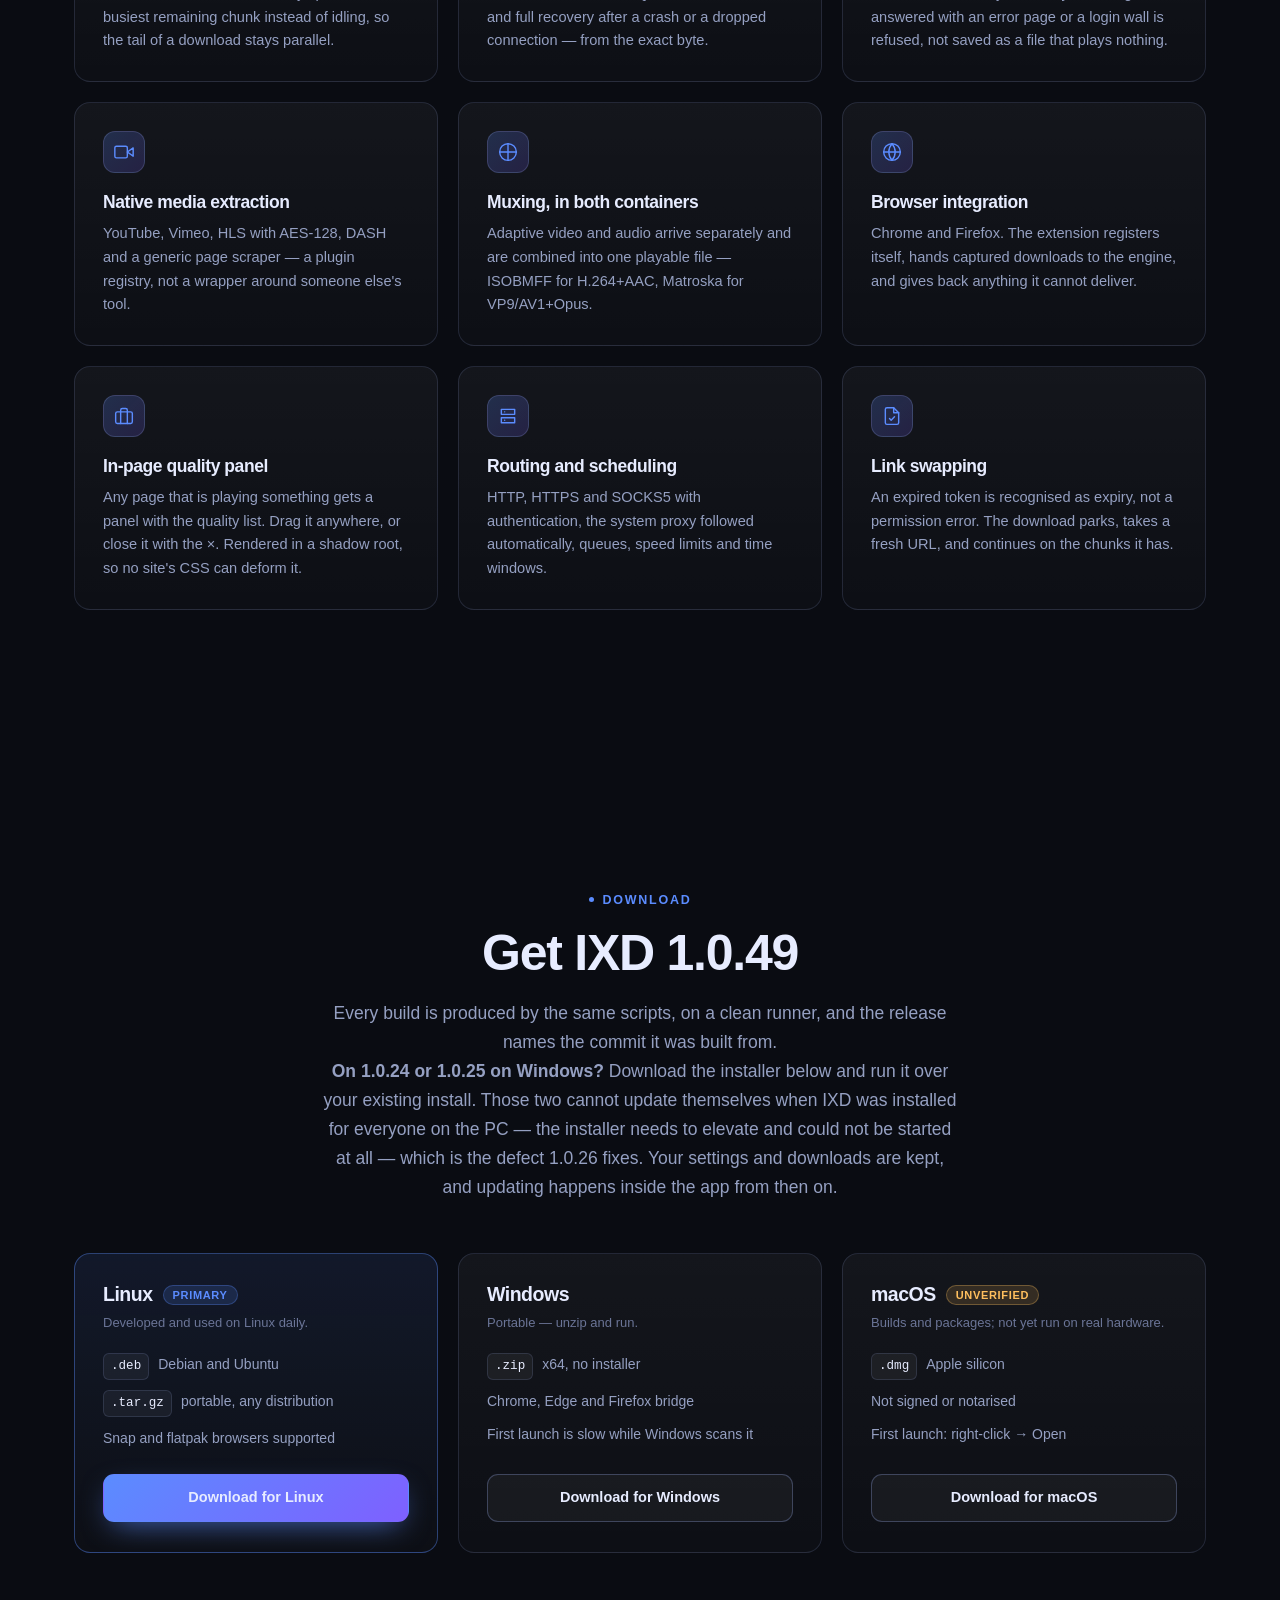
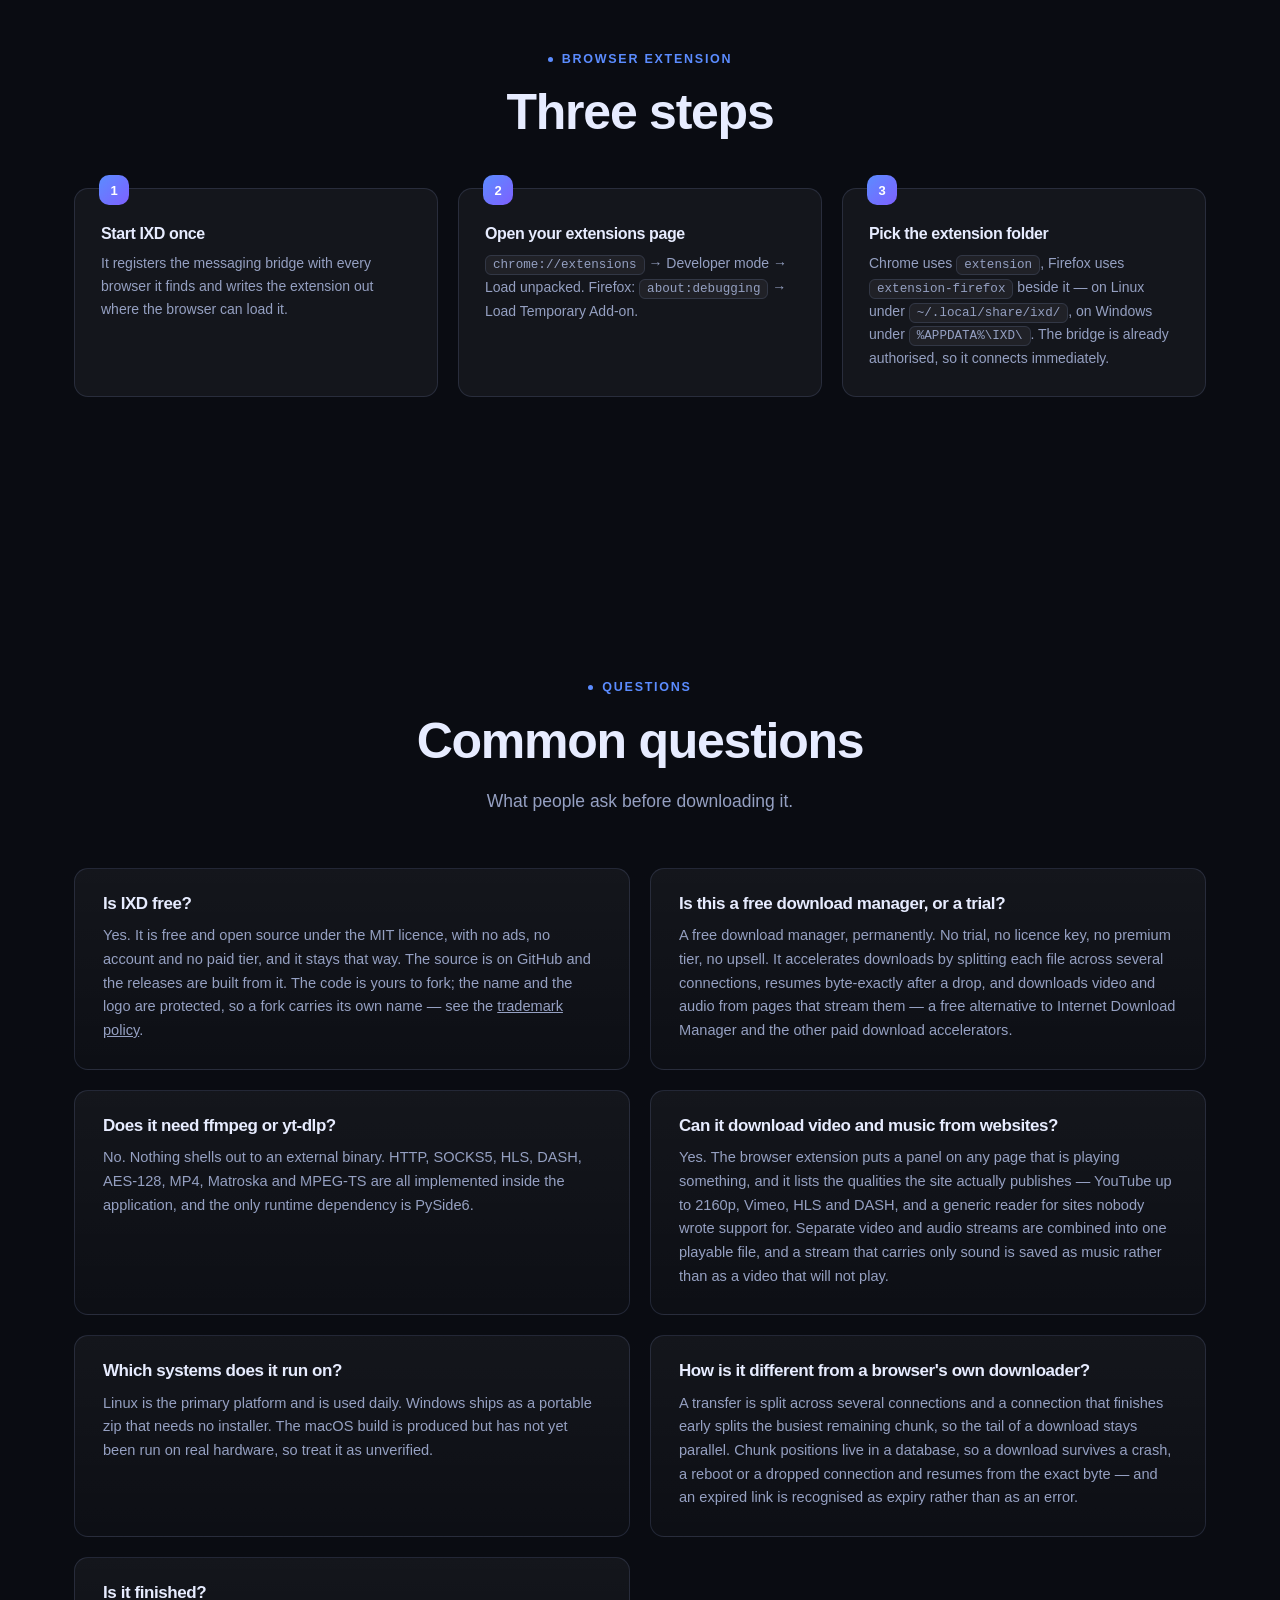
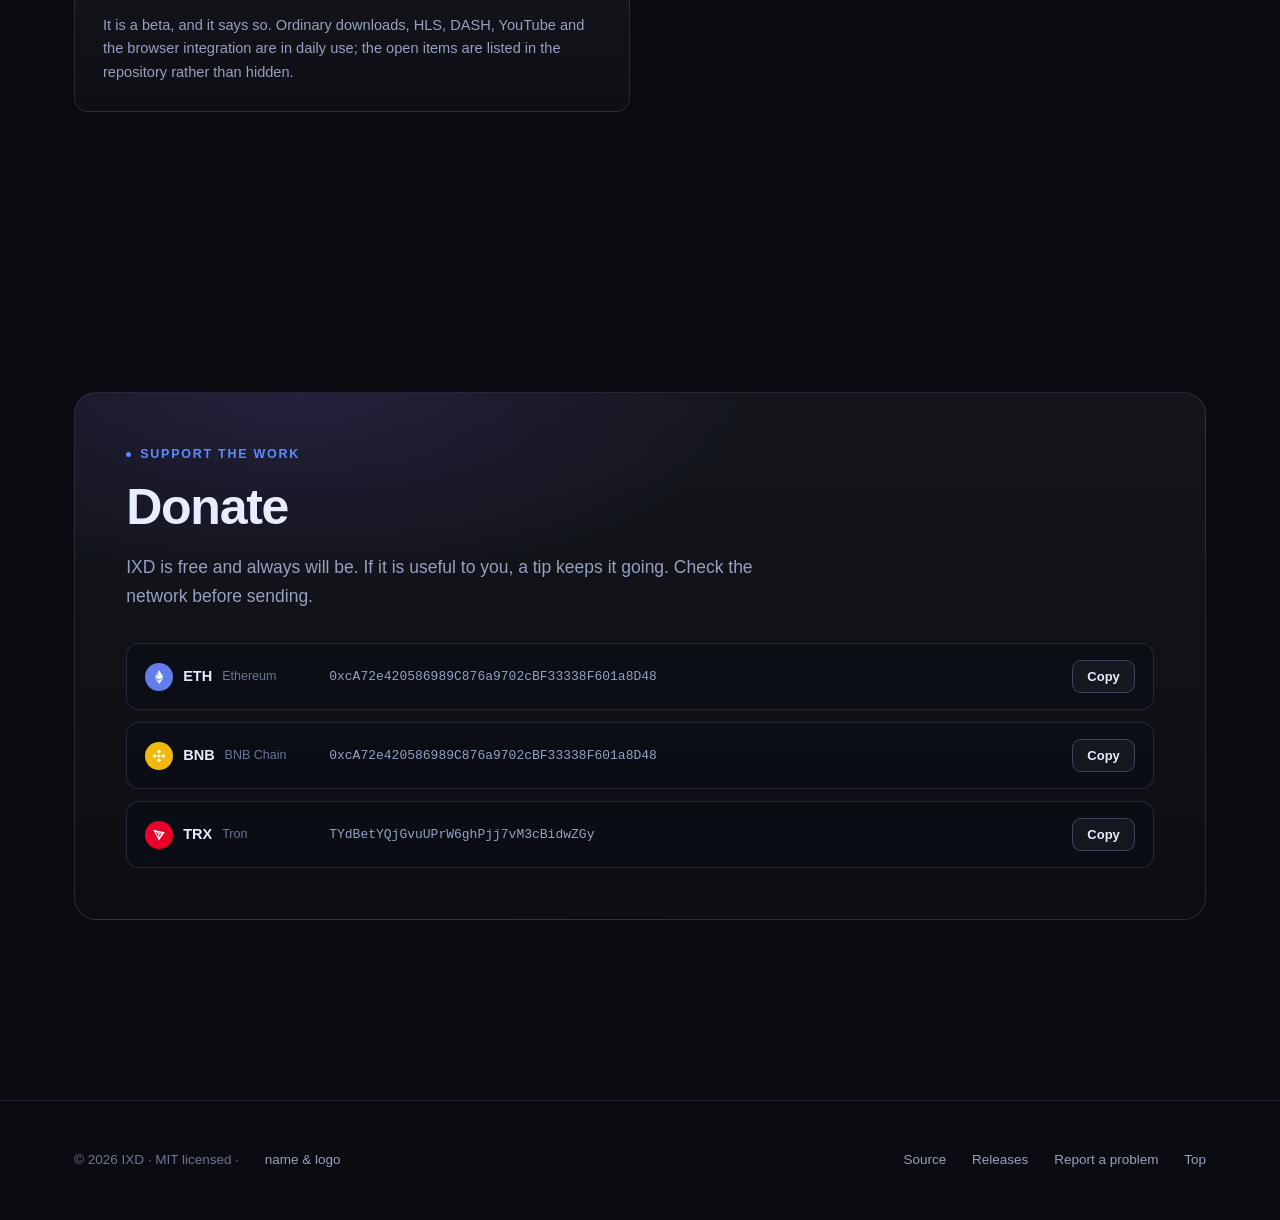
==== commit 26f9f662: "Release 1.0.49 — the segment trail stops shouting, and starts counting 1.0.48 began leaving a trail " ====
--- a/docs/index.html
+++ b/docs/index.html
@@ -47,7 +47,7 @@
       "applicationCategory": "UtilitiesApplication",
       "applicationSubCategory": "Download manager",
       "operatingSystem": "Linux, Windows 10/11, macOS",
-      "softwareVersion": "1.0.48",
+      "softwareVersion": "1.0.49",
       "url": "https://arminmacx.github.io/IXD/",
       "downloadUrl": "https://github.com/arminmacx/IXD/releases/latest",
       "installUrl": "https://github.com/arminmacx/IXD/releases/latest",
@@ -660,7 +660,7 @@
 <main>
 <div class="wrap">
   <div class="hero">
-    <a class="pill rise d1" href="https://github.com/arminmacx/IXD/releases/latest"><span class="dot"></span> <b>v1.0.48</b> · Linux · Windows · macOS</a>
+    <a class="pill rise d1" href="https://github.com/arminmacx/IXD/releases/latest"><span class="dot"></span> <b>v1.0.49</b> · Linux · Windows · macOS</a>
     <h1>
       <span class="line l1"><span>The free download manager</span></span>
       <span class="line l2"><span class="grad">that depends on nothing</span></span>
@@ -874,7 +874,7 @@
   <div class="wrap">
     <div class="center">
       <p class="eyebrow">Download</p>
-      <h2 id="download-h">Get IXD 1.0.48</h2>
+      <h2 id="download-h">Get IXD 1.0.49</h2>
       <p class="sub">Every build is produced by the same scripts, on a clean runner, and the release names the commit it was built from.</p>
       <p class="sub"><strong>On 1.0.24 or 1.0.25 on Windows?</strong> Download the installer below and run it over your existing install. Those two cannot update themselves when IXD was installed for everyone on the PC — the installer needs to elevate and could not be started at all — which is the defect 1.0.26 fixes. Your settings and downloads are kept, and updating happens inside the app from then on.</p>
     </div>
